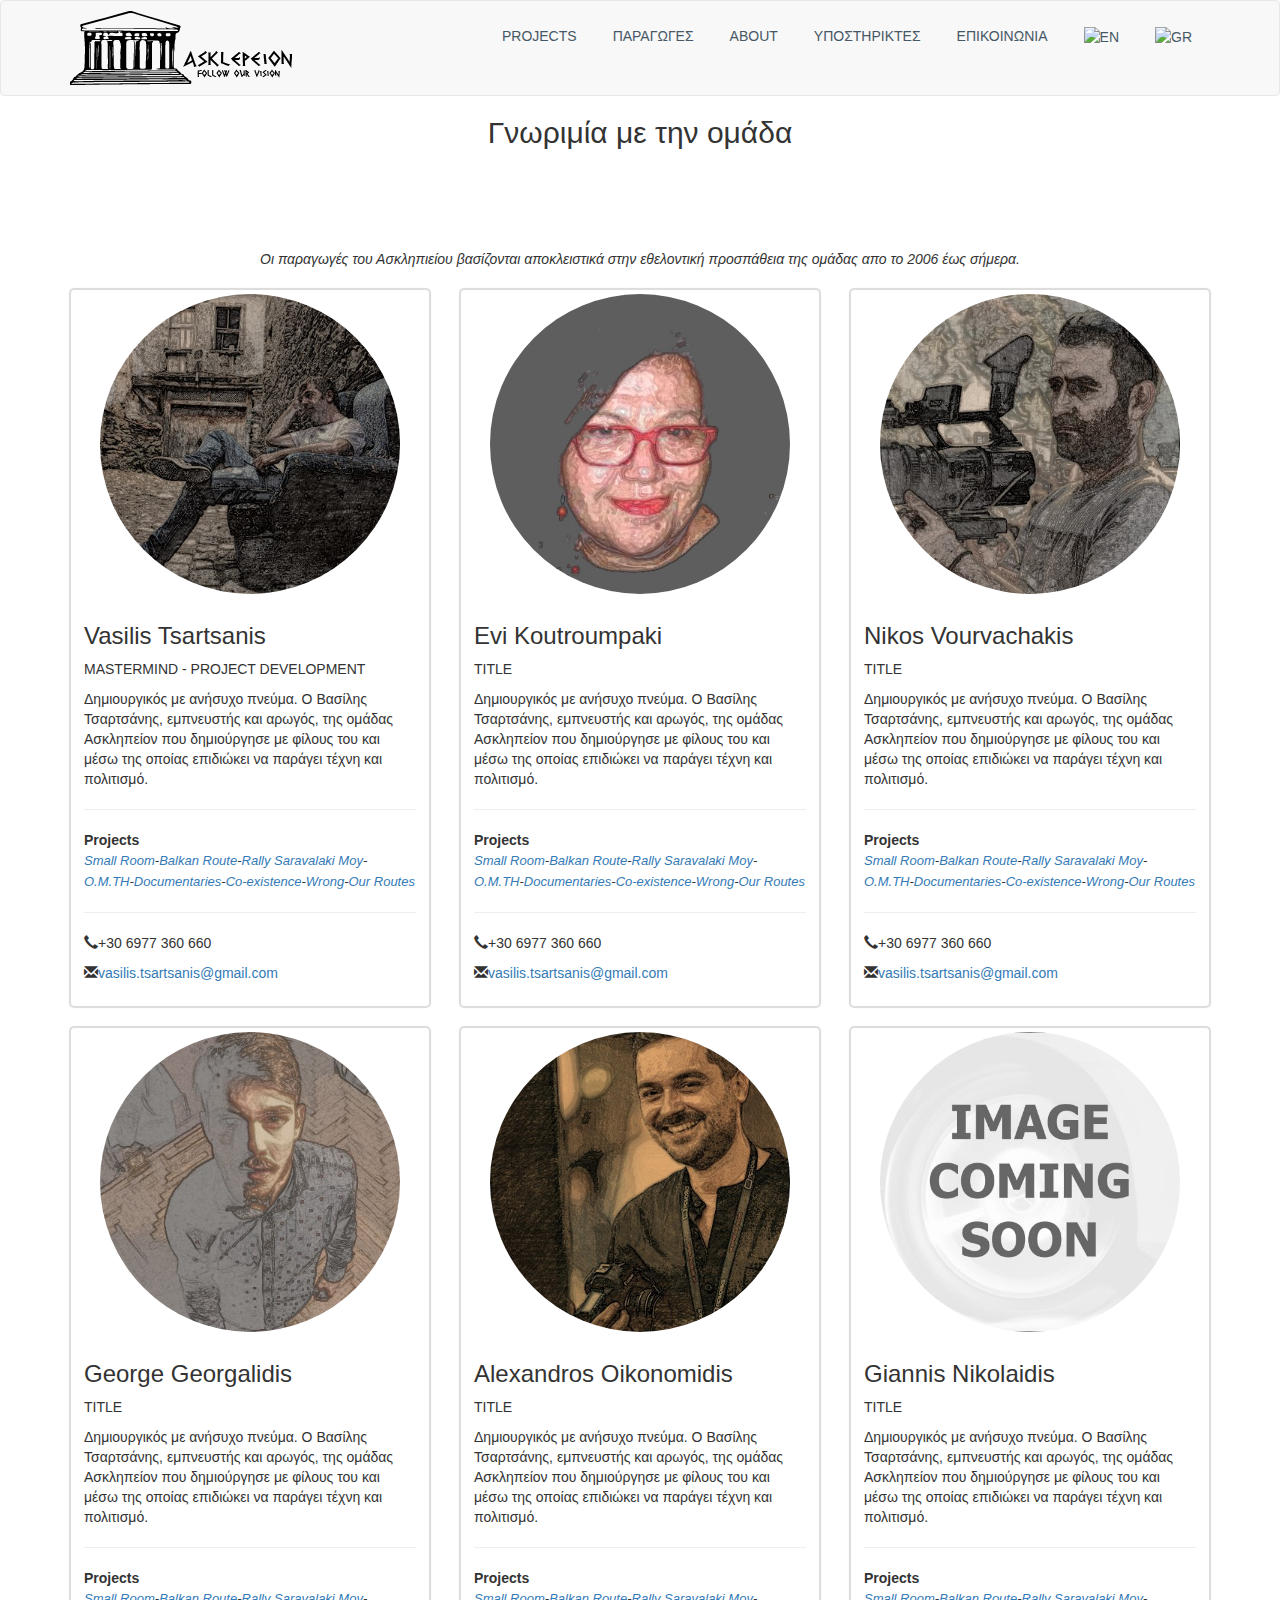
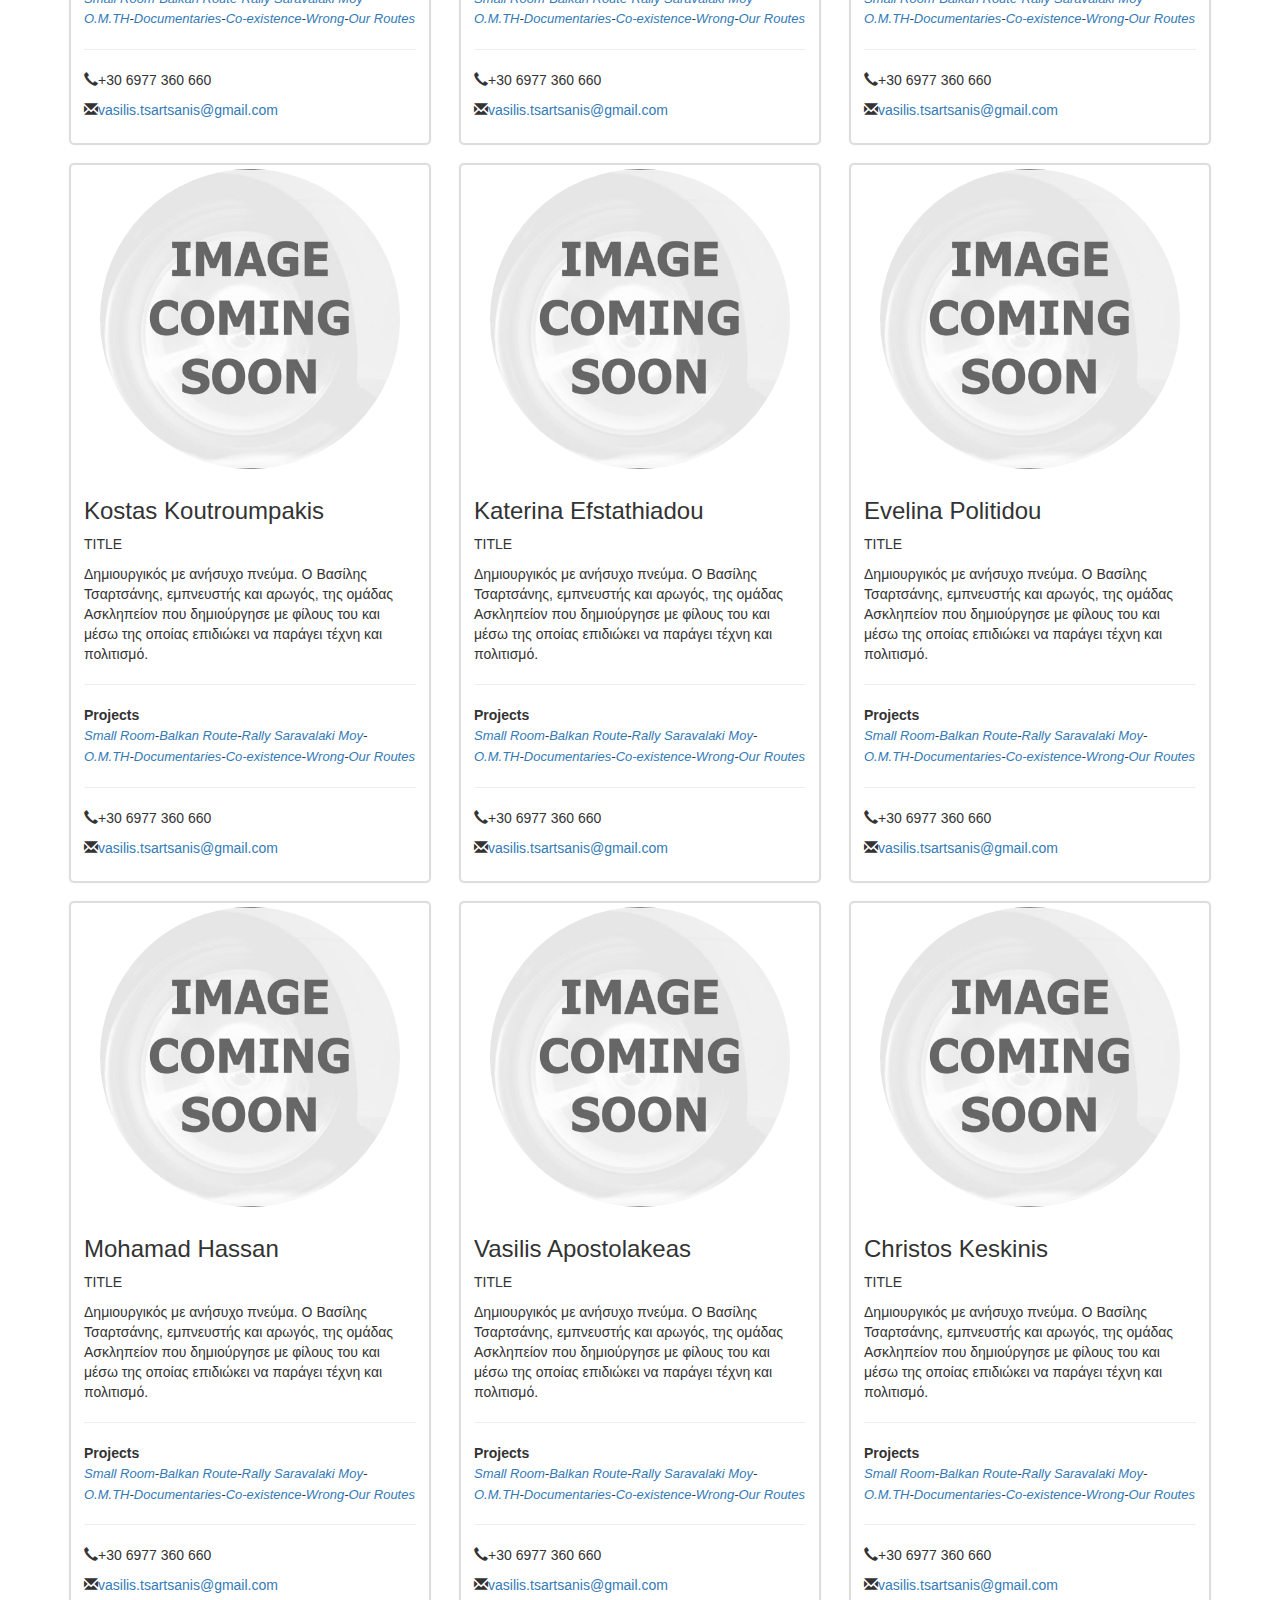
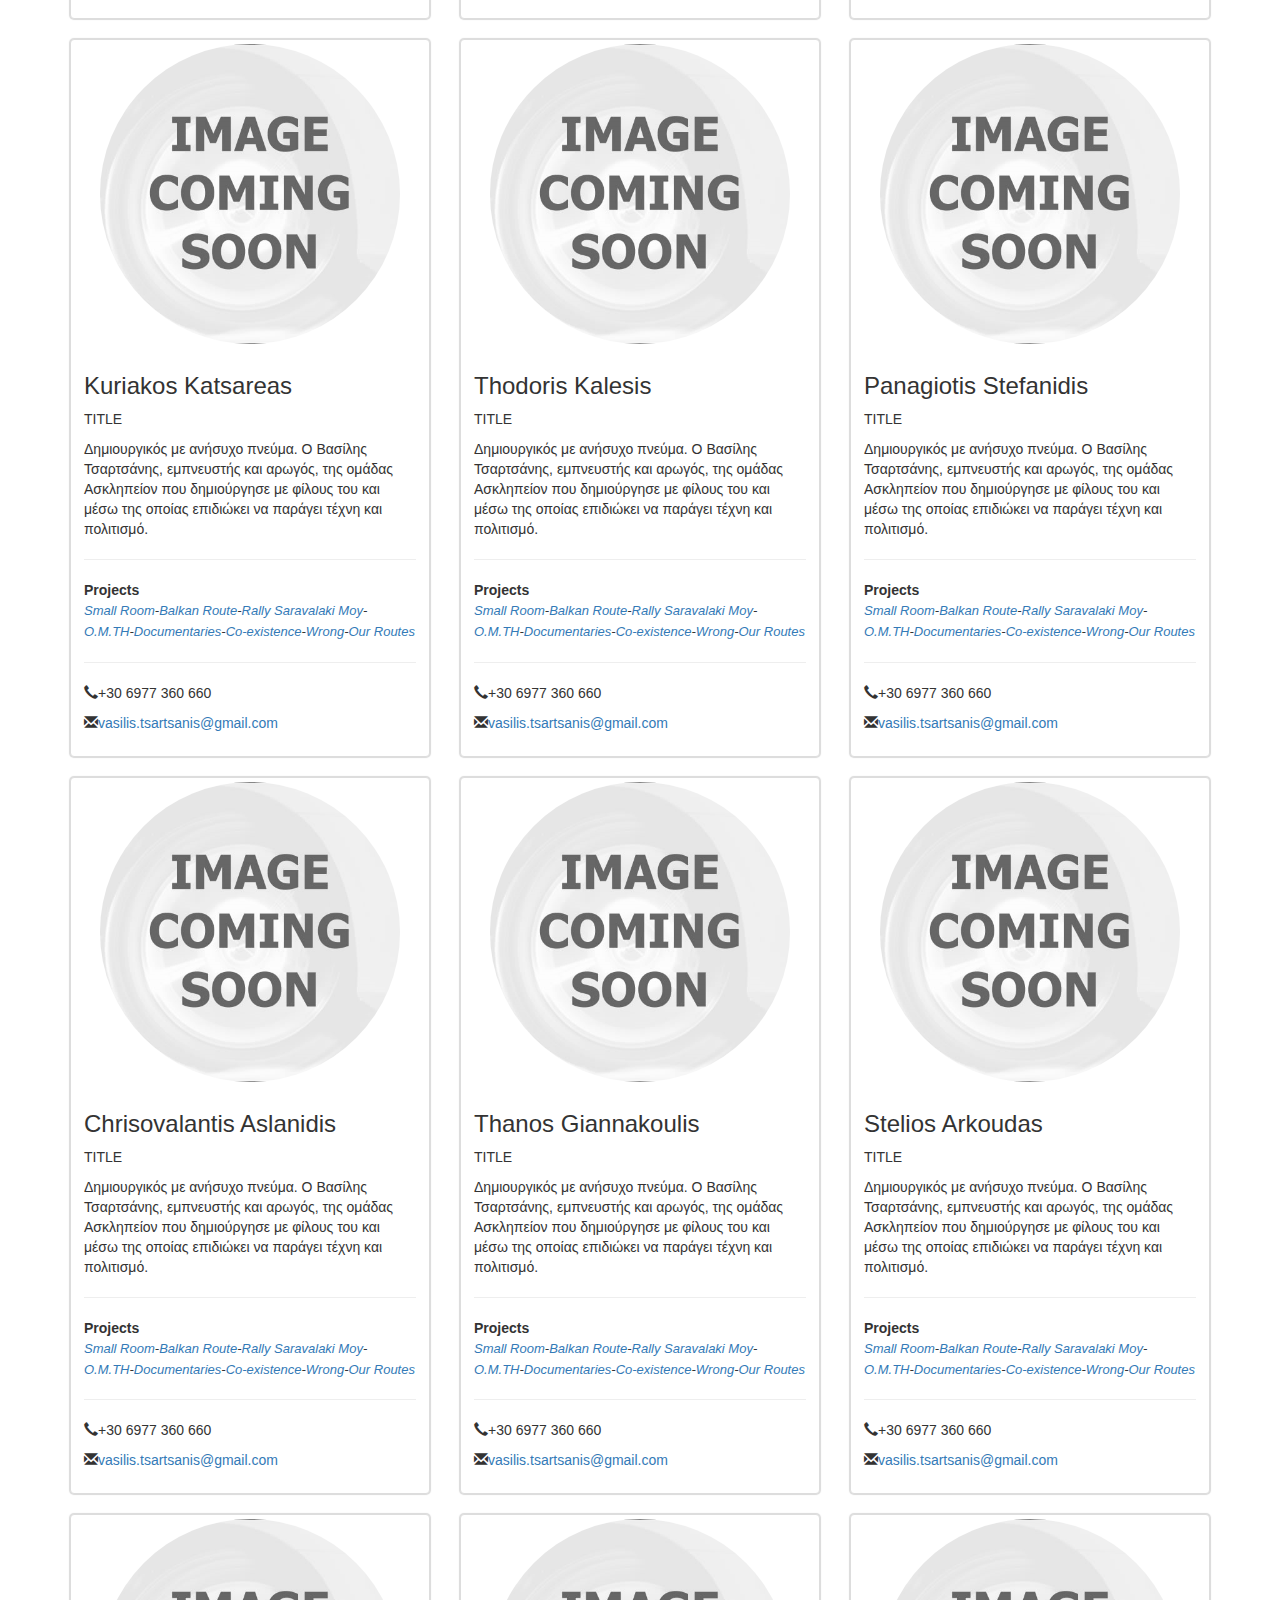
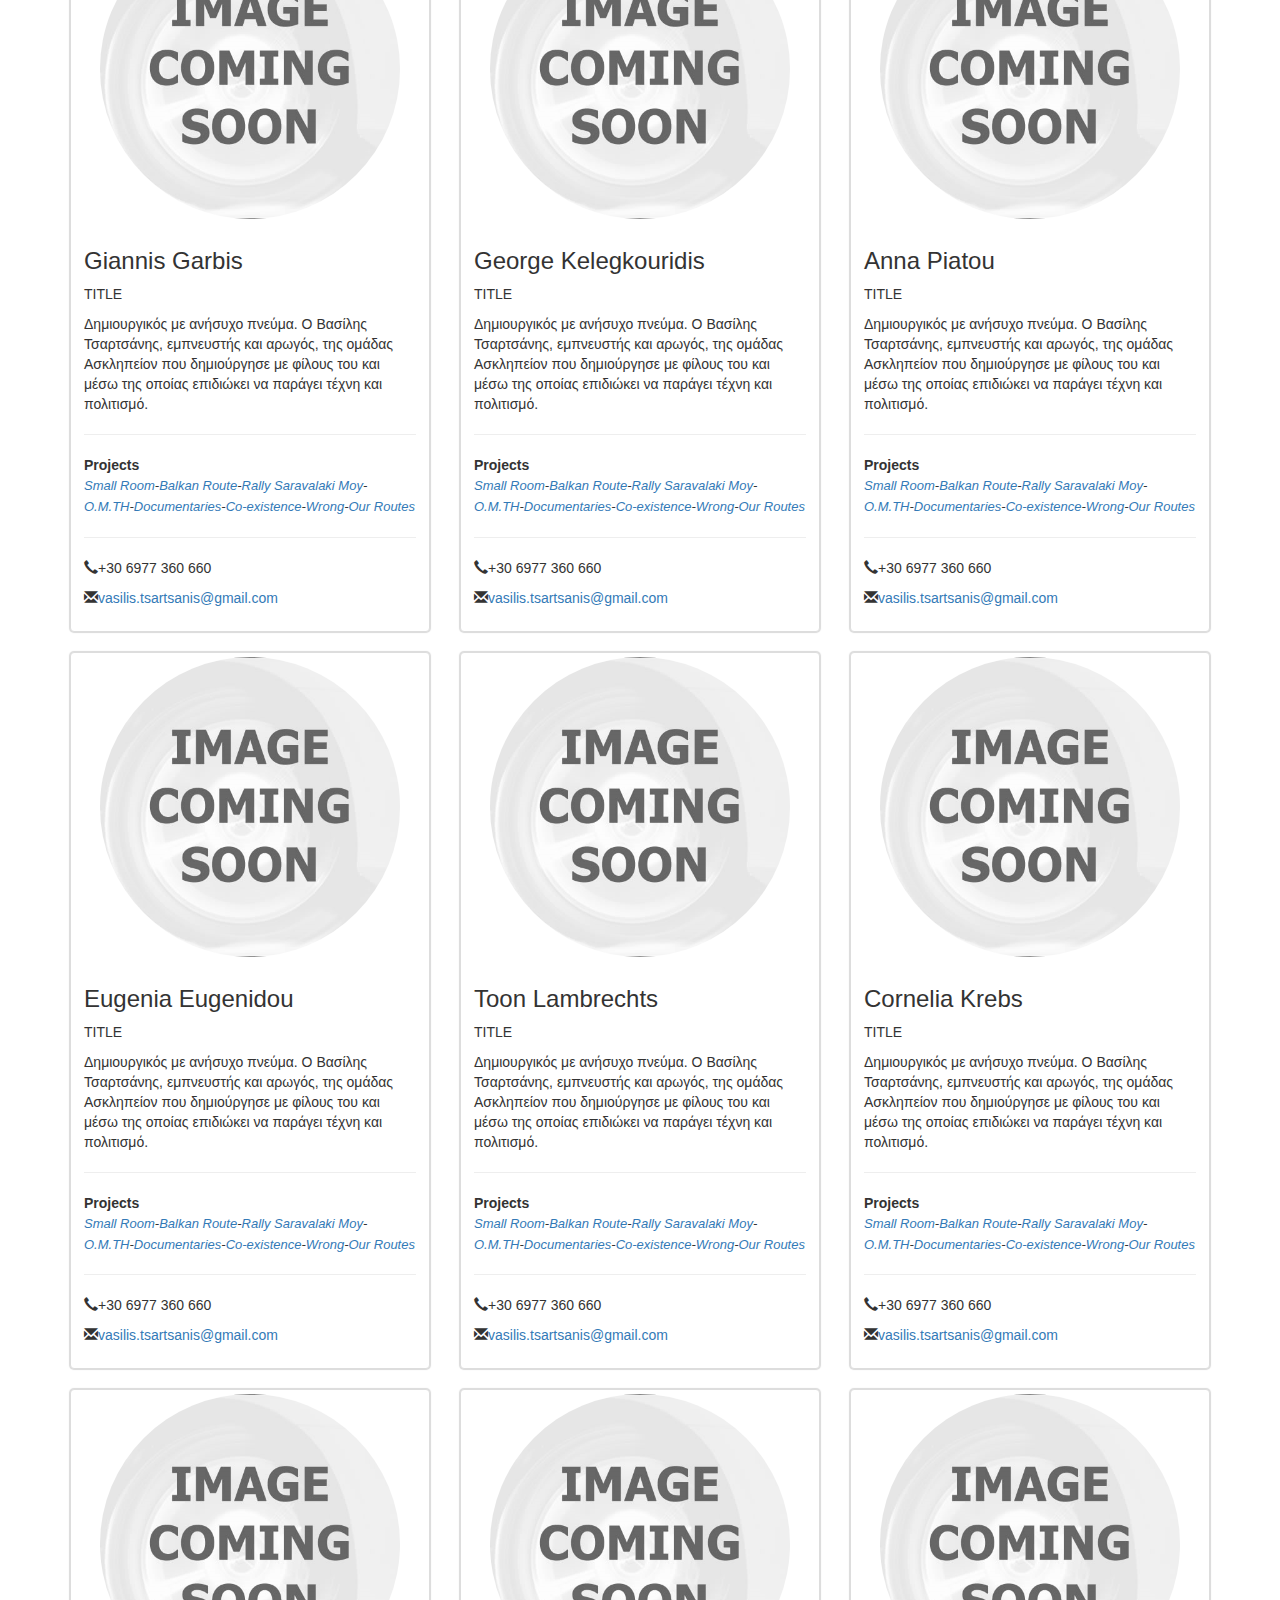
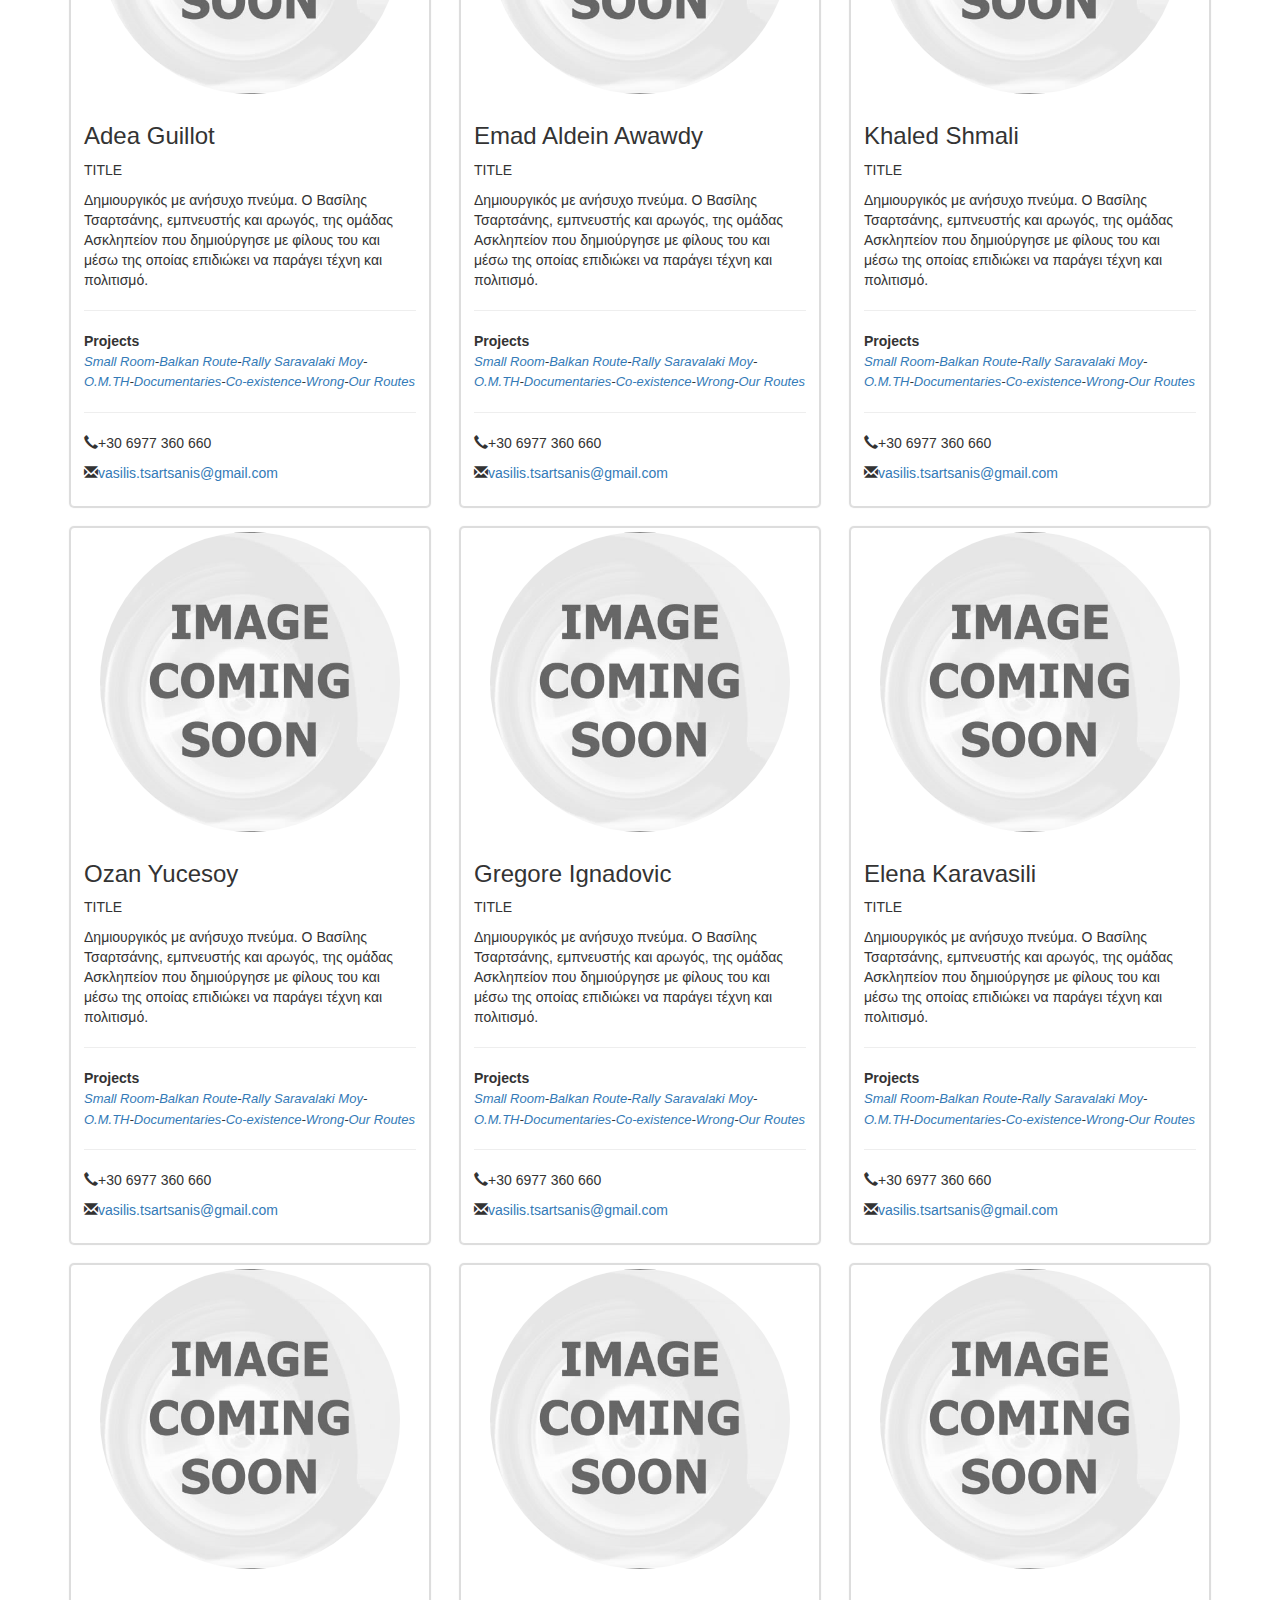
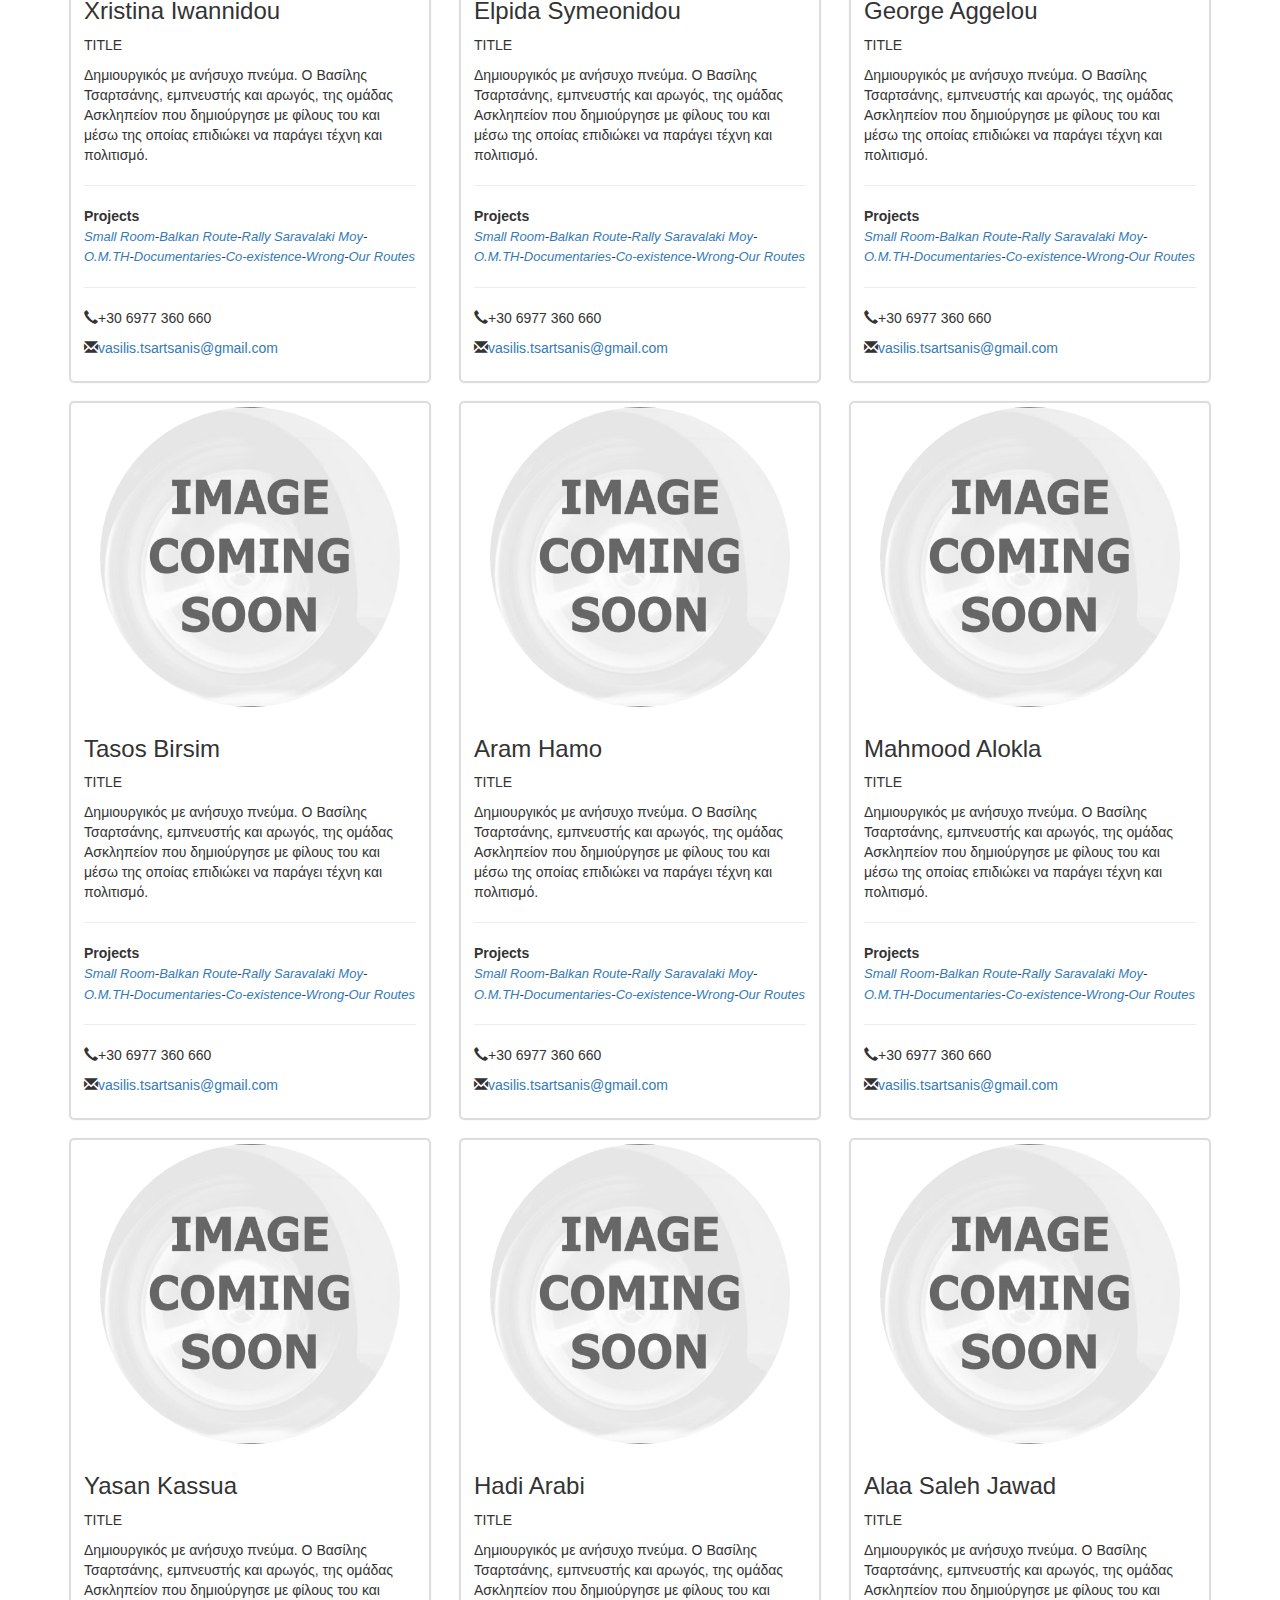
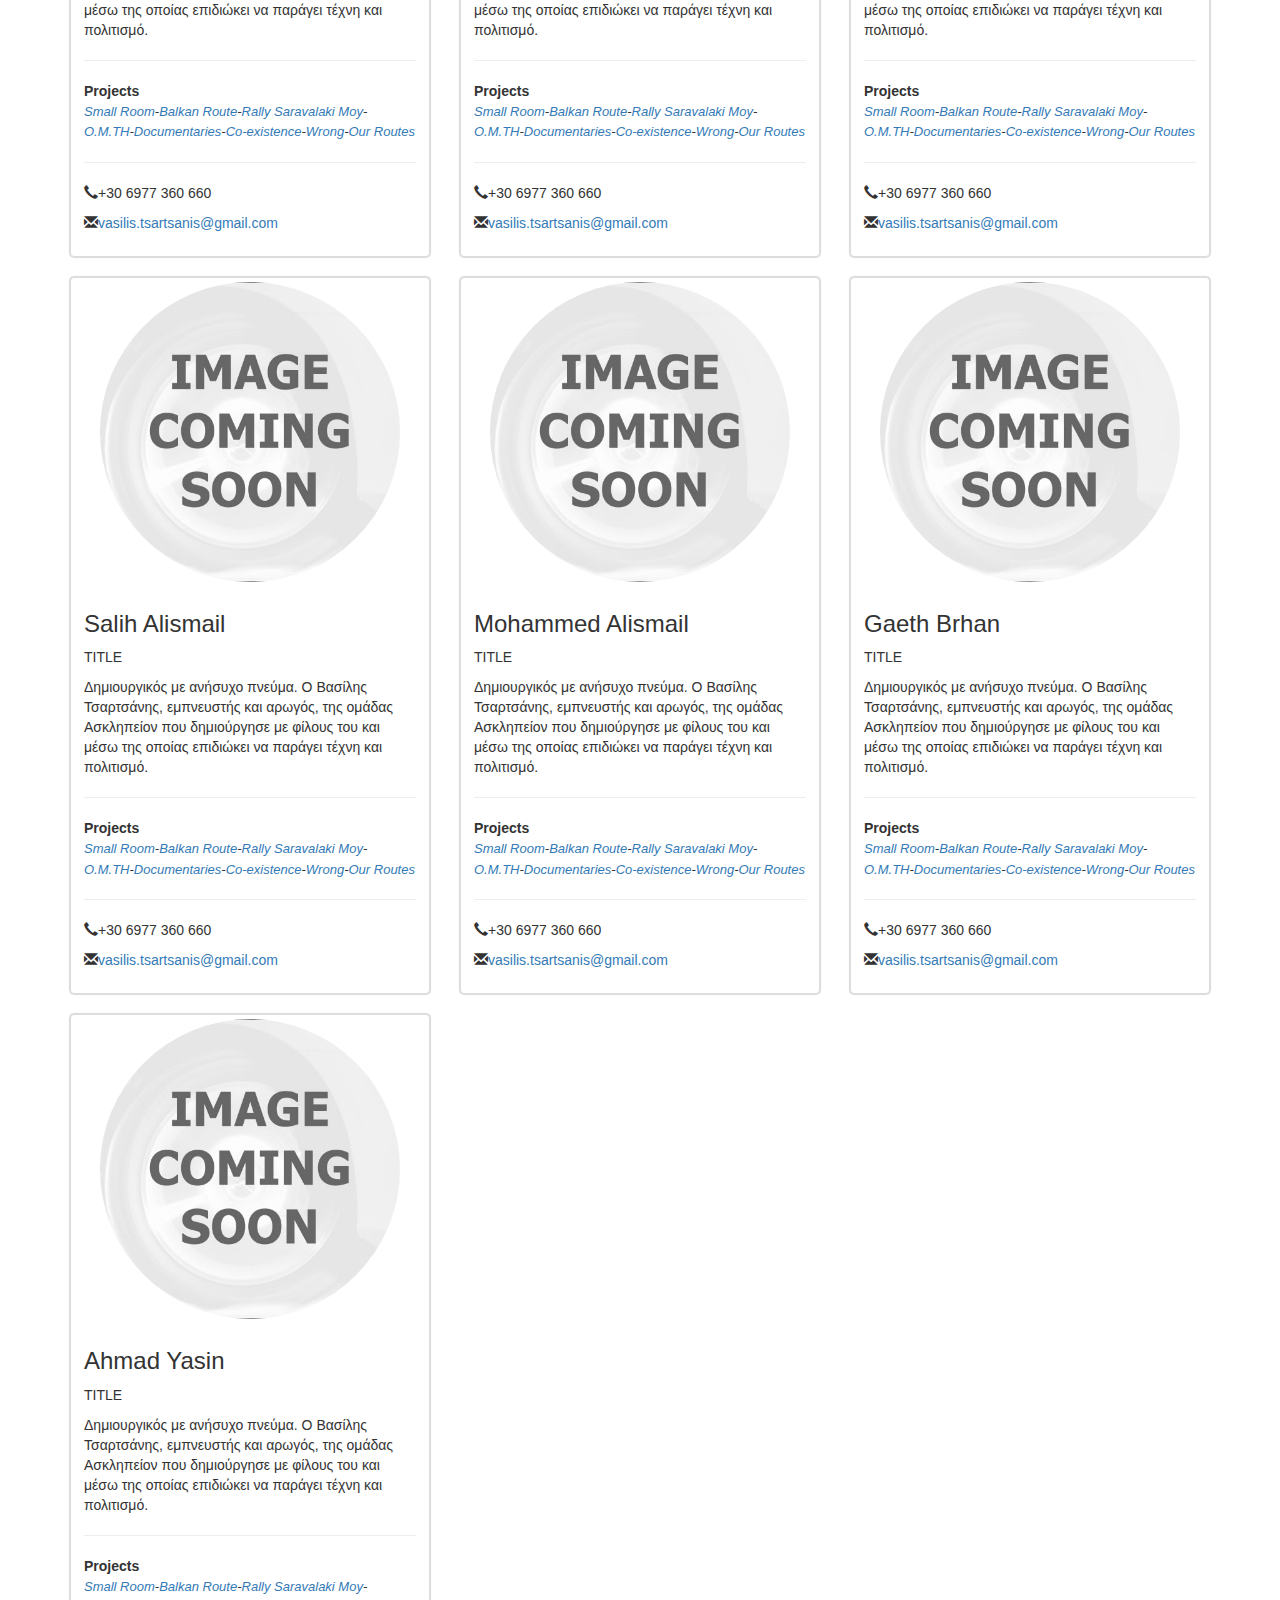
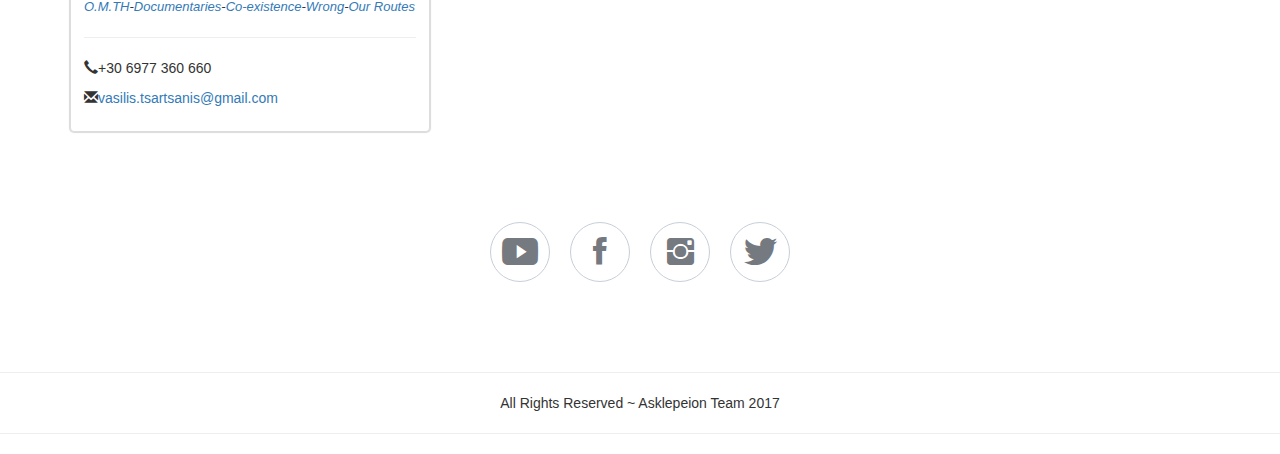
==== indexgr.html @ 18f8d871 "Add files via upload" ====
<!DOCTYPE html>
<html>

<head>
    <meta charset="utf-8">
    <meta name="viewport" content="width=device-width, initial-scale=1.0">
    <title>Asklepeion Team</title>
    <link rel="stylesheet" href="assets/fonts/ionicons.min.css">
    <link rel="stylesheet" href="assets/bootstrap/css/bootstrap.min.css">
	<!--Navigation control-->
    <link rel="stylesheet" href="assets/css/Navigation-Clean1.css">
	<!--Social-Icons feature-->
    <link rel="stylesheet" href="assets/css/Social-Icons.css">
	<!--feature control-->
    <link rel="stylesheet" href="assets/css/ourteam.css">
	<!--navbar settings-->
    <link rel="stylesheet" href="https://maxcdn.bootstrapcdn.com/bootstrap/3.3.7/css/bootstrap.min.css" integrity="sha384-BVYiiSIFeK1dGmJRAkycuHAHRg32OmUcww7on3RYdg4Va+PmSTsz/K68vbdEjh4u" crossorigin="anonymous">
    <!--feature icons-->
	<link rel="stylesheet" href="https://maxcdn.bootstrapcdn.com/font-awesome/4.7.0/css/font-awesome.min.css">
</head>

<body>
          <nav class="navbar navbar-default navigation-clean">
            <div class="container">
                <div class="navbar-header"><a href="http://www.asklepeion.gr/en"><img src="assets/img/logo.png" /></a>
                    <button class="navbar-toggle collapsed" data-toggle="collapse" data-target="#navcol-1"><span class="sr-only">Toggle navigation</span><span class="icon-bar"></span><span class="icon-bar"></span><span class="icon-bar"></span></button>
                </div>
                <div class="collapse navbar-collapse" id="navigator">
                    <ul class="nav navbar-nav navbar-right" >
						<li role="presentation"><a href="http://www.asklepeion.gr/en/category/projects/">PROJECTS</a></li>
                        <li role="presentation"><a href="http://www.asklepeion.gr/en/category/productions/">ΠΑΡΑΓΩΓΕΣ</a></li>
                        <li role="presentation"><a href="http://www.asklepeion.gr/en/about-2/">ABOUT</a></li>
                        <li role="presentation"><a href="http://www.asklepeion.gr/en/supporters/">ΥΠΟΣΤΗΡΙΚΤΕΣ</a></li>
                        <li role="presentation"><a href="http://www.asklepeion.gr/en/contact/">ΕΠΙΚΟΙΝΩΝΙΑ</a></li>
						<li style="display: inline;"><a href="index.html"><img border="0" alt="EN" src="assets/img/en.png" width="16" height="16"></a></li>
						<li style="display: inline;"><a href="indexgr.html"><img border="0" alt="GR" src="assets/img/gr.png" width="16" height="16"></a></li>
                    </ul>
                </div>
            </div>
          </nav>
		<div style="text-align:center;margin-bottom:20px;">
            <h2 class="heading-title"> Γνωριμία με την ομάδα</h2>
			<em>Οι παραγωγές του Ασκληπιείου βασίζονται αποκλειστικά στην εθελοντική προσπάθεια της ομάδας απο το 2006 έως σήμερα.</em>
		</div>
    <div>
        <div class="container">

          <!--Field 1-->
            <div class="row">
                      <div class="col-md-4 col-sm-6">
                            <div class="thumbnail our-team"><img class="img-circle img-responsive" height="300" width="300" src="assets/img/vas.jpg">
                              <ul class="social">
                                <li><a href="#"><i class="fa fa-facebook"></i></a></li>
                                <li><a href="#"><i class="fa fa-twitter"></i></a></li>
                                <li><a href="#"><i class="fa fa-google-plus"></i></a></li>
                                <li><a href="#"><i class="fa fa-linkedin"></i></a></li>
                            </ul>
                                <div class="caption" style="text-align:left;">
                                  <!--Name-->
                                    <h3>Vasilis Tsartsanis</h3>
                                  <!--Title-->
                                    <p class="text-uppercase">Mastermind - Project Development</p>
                                    <p>Δημιουργικός με ανήσυχο πνεύμα. Ο Βασίλης Τσαρτσάνης, εμπνευστής και αρωγός, της ομάδας Ασκληπείον που δημιούργησε με φίλους του και μέσω της οποίας επιδιώκει να παράγει τέχνη και πολιτισμό.</p>
                                    <hr>
                                    <p><b>Projects</b><br><em style="font-size: 13px;"><a href="http://www.asklepeion.gr/en/small-room-project/" target="_blank">Small Room</a>-<a href="http://www.asklepeion.gr/en/balkans/" target="_blank">Balkan Route</a>-<a href="http://www.asklepeion.gr/en/rally-saravalaki-moy/" target="_blank">Rally Saravalaki Moy</a>-<br><a href="http://www.asklepeion.gr/en/o-m-th/" target="_blank">O.M.TH</a>-<a href="http://www.asklepeion.gr/en/documentaries-films/" target="_blank">Documentaries</a>-<a href="http://www.asklepeion.gr/en/co-existence/" target="_blank">Co-existence</a>-<a href="http://www.asklepeion.gr/en/wrong-vibrations/" target="_blank">Wrong</a>-<a href="http://www.asklepeion.gr/en/our-routes/" target="_blank">Our Routes</a></em>
                                    </p>
                                    <hr>
                                    <p><i class="glyphicon glyphicon-earphone"></i>+30 6977 360 660</p>
                                    <p><i class="glyphicon glyphicon-envelope"></i><a href="mailto:vasilis.tsartsanis@gmail.com">vasilis.tsartsanis@gmail.com </a></p>
                                </div>
                            </div>
                      </div>

                      <!--Field 2-->
                      <div class="col-md-4 col-sm-6">
                            <div class="thumbnail our-team"><img class="img-circle img-responsive" height="300" width="300" src="assets/img/evi.jpg">
                              <ul class="social">
                                <li><a href="#"><i class="fa fa-facebook"></i></a></li>
                                <li><a href="#"><i class="fa fa-twitter"></i></a></li>
                                <li><a href="#"><i class="fa fa-google-plus"></i></a></li>
                                <li><a href="#"><i class="fa fa-linkedin"></i></a></li>
                            </ul>
                                <div class="caption" style="text-align:left;">
                                  <!--Name-->
                                    <h3>Evi Koutroumpaki</h3>
                                  <!--Title-->
                                    <p class="text-uppercase">Title</p>
                                    <p>Δημιουργικός με ανήσυχο πνεύμα. Ο Βασίλης Τσαρτσάνης, εμπνευστής και αρωγός, της ομάδας Ασκληπείον που δημιούργησε με φίλους του και μέσω της οποίας επιδιώκει να παράγει τέχνη και πολιτισμό.</p>
                                    <hr>
                                    <p><b>Projects</b><br><em style="font-size: 13px;"><a href="http://www.asklepeion.gr/en/small-room-project/" target="_blank">Small Room</a>-<a href="http://www.asklepeion.gr/en/balkans/" target="_blank">Balkan Route</a>-<a href="http://www.asklepeion.gr/en/rally-saravalaki-moy/" target="_blank">Rally Saravalaki Moy</a>-<br><a href="http://www.asklepeion.gr/en/o-m-th/" target="_blank">O.M.TH</a>-<a href="http://www.asklepeion.gr/en/documentaries-films/" target="_blank">Documentaries</a>-<a href="http://www.asklepeion.gr/en/co-existence/" target="_blank">Co-existence</a>-<a href="http://www.asklepeion.gr/en/wrong-vibrations/" target="_blank">Wrong</a>-<a href="http://www.asklepeion.gr/en/our-routes/" target="_blank">Our Routes</a></em>
                                    </p>
                                    <hr>
                                    <p><i class="glyphicon glyphicon-earphone"></i>+30 6977 360 660</p>
                                    <p><i class="glyphicon glyphicon-envelope"></i><a href="mailto:vasilis.tsartsanis@gmail.com">vasilis.tsartsanis@gmail.com </a></p>
                                </div>
                            </div>
                      </div>

                      <div class="col-md-4 col-sm-6">
                            <div class="thumbnail our-team"><img class="img-circle img-responsive" height="300" width="300" src="assets/img/nik.jpg">
                              <ul class="social">
                                <li><a href="#"><i class="fa fa-facebook"></i></a></li>
                                <li><a href="#"><i class="fa fa-twitter"></i></a></li>
                                <li><a href="#"><i class="fa fa-google-plus"></i></a></li>
                                <li><a href="#"><i class="fa fa-linkedin"></i></a></li>
                            </ul>
                                <div class="caption" style="text-align:left;">
                                  <!--Name-->
                                    <h3>Nikos Vourvachakis</h3>
                                  <!--Title-->
                                    <p class="text-uppercase">Title</p>
                                    <p>Δημιουργικός με ανήσυχο πνεύμα. Ο Βασίλης Τσαρτσάνης, εμπνευστής και αρωγός, της ομάδας Ασκληπείον που δημιούργησε με φίλους του και μέσω της οποίας επιδιώκει να παράγει τέχνη και πολιτισμό.</p>
                                    <hr>
                                    <p><b>Projects</b><br><em style="font-size: 13px;"><a href="http://www.asklepeion.gr/en/small-room-project/" target="_blank">Small Room</a>-<a href="http://www.asklepeion.gr/en/balkans/" target="_blank">Balkan Route</a>-<a href="http://www.asklepeion.gr/en/rally-saravalaki-moy/" target="_blank">Rally Saravalaki Moy</a>-<br><a href="http://www.asklepeion.gr/en/o-m-th/" target="_blank">O.M.TH</a>-<a href="http://www.asklepeion.gr/en/documentaries-films/" target="_blank">Documentaries</a>-<a href="http://www.asklepeion.gr/en/co-existence/" target="_blank">Co-existence</a>-<a href="http://www.asklepeion.gr/en/wrong-vibrations/" target="_blank">Wrong</a>-<a href="http://www.asklepeion.gr/en/our-routes/" target="_blank">Our Routes</a></em>
                                    </p>
                                    <hr>
                                    <p><i class="glyphicon glyphicon-earphone"></i>+30 6977 360 660</p>
                                    <p><i class="glyphicon glyphicon-envelope"></i><a href="mailto:vasilis.tsartsanis@gmail.com">vasilis.tsartsanis@gmail.com </a></p>
                                </div>
                            </div>
                      </div>

                      <div class="col-md-4 col-sm-6">
                            <div class="thumbnail our-team"><img class="img-circle img-responsive" height="300" width="300" src="assets/img/geo.jpg">
                              <ul class="social">
                                <li><a href="#"><i class="fa fa-facebook"></i></a></li>
                                <li><a href="#"><i class="fa fa-twitter"></i></a></li>
                                <li><a href="#"><i class="fa fa-google-plus"></i></a></li>
                                <li><a href="#"><i class="fa fa-linkedin"></i></a></li>
                            </ul>
                                <div class="caption" style="text-align:left;">
                                  <!--Name-->
                                    <h3>George Georgalidis</h3>
                                  <!--Title-->
                                    <p class="text-uppercase">Title</p>
                                    <p>Δημιουργικός με ανήσυχο πνεύμα. Ο Βασίλης Τσαρτσάνης, εμπνευστής και αρωγός, της ομάδας Ασκληπείον που δημιούργησε με φίλους του και μέσω της οποίας επιδιώκει να παράγει τέχνη και πολιτισμό.</p>
                                    <hr>
                                    <p><b>Projects</b><br><em style="font-size: 13px;"><a href="http://www.asklepeion.gr/en/small-room-project/" target="_blank">Small Room</a>-<a href="http://www.asklepeion.gr/en/balkans/" target="_blank">Balkan Route</a>-<a href="http://www.asklepeion.gr/en/rally-saravalaki-moy/" target="_blank">Rally Saravalaki Moy</a>-<br><a href="http://www.asklepeion.gr/en/o-m-th/" target="_blank">O.M.TH</a>-<a href="http://www.asklepeion.gr/en/documentaries-films/" target="_blank">Documentaries</a>-<a href="http://www.asklepeion.gr/en/co-existence/" target="_blank">Co-existence</a>-<a href="http://www.asklepeion.gr/en/wrong-vibrations/" target="_blank">Wrong</a>-<a href="http://www.asklepeion.gr/en/our-routes/" target="_blank">Our Routes</a></em>
                                    </p>
                                    <hr>
                                    <p><i class="glyphicon glyphicon-earphone"></i>+30 6977 360 660</p>
                                    <p><i class="glyphicon glyphicon-envelope"></i><a href="mailto:vasilis.tsartsanis@gmail.com">vasilis.tsartsanis@gmail.com </a></p>
                                </div>
                            </div>
                      </div>

                      <div class="col-md-4 col-sm-6">
                            <div class="thumbnail our-team"><img class="img-circle img-responsive" height="300" width="300" src="assets/img/alex.jpg">
                              <ul class="social">
                                <li><a href="#"><i class="fa fa-facebook"></i></a></li>
                                <li><a href="#"><i class="fa fa-twitter"></i></a></li>
                                <li><a href="#"><i class="fa fa-google-plus"></i></a></li>
                                <li><a href="#"><i class="fa fa-linkedin"></i></a></li>
                            </ul>
                                <div class="caption" style="text-align:left;">
                                  <!--Name-->
                                    <h3>Alexandros Oikonomidis</h3>
                                  <!--Title-->
                                    <p class="text-uppercase">Title</p>
                                    <p>Δημιουργικός με ανήσυχο πνεύμα. Ο Βασίλης Τσαρτσάνης, εμπνευστής και αρωγός, της ομάδας Ασκληπείον που δημιούργησε με φίλους του και μέσω της οποίας επιδιώκει να παράγει τέχνη και πολιτισμό.</p>
                                    <hr>
                                    <p><b>Projects</b><br><em style="font-size: 13px;"><a href="http://www.asklepeion.gr/en/small-room-project/" target="_blank">Small Room</a>-<a href="http://www.asklepeion.gr/en/balkans/" target="_blank">Balkan Route</a>-<a href="http://www.asklepeion.gr/en/rally-saravalaki-moy/" target="_blank">Rally Saravalaki Moy</a>-<br><a href="http://www.asklepeion.gr/en/o-m-th/" target="_blank">O.M.TH</a>-<a href="http://www.asklepeion.gr/en/documentaries-films/" target="_blank">Documentaries</a>-<a href="http://www.asklepeion.gr/en/co-existence/" target="_blank">Co-existence</a>-<a href="http://www.asklepeion.gr/en/wrong-vibrations/" target="_blank">Wrong</a>-<a href="http://www.asklepeion.gr/en/our-routes/" target="_blank">Our Routes</a></em>
                                    </p>
                                    <hr>
                                    <p><i class="glyphicon glyphicon-earphone"></i>+30 6977 360 660</p>
                                    <p><i class="glyphicon glyphicon-envelope"></i><a href="mailto:vasilis.tsartsanis@gmail.com">vasilis.tsartsanis@gmail.com </a></p>
                                </div>
                            </div>
                      </div>

                      <div class="col-md-4 col-sm-6">
                            <div class="thumbnail our-team"><img class="img-circle img-responsive" height="300" width="300" src="assets/img/na.jpg">
                              <ul class="social">
                                <li><a href="#"><i class="fa fa-facebook"></i></a></li>
                                <li><a href="#"><i class="fa fa-twitter"></i></a></li>
                                <li><a href="#"><i class="fa fa-google-plus"></i></a></li>
                                <li><a href="#"><i class="fa fa-linkedin"></i></a></li>
                            </ul>
                                <div class="caption" style="text-align:left;">
                                  <!--Name-->
                                    <h3>Giannis Nikolaidis</h3>
                                  <!--Title-->
                                    <p class="text-uppercase">Title</p>
                                    <p>Δημιουργικός με ανήσυχο πνεύμα. Ο Βασίλης Τσαρτσάνης, εμπνευστής και αρωγός, της ομάδας Ασκληπείον που δημιούργησε με φίλους του και μέσω της οποίας επιδιώκει να παράγει τέχνη και πολιτισμό.</p>
                                    <hr>
                                    <p><b>Projects</b><br><em style="font-size: 13px;"><a href="http://www.asklepeion.gr/en/small-room-project/" target="_blank">Small Room</a>-<a href="http://www.asklepeion.gr/en/balkans/" target="_blank">Balkan Route</a>-<a href="http://www.asklepeion.gr/en/rally-saravalaki-moy/" target="_blank">Rally Saravalaki Moy</a>-<br><a href="http://www.asklepeion.gr/en/o-m-th/" target="_blank">O.M.TH</a>-<a href="http://www.asklepeion.gr/en/documentaries-films/" target="_blank">Documentaries</a>-<a href="http://www.asklepeion.gr/en/co-existence/" target="_blank">Co-existence</a>-<a href="http://www.asklepeion.gr/en/wrong-vibrations/" target="_blank">Wrong</a>-<a href="http://www.asklepeion.gr/en/our-routes/" target="_blank">Our Routes</a></em>
                                    </p>
                                    <hr>
                                    <p><i class="glyphicon glyphicon-earphone"></i>+30 6977 360 660</p>
                                    <p><i class="glyphicon glyphicon-envelope"></i><a href="mailto:vasilis.tsartsanis@gmail.com">vasilis.tsartsanis@gmail.com </a></p>
                                </div>
                            </div>
                      </div>

                      <div class="col-md-4 col-sm-6">
                            <div class="thumbnail our-team"><img class="img-circle img-responsive" height="300" width="300" src="assets/img/na.jpg">
                              <ul class="social">
                                <li><a href="#"><i class="fa fa-facebook"></i></a></li>
                                <li><a href="#"><i class="fa fa-twitter"></i></a></li>
                                <li><a href="#"><i class="fa fa-google-plus"></i></a></li>
                                <li><a href="#"><i class="fa fa-linkedin"></i></a></li>
                            </ul>
                                <div class="caption" style="text-align:left;">
                                  <!--Name-->
                                    <h3>Kostas Koutroumpakis</h3>
                                  <!--Title-->
                                    <p class="text-uppercase">Title</p>
                                    <p>Δημιουργικός με ανήσυχο πνεύμα. Ο Βασίλης Τσαρτσάνης, εμπνευστής και αρωγός, της ομάδας Ασκληπείον που δημιούργησε με φίλους του και μέσω της οποίας επιδιώκει να παράγει τέχνη και πολιτισμό.</p>
                                    <hr>
                                    <p><b>Projects</b><br><em style="font-size: 13px;"><a href="http://www.asklepeion.gr/en/small-room-project/" target="_blank">Small Room</a>-<a href="http://www.asklepeion.gr/en/balkans/" target="_blank">Balkan Route</a>-<a href="http://www.asklepeion.gr/en/rally-saravalaki-moy/" target="_blank">Rally Saravalaki Moy</a>-<br><a href="http://www.asklepeion.gr/en/o-m-th/" target="_blank">O.M.TH</a>-<a href="http://www.asklepeion.gr/en/documentaries-films/" target="_blank">Documentaries</a>-<a href="http://www.asklepeion.gr/en/co-existence/" target="_blank">Co-existence</a>-<a href="http://www.asklepeion.gr/en/wrong-vibrations/" target="_blank">Wrong</a>-<a href="http://www.asklepeion.gr/en/our-routes/" target="_blank">Our Routes</a></em>
                                    </p>
                                    <hr>
                                    <p><i class="glyphicon glyphicon-earphone"></i>+30 6977 360 660</p>
                                    <p><i class="glyphicon glyphicon-envelope"></i><a href="mailto:vasilis.tsartsanis@gmail.com">vasilis.tsartsanis@gmail.com </a></p>
                                </div>
                            </div>
                      </div>

                      <div class="col-md-4 col-sm-6">
                            <div class="thumbnail our-team"><img class="img-circle img-responsive" height="300" width="300" src="assets/img/na.jpg">
                              <ul class="social">
                                <li><a href="#"><i class="fa fa-facebook"></i></a></li>
                                <li><a href="#"><i class="fa fa-twitter"></i></a></li>
                                <li><a href="#"><i class="fa fa-google-plus"></i></a></li>
                                <li><a href="#"><i class="fa fa-linkedin"></i></a></li>
                            </ul>
                                <div class="caption" style="text-align:left;">
                                  <!--Name-->
                                    <h3>Katerina Efstathiadou</h3>
                                  <!--Title-->
                                    <p class="text-uppercase">Title</p>
                                    <p>Δημιουργικός με ανήσυχο πνεύμα. Ο Βασίλης Τσαρτσάνης, εμπνευστής και αρωγός, της ομάδας Ασκληπείον που δημιούργησε με φίλους του και μέσω της οποίας επιδιώκει να παράγει τέχνη και πολιτισμό.</p>
                                    <hr>
                                    <p><b>Projects</b><br><em style="font-size: 13px;"><a href="http://www.asklepeion.gr/en/small-room-project/" target="_blank">Small Room</a>-<a href="http://www.asklepeion.gr/en/balkans/" target="_blank">Balkan Route</a>-<a href="http://www.asklepeion.gr/en/rally-saravalaki-moy/" target="_blank">Rally Saravalaki Moy</a>-<br><a href="http://www.asklepeion.gr/en/o-m-th/" target="_blank">O.M.TH</a>-<a href="http://www.asklepeion.gr/en/documentaries-films/" target="_blank">Documentaries</a>-<a href="http://www.asklepeion.gr/en/co-existence/" target="_blank">Co-existence</a>-<a href="http://www.asklepeion.gr/en/wrong-vibrations/" target="_blank">Wrong</a>-<a href="http://www.asklepeion.gr/en/our-routes/" target="_blank">Our Routes</a></em>
                                    </p>
                                    <hr>
                                    <p><i class="glyphicon glyphicon-earphone"></i>+30 6977 360 660</p>
                                    <p><i class="glyphicon glyphicon-envelope"></i><a href="mailto:vasilis.tsartsanis@gmail.com">vasilis.tsartsanis@gmail.com </a></p>
                                </div>
                            </div>
                      </div>

                      <div class="col-md-4 col-sm-6">
                            <div class="thumbnail our-team"><img class="img-circle img-responsive" height="300" width="300" src="assets/img/na.jpg">
                              <ul class="social">
                                <li><a href="#"><i class="fa fa-facebook"></i></a></li>
                                <li><a href="#"><i class="fa fa-twitter"></i></a></li>
                                <li><a href="#"><i class="fa fa-google-plus"></i></a></li>
                                <li><a href="#"><i class="fa fa-linkedin"></i></a></li>
                            </ul>
                                <div class="caption" style="text-align:left;">
                                  <!--Name-->
                                    <h3>Evelina Politidou</h3>
                                  <!--Title-->
                                    <p class="text-uppercase">Title</p>
                                    <p>Δημιουργικός με ανήσυχο πνεύμα. Ο Βασίλης Τσαρτσάνης, εμπνευστής και αρωγός, της ομάδας Ασκληπείον που δημιούργησε με φίλους του και μέσω της οποίας επιδιώκει να παράγει τέχνη και πολιτισμό.</p>
                                    <hr>
                                    <p><b>Projects</b><br><em style="font-size: 13px;"><a href="http://www.asklepeion.gr/en/small-room-project/" target="_blank">Small Room</a>-<a href="http://www.asklepeion.gr/en/balkans/" target="_blank">Balkan Route</a>-<a href="http://www.asklepeion.gr/en/rally-saravalaki-moy/" target="_blank">Rally Saravalaki Moy</a>-<br><a href="http://www.asklepeion.gr/en/o-m-th/" target="_blank">O.M.TH</a>-<a href="http://www.asklepeion.gr/en/documentaries-films/" target="_blank">Documentaries</a>-<a href="http://www.asklepeion.gr/en/co-existence/" target="_blank">Co-existence</a>-<a href="http://www.asklepeion.gr/en/wrong-vibrations/" target="_blank">Wrong</a>-<a href="http://www.asklepeion.gr/en/our-routes/" target="_blank">Our Routes</a></em>
                                    </p>
                                    <hr>
                                    <p><i class="glyphicon glyphicon-earphone"></i>+30 6977 360 660</p>
                                    <p><i class="glyphicon glyphicon-envelope"></i><a href="mailto:vasilis.tsartsanis@gmail.com">vasilis.tsartsanis@gmail.com </a></p>
                                </div>
                            </div>
                      </div>

                      <div class="col-md-4 col-sm-6">
                            <div class="thumbnail our-team"><img class="img-circle img-responsive" height="300" width="300" src="assets/img/na.jpg">
                              <ul class="social">
                                <li><a href="#"><i class="fa fa-facebook"></i></a></li>
                                <li><a href="#"><i class="fa fa-twitter"></i></a></li>
                                <li><a href="#"><i class="fa fa-google-plus"></i></a></li>
                                <li><a href="#"><i class="fa fa-linkedin"></i></a></li>
                            </ul>
                                <div class="caption" style="text-align:left;">
                                  <!--Name-->
                                    <h3>Mohamad Hassan</h3>
                                  <!--Title-->
                                    <p class="text-uppercase">Title</p>
                                    <p>Δημιουργικός με ανήσυχο πνεύμα. Ο Βασίλης Τσαρτσάνης, εμπνευστής και αρωγός, της ομάδας Ασκληπείον που δημιούργησε με φίλους του και μέσω της οποίας επιδιώκει να παράγει τέχνη και πολιτισμό.</p>
                                    <hr>
                                    <p><b>Projects</b><br><em style="font-size: 13px;"><a href="http://www.asklepeion.gr/en/small-room-project/" target="_blank">Small Room</a>-<a href="http://www.asklepeion.gr/en/balkans/" target="_blank">Balkan Route</a>-<a href="http://www.asklepeion.gr/en/rally-saravalaki-moy/" target="_blank">Rally Saravalaki Moy</a>-<br><a href="http://www.asklepeion.gr/en/o-m-th/" target="_blank">O.M.TH</a>-<a href="http://www.asklepeion.gr/en/documentaries-films/" target="_blank">Documentaries</a>-<a href="http://www.asklepeion.gr/en/co-existence/" target="_blank">Co-existence</a>-<a href="http://www.asklepeion.gr/en/wrong-vibrations/" target="_blank">Wrong</a>-<a href="http://www.asklepeion.gr/en/our-routes/" target="_blank">Our Routes</a></em>
                                    </p>
                                    <hr>
                                    <p><i class="glyphicon glyphicon-earphone"></i>+30 6977 360 660</p>
                                    <p><i class="glyphicon glyphicon-envelope"></i><a href="mailto:vasilis.tsartsanis@gmail.com">vasilis.tsartsanis@gmail.com </a></p>
                                </div>
                            </div>
                      </div>

                      <div class="col-md-4 col-sm-6">
                            <div class="thumbnail our-team"><img class="img-circle img-responsive" height="300" width="300" src="assets/img/na.jpg">
                              <ul class="social">
                                <li><a href="#"><i class="fa fa-facebook"></i></a></li>
                                <li><a href="#"><i class="fa fa-twitter"></i></a></li>
                                <li><a href="#"><i class="fa fa-google-plus"></i></a></li>
                                <li><a href="#"><i class="fa fa-linkedin"></i></a></li>
                            </ul>
                                <div class="caption" style="text-align:left;">
                                  <!--Name-->
                                    <h3>Vasilis Apostolakeas</h3>
                                  <!--Title-->
                                    <p class="text-uppercase">Title</p>
                                    <p>Δημιουργικός με ανήσυχο πνεύμα. Ο Βασίλης Τσαρτσάνης, εμπνευστής και αρωγός, της ομάδας Ασκληπείον που δημιούργησε με φίλους του και μέσω της οποίας επιδιώκει να παράγει τέχνη και πολιτισμό.</p>
                                    <hr>
                                    <p><b>Projects</b><br><em style="font-size: 13px;"><a href="http://www.asklepeion.gr/en/small-room-project/" target="_blank">Small Room</a>-<a href="http://www.asklepeion.gr/en/balkans/" target="_blank">Balkan Route</a>-<a href="http://www.asklepeion.gr/en/rally-saravalaki-moy/" target="_blank">Rally Saravalaki Moy</a>-<br><a href="http://www.asklepeion.gr/en/o-m-th/" target="_blank">O.M.TH</a>-<a href="http://www.asklepeion.gr/en/documentaries-films/" target="_blank">Documentaries</a>-<a href="http://www.asklepeion.gr/en/co-existence/" target="_blank">Co-existence</a>-<a href="http://www.asklepeion.gr/en/wrong-vibrations/" target="_blank">Wrong</a>-<a href="http://www.asklepeion.gr/en/our-routes/" target="_blank">Our Routes</a></em>
                                    </p>
                                    <hr>
                                    <p><i class="glyphicon glyphicon-earphone"></i>+30 6977 360 660</p>
                                    <p><i class="glyphicon glyphicon-envelope"></i><a href="mailto:vasilis.tsartsanis@gmail.com">vasilis.tsartsanis@gmail.com </a></p>
                                </div>
                            </div>
                      </div>

                      <div class="col-md-4 col-sm-6">
                            <div class="thumbnail our-team"><img class="img-circle img-responsive" height="300" width="300" src="assets/img/na.jpg">
                              <ul class="social">
                                <li><a href="#"><i class="fa fa-facebook"></i></a></li>
                                <li><a href="#"><i class="fa fa-twitter"></i></a></li>
                                <li><a href="#"><i class="fa fa-google-plus"></i></a></li>
                                <li><a href="#"><i class="fa fa-linkedin"></i></a></li>
                            </ul>
                                <div class="caption" style="text-align:left;">
                                  <!--Name-->
                                    <h3>Christos Keskinis</h3>
                                  <!--Title-->
                                    <p class="text-uppercase">Title</p>
                                    <p>Δημιουργικός με ανήσυχο πνεύμα. Ο Βασίλης Τσαρτσάνης, εμπνευστής και αρωγός, της ομάδας Ασκληπείον που δημιούργησε με φίλους του και μέσω της οποίας επιδιώκει να παράγει τέχνη και πολιτισμό.</p>
                                    <hr>
                                    <p><b>Projects</b><br><em style="font-size: 13px;"><a href="http://www.asklepeion.gr/en/small-room-project/" target="_blank">Small Room</a>-<a href="http://www.asklepeion.gr/en/balkans/" target="_blank">Balkan Route</a>-<a href="http://www.asklepeion.gr/en/rally-saravalaki-moy/" target="_blank">Rally Saravalaki Moy</a>-<br><a href="http://www.asklepeion.gr/en/o-m-th/" target="_blank">O.M.TH</a>-<a href="http://www.asklepeion.gr/en/documentaries-films/" target="_blank">Documentaries</a>-<a href="http://www.asklepeion.gr/en/co-existence/" target="_blank">Co-existence</a>-<a href="http://www.asklepeion.gr/en/wrong-vibrations/" target="_blank">Wrong</a>-<a href="http://www.asklepeion.gr/en/our-routes/" target="_blank">Our Routes</a></em>
                                    </p>
                                    <hr>
                                    <p><i class="glyphicon glyphicon-earphone"></i>+30 6977 360 660</p>
                                    <p><i class="glyphicon glyphicon-envelope"></i><a href="mailto:vasilis.tsartsanis@gmail.com">vasilis.tsartsanis@gmail.com </a></p>
                                </div>
                            </div>
                      </div>

                      <div class="col-md-4 col-sm-6">
                            <div class="thumbnail our-team"><img class="img-circle img-responsive" height="300" width="300" src="assets/img/na.jpg">
                              <ul class="social">
                                <li><a href="#"><i class="fa fa-facebook"></i></a></li>
                                <li><a href="#"><i class="fa fa-twitter"></i></a></li>
                                <li><a href="#"><i class="fa fa-google-plus"></i></a></li>
                                <li><a href="#"><i class="fa fa-linkedin"></i></a></li>
                            </ul>
                                <div class="caption" style="text-align:left;">
                                  <!--Name-->
                                    <h3>Kuriakos Katsareas</h3>
                                  <!--Title-->
                                    <p class="text-uppercase">Title</p>
                                    <p>Δημιουργικός με ανήσυχο πνεύμα. Ο Βασίλης Τσαρτσάνης, εμπνευστής και αρωγός, της ομάδας Ασκληπείον που δημιούργησε με φίλους του και μέσω της οποίας επιδιώκει να παράγει τέχνη και πολιτισμό.</p>
                                    <hr>
                                    <p><b>Projects</b><br><em style="font-size: 13px;"><a href="http://www.asklepeion.gr/en/small-room-project/" target="_blank">Small Room</a>-<a href="http://www.asklepeion.gr/en/balkans/" target="_blank">Balkan Route</a>-<a href="http://www.asklepeion.gr/en/rally-saravalaki-moy/" target="_blank">Rally Saravalaki Moy</a>-<br><a href="http://www.asklepeion.gr/en/o-m-th/" target="_blank">O.M.TH</a>-<a href="http://www.asklepeion.gr/en/documentaries-films/" target="_blank">Documentaries</a>-<a href="http://www.asklepeion.gr/en/co-existence/" target="_blank">Co-existence</a>-<a href="http://www.asklepeion.gr/en/wrong-vibrations/" target="_blank">Wrong</a>-<a href="http://www.asklepeion.gr/en/our-routes/" target="_blank">Our Routes</a></em>
                                    </p>
                                    <hr>
                                    <p><i class="glyphicon glyphicon-earphone"></i>+30 6977 360 660</p>
                                    <p><i class="glyphicon glyphicon-envelope"></i><a href="mailto:vasilis.tsartsanis@gmail.com">vasilis.tsartsanis@gmail.com </a></p>
                                </div>
                            </div>
                      </div>

                      <div class="col-md-4 col-sm-6">
                            <div class="thumbnail our-team"><img class="img-circle img-responsive" height="300" width="300" src="assets/img/na.jpg">
                              <ul class="social">
                                <li><a href="#"><i class="fa fa-facebook"></i></a></li>
                                <li><a href="#"><i class="fa fa-twitter"></i></a></li>
                                <li><a href="#"><i class="fa fa-google-plus"></i></a></li>
                                <li><a href="#"><i class="fa fa-linkedin"></i></a></li>
                            </ul>
                                <div class="caption" style="text-align:left;">
                                  <!--Name-->
                                    <h3>Thodoris Kalesis</h3>
                                  <!--Title-->
                                    <p class="text-uppercase">Title</p>
                                    <p>Δημιουργικός με ανήσυχο πνεύμα. Ο Βασίλης Τσαρτσάνης, εμπνευστής και αρωγός, της ομάδας Ασκληπείον που δημιούργησε με φίλους του και μέσω της οποίας επιδιώκει να παράγει τέχνη και πολιτισμό.</p>
                                    <hr>
                                    <p><b>Projects</b><br><em style="font-size: 13px;"><a href="http://www.asklepeion.gr/en/small-room-project/" target="_blank">Small Room</a>-<a href="http://www.asklepeion.gr/en/balkans/" target="_blank">Balkan Route</a>-<a href="http://www.asklepeion.gr/en/rally-saravalaki-moy/" target="_blank">Rally Saravalaki Moy</a>-<br><a href="http://www.asklepeion.gr/en/o-m-th/" target="_blank">O.M.TH</a>-<a href="http://www.asklepeion.gr/en/documentaries-films/" target="_blank">Documentaries</a>-<a href="http://www.asklepeion.gr/en/co-existence/" target="_blank">Co-existence</a>-<a href="http://www.asklepeion.gr/en/wrong-vibrations/" target="_blank">Wrong</a>-<a href="http://www.asklepeion.gr/en/our-routes/" target="_blank">Our Routes</a></em>
                                    </p>
                                    <hr>
                                    <p><i class="glyphicon glyphicon-earphone"></i>+30 6977 360 660</p>
                                    <p><i class="glyphicon glyphicon-envelope"></i><a href="mailto:vasilis.tsartsanis@gmail.com">vasilis.tsartsanis@gmail.com </a></p>
                                </div>
                            </div>
                      </div>

                      <div class="col-md-4 col-sm-6">
                            <div class="thumbnail our-team"><img class="img-circle img-responsive" height="300" width="300" src="assets/img/na.jpg">
                              <ul class="social">
                                <li><a href="#"><i class="fa fa-facebook"></i></a></li>
                                <li><a href="#"><i class="fa fa-twitter"></i></a></li>
                                <li><a href="#"><i class="fa fa-google-plus"></i></a></li>
                                <li><a href="#"><i class="fa fa-linkedin"></i></a></li>
                            </ul>
                                <div class="caption" style="text-align:left;">
                                  <!--Name-->
                                    <h3>Panagiotis Stefanidis</h3>
                                  <!--Title-->
                                    <p class="text-uppercase">Title</p>
                                    <p>Δημιουργικός με ανήσυχο πνεύμα. Ο Βασίλης Τσαρτσάνης, εμπνευστής και αρωγός, της ομάδας Ασκληπείον που δημιούργησε με φίλους του και μέσω της οποίας επιδιώκει να παράγει τέχνη και πολιτισμό.</p>
                                    <hr>
                                    <p><b>Projects</b><br><em style="font-size: 13px;"><a href="http://www.asklepeion.gr/en/small-room-project/" target="_blank">Small Room</a>-<a href="http://www.asklepeion.gr/en/balkans/" target="_blank">Balkan Route</a>-<a href="http://www.asklepeion.gr/en/rally-saravalaki-moy/" target="_blank">Rally Saravalaki Moy</a>-<br><a href="http://www.asklepeion.gr/en/o-m-th/" target="_blank">O.M.TH</a>-<a href="http://www.asklepeion.gr/en/documentaries-films/" target="_blank">Documentaries</a>-<a href="http://www.asklepeion.gr/en/co-existence/" target="_blank">Co-existence</a>-<a href="http://www.asklepeion.gr/en/wrong-vibrations/" target="_blank">Wrong</a>-<a href="http://www.asklepeion.gr/en/our-routes/" target="_blank">Our Routes</a></em>
                                    </p>
                                    <hr>
                                    <p><i class="glyphicon glyphicon-earphone"></i>+30 6977 360 660</p>
                                    <p><i class="glyphicon glyphicon-envelope"></i><a href="mailto:vasilis.tsartsanis@gmail.com">vasilis.tsartsanis@gmail.com </a></p>
                                </div>
                            </div>
                      </div>

                      <div class="col-md-4 col-sm-6">
                            <div class="thumbnail our-team"><img class="img-circle img-responsive" height="300" width="300" src="assets/img/na.jpg">
                              <ul class="social">
                                <li><a href="#"><i class="fa fa-facebook"></i></a></li>
                                <li><a href="#"><i class="fa fa-twitter"></i></a></li>
                                <li><a href="#"><i class="fa fa-google-plus"></i></a></li>
                                <li><a href="#"><i class="fa fa-linkedin"></i></a></li>
                            </ul>
                                <div class="caption" style="text-align:left;">
                                  <!--Name-->
                                    <h3>Chrisovalantis Aslanidis</h3>
                                  <!--Title-->
                                    <p class="text-uppercase">Title</p>
                                    <p>Δημιουργικός με ανήσυχο πνεύμα. Ο Βασίλης Τσαρτσάνης, εμπνευστής και αρωγός, της ομάδας Ασκληπείον που δημιούργησε με φίλους του και μέσω της οποίας επιδιώκει να παράγει τέχνη και πολιτισμό.</p>
                                    <hr>
                                    <p><b>Projects</b><br><em style="font-size: 13px;"><a href="http://www.asklepeion.gr/en/small-room-project/" target="_blank">Small Room</a>-<a href="http://www.asklepeion.gr/en/balkans/" target="_blank">Balkan Route</a>-<a href="http://www.asklepeion.gr/en/rally-saravalaki-moy/" target="_blank">Rally Saravalaki Moy</a>-<br><a href="http://www.asklepeion.gr/en/o-m-th/" target="_blank">O.M.TH</a>-<a href="http://www.asklepeion.gr/en/documentaries-films/" target="_blank">Documentaries</a>-<a href="http://www.asklepeion.gr/en/co-existence/" target="_blank">Co-existence</a>-<a href="http://www.asklepeion.gr/en/wrong-vibrations/" target="_blank">Wrong</a>-<a href="http://www.asklepeion.gr/en/our-routes/" target="_blank">Our Routes</a></em>
                                    </p>
                                    <hr>
                                    <p><i class="glyphicon glyphicon-earphone"></i>+30 6977 360 660</p>
                                    <p><i class="glyphicon glyphicon-envelope"></i><a href="mailto:vasilis.tsartsanis@gmail.com">vasilis.tsartsanis@gmail.com </a></p>
                                </div>
                            </div>
                      </div>

                      <div class="col-md-4 col-sm-6">
                            <div class="thumbnail our-team"><img class="img-circle img-responsive" height="300" width="300" src="assets/img/na.jpg">
                              <ul class="social">
                                <li><a href="#"><i class="fa fa-facebook"></i></a></li>
                                <li><a href="#"><i class="fa fa-twitter"></i></a></li>
                                <li><a href="#"><i class="fa fa-google-plus"></i></a></li>
                                <li><a href="#"><i class="fa fa-linkedin"></i></a></li>
                            </ul>
                                <div class="caption" style="text-align:left;">
                                  <!--Name-->
                                    <h3>Thanos Giannakoulis</h3>
                                  <!--Title-->
                                    <p class="text-uppercase">Title</p>
                                    <p>Δημιουργικός με ανήσυχο πνεύμα. Ο Βασίλης Τσαρτσάνης, εμπνευστής και αρωγός, της ομάδας Ασκληπείον που δημιούργησε με φίλους του και μέσω της οποίας επιδιώκει να παράγει τέχνη και πολιτισμό.</p>
                                    <hr>
                                    <p><b>Projects</b><br><em style="font-size: 13px;"><a href="http://www.asklepeion.gr/en/small-room-project/" target="_blank">Small Room</a>-<a href="http://www.asklepeion.gr/en/balkans/" target="_blank">Balkan Route</a>-<a href="http://www.asklepeion.gr/en/rally-saravalaki-moy/" target="_blank">Rally Saravalaki Moy</a>-<br><a href="http://www.asklepeion.gr/en/o-m-th/" target="_blank">O.M.TH</a>-<a href="http://www.asklepeion.gr/en/documentaries-films/" target="_blank">Documentaries</a>-<a href="http://www.asklepeion.gr/en/co-existence/" target="_blank">Co-existence</a>-<a href="http://www.asklepeion.gr/en/wrong-vibrations/" target="_blank">Wrong</a>-<a href="http://www.asklepeion.gr/en/our-routes/" target="_blank">Our Routes</a></em>
                                    </p>
                                    <hr>
                                    <p><i class="glyphicon glyphicon-earphone"></i>+30 6977 360 660</p>
                                    <p><i class="glyphicon glyphicon-envelope"></i><a href="mailto:vasilis.tsartsanis@gmail.com">vasilis.tsartsanis@gmail.com </a></p>
                                </div>
                            </div>
                      </div>

                      <div class="col-md-4 col-sm-6">
                            <div class="thumbnail our-team"><img class="img-circle img-responsive" height="300" width="300" src="assets/img/na.jpg">
                              <ul class="social">
                                <li><a href="#"><i class="fa fa-facebook"></i></a></li>
                                <li><a href="#"><i class="fa fa-twitter"></i></a></li>
                                <li><a href="#"><i class="fa fa-google-plus"></i></a></li>
                                <li><a href="#"><i class="fa fa-linkedin"></i></a></li>
                            </ul>
                                <div class="caption" style="text-align:left;">
                                  <!--Name-->
                                    <h3>Stelios Arkoudas</h3>
                                  <!--Title-->
                                    <p class="text-uppercase">Title</p>
                                    <p>Δημιουργικός με ανήσυχο πνεύμα. Ο Βασίλης Τσαρτσάνης, εμπνευστής και αρωγός, της ομάδας Ασκληπείον που δημιούργησε με φίλους του και μέσω της οποίας επιδιώκει να παράγει τέχνη και πολιτισμό.</p>
                                    <hr>
                                    <p><b>Projects</b><br><em style="font-size: 13px;"><a href="http://www.asklepeion.gr/en/small-room-project/" target="_blank">Small Room</a>-<a href="http://www.asklepeion.gr/en/balkans/" target="_blank">Balkan Route</a>-<a href="http://www.asklepeion.gr/en/rally-saravalaki-moy/" target="_blank">Rally Saravalaki Moy</a>-<br><a href="http://www.asklepeion.gr/en/o-m-th/" target="_blank">O.M.TH</a>-<a href="http://www.asklepeion.gr/en/documentaries-films/" target="_blank">Documentaries</a>-<a href="http://www.asklepeion.gr/en/co-existence/" target="_blank">Co-existence</a>-<a href="http://www.asklepeion.gr/en/wrong-vibrations/" target="_blank">Wrong</a>-<a href="http://www.asklepeion.gr/en/our-routes/" target="_blank">Our Routes</a></em>
                                    </p>
                                    <hr>
                                    <p><i class="glyphicon glyphicon-earphone"></i>+30 6977 360 660</p>
                                    <p><i class="glyphicon glyphicon-envelope"></i><a href="mailto:vasilis.tsartsanis@gmail.com">vasilis.tsartsanis@gmail.com </a></p>
                                </div>
                            </div>
                      </div>

                      <div class="col-md-4 col-sm-6">
                            <div class="thumbnail our-team"><img class="img-circle img-responsive" height="300" width="300" src="assets/img/na.jpg">
                              <ul class="social">
                                <li><a href="#"><i class="fa fa-facebook"></i></a></li>
                                <li><a href="#"><i class="fa fa-twitter"></i></a></li>
                                <li><a href="#"><i class="fa fa-google-plus"></i></a></li>
                                <li><a href="#"><i class="fa fa-linkedin"></i></a></li>
                            </ul>
                                <div class="caption" style="text-align:left;">
                                  <!--Name-->
                                    <h3>Giannis Garbis</h3>
                                  <!--Title-->
                                    <p class="text-uppercase">Title</p>
                                    <p>Δημιουργικός με ανήσυχο πνεύμα. Ο Βασίλης Τσαρτσάνης, εμπνευστής και αρωγός, της ομάδας Ασκληπείον που δημιούργησε με φίλους του και μέσω της οποίας επιδιώκει να παράγει τέχνη και πολιτισμό.</p>
                                    <hr>
                                    <p><b>Projects</b><br><em style="font-size: 13px;"><a href="http://www.asklepeion.gr/en/small-room-project/" target="_blank">Small Room</a>-<a href="http://www.asklepeion.gr/en/balkans/" target="_blank">Balkan Route</a>-<a href="http://www.asklepeion.gr/en/rally-saravalaki-moy/" target="_blank">Rally Saravalaki Moy</a>-<br><a href="http://www.asklepeion.gr/en/o-m-th/" target="_blank">O.M.TH</a>-<a href="http://www.asklepeion.gr/en/documentaries-films/" target="_blank">Documentaries</a>-<a href="http://www.asklepeion.gr/en/co-existence/" target="_blank">Co-existence</a>-<a href="http://www.asklepeion.gr/en/wrong-vibrations/" target="_blank">Wrong</a>-<a href="http://www.asklepeion.gr/en/our-routes/" target="_blank">Our Routes</a></em>
                                    </p>
                                    <hr>
                                    <p><i class="glyphicon glyphicon-earphone"></i>+30 6977 360 660</p>
                                    <p><i class="glyphicon glyphicon-envelope"></i><a href="mailto:vasilis.tsartsanis@gmail.com">vasilis.tsartsanis@gmail.com </a></p>
                                </div>
                            </div>
                      </div>

                      <div class="col-md-4 col-sm-6">
                            <div class="thumbnail our-team"><img class="img-circle img-responsive" height="300" width="300" src="assets/img/na.jpg">
                              <ul class="social">
                                <li><a href="#"><i class="fa fa-facebook"></i></a></li>
                                <li><a href="#"><i class="fa fa-twitter"></i></a></li>
                                <li><a href="#"><i class="fa fa-google-plus"></i></a></li>
                                <li><a href="#"><i class="fa fa-linkedin"></i></a></li>
                            </ul>
                                <div class="caption" style="text-align:left;">
                                  <!--Name-->
                                    <h3>George Kelegkouridis</h3>
                                  <!--Title-->
                                    <p class="text-uppercase">Title</p>
                                    <p>Δημιουργικός με ανήσυχο πνεύμα. Ο Βασίλης Τσαρτσάνης, εμπνευστής και αρωγός, της ομάδας Ασκληπείον που δημιούργησε με φίλους του και μέσω της οποίας επιδιώκει να παράγει τέχνη και πολιτισμό.</p>
                                    <hr>
                                    <p><b>Projects</b><br><em style="font-size: 13px;"><a href="http://www.asklepeion.gr/en/small-room-project/" target="_blank">Small Room</a>-<a href="http://www.asklepeion.gr/en/balkans/" target="_blank">Balkan Route</a>-<a href="http://www.asklepeion.gr/en/rally-saravalaki-moy/" target="_blank">Rally Saravalaki Moy</a>-<br><a href="http://www.asklepeion.gr/en/o-m-th/" target="_blank">O.M.TH</a>-<a href="http://www.asklepeion.gr/en/documentaries-films/" target="_blank">Documentaries</a>-<a href="http://www.asklepeion.gr/en/co-existence/" target="_blank">Co-existence</a>-<a href="http://www.asklepeion.gr/en/wrong-vibrations/" target="_blank">Wrong</a>-<a href="http://www.asklepeion.gr/en/our-routes/" target="_blank">Our Routes</a></em>
                                    </p>
                                    <hr>
                                    <p><i class="glyphicon glyphicon-earphone"></i>+30 6977 360 660</p>
                                    <p><i class="glyphicon glyphicon-envelope"></i><a href="mailto:vasilis.tsartsanis@gmail.com">vasilis.tsartsanis@gmail.com </a></p>
                                </div>
                            </div>
                      </div>

                      <div class="col-md-4 col-sm-6">
                            <div class="thumbnail our-team"><img class="img-circle img-responsive" height="300" width="300" src="assets/img/na.jpg">
                              <ul class="social">
                                <li><a href="#"><i class="fa fa-facebook"></i></a></li>
                                <li><a href="#"><i class="fa fa-twitter"></i></a></li>
                                <li><a href="#"><i class="fa fa-google-plus"></i></a></li>
                                <li><a href="#"><i class="fa fa-linkedin"></i></a></li>
                            </ul>
                                <div class="caption" style="text-align:left;">
                                  <!--Name-->
                                    <h3>Anna Piatou</h3>
                                  <!--Title-->
                                    <p class="text-uppercase">Title</p>
                                    <p>Δημιουργικός με ανήσυχο πνεύμα. Ο Βασίλης Τσαρτσάνης, εμπνευστής και αρωγός, της ομάδας Ασκληπείον που δημιούργησε με φίλους του και μέσω της οποίας επιδιώκει να παράγει τέχνη και πολιτισμό.</p>
                                    <hr>
                                    <p><b>Projects</b><br><em style="font-size: 13px;"><a href="http://www.asklepeion.gr/en/small-room-project/" target="_blank">Small Room</a>-<a href="http://www.asklepeion.gr/en/balkans/" target="_blank">Balkan Route</a>-<a href="http://www.asklepeion.gr/en/rally-saravalaki-moy/" target="_blank">Rally Saravalaki Moy</a>-<br><a href="http://www.asklepeion.gr/en/o-m-th/" target="_blank">O.M.TH</a>-<a href="http://www.asklepeion.gr/en/documentaries-films/" target="_blank">Documentaries</a>-<a href="http://www.asklepeion.gr/en/co-existence/" target="_blank">Co-existence</a>-<a href="http://www.asklepeion.gr/en/wrong-vibrations/" target="_blank">Wrong</a>-<a href="http://www.asklepeion.gr/en/our-routes/" target="_blank">Our Routes</a></em>
                                    </p>
                                    <hr>
                                    <p><i class="glyphicon glyphicon-earphone"></i>+30 6977 360 660</p>
                                    <p><i class="glyphicon glyphicon-envelope"></i><a href="mailto:vasilis.tsartsanis@gmail.com">vasilis.tsartsanis@gmail.com </a></p>
                                </div>
                            </div>
                      </div>

                      <div class="col-md-4 col-sm-6">
                            <div class="thumbnail our-team"><img class="img-circle img-responsive" height="300" width="300" src="assets/img/na.jpg">
                              <ul class="social">
                                <li><a href="#"><i class="fa fa-facebook"></i></a></li>
                                <li><a href="#"><i class="fa fa-twitter"></i></a></li>
                                <li><a href="#"><i class="fa fa-google-plus"></i></a></li>
                                <li><a href="#"><i class="fa fa-linkedin"></i></a></li>
                            </ul>
                                <div class="caption" style="text-align:left;">
                                  <!--Name-->
                                    <h3>Eugenia Eugenidou</h3>
                                  <!--Title-->
                                    <p class="text-uppercase">Title</p>
                                    <p>Δημιουργικός με ανήσυχο πνεύμα. Ο Βασίλης Τσαρτσάνης, εμπνευστής και αρωγός, της ομάδας Ασκληπείον που δημιούργησε με φίλους του και μέσω της οποίας επιδιώκει να παράγει τέχνη και πολιτισμό.</p>
                                    <hr>
                                    <p><b>Projects</b><br><em style="font-size: 13px;"><a href="http://www.asklepeion.gr/en/small-room-project/" target="_blank">Small Room</a>-<a href="http://www.asklepeion.gr/en/balkans/" target="_blank">Balkan Route</a>-<a href="http://www.asklepeion.gr/en/rally-saravalaki-moy/" target="_blank">Rally Saravalaki Moy</a>-<br><a href="http://www.asklepeion.gr/en/o-m-th/" target="_blank">O.M.TH</a>-<a href="http://www.asklepeion.gr/en/documentaries-films/" target="_blank">Documentaries</a>-<a href="http://www.asklepeion.gr/en/co-existence/" target="_blank">Co-existence</a>-<a href="http://www.asklepeion.gr/en/wrong-vibrations/" target="_blank">Wrong</a>-<a href="http://www.asklepeion.gr/en/our-routes/" target="_blank">Our Routes</a></em>
                                    </p>
                                    <hr>
                                    <p><i class="glyphicon glyphicon-earphone"></i>+30 6977 360 660</p>
                                    <p><i class="glyphicon glyphicon-envelope"></i><a href="mailto:vasilis.tsartsanis@gmail.com">vasilis.tsartsanis@gmail.com </a></p>
                                </div>
                            </div>
                      </div>

                      <div class="col-md-4 col-sm-6">
                            <div class="thumbnail our-team"><img class="img-circle img-responsive" height="300" width="300" src="assets/img/na.jpg">
                              <ul class="social">
                                <li><a href="#"><i class="fa fa-facebook"></i></a></li>
                                <li><a href="#"><i class="fa fa-twitter"></i></a></li>
                                <li><a href="#"><i class="fa fa-google-plus"></i></a></li>
                                <li><a href="#"><i class="fa fa-linkedin"></i></a></li>
                            </ul>
                                <div class="caption" style="text-align:left;">
                                  <!--Name-->
                                    <h3>Toon Lambrechts</h3>
                                  <!--Title-->
                                    <p class="text-uppercase">Title</p>
                                    <p>Δημιουργικός με ανήσυχο πνεύμα. Ο Βασίλης Τσαρτσάνης, εμπνευστής και αρωγός, της ομάδας Ασκληπείον που δημιούργησε με φίλους του και μέσω της οποίας επιδιώκει να παράγει τέχνη και πολιτισμό.</p>
                                    <hr>
                                    <p><b>Projects</b><br><em style="font-size: 13px;"><a href="http://www.asklepeion.gr/en/small-room-project/" target="_blank">Small Room</a>-<a href="http://www.asklepeion.gr/en/balkans/" target="_blank">Balkan Route</a>-<a href="http://www.asklepeion.gr/en/rally-saravalaki-moy/" target="_blank">Rally Saravalaki Moy</a>-<br><a href="http://www.asklepeion.gr/en/o-m-th/" target="_blank">O.M.TH</a>-<a href="http://www.asklepeion.gr/en/documentaries-films/" target="_blank">Documentaries</a>-<a href="http://www.asklepeion.gr/en/co-existence/" target="_blank">Co-existence</a>-<a href="http://www.asklepeion.gr/en/wrong-vibrations/" target="_blank">Wrong</a>-<a href="http://www.asklepeion.gr/en/our-routes/" target="_blank">Our Routes</a></em>
                                    </p>
                                    <hr>
                                    <p><i class="glyphicon glyphicon-earphone"></i>+30 6977 360 660</p>
                                    <p><i class="glyphicon glyphicon-envelope"></i><a href="mailto:vasilis.tsartsanis@gmail.com">vasilis.tsartsanis@gmail.com </a></p>
                                </div>
                            </div>
                      </div>

                      <div class="col-md-4 col-sm-6">
                            <div class="thumbnail our-team"><img class="img-circle img-responsive" height="300" width="300" src="assets/img/na.jpg">
                              <ul class="social">
                                <li><a href="#"><i class="fa fa-facebook"></i></a></li>
                                <li><a href="#"><i class="fa fa-twitter"></i></a></li>
                                <li><a href="#"><i class="fa fa-google-plus"></i></a></li>
                                <li><a href="#"><i class="fa fa-linkedin"></i></a></li>
                            </ul>
                                <div class="caption" style="text-align:left;">
                                  <!--Name-->
                                    <h3>Cornelia Krebs</h3>
                                  <!--Title-->
                                    <p class="text-uppercase">Title</p>
                                    <p>Δημιουργικός με ανήσυχο πνεύμα. Ο Βασίλης Τσαρτσάνης, εμπνευστής και αρωγός, της ομάδας Ασκληπείον που δημιούργησε με φίλους του και μέσω της οποίας επιδιώκει να παράγει τέχνη και πολιτισμό.</p>
                                    <hr>
                                    <p><b>Projects</b><br><em style="font-size: 13px;"><a href="http://www.asklepeion.gr/en/small-room-project/" target="_blank">Small Room</a>-<a href="http://www.asklepeion.gr/en/balkans/" target="_blank">Balkan Route</a>-<a href="http://www.asklepeion.gr/en/rally-saravalaki-moy/" target="_blank">Rally Saravalaki Moy</a>-<br><a href="http://www.asklepeion.gr/en/o-m-th/" target="_blank">O.M.TH</a>-<a href="http://www.asklepeion.gr/en/documentaries-films/" target="_blank">Documentaries</a>-<a href="http://www.asklepeion.gr/en/co-existence/" target="_blank">Co-existence</a>-<a href="http://www.asklepeion.gr/en/wrong-vibrations/" target="_blank">Wrong</a>-<a href="http://www.asklepeion.gr/en/our-routes/" target="_blank">Our Routes</a></em>
                                    </p>
                                    <hr>
                                    <p><i class="glyphicon glyphicon-earphone"></i>+30 6977 360 660</p>
                                    <p><i class="glyphicon glyphicon-envelope"></i><a href="mailto:vasilis.tsartsanis@gmail.com">vasilis.tsartsanis@gmail.com </a></p>
                                </div>
                            </div>
                      </div>

                      <div class="col-md-4 col-sm-6">
                            <div class="thumbnail our-team"><img class="img-circle img-responsive" height="300" width="300" src="assets/img/na.jpg">
                              <ul class="social">
                                <li><a href="#"><i class="fa fa-facebook"></i></a></li>
                                <li><a href="#"><i class="fa fa-twitter"></i></a></li>
                                <li><a href="#"><i class="fa fa-google-plus"></i></a></li>
                                <li><a href="#"><i class="fa fa-linkedin"></i></a></li>
                            </ul>
                                <div class="caption" style="text-align:left;">
                                  <!--Name-->
                                    <h3>Adea Guillot</h3>
                                  <!--Title-->
                                    <p class="text-uppercase">Title</p>
                                    <p>Δημιουργικός με ανήσυχο πνεύμα. Ο Βασίλης Τσαρτσάνης, εμπνευστής και αρωγός, της ομάδας Ασκληπείον που δημιούργησε με φίλους του και μέσω της οποίας επιδιώκει να παράγει τέχνη και πολιτισμό.</p>
                                    <hr>
                                    <p><b>Projects</b><br><em style="font-size: 13px;"><a href="http://www.asklepeion.gr/en/small-room-project/" target="_blank">Small Room</a>-<a href="http://www.asklepeion.gr/en/balkans/" target="_blank">Balkan Route</a>-<a href="http://www.asklepeion.gr/en/rally-saravalaki-moy/" target="_blank">Rally Saravalaki Moy</a>-<br><a href="http://www.asklepeion.gr/en/o-m-th/" target="_blank">O.M.TH</a>-<a href="http://www.asklepeion.gr/en/documentaries-films/" target="_blank">Documentaries</a>-<a href="http://www.asklepeion.gr/en/co-existence/" target="_blank">Co-existence</a>-<a href="http://www.asklepeion.gr/en/wrong-vibrations/" target="_blank">Wrong</a>-<a href="http://www.asklepeion.gr/en/our-routes/" target="_blank">Our Routes</a></em>
                                    </p>
                                    <hr>
                                    <p><i class="glyphicon glyphicon-earphone"></i>+30 6977 360 660</p>
                                    <p><i class="glyphicon glyphicon-envelope"></i><a href="mailto:vasilis.tsartsanis@gmail.com">vasilis.tsartsanis@gmail.com </a></p>
                                </div>
                            </div>
                      </div>

                      <div class="col-md-4 col-sm-6">
                            <div class="thumbnail our-team"><img class="img-circle img-responsive" height="300" width="300" src="assets/img/na.jpg">
                              <ul class="social">
                                <li><a href="#"><i class="fa fa-facebook"></i></a></li>
                                <li><a href="#"><i class="fa fa-twitter"></i></a></li>
                                <li><a href="#"><i class="fa fa-google-plus"></i></a></li>
                                <li><a href="#"><i class="fa fa-linkedin"></i></a></li>
                            </ul>
                                <div class="caption" style="text-align:left;">
                                  <!--Name-->
                                    <h3>Emad Aldein Awawdy</h3>
                                  <!--Title-->
                                    <p class="text-uppercase">Title</p>
                                    <p>Δημιουργικός με ανήσυχο πνεύμα. Ο Βασίλης Τσαρτσάνης, εμπνευστής και αρωγός, της ομάδας Ασκληπείον που δημιούργησε με φίλους του και μέσω της οποίας επιδιώκει να παράγει τέχνη και πολιτισμό.</p>
                                    <hr>
                                    <p><b>Projects</b><br><em style="font-size: 13px;"><a href="http://www.asklepeion.gr/en/small-room-project/" target="_blank">Small Room</a>-<a href="http://www.asklepeion.gr/en/balkans/" target="_blank">Balkan Route</a>-<a href="http://www.asklepeion.gr/en/rally-saravalaki-moy/" target="_blank">Rally Saravalaki Moy</a>-<br><a href="http://www.asklepeion.gr/en/o-m-th/" target="_blank">O.M.TH</a>-<a href="http://www.asklepeion.gr/en/documentaries-films/" target="_blank">Documentaries</a>-<a href="http://www.asklepeion.gr/en/co-existence/" target="_blank">Co-existence</a>-<a href="http://www.asklepeion.gr/en/wrong-vibrations/" target="_blank">Wrong</a>-<a href="http://www.asklepeion.gr/en/our-routes/" target="_blank">Our Routes</a></em>
                                    </p>
                                    <hr>
                                    <p><i class="glyphicon glyphicon-earphone"></i>+30 6977 360 660</p>
                                    <p><i class="glyphicon glyphicon-envelope"></i><a href="mailto:vasilis.tsartsanis@gmail.com">vasilis.tsartsanis@gmail.com </a></p>
                                </div>
                            </div>
                      </div>

                      <div class="col-md-4 col-sm-6">
                            <div class="thumbnail our-team"><img class="img-circle img-responsive" height="300" width="300" src="assets/img/na.jpg">
                              <ul class="social">
                                <li><a href="#"><i class="fa fa-facebook"></i></a></li>
                                <li><a href="#"><i class="fa fa-twitter"></i></a></li>
                                <li><a href="#"><i class="fa fa-google-plus"></i></a></li>
                                <li><a href="#"><i class="fa fa-linkedin"></i></a></li>
                            </ul>
                                <div class="caption" style="text-align:left;">
                                  <!--Name-->
                                    <h3>Khaled Shmali</h3>
                                  <!--Title-->
                                    <p class="text-uppercase">Title</p>
                                    <p>Δημιουργικός με ανήσυχο πνεύμα. Ο Βασίλης Τσαρτσάνης, εμπνευστής και αρωγός, της ομάδας Ασκληπείον που δημιούργησε με φίλους του και μέσω της οποίας επιδιώκει να παράγει τέχνη και πολιτισμό.</p>
                                    <hr>
                                    <p><b>Projects</b><br><em style="font-size: 13px;"><a href="http://www.asklepeion.gr/en/small-room-project/" target="_blank">Small Room</a>-<a href="http://www.asklepeion.gr/en/balkans/" target="_blank">Balkan Route</a>-<a href="http://www.asklepeion.gr/en/rally-saravalaki-moy/" target="_blank">Rally Saravalaki Moy</a>-<br><a href="http://www.asklepeion.gr/en/o-m-th/" target="_blank">O.M.TH</a>-<a href="http://www.asklepeion.gr/en/documentaries-films/" target="_blank">Documentaries</a>-<a href="http://www.asklepeion.gr/en/co-existence/" target="_blank">Co-existence</a>-<a href="http://www.asklepeion.gr/en/wrong-vibrations/" target="_blank">Wrong</a>-<a href="http://www.asklepeion.gr/en/our-routes/" target="_blank">Our Routes</a></em>
                                    </p>
                                    <hr>
                                    <p><i class="glyphicon glyphicon-earphone"></i>+30 6977 360 660</p>
                                    <p><i class="glyphicon glyphicon-envelope"></i><a href="mailto:vasilis.tsartsanis@gmail.com">vasilis.tsartsanis@gmail.com </a></p>
                                </div>
                            </div>
                      </div>

                      <div class="col-md-4 col-sm-6">
                            <div class="thumbnail our-team"><img class="img-circle img-responsive" height="300" width="300" src="assets/img/na.jpg">
                              <ul class="social">
                                <li><a href="#"><i class="fa fa-facebook"></i></a></li>
                                <li><a href="#"><i class="fa fa-twitter"></i></a></li>
                                <li><a href="#"><i class="fa fa-google-plus"></i></a></li>
                                <li><a href="#"><i class="fa fa-linkedin"></i></a></li>
                            </ul>
                                <div class="caption" style="text-align:left;">
                                  <!--Name-->
                                    <h3>Ozan Yucesoy</h3>
                                  <!--Title-->
                                    <p class="text-uppercase">Title</p>
                                    <p>Δημιουργικός με ανήσυχο πνεύμα. Ο Βασίλης Τσαρτσάνης, εμπνευστής και αρωγός, της ομάδας Ασκληπείον που δημιούργησε με φίλους του και μέσω της οποίας επιδιώκει να παράγει τέχνη και πολιτισμό.</p>
                                    <hr>
                                    <p><b>Projects</b><br><em style="font-size: 13px;"><a href="http://www.asklepeion.gr/en/small-room-project/" target="_blank">Small Room</a>-<a href="http://www.asklepeion.gr/en/balkans/" target="_blank">Balkan Route</a>-<a href="http://www.asklepeion.gr/en/rally-saravalaki-moy/" target="_blank">Rally Saravalaki Moy</a>-<br><a href="http://www.asklepeion.gr/en/o-m-th/" target="_blank">O.M.TH</a>-<a href="http://www.asklepeion.gr/en/documentaries-films/" target="_blank">Documentaries</a>-<a href="http://www.asklepeion.gr/en/co-existence/" target="_blank">Co-existence</a>-<a href="http://www.asklepeion.gr/en/wrong-vibrations/" target="_blank">Wrong</a>-<a href="http://www.asklepeion.gr/en/our-routes/" target="_blank">Our Routes</a></em>
                                    </p>
                                    <hr>
                                    <p><i class="glyphicon glyphicon-earphone"></i>+30 6977 360 660</p>
                                    <p><i class="glyphicon glyphicon-envelope"></i><a href="mailto:vasilis.tsartsanis@gmail.com">vasilis.tsartsanis@gmail.com </a></p>
                                </div>
                            </div>
                      </div>

                      <div class="col-md-4 col-sm-6">
                            <div class="thumbnail our-team"><img class="img-circle img-responsive" height="300" width="300" src="assets/img/na.jpg">
                              <ul class="social">
                                <li><a href="#"><i class="fa fa-facebook"></i></a></li>
                                <li><a href="#"><i class="fa fa-twitter"></i></a></li>
                                <li><a href="#"><i class="fa fa-google-plus"></i></a></li>
                                <li><a href="#"><i class="fa fa-linkedin"></i></a></li>
                            </ul>
                                <div class="caption" style="text-align:left;">
                                  <!--Name-->
                                    <h3>Gregore Ignadovic</h3>
                                  <!--Title-->
                                    <p class="text-uppercase">Title</p>
                                    <p>Δημιουργικός με ανήσυχο πνεύμα. Ο Βασίλης Τσαρτσάνης, εμπνευστής και αρωγός, της ομάδας Ασκληπείον που δημιούργησε με φίλους του και μέσω της οποίας επιδιώκει να παράγει τέχνη και πολιτισμό.</p>
                                    <hr>
                                    <p><b>Projects</b><br><em style="font-size: 13px;"><a href="http://www.asklepeion.gr/en/small-room-project/" target="_blank">Small Room</a>-<a href="http://www.asklepeion.gr/en/balkans/" target="_blank">Balkan Route</a>-<a href="http://www.asklepeion.gr/en/rally-saravalaki-moy/" target="_blank">Rally Saravalaki Moy</a>-<br><a href="http://www.asklepeion.gr/en/o-m-th/" target="_blank">O.M.TH</a>-<a href="http://www.asklepeion.gr/en/documentaries-films/" target="_blank">Documentaries</a>-<a href="http://www.asklepeion.gr/en/co-existence/" target="_blank">Co-existence</a>-<a href="http://www.asklepeion.gr/en/wrong-vibrations/" target="_blank">Wrong</a>-<a href="http://www.asklepeion.gr/en/our-routes/" target="_blank">Our Routes</a></em>
                                    </p>
                                    <hr>
                                    <p><i class="glyphicon glyphicon-earphone"></i>+30 6977 360 660</p>
                                    <p><i class="glyphicon glyphicon-envelope"></i><a href="mailto:vasilis.tsartsanis@gmail.com">vasilis.tsartsanis@gmail.com </a></p>
                                </div>
                            </div>
                      </div>

                      <div class="col-md-4 col-sm-6">
                            <div class="thumbnail our-team"><img class="img-circle img-responsive" height="300" width="300" src="assets/img/na.jpg">
                              <ul class="social">
                                <li><a href="#"><i class="fa fa-facebook"></i></a></li>
                                <li><a href="#"><i class="fa fa-twitter"></i></a></li>
                                <li><a href="#"><i class="fa fa-google-plus"></i></a></li>
                                <li><a href="#"><i class="fa fa-linkedin"></i></a></li>
                            </ul>
                                <div class="caption" style="text-align:left;">
                                  <!--Name-->
                                    <h3>Elena Karavasili</h3>
                                  <!--Title-->
                                    <p class="text-uppercase">Title</p>
                                    <p>Δημιουργικός με ανήσυχο πνεύμα. Ο Βασίλης Τσαρτσάνης, εμπνευστής και αρωγός, της ομάδας Ασκληπείον που δημιούργησε με φίλους του και μέσω της οποίας επιδιώκει να παράγει τέχνη και πολιτισμό.</p>
                                    <hr>
                                    <p><b>Projects</b><br><em style="font-size: 13px;"><a href="http://www.asklepeion.gr/en/small-room-project/" target="_blank">Small Room</a>-<a href="http://www.asklepeion.gr/en/balkans/" target="_blank">Balkan Route</a>-<a href="http://www.asklepeion.gr/en/rally-saravalaki-moy/" target="_blank">Rally Saravalaki Moy</a>-<br><a href="http://www.asklepeion.gr/en/o-m-th/" target="_blank">O.M.TH</a>-<a href="http://www.asklepeion.gr/en/documentaries-films/" target="_blank">Documentaries</a>-<a href="http://www.asklepeion.gr/en/co-existence/" target="_blank">Co-existence</a>-<a href="http://www.asklepeion.gr/en/wrong-vibrations/" target="_blank">Wrong</a>-<a href="http://www.asklepeion.gr/en/our-routes/" target="_blank">Our Routes</a></em>
                                    </p>
                                    <hr>
                                    <p><i class="glyphicon glyphicon-earphone"></i>+30 6977 360 660</p>
                                    <p><i class="glyphicon glyphicon-envelope"></i><a href="mailto:vasilis.tsartsanis@gmail.com">vasilis.tsartsanis@gmail.com </a></p>
                                </div>
                            </div>
                      </div>

                      <div class="col-md-4 col-sm-6">
                            <div class="thumbnail our-team"><img class="img-circle img-responsive" height="300" width="300" src="assets/img/na.jpg">
                              <ul class="social">
                                <li><a href="#"><i class="fa fa-facebook"></i></a></li>
                                <li><a href="#"><i class="fa fa-twitter"></i></a></li>
                                <li><a href="#"><i class="fa fa-google-plus"></i></a></li>
                                <li><a href="#"><i class="fa fa-linkedin"></i></a></li>
                            </ul>
                                <div class="caption" style="text-align:left;">
                                  <!--Name-->
                                    <h3>Xristina Iwannidou</h3>
                                  <!--Title-->
                                    <p class="text-uppercase">Title</p>
                                    <p>Δημιουργικός με ανήσυχο πνεύμα. Ο Βασίλης Τσαρτσάνης, εμπνευστής και αρωγός, της ομάδας Ασκληπείον που δημιούργησε με φίλους του και μέσω της οποίας επιδιώκει να παράγει τέχνη και πολιτισμό.</p>
                                    <hr>
                                    <p><b>Projects</b><br><em style="font-size: 13px;"><a href="http://www.asklepeion.gr/en/small-room-project/" target="_blank">Small Room</a>-<a href="http://www.asklepeion.gr/en/balkans/" target="_blank">Balkan Route</a>-<a href="http://www.asklepeion.gr/en/rally-saravalaki-moy/" target="_blank">Rally Saravalaki Moy</a>-<br><a href="http://www.asklepeion.gr/en/o-m-th/" target="_blank">O.M.TH</a>-<a href="http://www.asklepeion.gr/en/documentaries-films/" target="_blank">Documentaries</a>-<a href="http://www.asklepeion.gr/en/co-existence/" target="_blank">Co-existence</a>-<a href="http://www.asklepeion.gr/en/wrong-vibrations/" target="_blank">Wrong</a>-<a href="http://www.asklepeion.gr/en/our-routes/" target="_blank">Our Routes</a></em>
                                    </p>
                                    <hr>
                                    <p><i class="glyphicon glyphicon-earphone"></i>+30 6977 360 660</p>
                                    <p><i class="glyphicon glyphicon-envelope"></i><a href="mailto:vasilis.tsartsanis@gmail.com">vasilis.tsartsanis@gmail.com </a></p>
                                </div>
                            </div>
                      </div>

                      <div class="col-md-4 col-sm-6">
                            <div class="thumbnail our-team"><img class="img-circle img-responsive" height="300" width="300" src="assets/img/na.jpg">
                              <ul class="social">
                                <li><a href="#"><i class="fa fa-facebook"></i></a></li>
                                <li><a href="#"><i class="fa fa-twitter"></i></a></li>
                                <li><a href="#"><i class="fa fa-google-plus"></i></a></li>
                                <li><a href="#"><i class="fa fa-linkedin"></i></a></li>
                            </ul>
                                <div class="caption" style="text-align:left;">
                                  <!--Name-->
                                    <h3>Elpida Symeonidou</h3>
                                  <!--Title-->
                                    <p class="text-uppercase">Title</p>
                                    <p>Δημιουργικός με ανήσυχο πνεύμα. Ο Βασίλης Τσαρτσάνης, εμπνευστής και αρωγός, της ομάδας Ασκληπείον που δημιούργησε με φίλους του και μέσω της οποίας επιδιώκει να παράγει τέχνη και πολιτισμό.</p>
                                    <hr>
                                    <p><b>Projects</b><br><em style="font-size: 13px;"><a href="http://www.asklepeion.gr/en/small-room-project/" target="_blank">Small Room</a>-<a href="http://www.asklepeion.gr/en/balkans/" target="_blank">Balkan Route</a>-<a href="http://www.asklepeion.gr/en/rally-saravalaki-moy/" target="_blank">Rally Saravalaki Moy</a>-<br><a href="http://www.asklepeion.gr/en/o-m-th/" target="_blank">O.M.TH</a>-<a href="http://www.asklepeion.gr/en/documentaries-films/" target="_blank">Documentaries</a>-<a href="http://www.asklepeion.gr/en/co-existence/" target="_blank">Co-existence</a>-<a href="http://www.asklepeion.gr/en/wrong-vibrations/" target="_blank">Wrong</a>-<a href="http://www.asklepeion.gr/en/our-routes/" target="_blank">Our Routes</a></em>
                                    </p>
                                    <hr>
                                    <p><i class="glyphicon glyphicon-earphone"></i>+30 6977 360 660</p>
                                    <p><i class="glyphicon glyphicon-envelope"></i><a href="mailto:vasilis.tsartsanis@gmail.com">vasilis.tsartsanis@gmail.com </a></p>
                                </div>
                            </div>
                      </div>

                      <div class="col-md-4 col-sm-6">
                            <div class="thumbnail our-team"><img class="img-circle img-responsive" height="300" width="300" src="assets/img/na.jpg">
                              <ul class="social">
                                <li><a href="#"><i class="fa fa-facebook"></i></a></li>
                                <li><a href="#"><i class="fa fa-twitter"></i></a></li>
                                <li><a href="#"><i class="fa fa-google-plus"></i></a></li>
                                <li><a href="#"><i class="fa fa-linkedin"></i></a></li>
                            </ul>
                                <div class="caption" style="text-align:left;">
                                  <!--Name-->
                                    <h3>George Aggelou</h3>
                                  <!--Title-->
                                    <p class="text-uppercase">Title</p>
                                    <p>Δημιουργικός με ανήσυχο πνεύμα. Ο Βασίλης Τσαρτσάνης, εμπνευστής και αρωγός, της ομάδας Ασκληπείον που δημιούργησε με φίλους του και μέσω της οποίας επιδιώκει να παράγει τέχνη και πολιτισμό.</p>
                                    <hr>
                                    <p><b>Projects</b><br><em style="font-size: 13px;"><a href="http://www.asklepeion.gr/en/small-room-project/" target="_blank">Small Room</a>-<a href="http://www.asklepeion.gr/en/balkans/" target="_blank">Balkan Route</a>-<a href="http://www.asklepeion.gr/en/rally-saravalaki-moy/" target="_blank">Rally Saravalaki Moy</a>-<br><a href="http://www.asklepeion.gr/en/o-m-th/" target="_blank">O.M.TH</a>-<a href="http://www.asklepeion.gr/en/documentaries-films/" target="_blank">Documentaries</a>-<a href="http://www.asklepeion.gr/en/co-existence/" target="_blank">Co-existence</a>-<a href="http://www.asklepeion.gr/en/wrong-vibrations/" target="_blank">Wrong</a>-<a href="http://www.asklepeion.gr/en/our-routes/" target="_blank">Our Routes</a></em>
                                    </p>
                                    <hr>
                                    <p><i class="glyphicon glyphicon-earphone"></i>+30 6977 360 660</p>
                                    <p><i class="glyphicon glyphicon-envelope"></i><a href="mailto:vasilis.tsartsanis@gmail.com">vasilis.tsartsanis@gmail.com </a></p>
                                </div>
                            </div>
                      </div>

                      <div class="col-md-4 col-sm-6">
                            <div class="thumbnail our-team"><img class="img-circle img-responsive" height="300" width="300" src="assets/img/na.jpg">
                              <ul class="social">
                                <li><a href="#"><i class="fa fa-facebook"></i></a></li>
                                <li><a href="#"><i class="fa fa-twitter"></i></a></li>
                                <li><a href="#"><i class="fa fa-google-plus"></i></a></li>
                                <li><a href="#"><i class="fa fa-linkedin"></i></a></li>
                            </ul>
                                <div class="caption" style="text-align:left;">
                                  <!--Name-->
                                    <h3>Tasos Birsim</h3>
                                  <!--Title-->
                                    <p class="text-uppercase">Title</p>
                                    <p>Δημιουργικός με ανήσυχο πνεύμα. Ο Βασίλης Τσαρτσάνης, εμπνευστής και αρωγός, της ομάδας Ασκληπείον που δημιούργησε με φίλους του και μέσω της οποίας επιδιώκει να παράγει τέχνη και πολιτισμό.</p>
                                    <hr>
                                    <p><b>Projects</b><br><em style="font-size: 13px;"><a href="http://www.asklepeion.gr/en/small-room-project/" target="_blank">Small Room</a>-<a href="http://www.asklepeion.gr/en/balkans/" target="_blank">Balkan Route</a>-<a href="http://www.asklepeion.gr/en/rally-saravalaki-moy/" target="_blank">Rally Saravalaki Moy</a>-<br><a href="http://www.asklepeion.gr/en/o-m-th/" target="_blank">O.M.TH</a>-<a href="http://www.asklepeion.gr/en/documentaries-films/" target="_blank">Documentaries</a>-<a href="http://www.asklepeion.gr/en/co-existence/" target="_blank">Co-existence</a>-<a href="http://www.asklepeion.gr/en/wrong-vibrations/" target="_blank">Wrong</a>-<a href="http://www.asklepeion.gr/en/our-routes/" target="_blank">Our Routes</a></em>
                                    </p>
                                    <hr>
                                    <p><i class="glyphicon glyphicon-earphone"></i>+30 6977 360 660</p>
                                    <p><i class="glyphicon glyphicon-envelope"></i><a href="mailto:vasilis.tsartsanis@gmail.com">vasilis.tsartsanis@gmail.com </a></p>
                                </div>
                            </div>
                      </div>

                      <div class="col-md-4 col-sm-6">
                            <div class="thumbnail our-team"><img class="img-circle img-responsive" height="300" width="300" src="assets/img/na.jpg">
                              <ul class="social">
                                <li><a href="#"><i class="fa fa-facebook"></i></a></li>
                                <li><a href="#"><i class="fa fa-twitter"></i></a></li>
                                <li><a href="#"><i class="fa fa-google-plus"></i></a></li>
                                <li><a href="#"><i class="fa fa-linkedin"></i></a></li>
                            </ul>
                                <div class="caption" style="text-align:left;">
                                  <!--Name-->
                                    <h3>Aram Hamo</h3>
                                  <!--Title-->
                                    <p class="text-uppercase">Title</p>
                                    <p>Δημιουργικός με ανήσυχο πνεύμα. Ο Βασίλης Τσαρτσάνης, εμπνευστής και αρωγός, της ομάδας Ασκληπείον που δημιούργησε με φίλους του και μέσω της οποίας επιδιώκει να παράγει τέχνη και πολιτισμό.</p>
                                    <hr>
                                    <p><b>Projects</b><br><em style="font-size: 13px;"><a href="http://www.asklepeion.gr/en/small-room-project/" target="_blank">Small Room</a>-<a href="http://www.asklepeion.gr/en/balkans/" target="_blank">Balkan Route</a>-<a href="http://www.asklepeion.gr/en/rally-saravalaki-moy/" target="_blank">Rally Saravalaki Moy</a>-<br><a href="http://www.asklepeion.gr/en/o-m-th/" target="_blank">O.M.TH</a>-<a href="http://www.asklepeion.gr/en/documentaries-films/" target="_blank">Documentaries</a>-<a href="http://www.asklepeion.gr/en/co-existence/" target="_blank">Co-existence</a>-<a href="http://www.asklepeion.gr/en/wrong-vibrations/" target="_blank">Wrong</a>-<a href="http://www.asklepeion.gr/en/our-routes/" target="_blank">Our Routes</a></em>
                                    </p>
                                    <hr>
                                    <p><i class="glyphicon glyphicon-earphone"></i>+30 6977 360 660</p>
                                    <p><i class="glyphicon glyphicon-envelope"></i><a href="mailto:vasilis.tsartsanis@gmail.com">vasilis.tsartsanis@gmail.com </a></p>
                                </div>
                            </div>
                      </div>

                      <div class="col-md-4 col-sm-6">
                            <div class="thumbnail our-team"><img class="img-circle img-responsive" height="300" width="300" src="assets/img/na.jpg">
                              <ul class="social">
                                <li><a href="#"><i class="fa fa-facebook"></i></a></li>
                                <li><a href="#"><i class="fa fa-twitter"></i></a></li>
                                <li><a href="#"><i class="fa fa-google-plus"></i></a></li>
                                <li><a href="#"><i class="fa fa-linkedin"></i></a></li>
                            </ul>
                                <div class="caption" style="text-align:left;">
                                  <!--Name-->
                                    <h3>Mahmood Alokla</h3>
                                  <!--Title-->
                                    <p class="text-uppercase">Title</p>
                                    <p>Δημιουργικός με ανήσυχο πνεύμα. Ο Βασίλης Τσαρτσάνης, εμπνευστής και αρωγός, της ομάδας Ασκληπείον που δημιούργησε με φίλους του και μέσω της οποίας επιδιώκει να παράγει τέχνη και πολιτισμό.</p>
                                    <hr>
                                    <p><b>Projects</b><br><em style="font-size: 13px;"><a href="http://www.asklepeion.gr/en/small-room-project/" target="_blank">Small Room</a>-<a href="http://www.asklepeion.gr/en/balkans/" target="_blank">Balkan Route</a>-<a href="http://www.asklepeion.gr/en/rally-saravalaki-moy/" target="_blank">Rally Saravalaki Moy</a>-<br><a href="http://www.asklepeion.gr/en/o-m-th/" target="_blank">O.M.TH</a>-<a href="http://www.asklepeion.gr/en/documentaries-films/" target="_blank">Documentaries</a>-<a href="http://www.asklepeion.gr/en/co-existence/" target="_blank">Co-existence</a>-<a href="http://www.asklepeion.gr/en/wrong-vibrations/" target="_blank">Wrong</a>-<a href="http://www.asklepeion.gr/en/our-routes/" target="_blank">Our Routes</a></em>
                                    </p>
                                    <hr>
                                    <p><i class="glyphicon glyphicon-earphone"></i>+30 6977 360 660</p>
                                    <p><i class="glyphicon glyphicon-envelope"></i><a href="mailto:vasilis.tsartsanis@gmail.com">vasilis.tsartsanis@gmail.com </a></p>
                                </div>
                            </div>
                      </div>

                      <div class="col-md-4 col-sm-6">
                            <div class="thumbnail our-team"><img class="img-circle img-responsive" height="300" width="300" src="assets/img/na.jpg">
                              <ul class="social">
                                <li><a href="#"><i class="fa fa-facebook"></i></a></li>
                                <li><a href="#"><i class="fa fa-twitter"></i></a></li>
                                <li><a href="#"><i class="fa fa-google-plus"></i></a></li>
                                <li><a href="#"><i class="fa fa-linkedin"></i></a></li>
                            </ul>
                                <div class="caption" style="text-align:left;">
                                  <!--Name-->
                                    <h3>Yasan Kassua</h3>
                                  <!--Title-->
                                    <p class="text-uppercase">Title</p>
                                    <p>Δημιουργικός με ανήσυχο πνεύμα. Ο Βασίλης Τσαρτσάνης, εμπνευστής και αρωγός, της ομάδας Ασκληπείον που δημιούργησε με φίλους του και μέσω της οποίας επιδιώκει να παράγει τέχνη και πολιτισμό.</p>
                                    <hr>
                                    <p><b>Projects</b><br><em style="font-size: 13px;"><a href="http://www.asklepeion.gr/en/small-room-project/" target="_blank">Small Room</a>-<a href="http://www.asklepeion.gr/en/balkans/" target="_blank">Balkan Route</a>-<a href="http://www.asklepeion.gr/en/rally-saravalaki-moy/" target="_blank">Rally Saravalaki Moy</a>-<br><a href="http://www.asklepeion.gr/en/o-m-th/" target="_blank">O.M.TH</a>-<a href="http://www.asklepeion.gr/en/documentaries-films/" target="_blank">Documentaries</a>-<a href="http://www.asklepeion.gr/en/co-existence/" target="_blank">Co-existence</a>-<a href="http://www.asklepeion.gr/en/wrong-vibrations/" target="_blank">Wrong</a>-<a href="http://www.asklepeion.gr/en/our-routes/" target="_blank">Our Routes</a></em>
                                    </p>
                                    <hr>
                                    <p><i class="glyphicon glyphicon-earphone"></i>+30 6977 360 660</p>
                                    <p><i class="glyphicon glyphicon-envelope"></i><a href="mailto:vasilis.tsartsanis@gmail.com">vasilis.tsartsanis@gmail.com </a></p>
                                </div>
                            </div>
                      </div>

                      <div class="col-md-4 col-sm-6">
                            <div class="thumbnail our-team"><img class="img-circle img-responsive" height="300" width="300" src="assets/img/na.jpg">
                              <ul class="social">
                                <li><a href="#"><i class="fa fa-facebook"></i></a></li>
                                <li><a href="#"><i class="fa fa-twitter"></i></a></li>
                                <li><a href="#"><i class="fa fa-google-plus"></i></a></li>
                                <li><a href="#"><i class="fa fa-linkedin"></i></a></li>
                            </ul>
                                <div class="caption" style="text-align:left;">
                                  <!--Name-->
                                    <h3>Hadi Arabi</h3>
                                  <!--Title-->
                                    <p class="text-uppercase">Title</p>
                                    <p>Δημιουργικός με ανήσυχο πνεύμα. Ο Βασίλης Τσαρτσάνης, εμπνευστής και αρωγός, της ομάδας Ασκληπείον που δημιούργησε με φίλους του και μέσω της οποίας επιδιώκει να παράγει τέχνη και πολιτισμό.</p>
                                    <hr>
                                    <p><b>Projects</b><br><em style="font-size: 13px;"><a href="http://www.asklepeion.gr/en/small-room-project/" target="_blank">Small Room</a>-<a href="http://www.asklepeion.gr/en/balkans/" target="_blank">Balkan Route</a>-<a href="http://www.asklepeion.gr/en/rally-saravalaki-moy/" target="_blank">Rally Saravalaki Moy</a>-<br><a href="http://www.asklepeion.gr/en/o-m-th/" target="_blank">O.M.TH</a>-<a href="http://www.asklepeion.gr/en/documentaries-films/" target="_blank">Documentaries</a>-<a href="http://www.asklepeion.gr/en/co-existence/" target="_blank">Co-existence</a>-<a href="http://www.asklepeion.gr/en/wrong-vibrations/" target="_blank">Wrong</a>-<a href="http://www.asklepeion.gr/en/our-routes/" target="_blank">Our Routes</a></em>
                                    </p>
                                    <hr>
                                    <p><i class="glyphicon glyphicon-earphone"></i>+30 6977 360 660</p>
                                    <p><i class="glyphicon glyphicon-envelope"></i><a href="mailto:vasilis.tsartsanis@gmail.com">vasilis.tsartsanis@gmail.com </a></p>
                                </div>
                            </div>
                      </div>

                      <div class="col-md-4 col-sm-6">
                            <div class="thumbnail our-team"><img class="img-circle img-responsive" height="300" width="300" src="assets/img/na.jpg">
                              <ul class="social">
                                <li><a href="#"><i class="fa fa-facebook"></i></a></li>
                                <li><a href="#"><i class="fa fa-twitter"></i></a></li>
                                <li><a href="#"><i class="fa fa-google-plus"></i></a></li>
                                <li><a href="#"><i class="fa fa-linkedin"></i></a></li>
                            </ul>
                                <div class="caption" style="text-align:left;">
                                  <!--Name-->
                                    <h3>Alaa Saleh Jawad</h3>
                                  <!--Title-->
                                    <p class="text-uppercase">Title</p>
                                    <p>Δημιουργικός με ανήσυχο πνεύμα. Ο Βασίλης Τσαρτσάνης, εμπνευστής και αρωγός, της ομάδας Ασκληπείον που δημιούργησε με φίλους του και μέσω της οποίας επιδιώκει να παράγει τέχνη και πολιτισμό.</p>
                                    <hr>
                                    <p><b>Projects</b><br><em style="font-size: 13px;"><a href="http://www.asklepeion.gr/en/small-room-project/" target="_blank">Small Room</a>-<a href="http://www.asklepeion.gr/en/balkans/" target="_blank">Balkan Route</a>-<a href="http://www.asklepeion.gr/en/rally-saravalaki-moy/" target="_blank">Rally Saravalaki Moy</a>-<br><a href="http://www.asklepeion.gr/en/o-m-th/" target="_blank">O.M.TH</a>-<a href="http://www.asklepeion.gr/en/documentaries-films/" target="_blank">Documentaries</a>-<a href="http://www.asklepeion.gr/en/co-existence/" target="_blank">Co-existence</a>-<a href="http://www.asklepeion.gr/en/wrong-vibrations/" target="_blank">Wrong</a>-<a href="http://www.asklepeion.gr/en/our-routes/" target="_blank">Our Routes</a></em>
                                    </p>
                                    <hr>
                                    <p><i class="glyphicon glyphicon-earphone"></i>+30 6977 360 660</p>
                                    <p><i class="glyphicon glyphicon-envelope"></i><a href="mailto:vasilis.tsartsanis@gmail.com">vasilis.tsartsanis@gmail.com </a></p>
                                </div>
                            </div>
                      </div>

                      <div class="col-md-4 col-sm-6">
                            <div class="thumbnail our-team"><img class="img-circle img-responsive" height="300" width="300" src="assets/img/na.jpg">
                              <ul class="social">
                                <li><a href="#"><i class="fa fa-facebook"></i></a></li>
                                <li><a href="#"><i class="fa fa-twitter"></i></a></li>
                                <li><a href="#"><i class="fa fa-google-plus"></i></a></li>
                                <li><a href="#"><i class="fa fa-linkedin"></i></a></li>
                            </ul>
                                <div class="caption" style="text-align:left;">
                                  <!--Name-->
                                    <h3>Salih Alismail</h3>
                                  <!--Title-->
                                    <p class="text-uppercase">Title</p>
                                    <p>Δημιουργικός με ανήσυχο πνεύμα. Ο Βασίλης Τσαρτσάνης, εμπνευστής και αρωγός, της ομάδας Ασκληπείον που δημιούργησε με φίλους του και μέσω της οποίας επιδιώκει να παράγει τέχνη και πολιτισμό.</p>
                                    <hr>
                                    <p><b>Projects</b><br><em style="font-size: 13px;"><a href="http://www.asklepeion.gr/en/small-room-project/" target="_blank">Small Room</a>-<a href="http://www.asklepeion.gr/en/balkans/" target="_blank">Balkan Route</a>-<a href="http://www.asklepeion.gr/en/rally-saravalaki-moy/" target="_blank">Rally Saravalaki Moy</a>-<br><a href="http://www.asklepeion.gr/en/o-m-th/" target="_blank">O.M.TH</a>-<a href="http://www.asklepeion.gr/en/documentaries-films/" target="_blank">Documentaries</a>-<a href="http://www.asklepeion.gr/en/co-existence/" target="_blank">Co-existence</a>-<a href="http://www.asklepeion.gr/en/wrong-vibrations/" target="_blank">Wrong</a>-<a href="http://www.asklepeion.gr/en/our-routes/" target="_blank">Our Routes</a></em>
                                    </p>
                                    <hr>
                                    <p><i class="glyphicon glyphicon-earphone"></i>+30 6977 360 660</p>
                                    <p><i class="glyphicon glyphicon-envelope"></i><a href="mailto:vasilis.tsartsanis@gmail.com">vasilis.tsartsanis@gmail.com </a></p>
                                </div>
                            </div>
                      </div>

                      <div class="col-md-4 col-sm-6">
                            <div class="thumbnail our-team"><img class="img-circle img-responsive" height="300" width="300" src="assets/img/na.jpg">
                              <ul class="social">
                                <li><a href="#"><i class="fa fa-facebook"></i></a></li>
                                <li><a href="#"><i class="fa fa-twitter"></i></a></li>
                                <li><a href="#"><i class="fa fa-google-plus"></i></a></li>
                                <li><a href="#"><i class="fa fa-linkedin"></i></a></li>
                            </ul>
                                <div class="caption" style="text-align:left;">
                                  <!--Name-->
                                    <h3>Mohammed Alismail</h3>
                                  <!--Title-->
                                    <p class="text-uppercase">Title</p>
                                    <p>Δημιουργικός με ανήσυχο πνεύμα. Ο Βασίλης Τσαρτσάνης, εμπνευστής και αρωγός, της ομάδας Ασκληπείον που δημιούργησε με φίλους του και μέσω της οποίας επιδιώκει να παράγει τέχνη και πολιτισμό.</p>
                                    <hr>
                                    <p><b>Projects</b><br><em style="font-size: 13px;"><a href="http://www.asklepeion.gr/en/small-room-project/" target="_blank">Small Room</a>-<a href="http://www.asklepeion.gr/en/balkans/" target="_blank">Balkan Route</a>-<a href="http://www.asklepeion.gr/en/rally-saravalaki-moy/" target="_blank">Rally Saravalaki Moy</a>-<br><a href="http://www.asklepeion.gr/en/o-m-th/" target="_blank">O.M.TH</a>-<a href="http://www.asklepeion.gr/en/documentaries-films/" target="_blank">Documentaries</a>-<a href="http://www.asklepeion.gr/en/co-existence/" target="_blank">Co-existence</a>-<a href="http://www.asklepeion.gr/en/wrong-vibrations/" target="_blank">Wrong</a>-<a href="http://www.asklepeion.gr/en/our-routes/" target="_blank">Our Routes</a></em>
                                    </p>
                                    <hr>
                                    <p><i class="glyphicon glyphicon-earphone"></i>+30 6977 360 660</p>
                                    <p><i class="glyphicon glyphicon-envelope"></i><a href="mailto:vasilis.tsartsanis@gmail.com">vasilis.tsartsanis@gmail.com </a></p>
                                </div>
                            </div>
                      </div>

                      <div class="col-md-4 col-sm-6">
                            <div class="thumbnail our-team"><img class="img-circle img-responsive" height="300" width="300" src="assets/img/na.jpg">
                              <ul class="social">
                                <li><a href="#"><i class="fa fa-facebook"></i></a></li>
                                <li><a href="#"><i class="fa fa-twitter"></i></a></li>
                                <li><a href="#"><i class="fa fa-google-plus"></i></a></li>
                                <li><a href="#"><i class="fa fa-linkedin"></i></a></li>
                            </ul>
                                <div class="caption" style="text-align:left;">
                                  <!--Name-->
                                    <h3>Gaeth Brhan</h3>
                                  <!--Title-->
                                    <p class="text-uppercase">Title</p>
                                    <p>Δημιουργικός με ανήσυχο πνεύμα. Ο Βασίλης Τσαρτσάνης, εμπνευστής και αρωγός, της ομάδας Ασκληπείον που δημιούργησε με φίλους του και μέσω της οποίας επιδιώκει να παράγει τέχνη και πολιτισμό.</p>
                                    <hr>
                                    <p><b>Projects</b><br><em style="font-size: 13px;"><a href="http://www.asklepeion.gr/en/small-room-project/" target="_blank">Small Room</a>-<a href="http://www.asklepeion.gr/en/balkans/" target="_blank">Balkan Route</a>-<a href="http://www.asklepeion.gr/en/rally-saravalaki-moy/" target="_blank">Rally Saravalaki Moy</a>-<br><a href="http://www.asklepeion.gr/en/o-m-th/" target="_blank">O.M.TH</a>-<a href="http://www.asklepeion.gr/en/documentaries-films/" target="_blank">Documentaries</a>-<a href="http://www.asklepeion.gr/en/co-existence/" target="_blank">Co-existence</a>-<a href="http://www.asklepeion.gr/en/wrong-vibrations/" target="_blank">Wrong</a>-<a href="http://www.asklepeion.gr/en/our-routes/" target="_blank">Our Routes</a></em>
                                    </p>
                                    <hr>
                                    <p><i class="glyphicon glyphicon-earphone"></i>+30 6977 360 660</p>
                                    <p><i class="glyphicon glyphicon-envelope"></i><a href="mailto:vasilis.tsartsanis@gmail.com">vasilis.tsartsanis@gmail.com </a></p>
                                </div>
                            </div>
                      </div>

                      <div class="col-md-4 col-sm-6">
                            <div class="thumbnail our-team"><img class="img-circle img-responsive" height="300" width="300" src="assets/img/na.jpg">
                              <ul class="social">
                                <li><a href="#"><i class="fa fa-facebook"></i></a></li>
                                <li><a href="#"><i class="fa fa-twitter"></i></a></li>
                                <li><a href="#"><i class="fa fa-google-plus"></i></a></li>
                                <li><a href="#"><i class="fa fa-linkedin"></i></a></li>
                            </ul>
                                <div class="caption" style="text-align:left;">
                                  <!--Name-->
                                    <h3>Ahmad Yasin</h3>
                                  <!--Title-->
                                    <p class="text-uppercase">Title</p>
                                    <p>Δημιουργικός με ανήσυχο πνεύμα. Ο Βασίλης Τσαρτσάνης, εμπνευστής και αρωγός, της ομάδας Ασκληπείον που δημιούργησε με φίλους του και μέσω της οποίας επιδιώκει να παράγει τέχνη και πολιτισμό.</p>
                                    <hr>
                                    <p><b>Projects</b><br><em style="font-size: 13px;"><a href="http://www.asklepeion.gr/en/small-room-project/" target="_blank">Small Room</a>-<a href="http://www.asklepeion.gr/en/balkans/" target="_blank">Balkan Route</a>-<a href="http://www.asklepeion.gr/en/rally-saravalaki-moy/" target="_blank">Rally Saravalaki Moy</a>-<br><a href="http://www.asklepeion.gr/en/o-m-th/" target="_blank">O.M.TH</a>-<a href="http://www.asklepeion.gr/en/documentaries-films/" target="_blank">Documentaries</a>-<a href="http://www.asklepeion.gr/en/co-existence/" target="_blank">Co-existence</a>-<a href="http://www.asklepeion.gr/en/wrong-vibrations/" target="_blank">Wrong</a>-<a href="http://www.asklepeion.gr/en/our-routes/" target="_blank">Our Routes</a></em>
                                    </p>
                                    <hr>
                                    <p><i class="glyphicon glyphicon-earphone"></i>+30 6977 360 660</p>
                                    <p><i class="glyphicon glyphicon-envelope"></i><a href="mailto:vasilis.tsartsanis@gmail.com">vasilis.tsartsanis@gmail.com </a></p>
                                </div>
                            </div>
                      </div>

            </div>
            <!--End of Raws-->
        </div>
    </div>
    <div class="social-icons"><a href="https://www.youtube.com/channel/UCoaWrpCo87tBDcljM2eap_w" target="_blank"><i class="icon ion-social-youtube"></i></a><a href="https://www.facebook.com/asklepeiongr/?ref=br_rs" target="_blank"><i class="icon ion-social-facebook"></i></a><a href="https://www.instagram.com/asklepeiongr/" target="_blank"><i class="icon ion-social-instagram"></i></a><a href="https://twitter.com/asklepeiongr" target="_blank"><i class="icon ion-social-twitter"></i></a></div>
    <hr>
    <footer style="text-align: center;">All Rights Reserved ~ Asklepeion Team 2017</footer>
    <hr>
    <script src="assets/js/jquery.min.js"></script>
    <script src="assets/bootstrap/js/bootstrap.min.js"></script>
</body>
</html>
---- assets/css/Navigation-Clean1.css ----
.navigation-clean {
  background:#fff;
  padding-top:10px;
  padding-bottom:10px;
  color:#333;
  border-radius:0;
  box-shadow:none;
  border:none;
  margin-bottom:0;
}

@media (max-width:767px) {
  .navigation-clean {
    padding-top:0;
    padding-bottom:0;
  }
}

@media (max-width:767px) {
  .navigation-clean .navbar-header {
    padding-top:10px;
    padding-bottom:10px;
  }
}

.navigation-clean .navbar-brand {
  font-weight:bold;
  color:inherit;
}

.navigation-clean .navbar-brand:hover {
  color:#222;
}

.navigation-clean.navbar-inverse .navbar-brand:hover {
  color:#f0f0f0;
}

.navigation-clean .navbar-brand img {
  height:100%;
  display:inline-block;
  margin-right:10px;
  width:auto;
}

.navigation-clean .navbar-toggle {
  border-color:#ddd;
}

.navigation-clean .navbar-toggle:hover, .navigation-clean .navbar-toggle:focus {
  background:none;
}

.navigation-clean.navbar-inverse .navbar-toggle {
  border-color:#555;
}

.navigation-clean .navbar-toggle .icon-bar {
  background-color:#888;
}

.navigation-clean.navbar-inverse .navbar-toggle .icon-bar {
  background-color:#eee;
}

.navigation-clean .navbar-collapse, .navigation-clean .navbar-form {
  border-top-color:#ddd;
}

.navigation-clean.navbar-inverse .navbar-collapse, .navigation-clean.navbar-inverse .navbar-form {
  border-top-color:#333;
}

.navigation-clean .navbar-nav > .active > a, .navigation-clean .navbar-nav > .open > a {
  background:none;
  box-shadow:none;
}

.navigation-clean.navbar-default .navbar-nav > .active > a, .navigation-clean.navbar-default .navbar-nav > .active > a:focus, .navigation-clean.navbar-default .navbar-nav > .active > a:hover {
  color:#8f8f8f;
  box-shadow:none;
  background:none;
  pointer-events:none;
}

.navigation-clean.navbar .navbar-nav > li > a {
  padding-left:18px;
  padding-right:18px;
}

.navigation-clean.navbar-default .navbar-nav > li > a {
  color:#465765;
}

.navigation-clean.navbar-default .navbar-nav > li > a:focus, .navigation-clean.navbar-default .navbar-nav > li > a:hover {
  color:#37434d !important;
  background-color:transparent;
}

.navigation-clean .navbar-nav > li > .dropdown-menu {
  margin-top:-5px;
  box-shadow:0 4px 8px rgba(0,0,0,.1);
  background-color:#fff;
  border-radius:2px;
}

@media (max-width:767px) {
  .navigation-clean .navbar-nav .open .dropdown-menu {
    box-shadow:none;
  }
}

@media (max-width:767px) {
  .navigation-clean .navbar-nav .open .dropdown-menu > li > a {
    color:#37434d;
    padding-top:12px;
    padding-bottom:12px;
    line-height:1;
  }
}

.navigation-clean .dropdown-menu > li > a:focus, .navigation-clean .dropdown-menu > li > a {
  line-height:2;
  font-size:14px;
  color:#37434d;
}

.navigation-clean .dropdown-menu > li > a:focus, .navigation-clean .dropdown-menu > li > a:hover {
  background:#eee;
  color:inherit;
}

.navigation-clean.navbar-inverse {
  background-color:#1f2021;
  color:#fff;
}

.navigation-clean.navbar-inverse .navbar-nav > .active > a, .navigation-clean.navbar-inverse .navbar-nav > .active > a:focus, .navigation-clean.navbar-inverse .navbar-nav > .active > a:hover {
  color:#8f8f8f;
  box-shadow:none;
  background:none;
  pointer-events:none;
}

.navigation-clean.navbar-inverse .navbar-nav > li > a {
  color:#dfe8ee;
}

.navigation-clean.navbar-inverse .navbar-nav > li > a:focus, .navigation-clean.navbar-inverse .navbar-nav > li > a:hover {
  color:#fff !important;
  background-color:transparent;
}

.navigation-clean.navbar-inverse .navbar-nav > li > .dropdown-menu {
  background-color:#1f2021;
}

.navigation-clean.navbar-inverse .dropdown-menu > li > a:focus, .navigation-clean.navbar-inverse .dropdown-menu > li > a {
  color:#f2f5f8;
}

.navigation-clean.navbar-inverse .dropdown-menu > li > a:focus, .navigation-clean.navbar-inverse .dropdown-menu > li > a:hover {
  background:#363739;
}

@media (max-width:767px) {
  .navigation-clean.navbar-inverse .navbar-nav .open .dropdown-menu > li > a {
    color:#fff;
  }
}
---- assets/css/Social-Icons.css ----
.social-icons {
  color:#313437;
  background-color:#fff;
  text-align:center;
  padding:70px 0;
}

@media (max-width:767px) {
  .social-icons {
    padding:50px 0;
  }
}

.social-icons i {
  font-size:36px;
  display:inline-block;
  color:#757980;
  margin:0 10px;
  width:60px;
  height:60px;
  border:1px solid #c8ced7;
  text-align:center;
  border-radius:50%;
  line-height:60px;
}
---- assets/css/ourteam.css ----
.demo
{
	padding: 100px 0;
}
.heading-title
{
	margin-bottom: 100px;
}
.our-team{
    box-shadow: 0 0 1px 1px rgba(0, 0, 0, 0.15);
    text-align: center;
    overflow: hidden;
    position: relative;
    transition: all 0.3s ease-in-out 0s;
}

.our-team .pic:before{
    content: "";
    background: #716a9e;
    position: absolute;
    top: 10px;
    left: 10px;
    bottom: 10px;
    right: 10px;
    opacity: 0.78;
    transform: scale(0);
    transition: all 0.3s ease-in-out 0s;
}

.our-team:hover .pic:before{
    transform: scale(1);
}

.our-team .pic img{
    width: 100%;
    height: auto;
}

.our-team .social{
    list-style: none;
    padding: 0;
    margin: 0;
    width: 100%;
    position: absolute;
    top: 22%;
    right: 1%;
    opacity: 0;
    transition: all 0.3s ease-in-out 0s;
}

.our-team:hover .social{
    opacity: 1;
}

.our-team .social li{
    display: inline-block;
    position: relative;
    transition: all 0.3s ease-in-out 0s;
}

.our-team .social li:nth-child(1){
    transform: translate3d(22px, -19px, 0px);
}

.our-team:hover .social li:nth-child(1){
    transform: translate3d(62px, -19px, 0px);
}

.our-team .social li:nth-child(2){
    transform: translate3d(36px, 38px, 0px);
}

.our-team:hover .social li:nth-child(2){
    transform: translate3d(36px, 8px, 0px);
}

.our-team .social li:nth-child(3){
    transform: translate3d(-18px, -75px, 0px);
}

.our-team:hover .social li:nth-child(3){
    transform: translate3d(-18px, -46px, 0px);
}

.our-team .social li:nth-child(4){
    transform: translate3d(-5px, -19px, 0px);
}

.our-team:hover .social li:nth-child(4){
    transform: translate3d(-43px, -19px, 0px);
}

.our-team .social li a{
    display: block;
    width: 35px;
    height: 35px;
    line-height: 35px;
    background: #333;
    font-size: 16px;
    color: #fff;
    margin: 0 15px 0 0;
    transform: rotate(45deg);
    transition: all 0.3s ease-in-out 0s;
}

.our-team .social li a:hover{
    line-height: 35px;
    background: #fff;
    color: #333;
    transform: rotate(-45deg);
}

.our-team .social li a i{
    transform: rotate(-45deg);
    transition: all 0.3s ease-in-out 0s;
}

.our-team .social li a:hover i{
    transform: rotate(45deg);
}

.our-team .team-content{
    padding: 15px 10px;
    background: #fff;
    position: relative;
    transition: all 0.3s ease-in-out 0s;
}

.our-team .title{
    font-size: 18px;
    font-weight: 700;
    color: #333;
    text-transform: uppercase;
    margin: 0 0 12px 0;
}

.our-team small{
    display: block;
    font-size: 14px;
    color: #999;
    margin-bottom: 8px;
}

.our-team .team-layer{
    width: 100%;
    padding: 34px 10px;
    background: #f7f7f7;
    border-bottom: 2px solid #716a9e;
    position: absolute;
    bottom: -50px;
    left: 0;
    opacity: 0;
    transition: all 0.3s ease-in-out 0s;
}

.our-team:hover .team-layer{
    bottom: 0;
    opacity: 1;
}

.our-team .team-layer a{
    display: inline-block;
    font-size: 18px;
    font-weight: 700;
    color: #333;
    text-transform: uppercase;
    margin: 0 0 12px 0;
    transition: all 0.3s ease-in-out 0s;
}

.our-team .team-layer a:hover{
    color: #716a9e;
}

.our-team .post{
    display: block;
    font-size: 14px;
    color: #999;
    text-transform: capitalize;
}

@media only screen and (max-width: 990px){
    .our-team{ margin-bottom: 35px; }
}@charset "utf-8";
/* CSS Document */
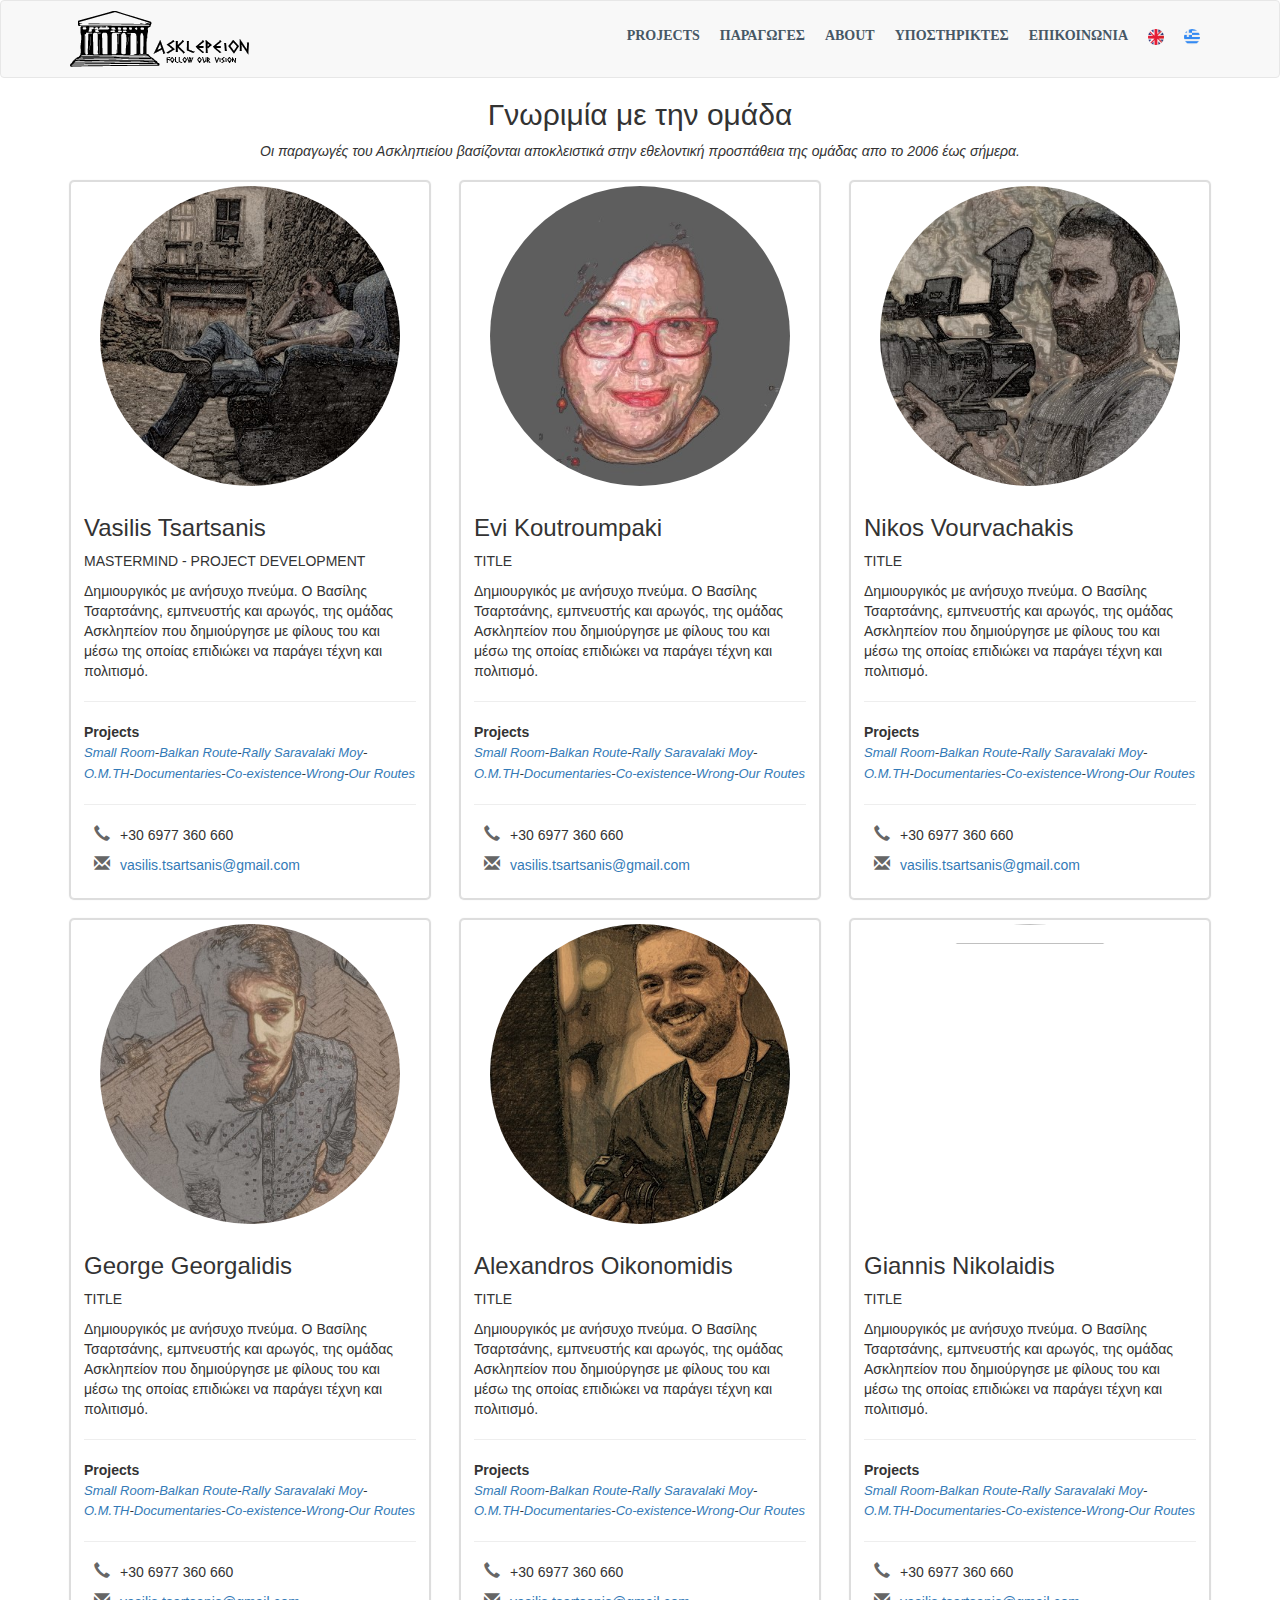
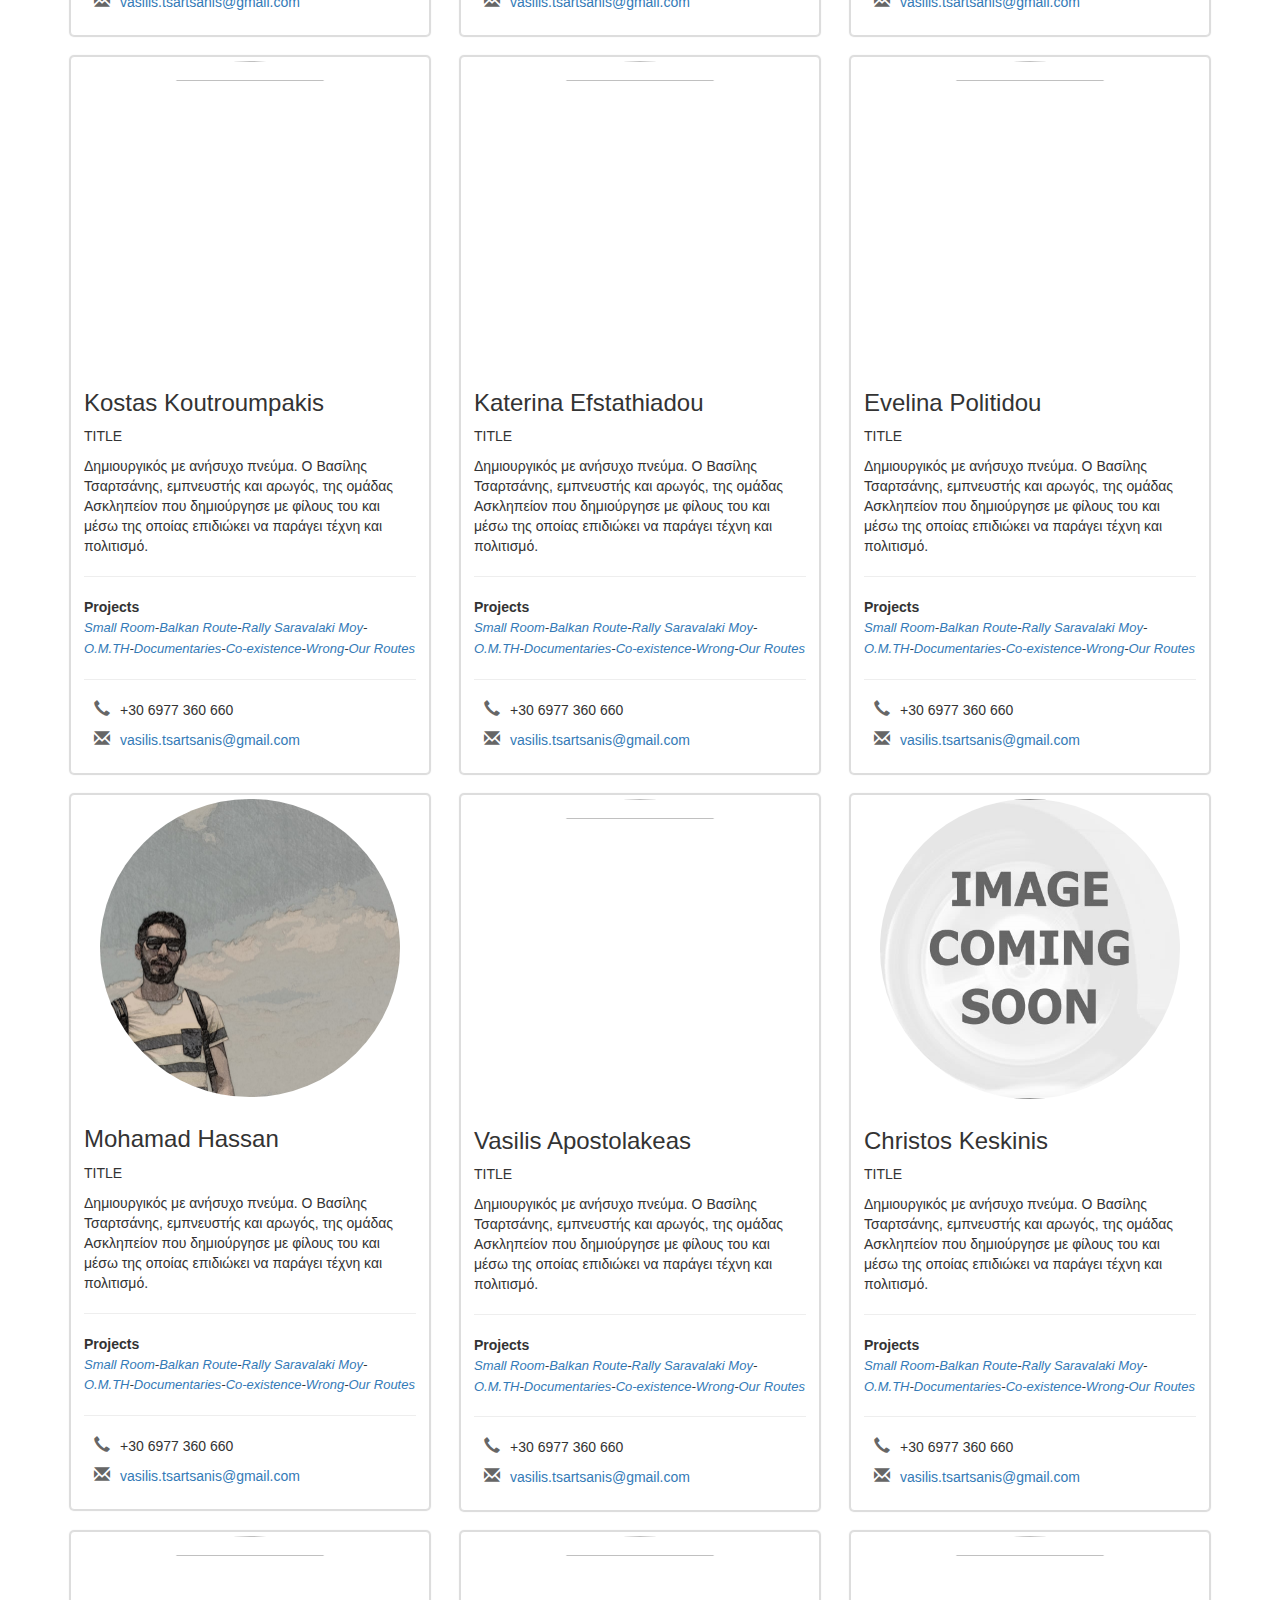
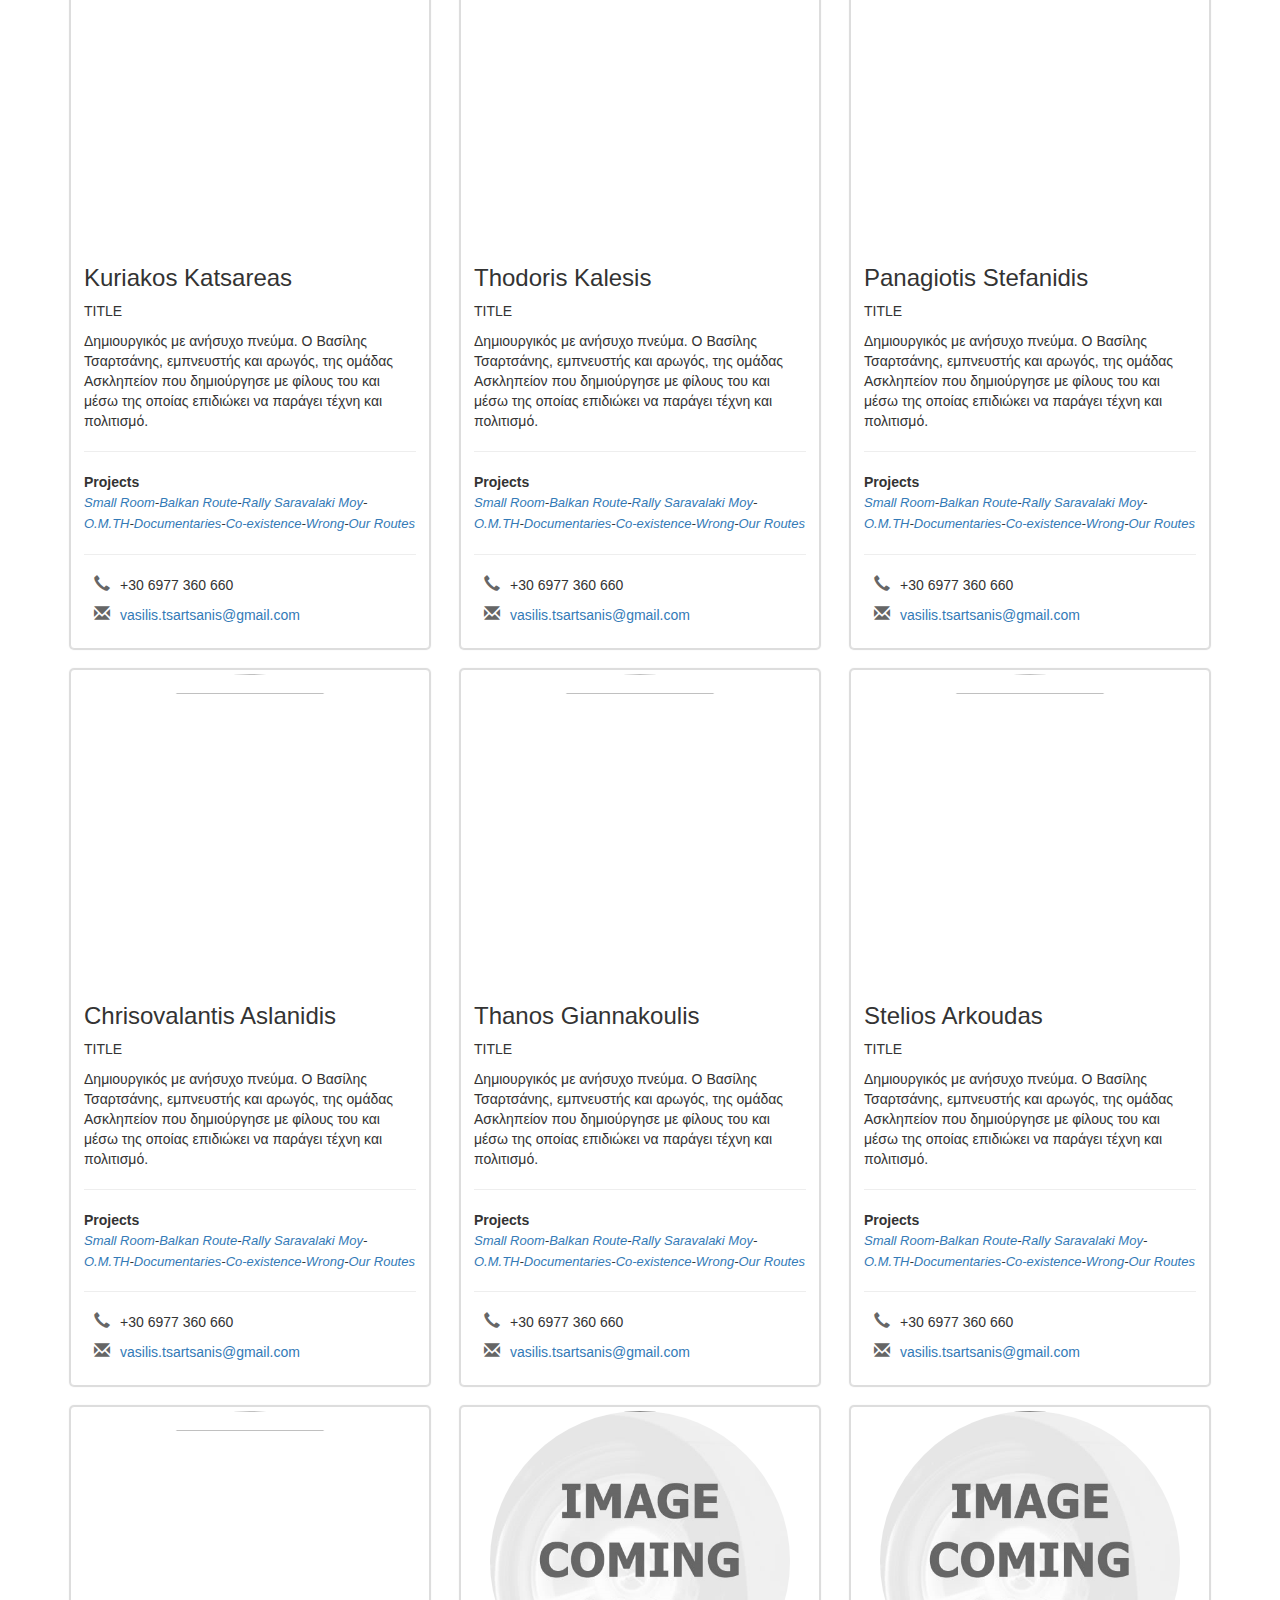
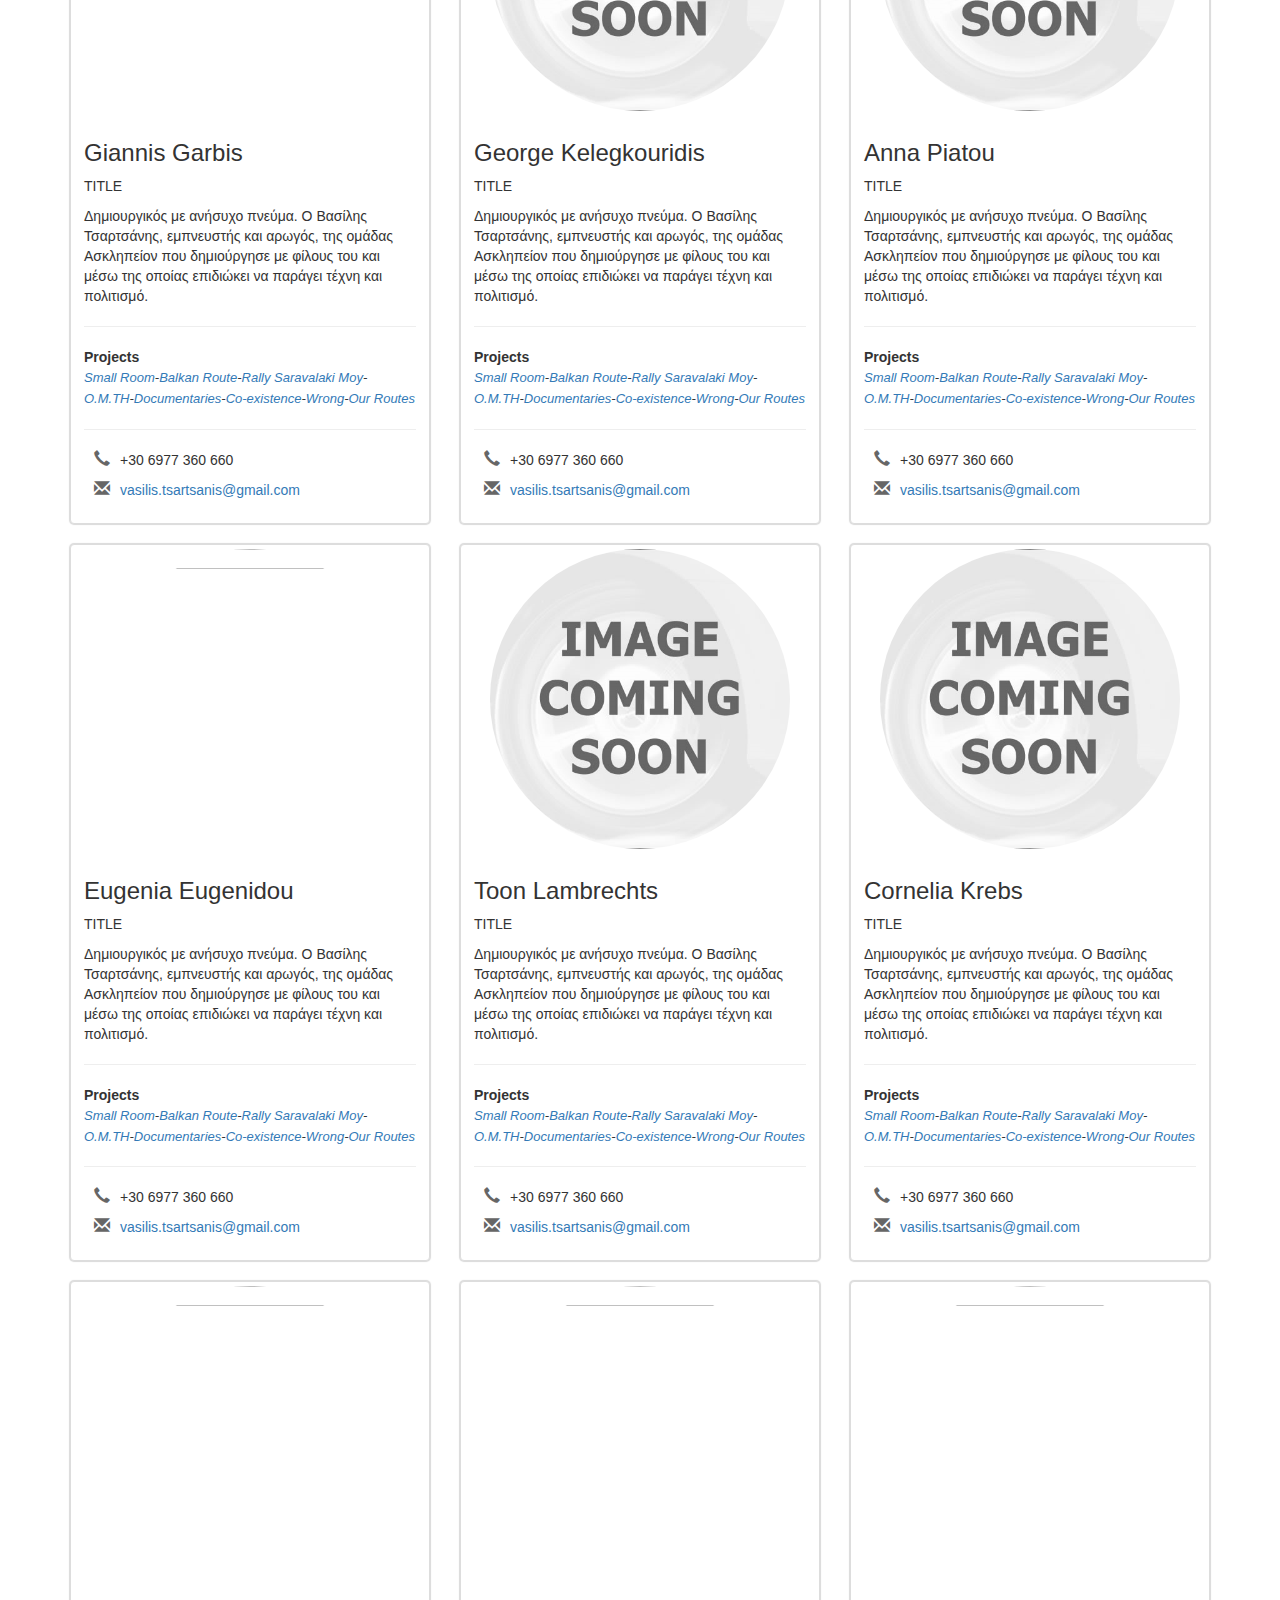
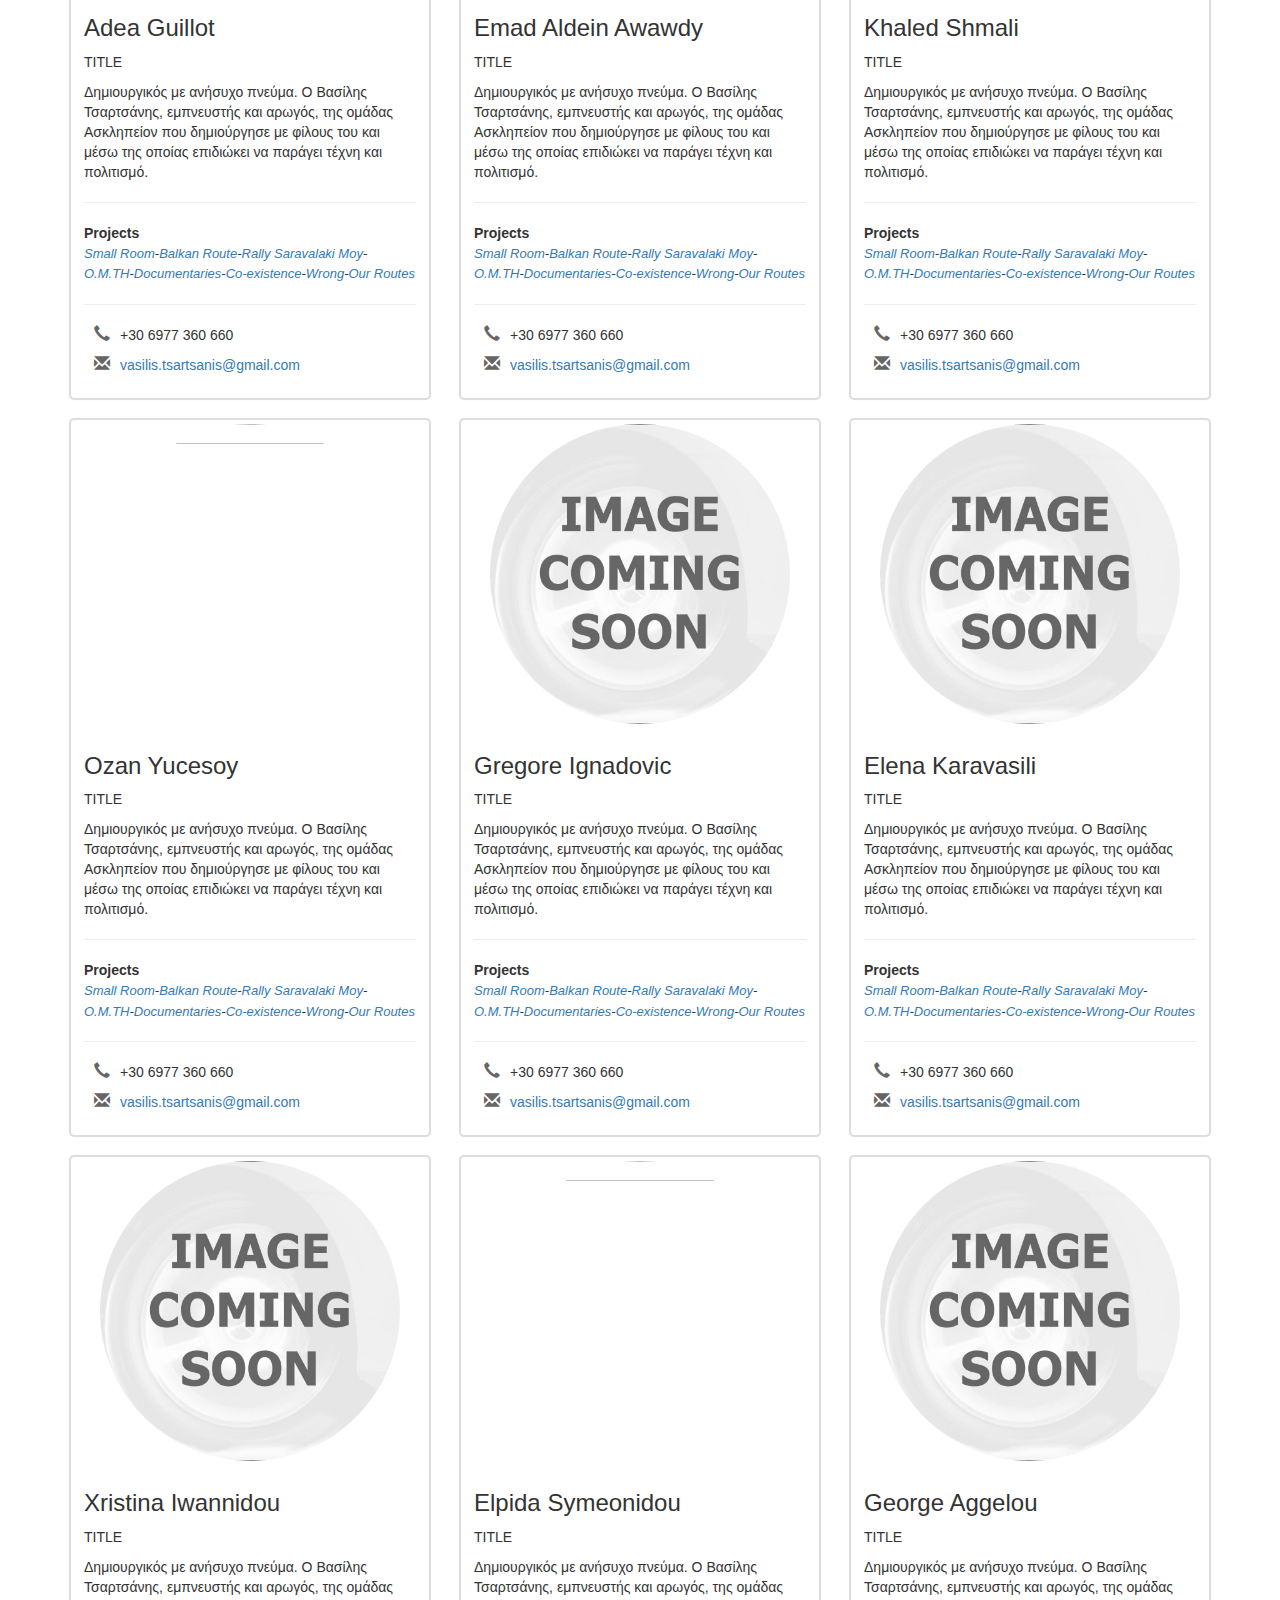
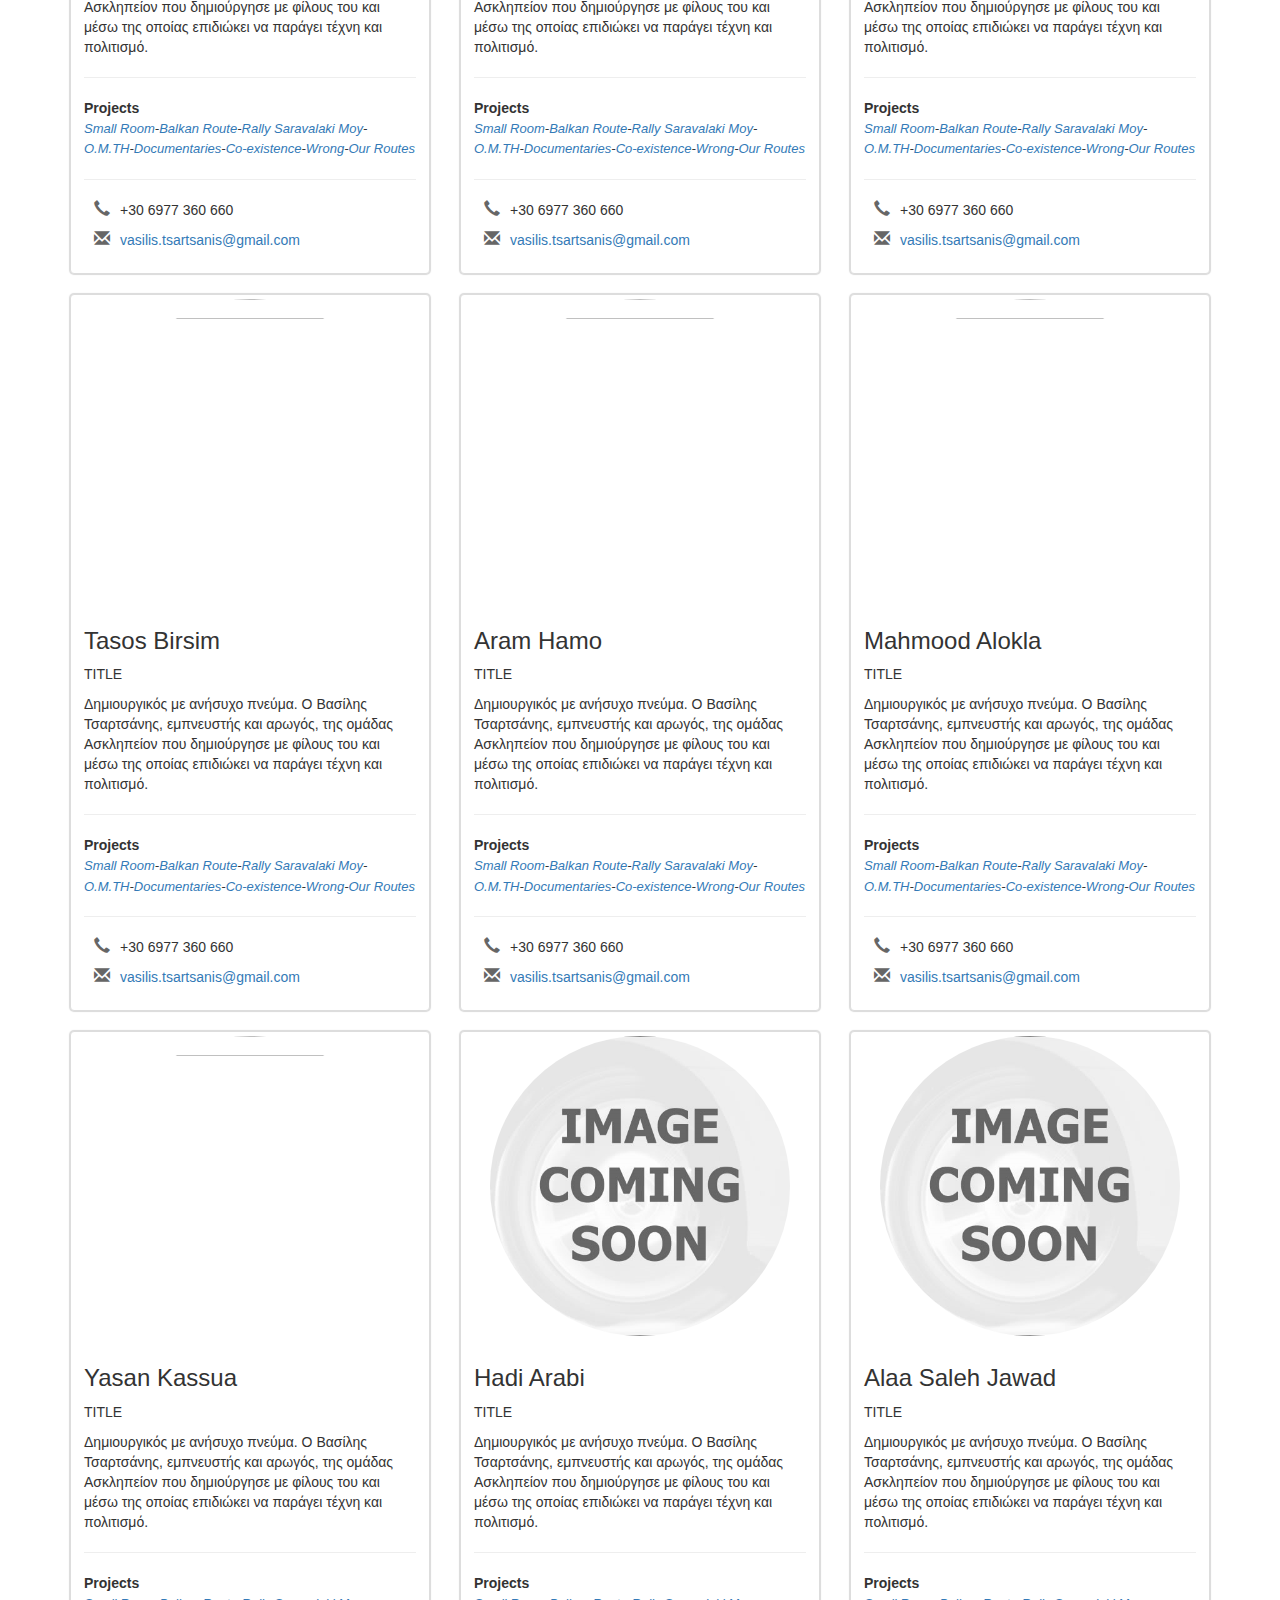
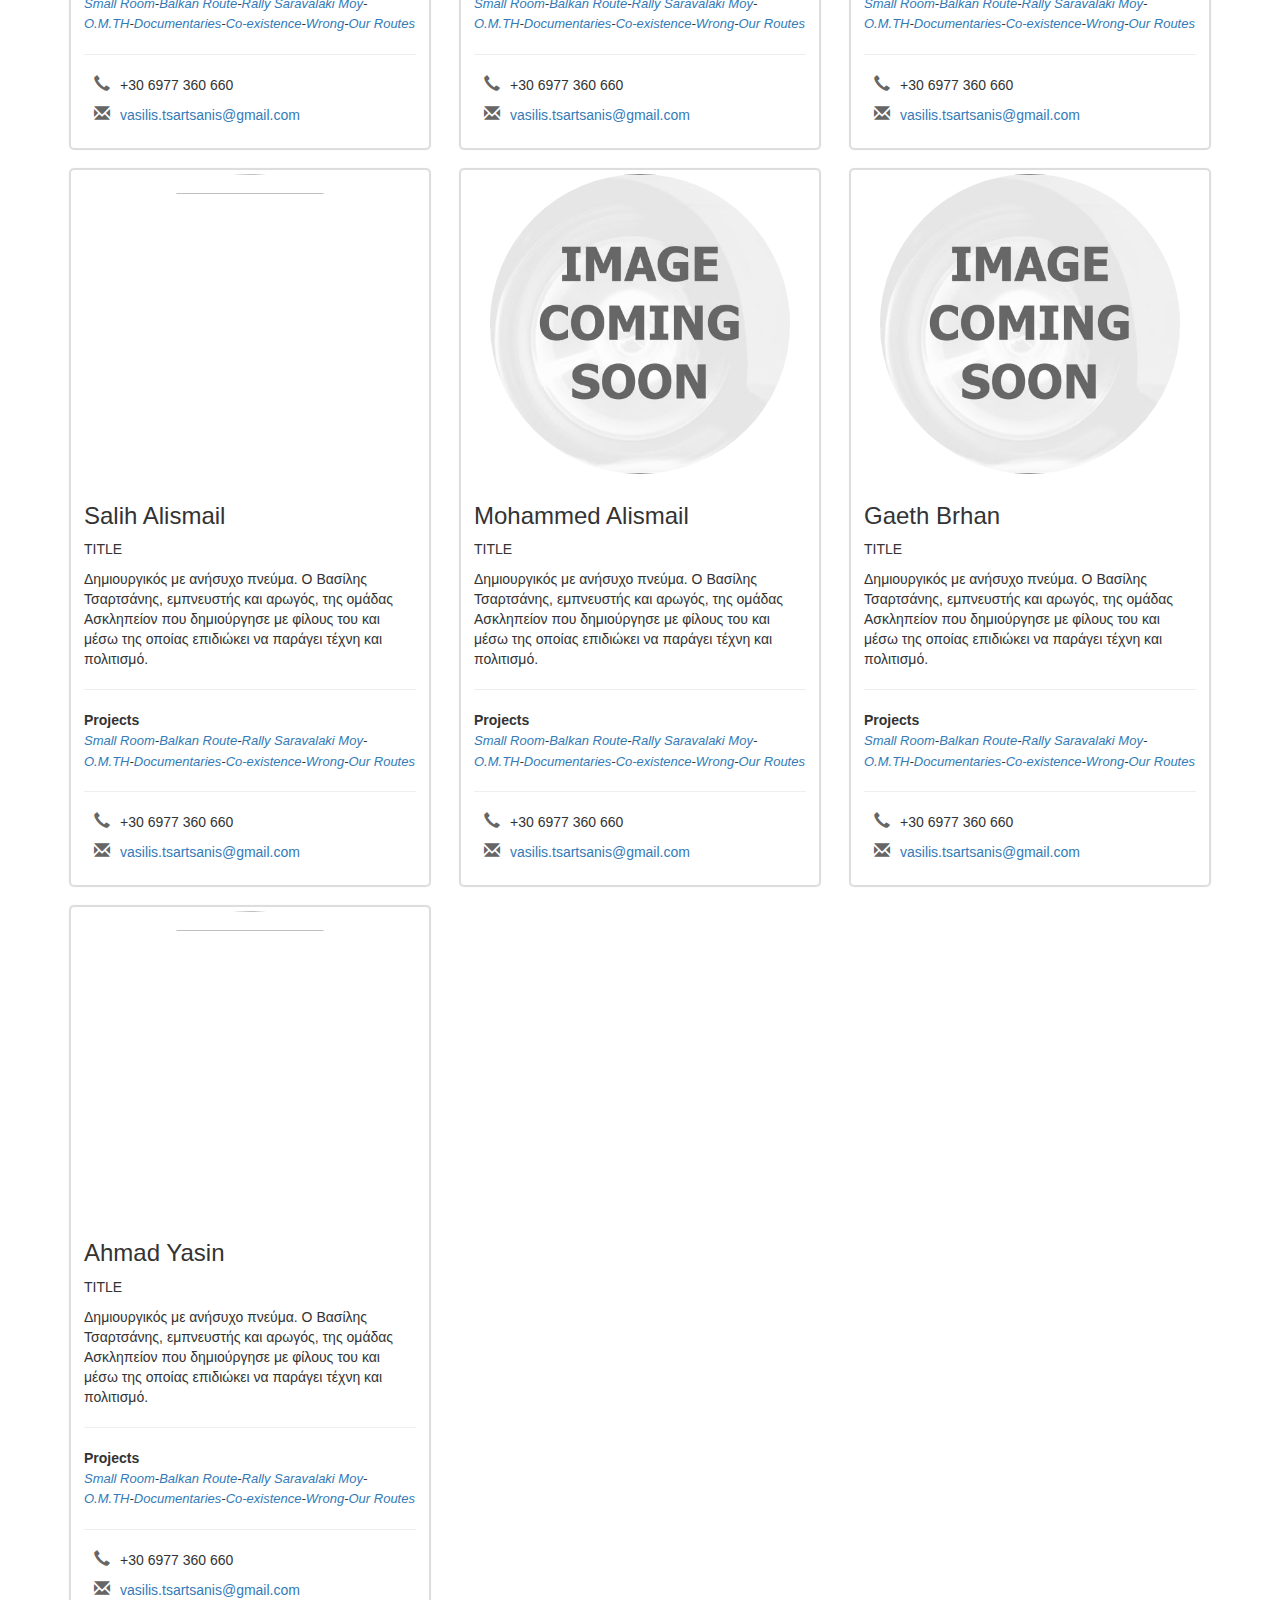
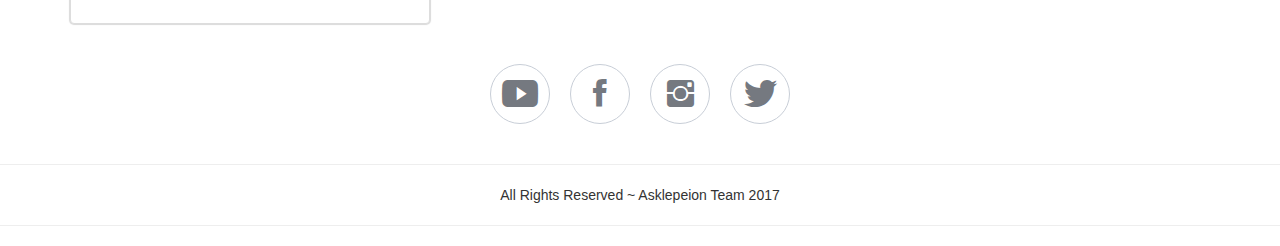
==== commit 85406aa3: "Add files via upload" ====
--- a/indexgr.html
+++ b/indexgr.html
@@ -50,10 +50,10 @@
                       <div class="col-md-4 col-sm-6">
                             <div class="thumbnail our-team"><img class="img-circle img-responsive" height="300" width="300" src="assets/img/vas.jpg">
                               <ul class="social">
-                                <li><a href="#"><i class="fa fa-facebook"></i></a></li>
-                                <li><a href="#"><i class="fa fa-twitter"></i></a></li>
-                                <li><a href="#"><i class="fa fa-google-plus"></i></a></li>
-                                <li><a href="#"><i class="fa fa-linkedin"></i></a></li>
+                                <li><a href="https://www.facebook.com/profile.php?id=100016151531048" target="_blank"><i class="fa fa-facebook"></i></a></li>
+                                <li><a href="assets/files/bio_up.pdf" target="_blank"><i class="fa fa-address-card-o"></i></a></li>
+                                <li><a href="assets/files/bio_up.pdf" target="_blank"><i class="fa fa-"></i></a></li>
+								<li><a href="https://plus.google.com/u/0/118430269601789667614" target="_blank"><i class="fa fa-google-plus"></i></a></li> 
                             </ul>
                                 <div class="caption" style="text-align:left;">
                                   <!--Name-->
@@ -75,10 +75,10 @@
                       <div class="col-md-4 col-sm-6">
                             <div class="thumbnail our-team"><img class="img-circle img-responsive" height="300" width="300" src="assets/img/evi.jpg">
                               <ul class="social">
-                                <li><a href="#"><i class="fa fa-facebook"></i></a></li>
-                                <li><a href="#"><i class="fa fa-twitter"></i></a></li>
-                                <li><a href="#"><i class="fa fa-google-plus"></i></a></li>
-                                <li><a href="#"><i class="fa fa-linkedin"></i></a></li>
+                                <li><a href="assets/files/bio_up.pdf" target="_blank"><i class="fa fa-facebook"></i></a></li>
+                                <li><a href="assets/files/bio_up.pdf" target="_blank"><i class="fa fa-twitter"></i></a></li>
+                                <li><a href="#" target="_blank"><i class="fa fa-google-plus"></i></a></li>
+                                <li><a href="#" target="_blank"><i class="fa fa-linkedin"></i></a></li>
                             </ul>
                                 <div class="caption" style="text-align:left;">
                                   <!--Name-->
@@ -99,10 +99,10 @@
                       <div class="col-md-4 col-sm-6">
                             <div class="thumbnail our-team"><img class="img-circle img-responsive" height="300" width="300" src="assets/img/nik.jpg">
                               <ul class="social">
-                                <li><a href="#"><i class="fa fa-facebook"></i></a></li>
-                                <li><a href="#"><i class="fa fa-twitter"></i></a></li>
-                                <li><a href="#"><i class="fa fa-google-plus"></i></a></li>
-                                <li><a href="#"><i class="fa fa-linkedin"></i></a></li>
+                                <li><a href="#" target="_blank"><i class="fa fa-facebook"></i></a></li>
+                                <li><a href="#" target="_blank"><i class="fa fa-twitter"></i></a></li>
+                                <li><a href="#" target="_blank"><i class="fa fa-google-plus"></i></a></li>
+                                <li><a href="#" target="_blank"><i class="fa fa-linkedin"></i></a></li>
                             </ul>
                                 <div class="caption" style="text-align:left;">
                                   <!--Name-->
@@ -123,10 +123,10 @@
                       <div class="col-md-4 col-sm-6">
                             <div class="thumbnail our-team"><img class="img-circle img-responsive" height="300" width="300" src="assets/img/geo.jpg">
                               <ul class="social">
-                                <li><a href="#"><i class="fa fa-facebook"></i></a></li>
-                                <li><a href="#"><i class="fa fa-twitter"></i></a></li>
-                                <li><a href="#"><i class="fa fa-google-plus"></i></a></li>
-                                <li><a href="#"><i class="fa fa-linkedin"></i></a></li>
+                                <li><a href="#" target="_blank"><i class="fa fa-facebook"></i></a></li>
+                                <li><a href="#" target="_blank"><i class="fa fa-twitter"></i></a></li>
+                                <li><a href="#" target="_blank"><i class="fa fa-google-plus"></i></a></li>
+                                <li><a href="#" target="_blank"><i class="fa fa-linkedin"></i></a></li>
                             </ul>
                                 <div class="caption" style="text-align:left;">
                                   <!--Name-->
@@ -147,10 +147,10 @@
                       <div class="col-md-4 col-sm-6">
                             <div class="thumbnail our-team"><img class="img-circle img-responsive" height="300" width="300" src="assets/img/alex.jpg">
                               <ul class="social">
-                                <li><a href="#"><i class="fa fa-facebook"></i></a></li>
-                                <li><a href="#"><i class="fa fa-twitter"></i></a></li>
-                                <li><a href="#"><i class="fa fa-google-plus"></i></a></li>
-                                <li><a href="#"><i class="fa fa-linkedin"></i></a></li>
+                                <li><a href="#" target="_blank"><i class="fa fa-facebook"></i></a></li>
+                                <li><a href="#" target="_blank"><i class="fa fa-twitter"></i></a></li>
+                                <li><a href="#" target="_blank"><i class="fa fa-google-plus"></i></a></li>
+                                <li><a href="#" target="_blank"><i class="fa fa-linkedin"></i></a></li>
                             </ul>
                                 <div class="caption" style="text-align:left;">
                                   <!--Name-->
@@ -169,12 +169,12 @@
                       </div>
 
                       <div class="col-md-4 col-sm-6">
-                            <div class="thumbnail our-team"><img class="img-circle img-responsive" height="300" width="300" src="assets/img/na.jpg">
-                              <ul class="social">
-                                <li><a href="#"><i class="fa fa-facebook"></i></a></li>
-                                <li><a href="#"><i class="fa fa-twitter"></i></a></li>
-                                <li><a href="#"><i class="fa fa-google-plus"></i></a></li>
-                                <li><a href="#"><i class="fa fa-linkedin"></i></a></li>
+                            <div class="thumbnail our-team"><img class="img-circle img-responsive" height="300" width="300" src="assets/img/psi.jpg">
+                              <ul class="social">
+                                <li><a href="#" target="_blank"><i class="fa fa-facebook"></i></a></li>
+                                <li><a href="#" target="_blank"><i class="fa fa-twitter"></i></a></li>
+                                <li><a href="#" target="_blank"><i class="fa fa-google-plus"></i></a></li>
+                                <li><a href="#" target="_blank"><i class="fa fa-linkedin"></i></a></li>
                             </ul>
                                 <div class="caption" style="text-align:left;">
                                   <!--Name-->
@@ -193,12 +193,12 @@
                       </div>
 
                       <div class="col-md-4 col-sm-6">
-                            <div class="thumbnail our-team"><img class="img-circle img-responsive" height="300" width="300" src="assets/img/na.jpg">
-                              <ul class="social">
-                                <li><a href="#"><i class="fa fa-facebook"></i></a></li>
-                                <li><a href="#"><i class="fa fa-twitter"></i></a></li>
-                                <li><a href="#"><i class="fa fa-google-plus"></i></a></li>
-                                <li><a href="#"><i class="fa fa-linkedin"></i></a></li>
+                            <div class="thumbnail our-team"><img class="img-circle img-responsive" height="300" width="300" src="assets/img/kou.jpg">
+                              <ul class="social">
+                                <li><a href="#" target="_blank"><i class="fa fa-facebook"></i></a></li>
+                                <li><a href="#" target="_blank"><i class="fa fa-twitter"></i></a></li>
+                                <li><a href="#" target="_blank"><i class="fa fa-google-plus"></i></a></li>
+                                <li><a href="#" target="_blank"><i class="fa fa-linkedin"></i></a></li>
                             </ul>
                                 <div class="caption" style="text-align:left;">
                                   <!--Name-->
@@ -217,12 +217,12 @@
                       </div>
 
                       <div class="col-md-4 col-sm-6">
-                            <div class="thumbnail our-team"><img class="img-circle img-responsive" height="300" width="300" src="assets/img/na.jpg">
-                              <ul class="social">
-                                <li><a href="#"><i class="fa fa-facebook"></i></a></li>
-                                <li><a href="#"><i class="fa fa-twitter"></i></a></li>
-                                <li><a href="#"><i class="fa fa-google-plus"></i></a></li>
-                                <li><a href="#"><i class="fa fa-linkedin"></i></a></li>
+                            <div class="thumbnail our-team"><img class="img-circle img-responsive" height="300" width="300" src="assets/img/kat.jpg">
+                              <ul class="social">
+                                <li><a href="#" target="_blank"><i class="fa fa-facebook"></i></a></li>
+                                <li><a href="#" target="_blank"><i class="fa fa-twitter"></i></a></li>
+                                <li><a href="#" target="_blank"><i class="fa fa-google-plus"></i></a></li>
+                                <li><a href="#" target="_blank"><i class="fa fa-linkedin"></i></a></li>
                             </ul>
                                 <div class="caption" style="text-align:left;">
                                   <!--Name-->
@@ -241,12 +241,12 @@
                       </div>
 
                       <div class="col-md-4 col-sm-6">
-                            <div class="thumbnail our-team"><img class="img-circle img-responsive" height="300" width="300" src="assets/img/na.jpg">
-                              <ul class="social">
-                                <li><a href="#"><i class="fa fa-facebook"></i></a></li>
-                                <li><a href="#"><i class="fa fa-twitter"></i></a></li>
-                                <li><a href="#"><i class="fa fa-google-plus"></i></a></li>
-                                <li><a href="#"><i class="fa fa-linkedin"></i></a></li>
+                            <div class="thumbnail our-team"><img class="img-circle img-responsive" height="300" width="300" src="assets/img/evel.jpg">
+                              <ul class="social">
+                                <li><a href="#" target="_blank"><i class="fa fa-facebook"></i></a></li>
+                                <li><a href="#" target="_blank"><i class="fa fa-twitter"></i></a></li>
+                                <li><a href="#" target="_blank"><i class="fa fa-google-plus"></i></a></li>
+                                <li><a href="#" target="_blank"><i class="fa fa-linkedin"></i></a></li>
                             </ul>
                                 <div class="caption" style="text-align:left;">
                                   <!--Name-->
@@ -265,12 +265,12 @@
                       </div>
 
                       <div class="col-md-4 col-sm-6">
-                            <div class="thumbnail our-team"><img class="img-circle img-responsive" height="300" width="300" src="assets/img/na.jpg">
-                              <ul class="social">
-                                <li><a href="#"><i class="fa fa-facebook"></i></a></li>
-                                <li><a href="#"><i class="fa fa-twitter"></i></a></li>
-                                <li><a href="#"><i class="fa fa-google-plus"></i></a></li>
-                                <li><a href="#"><i class="fa fa-linkedin"></i></a></li>
+                            <div class="thumbnail our-team"><img class="img-circle img-responsive" height="300" width="300" src="assets/img/moh.jpg">
+                            <ul class="social">
+                                <li><a href="#" target="_blank"><i class="fa fa-facebook"></i></a></li>
+                                <li><a href="#" target="_blank"><i class="fa fa-twitter"></i></a></li>
+                                <li><a href="#" target="_blank"><i class="fa fa-google-plus"></i></a></li>
+                                <li><a href="#" target="_blank"><i class="fa fa-linkedin"></i></a></li>
                             </ul>
                                 <div class="caption" style="text-align:left;">
                                   <!--Name-->
@@ -289,12 +289,12 @@
                       </div>
 
                       <div class="col-md-4 col-sm-6">
-                            <div class="thumbnail our-team"><img class="img-circle img-responsive" height="300" width="300" src="assets/img/na.jpg">
-                              <ul class="social">
-                                <li><a href="#"><i class="fa fa-facebook"></i></a></li>
-                                <li><a href="#"><i class="fa fa-twitter"></i></a></li>
-                                <li><a href="#"><i class="fa fa-google-plus"></i></a></li>
-                                <li><a href="#"><i class="fa fa-linkedin"></i></a></li>
+                            <div class="thumbnail our-team"><img class="img-circle img-responsive" height="300" width="300" src="assets/img/apos.jpg">
+                              <ul class="social">
+                                <li><a href="#" target="_blank"><i class="fa fa-facebook"></i></a></li>
+                                <li><a href="#" target="_blank"><i class="fa fa-twitter"></i></a></li>
+                                <li><a href="#" target="_blank"><i class="fa fa-google-plus"></i></a></li>
+                                <li><a href="#" target="_blank"><i class="fa fa-linkedin"></i></a></li>
                             </ul>
                                 <div class="caption" style="text-align:left;">
                                   <!--Name-->
@@ -315,10 +315,10 @@
                       <div class="col-md-4 col-sm-6">
                             <div class="thumbnail our-team"><img class="img-circle img-responsive" height="300" width="300" src="assets/img/na.jpg">
                               <ul class="social">
-                                <li><a href="#"><i class="fa fa-facebook"></i></a></li>
-                                <li><a href="#"><i class="fa fa-twitter"></i></a></li>
-                                <li><a href="#"><i class="fa fa-google-plus"></i></a></li>
-                                <li><a href="#"><i class="fa fa-linkedin"></i></a></li>
+                                <li><a href="#" target="_blank"><i class="fa fa-facebook"></i></a></li>
+                                <li><a href="#" target="_blank"><i class="fa fa-twitter"></i></a></li>
+                                <li><a href="#" target="_blank"><i class="fa fa-google-plus"></i></a></li>
+                                <li><a href="#" target="_blank"><i class="fa fa-linkedin"></i></a></li>
                             </ul>
                                 <div class="caption" style="text-align:left;">
                                   <!--Name-->
@@ -337,12 +337,12 @@
                       </div>
 
                       <div class="col-md-4 col-sm-6">
-                            <div class="thumbnail our-team"><img class="img-circle img-responsive" height="300" width="300" src="assets/img/na.jpg">
-                              <ul class="social">
-                                <li><a href="#"><i class="fa fa-facebook"></i></a></li>
-                                <li><a href="#"><i class="fa fa-twitter"></i></a></li>
-                                <li><a href="#"><i class="fa fa-google-plus"></i></a></li>
-                                <li><a href="#"><i class="fa fa-linkedin"></i></a></li>
+                            <div class="thumbnail our-team"><img class="img-circle img-responsive" height="300" width="300" src="assets/img/kats.jpg">
+                              <ul class="social">
+                                <li><a href="#" target="_blank"><i class="fa fa-facebook"></i></a></li>
+                                <li><a href="#" target="_blank"><i class="fa fa-twitter"></i></a></li>
+                                <li><a href="#" target="_blank"><i class="fa fa-google-plus"></i></a></li>
+                                <li><a href="#" target="_blank"><i class="fa fa-linkedin"></i></a></li>
                             </ul>
                                 <div class="caption" style="text-align:left;">
                                   <!--Name-->
@@ -361,12 +361,12 @@
                       </div>
 
                       <div class="col-md-4 col-sm-6">
-                            <div class="thumbnail our-team"><img class="img-circle img-responsive" height="300" width="300" src="assets/img/na.jpg">
-                              <ul class="social">
-                                <li><a href="#"><i class="fa fa-facebook"></i></a></li>
-                                <li><a href="#"><i class="fa fa-twitter"></i></a></li>
-                                <li><a href="#"><i class="fa fa-google-plus"></i></a></li>
-                                <li><a href="#"><i class="fa fa-linkedin"></i></a></li>
+                            <div class="thumbnail our-team"><img class="img-circle img-responsive" height="300" width="300" src="assets/img/kal.jpg">
+                              <ul class="social">
+                                <li><a href="#" target="_blank"><i class="fa fa-facebook"></i></a></li>
+                                <li><a href="#" target="_blank"><i class="fa fa-twitter"></i></a></li>
+                                <li><a href="#" target="_blank"><i class="fa fa-google-plus"></i></a></li>
+                                <li><a href="#" target="_blank"><i class="fa fa-linkedin"></i></a></li>
                             </ul>
                                 <div class="caption" style="text-align:left;">
                                   <!--Name-->
@@ -385,12 +385,12 @@
                       </div>
 
                       <div class="col-md-4 col-sm-6">
-                            <div class="thumbnail our-team"><img class="img-circle img-responsive" height="300" width="300" src="assets/img/na.jpg">
-                              <ul class="social">
-                                <li><a href="#"><i class="fa fa-facebook"></i></a></li>
-                                <li><a href="#"><i class="fa fa-twitter"></i></a></li>
-                                <li><a href="#"><i class="fa fa-google-plus"></i></a></li>
-                                <li><a href="#"><i class="fa fa-linkedin"></i></a></li>
+                            <div class="thumbnail our-team"><img class="img-circle img-responsive" height="300" width="300" src="assets/img/pon.jpg">
+                              <ul class="social">
+                                <li><a href="#" target="_blank"><i class="fa fa-facebook"></i></a></li>
+                                <li><a href="#" target="_blank"><i class="fa fa-twitter"></i></a></li>
+                                <li><a href="#" target="_blank"><i class="fa fa-google-plus"></i></a></li>
+                                <li><a href="#" target="_blank"><i class="fa fa-linkedin"></i></a></li>
                             </ul>
                                 <div class="caption" style="text-align:left;">
                                   <!--Name-->
@@ -409,12 +409,12 @@
                       </div>
 
                       <div class="col-md-4 col-sm-6">
-                            <div class="thumbnail our-team"><img class="img-circle img-responsive" height="300" width="300" src="assets/img/na.jpg">
-                              <ul class="social">
-                                <li><a href="#"><i class="fa fa-facebook"></i></a></li>
-                                <li><a href="#"><i class="fa fa-twitter"></i></a></li>
-                                <li><a href="#"><i class="fa fa-google-plus"></i></a></li>
-                                <li><a href="#"><i class="fa fa-linkedin"></i></a></li>
+                            <div class="thumbnail our-team"><img class="img-circle img-responsive" height="300" width="300" src="assets/img/val.jpg">
+                              <ul class="social">
+                                <li><a href="#" target="_blank"><i class="fa fa-facebook"></i></a></li>
+                                <li><a href="#" target="_blank"><i class="fa fa-twitter"></i></a></li>
+                                <li><a href="#" target="_blank"><i class="fa fa-google-plus"></i></a></li>
+                                <li><a href="#" target="_blank"><i class="fa fa-linkedin"></i></a></li>
                             </ul>
                                 <div class="caption" style="text-align:left;">
                                   <!--Name-->
@@ -433,12 +433,12 @@
                       </div>
 
                       <div class="col-md-4 col-sm-6">
-                            <div class="thumbnail our-team"><img class="img-circle img-responsive" height="300" width="300" src="assets/img/na.jpg">
-                              <ul class="social">
-                                <li><a href="#"><i class="fa fa-facebook"></i></a></li>
-                                <li><a href="#"><i class="fa fa-twitter"></i></a></li>
-                                <li><a href="#"><i class="fa fa-google-plus"></i></a></li>
-                                <li><a href="#"><i class="fa fa-linkedin"></i></a></li>
+                            <div class="thumbnail our-team"><img class="img-circle img-responsive" height="300" width="300" src="assets/img/tom.jpg">
+                              <ul class="social">
+                                <li><a href="#" target="_blank"><i class="fa fa-facebook"></i></a></li>
+                                <li><a href="#" target="_blank"><i class="fa fa-twitter"></i></a></li>
+                                <li><a href="#" target="_blank"><i class="fa fa-google-plus"></i></a></li>
+                                <li><a href="#" target="_blank"><i class="fa fa-linkedin"></i></a></li>
                             </ul>
                                 <div class="caption" style="text-align:left;">
                                   <!--Name-->
@@ -457,12 +457,12 @@
                       </div>
 
                       <div class="col-md-4 col-sm-6">
-                            <div class="thumbnail our-team"><img class="img-circle img-responsive" height="300" width="300" src="assets/img/na.jpg">
-                              <ul class="social">
-                                <li><a href="#"><i class="fa fa-facebook"></i></a></li>
-                                <li><a href="#"><i class="fa fa-twitter"></i></a></li>
-                                <li><a href="#"><i class="fa fa-google-plus"></i></a></li>
-                                <li><a href="#"><i class="fa fa-linkedin"></i></a></li>
+                            <div class="thumbnail our-team"><img class="img-circle img-responsive" height="300" width="300" src="assets/img/arko.jpg">
+                              <ul class="social">
+                                <li><a href="#" target="_blank"><i class="fa fa-facebook"></i></a></li>
+                                <li><a href="#" target="_blank"><i class="fa fa-twitter"></i></a></li>
+                                <li><a href="#" target="_blank"><i class="fa fa-google-plus"></i></a></li>
+                                <li><a href="#" target="_blank"><i class="fa fa-linkedin"></i></a></li>
                             </ul>
                                 <div class="caption" style="text-align:left;">
                                   <!--Name-->
@@ -481,12 +481,12 @@
                       </div>
 
                       <div class="col-md-4 col-sm-6">
-                            <div class="thumbnail our-team"><img class="img-circle img-responsive" height="300" width="300" src="assets/img/na.jpg">
-                              <ul class="social">
-                                <li><a href="#"><i class="fa fa-facebook"></i></a></li>
-                                <li><a href="#"><i class="fa fa-twitter"></i></a></li>
-                                <li><a href="#"><i class="fa fa-google-plus"></i></a></li>
-                                <li><a href="#"><i class="fa fa-linkedin"></i></a></li>
+                            <div class="thumbnail our-team"><img class="img-circle img-responsive" height="300" width="300" src="assets/img/gar.jpg">
+                              <ul class="social">
+                                <li><a href="#" target="_blank"><i class="fa fa-facebook"></i></a></li>
+                                <li><a href="#" target="_blank"><i class="fa fa-twitter"></i></a></li>
+                                <li><a href="#" target="_blank"><i class="fa fa-google-plus"></i></a></li>
+                                <li><a href="#" target="_blank"><i class="fa fa-linkedin"></i></a></li>
                             </ul>
                                 <div class="caption" style="text-align:left;">
                                   <!--Name-->
@@ -507,10 +507,10 @@
                       <div class="col-md-4 col-sm-6">
                             <div class="thumbnail our-team"><img class="img-circle img-responsive" height="300" width="300" src="assets/img/na.jpg">
                               <ul class="social">
-                                <li><a href="#"><i class="fa fa-facebook"></i></a></li>
-                                <li><a href="#"><i class="fa fa-twitter"></i></a></li>
-                                <li><a href="#"><i class="fa fa-google-plus"></i></a></li>
-                                <li><a href="#"><i class="fa fa-linkedin"></i></a></li>
+                                <li><a href="#" target="_blank"><i class="fa fa-facebook"></i></a></li>
+                                <li><a href="#" target="_blank"><i class="fa fa-twitter"></i></a></li>
+                                <li><a href="#" target="_blank"><i class="fa fa-google-plus"></i></a></li>
+                                <li><a href="#" target="_blank"><i class="fa fa-linkedin"></i></a></li>
                             </ul>
                                 <div class="caption" style="text-align:left;">
                                   <!--Name-->
@@ -531,10 +531,10 @@
                       <div class="col-md-4 col-sm-6">
                             <div class="thumbnail our-team"><img class="img-circle img-responsive" height="300" width="300" src="assets/img/na.jpg">
                               <ul class="social">
-                                <li><a href="#"><i class="fa fa-facebook"></i></a></li>
-                                <li><a href="#"><i class="fa fa-twitter"></i></a></li>
-                                <li><a href="#"><i class="fa fa-google-plus"></i></a></li>
-                                <li><a href="#"><i class="fa fa-linkedin"></i></a></li>
+                                <li><a href="#" target="_blank"><i class="fa fa-facebook"></i></a></li>
+                                <li><a href="#" target="_blank"><i class="fa fa-twitter"></i></a></li>
+                                <li><a href="#" target="_blank"><i class="fa fa-google-plus"></i></a></li>
+                                <li><a href="#" target="_blank"><i class="fa fa-linkedin"></i></a></li>
                             </ul>
                                 <div class="caption" style="text-align:left;">
                                   <!--Name-->
@@ -553,12 +553,12 @@
                       </div>
 
                       <div class="col-md-4 col-sm-6">
-                            <div class="thumbnail our-team"><img class="img-circle img-responsive" height="300" width="300" src="assets/img/na.jpg">
-                              <ul class="social">
-                                <li><a href="#"><i class="fa fa-facebook"></i></a></li>
-                                <li><a href="#"><i class="fa fa-twitter"></i></a></li>
-                                <li><a href="#"><i class="fa fa-google-plus"></i></a></li>
-                                <li><a href="#"><i class="fa fa-linkedin"></i></a></li>
+                            <div class="thumbnail our-team"><img class="img-circle img-responsive" height="300" width="300" src="assets/img/eug.jpg">
+                              <ul class="social">
+                                <li><a href="#" target="_blank"><i class="fa fa-facebook"></i></a></li>
+                                <li><a href="#" target="_blank"><i class="fa fa-twitter"></i></a></li>
+                                <li><a href="#" target="_blank"><i class="fa fa-google-plus"></i></a></li>
+                                <li><a href="#" target="_blank"><i class="fa fa-linkedin"></i></a></li>
                             </ul>
                                 <div class="caption" style="text-align:left;">
                                   <!--Name-->
@@ -579,10 +579,10 @@
                       <div class="col-md-4 col-sm-6">
                             <div class="thumbnail our-team"><img class="img-circle img-responsive" height="300" width="300" src="assets/img/na.jpg">
                               <ul class="social">
-                                <li><a href="#"><i class="fa fa-facebook"></i></a></li>
-                                <li><a href="#"><i class="fa fa-twitter"></i></a></li>
-                                <li><a href="#"><i class="fa fa-google-plus"></i></a></li>
-                                <li><a href="#"><i class="fa fa-linkedin"></i></a></li>
+                                <li><a href="#" target="_blank"><i class="fa fa-facebook"></i></a></li>
+                                <li><a href="#" target="_blank"><i class="fa fa-twitter"></i></a></li>
+                                <li><a href="#" target="_blank"><i class="fa fa-google-plus"></i></a></li>
+                                <li><a href="#" target="_blank"><i class="fa fa-linkedin"></i></a></li>
                             </ul>
                                 <div class="caption" style="text-align:left;">
                                   <!--Name-->
@@ -603,10 +603,10 @@
                       <div class="col-md-4 col-sm-6">
                             <div class="thumbnail our-team"><img class="img-circle img-responsive" height="300" width="300" src="assets/img/na.jpg">
                               <ul class="social">
-                                <li><a href="#"><i class="fa fa-facebook"></i></a></li>
-                                <li><a href="#"><i class="fa fa-twitter"></i></a></li>
-                                <li><a href="#"><i class="fa fa-google-plus"></i></a></li>
-                                <li><a href="#"><i class="fa fa-linkedin"></i></a></li>
+                                <li><a href="#" target="_blank"><i class="fa fa-facebook"></i></a></li>
+                                <li><a href="#" target="_blank"><i class="fa fa-twitter"></i></a></li>
+                                <li><a href="#" target="_blank"><i class="fa fa-google-plus"></i></a></li>
+                                <li><a href="#" target="_blank"><i class="fa fa-linkedin"></i></a></li>
                             </ul>
                                 <div class="caption" style="text-align:left;">
                                   <!--Name-->
@@ -625,12 +625,12 @@
                       </div>
 
                       <div class="col-md-4 col-sm-6">
-                            <div class="thumbnail our-team"><img class="img-circle img-responsive" height="300" width="300" src="assets/img/na.jpg">
-                              <ul class="social">
-                                <li><a href="#"><i class="fa fa-facebook"></i></a></li>
-                                <li><a href="#"><i class="fa fa-twitter"></i></a></li>
-                                <li><a href="#"><i class="fa fa-google-plus"></i></a></li>
-                                <li><a href="#"><i class="fa fa-linkedin"></i></a></li>
+                            <div class="thumbnail our-team"><img class="img-circle img-responsive" height="300" width="300" src="assets/img/adea.jpg">
+                              <ul class="social">
+                                <li><a href="#" target="_blank"><i class="fa fa-facebook"></i></a></li>
+                                <li><a href="#" target="_blank"><i class="fa fa-twitter"></i></a></li>
+                                <li><a href="#" target="_blank"><i class="fa fa-google-plus"></i></a></li>
+                                <li><a href="#" target="_blank"><i class="fa fa-linkedin"></i></a></li>
                             </ul>
                                 <div class="caption" style="text-align:left;">
                                   <!--Name-->
@@ -649,12 +649,12 @@
                       </div>
 
                       <div class="col-md-4 col-sm-6">
-                            <div class="thumbnail our-team"><img class="img-circle img-responsive" height="300" width="300" src="assets/img/na.jpg">
-                              <ul class="social">
-                                <li><a href="#"><i class="fa fa-facebook"></i></a></li>
-                                <li><a href="#"><i class="fa fa-twitter"></i></a></li>
-                                <li><a href="#"><i class="fa fa-google-plus"></i></a></li>
-                                <li><a href="#"><i class="fa fa-linkedin"></i></a></li>
+                            <div class="thumbnail our-team"><img class="img-circle img-responsive" height="300" width="300" src="assets/img/imad.jpg">
+                              <ul class="social">
+                                <li><a href="#" target="_blank"><i class="fa fa-facebook"></i></a></li>
+                                <li><a href="#" target="_blank"><i class="fa fa-twitter"></i></a></li>
+                                <li><a href="#" target="_blank"><i class="fa fa-google-plus"></i></a></li>
+                                <li><a href="#" target="_blank"><i class="fa fa-linkedin"></i></a></li>
                             </ul>
                                 <div class="caption" style="text-align:left;">
                                   <!--Name-->
@@ -673,12 +673,12 @@
                       </div>
 
                       <div class="col-md-4 col-sm-6">
-                            <div class="thumbnail our-team"><img class="img-circle img-responsive" height="300" width="300" src="assets/img/na.jpg">
-                              <ul class="social">
-                                <li><a href="#"><i class="fa fa-facebook"></i></a></li>
-                                <li><a href="#"><i class="fa fa-twitter"></i></a></li>
-                                <li><a href="#"><i class="fa fa-google-plus"></i></a></li>
-                                <li><a href="#"><i class="fa fa-linkedin"></i></a></li>
+                            <div class="thumbnail our-team"><img class="img-circle img-responsive" height="300" width="300" src="assets/img/khal.jpg">
+                              <ul class="social">
+                                <li><a href="#" target="_blank"><i class="fa fa-facebook"></i></a></li>
+                                <li><a href="#" target="_blank"><i class="fa fa-twitter"></i></a></li>
+                                <li><a href="#" target="_blank"><i class="fa fa-google-plus"></i></a></li>
+                                <li><a href="#" target="_blank"><i class="fa fa-linkedin"></i></a></li>
                             </ul>
                                 <div class="caption" style="text-align:left;">
                                   <!--Name-->
@@ -697,12 +697,12 @@
                       </div>
 
                       <div class="col-md-4 col-sm-6">
-                            <div class="thumbnail our-team"><img class="img-circle img-responsive" height="300" width="300" src="assets/img/na.jpg">
-                              <ul class="social">
-                                <li><a href="#"><i class="fa fa-facebook"></i></a></li>
-                                <li><a href="#"><i class="fa fa-twitter"></i></a></li>
-                                <li><a href="#"><i class="fa fa-google-plus"></i></a></li>
-                                <li><a href="#"><i class="fa fa-linkedin"></i></a></li>
+                            <div class="thumbnail our-team"><img class="img-circle img-responsive" height="300" width="300" src="assets/img/ozan.jpg">
+                              <ul class="social">
+                                <li><a href="#" target="_blank"><i class="fa fa-facebook"></i></a></li>
+                                <li><a href="#" target="_blank"><i class="fa fa-twitter"></i></a></li>
+                                <li><a href="#" target="_blank"><i class="fa fa-google-plus"></i></a></li>
+                                <li><a href="#" target="_blank"><i class="fa fa-linkedin"></i></a></li>
                             </ul>
                                 <div class="caption" style="text-align:left;">
                                   <!--Name-->
@@ -723,10 +723,10 @@
                       <div class="col-md-4 col-sm-6">
                             <div class="thumbnail our-team"><img class="img-circle img-responsive" height="300" width="300" src="assets/img/na.jpg">
                               <ul class="social">
-                                <li><a href="#"><i class="fa fa-facebook"></i></a></li>
-                                <li><a href="#"><i class="fa fa-twitter"></i></a></li>
-                                <li><a href="#"><i class="fa fa-google-plus"></i></a></li>
-                                <li><a href="#"><i class="fa fa-linkedin"></i></a></li>
+                                <li><a href="#" target="_blank"><i class="fa fa-facebook"></i></a></li>
+                                <li><a href="#" target="_blank"><i class="fa fa-twitter"></i></a></li>
+                                <li><a href="#" target="_blank"><i class="fa fa-google-plus"></i></a></li>
+                                <li><a href="#" target="_blank"><i class="fa fa-linkedin"></i></a></li>
                             </ul>
                                 <div class="caption" style="text-align:left;">
                                   <!--Name-->
@@ -747,10 +747,10 @@
                       <div class="col-md-4 col-sm-6">
                             <div class="thumbnail our-team"><img class="img-circle img-responsive" height="300" width="300" src="assets/img/na.jpg">
                               <ul class="social">
-                                <li><a href="#"><i class="fa fa-facebook"></i></a></li>
-                                <li><a href="#"><i class="fa fa-twitter"></i></a></li>
-                                <li><a href="#"><i class="fa fa-google-plus"></i></a></li>
-                                <li><a href="#"><i class="fa fa-linkedin"></i></a></li>
+                                <li><a href="#" target="_blank"><i class="fa fa-facebook"></i></a></li>
+                                <li><a href="#" target="_blank"><i class="fa fa-twitter"></i></a></li>
+                                <li><a href="#" target="_blank"><i class="fa fa-google-plus"></i></a></li>
+                                <li><a href="#" target="_blank"><i class="fa fa-linkedin"></i></a></li>
                             </ul>
                                 <div class="caption" style="text-align:left;">
                                   <!--Name-->
@@ -771,10 +771,10 @@
                       <div class="col-md-4 col-sm-6">
                             <div class="thumbnail our-team"><img class="img-circle img-responsive" height="300" width="300" src="assets/img/na.jpg">
                               <ul class="social">
-                                <li><a href="#"><i class="fa fa-facebook"></i></a></li>
-                                <li><a href="#"><i class="fa fa-twitter"></i></a></li>
-                                <li><a href="#"><i class="fa fa-google-plus"></i></a></li>
-                                <li><a href="#"><i class="fa fa-linkedin"></i></a></li>
+                                <li><a href="#" target="_blank"><i class="fa fa-facebook"></i></a></li>
+                                <li><a href="#" target="_blank"><i class="fa fa-twitter"></i></a></li>
+                                <li><a href="#" target="_blank"><i class="fa fa-google-plus"></i></a></li>
+                                <li><a href="#" target="_blank"><i class="fa fa-linkedin"></i></a></li>
                             </ul>
                                 <div class="caption" style="text-align:left;">
                                   <!--Name-->
@@ -793,12 +793,12 @@
                       </div>
 
                       <div class="col-md-4 col-sm-6">
-                            <div class="thumbnail our-team"><img class="img-circle img-responsive" height="300" width="300" src="assets/img/na.jpg">
-                              <ul class="social">
-                                <li><a href="#"><i class="fa fa-facebook"></i></a></li>
-                                <li><a href="#"><i class="fa fa-twitter"></i></a></li>
-                                <li><a href="#"><i class="fa fa-google-plus"></i></a></li>
-                                <li><a href="#"><i class="fa fa-linkedin"></i></a></li>
+                            <div class="thumbnail our-team"><img class="img-circle img-responsive" height="300" width="300" src="assets/img/elp.jpg">
+                              <ul class="social">
+                                <li><a href="#" target="_blank"><i class="fa fa-facebook"></i></a></li>
+                                <li><a href="#" target="_blank"><i class="fa fa-twitter"></i></a></li>
+                                <li><a href="#" target="_blank"><i class="fa fa-google-plus"></i></a></li>
+                                <li><a href="#" target="_blank"><i class="fa fa-linkedin"></i></a></li>
                             </ul>
                                 <div class="caption" style="text-align:left;">
                                   <!--Name-->
@@ -819,10 +819,10 @@
                       <div class="col-md-4 col-sm-6">
                             <div class="thumbnail our-team"><img class="img-circle img-responsive" height="300" width="300" src="assets/img/na.jpg">
                               <ul class="social">
-                                <li><a href="#"><i class="fa fa-facebook"></i></a></li>
-                                <li><a href="#"><i class="fa fa-twitter"></i></a></li>
-                                <li><a href="#"><i class="fa fa-google-plus"></i></a></li>
-                                <li><a href="#"><i class="fa fa-linkedin"></i></a></li>
+                                <li><a href="#" target="_blank"><i class="fa fa-facebook"></i></a></li>
+                                <li><a href="#" target="_blank"><i class="fa fa-twitter"></i></a></li>
+                                <li><a href="#" target="_blank"><i class="fa fa-google-plus"></i></a></li>
+                                <li><a href="#" target="_blank"><i class="fa fa-linkedin"></i></a></li>
                             </ul>
                                 <div class="caption" style="text-align:left;">
                                   <!--Name-->
@@ -841,12 +841,12 @@
                       </div>
 
                       <div class="col-md-4 col-sm-6">
-                            <div class="thumbnail our-team"><img class="img-circle img-responsive" height="300" width="300" src="assets/img/na.jpg">
-                              <ul class="social">
-                                <li><a href="#"><i class="fa fa-facebook"></i></a></li>
-                                <li><a href="#"><i class="fa fa-twitter"></i></a></li>
-                                <li><a href="#"><i class="fa fa-google-plus"></i></a></li>
-                                <li><a href="#"><i class="fa fa-linkedin"></i></a></li>
+                            <div class="thumbnail our-team"><img class="img-circle img-responsive" height="300" width="300" src="assets/img/birs.jpg">
+                              <ul class="social">
+                                <li><a href="#" target="_blank"><i class="fa fa-facebook"></i></a></li>
+                                <li><a href="#" target="_blank"><i class="fa fa-twitter"></i></a></li>
+                                <li><a href="#" target="_blank"><i class="fa fa-google-plus"></i></a></li>
+                                <li><a href="#" target="_blank"><i class="fa fa-linkedin"></i></a></li>
                             </ul>
                                 <div class="caption" style="text-align:left;">
                                   <!--Name-->
@@ -865,12 +865,12 @@
                       </div>
 
                       <div class="col-md-4 col-sm-6">
-                            <div class="thumbnail our-team"><img class="img-circle img-responsive" height="300" width="300" src="assets/img/na.jpg">
-                              <ul class="social">
-                                <li><a href="#"><i class="fa fa-facebook"></i></a></li>
-                                <li><a href="#"><i class="fa fa-twitter"></i></a></li>
-                                <li><a href="#"><i class="fa fa-google-plus"></i></a></li>
-                                <li><a href="#"><i class="fa fa-linkedin"></i></a></li>
+                            <div class="thumbnail our-team"><img class="img-circle img-responsive" height="300" width="300" src="assets/img/aram.jpg">
+                              <ul class="social">
+                                <li><a href="#" target="_blank"><i class="fa fa-facebook"></i></a></li>
+                                <li><a href="#" target="_blank"><i class="fa fa-twitter"></i></a></li>
+                                <li><a href="#" target="_blank"><i class="fa fa-google-plus"></i></a></li>
+                                <li><a href="#" target="_blank"><i class="fa fa-linkedin"></i></a></li>
                             </ul>
                                 <div class="caption" style="text-align:left;">
                                   <!--Name-->
@@ -889,12 +889,12 @@
                       </div>
 
                       <div class="col-md-4 col-sm-6">
-                            <div class="thumbnail our-team"><img class="img-circle img-responsive" height="300" width="300" src="assets/img/na.jpg">
-                              <ul class="social">
-                                <li><a href="#"><i class="fa fa-facebook"></i></a></li>
-                                <li><a href="#"><i class="fa fa-twitter"></i></a></li>
-                                <li><a href="#"><i class="fa fa-google-plus"></i></a></li>
-                                <li><a href="#"><i class="fa fa-linkedin"></i></a></li>
+                            <div class="thumbnail our-team"><img class="img-circle img-responsive" height="300" width="300" src="assets/img/mah.jpg">
+                              <ul class="social">
+                                <li><a href="#" target="_blank"><i class="fa fa-facebook"></i></a></li>
+                                <li><a href="#" target="_blank"><i class="fa fa-twitter"></i></a></li>
+                                <li><a href="#" target="_blank"><i class="fa fa-google-plus"></i></a></li>
+                                <li><a href="#" target="_blank"><i class="fa fa-linkedin"></i></a></li>
                             </ul>
                                 <div class="caption" style="text-align:left;">
                                   <!--Name-->
@@ -913,12 +913,12 @@
                       </div>
 
                       <div class="col-md-4 col-sm-6">
-                            <div class="thumbnail our-team"><img class="img-circle img-responsive" height="300" width="300" src="assets/img/na.jpg">
-                              <ul class="social">
-                                <li><a href="#"><i class="fa fa-facebook"></i></a></li>
-                                <li><a href="#"><i class="fa fa-twitter"></i></a></li>
-                                <li><a href="#"><i class="fa fa-google-plus"></i></a></li>
-                                <li><a href="#"><i class="fa fa-linkedin"></i></a></li>
+                            <div class="thumbnail our-team"><img class="img-circle img-responsive" height="300" width="300" src="assets/img/wolf.jpg">
+                              <ul class="social">
+                                <li><a href="#" target="_blank"><i class="fa fa-facebook"></i></a></li>
+                                <li><a href="#" target="_blank"><i class="fa fa-twitter"></i></a></li>
+                                <li><a href="#" target="_blank"><i class="fa fa-google-plus"></i></a></li>
+                                <li><a href="#" target="_blank"><i class="fa fa-linkedin"></i></a></li>
                             </ul>
                                 <div class="caption" style="text-align:left;">
                                   <!--Name-->
@@ -939,10 +939,10 @@
                       <div class="col-md-4 col-sm-6">
                             <div class="thumbnail our-team"><img class="img-circle img-responsive" height="300" width="300" src="assets/img/na.jpg">
                               <ul class="social">
-                                <li><a href="#"><i class="fa fa-facebook"></i></a></li>
-                                <li><a href="#"><i class="fa fa-twitter"></i></a></li>
-                                <li><a href="#"><i class="fa fa-google-plus"></i></a></li>
-                                <li><a href="#"><i class="fa fa-linkedin"></i></a></li>
+                                <li><a href="#" target="_blank"><i class="fa fa-facebook"></i></a></li>
+                                <li><a href="#" target="_blank"><i class="fa fa-twitter"></i></a></li>
+                                <li><a href="#" target="_blank"><i class="fa fa-google-plus"></i></a></li>
+                                <li><a href="#" target="_blank"><i class="fa fa-linkedin"></i></a></li>
                             </ul>
                                 <div class="caption" style="text-align:left;">
                                   <!--Name-->
@@ -963,10 +963,10 @@
                       <div class="col-md-4 col-sm-6">
                             <div class="thumbnail our-team"><img class="img-circle img-responsive" height="300" width="300" src="assets/img/na.jpg">
                               <ul class="social">
-                                <li><a href="#"><i class="fa fa-facebook"></i></a></li>
-                                <li><a href="#"><i class="fa fa-twitter"></i></a></li>
-                                <li><a href="#"><i class="fa fa-google-plus"></i></a></li>
-                                <li><a href="#"><i class="fa fa-linkedin"></i></a></li>
+                                <li><a href="#" target="_blank"><i class="fa fa-facebook"></i></a></li>
+                                <li><a href="#" target="_blank"><i class="fa fa-twitter"></i></a></li>
+                                <li><a href="#" target="_blank"><i class="fa fa-google-plus"></i></a></li>
+                                <li><a href="#" target="_blank"><i class="fa fa-linkedin"></i></a></li>
                             </ul>
                                 <div class="caption" style="text-align:left;">
                                   <!--Name-->
@@ -985,12 +985,12 @@
                       </div>
 
                       <div class="col-md-4 col-sm-6">
-                            <div class="thumbnail our-team"><img class="img-circle img-responsive" height="300" width="300" src="assets/img/na.jpg">
-                              <ul class="social">
-                                <li><a href="#"><i class="fa fa-facebook"></i></a></li>
-                                <li><a href="#"><i class="fa fa-twitter"></i></a></li>
-                                <li><a href="#"><i class="fa fa-google-plus"></i></a></li>
-                                <li><a href="#"><i class="fa fa-linkedin"></i></a></li>
+                            <div class="thumbnail our-team"><img class="img-circle img-responsive" height="300" width="300" src="assets/img/saleh.jpg">
+                              <ul class="social">
+                                <li><a href="#" target="_blank"><i class="fa fa-facebook"></i></a></li>
+                                <li><a href="#" target="_blank"><i class="fa fa-twitter"></i></a></li>
+                                <li><a href="#" target="_blank"><i class="fa fa-google-plus"></i></a></li>
+                                <li><a href="#" target="_blank"><i class="fa fa-linkedin"></i></a></li>
                             </ul>
                                 <div class="caption" style="text-align:left;">
                                   <!--Name-->
@@ -1011,10 +1011,10 @@
                       <div class="col-md-4 col-sm-6">
                             <div class="thumbnail our-team"><img class="img-circle img-responsive" height="300" width="300" src="assets/img/na.jpg">
                               <ul class="social">
-                                <li><a href="#"><i class="fa fa-facebook"></i></a></li>
-                                <li><a href="#"><i class="fa fa-twitter"></i></a></li>
-                                <li><a href="#"><i class="fa fa-google-plus"></i></a></li>
-                                <li><a href="#"><i class="fa fa-linkedin"></i></a></li>
+                                <li><a href="#" target="_blank"><i class="fa fa-facebook"></i></a></li>
+                                <li><a href="#" target="_blank"><i class="fa fa-twitter"></i></a></li>
+                                <li><a href="#" target="_blank"><i class="fa fa-google-plus"></i></a></li>
+                                <li><a href="#" target="_blank"><i class="fa fa-linkedin"></i></a></li>
                             </ul>
                                 <div class="caption" style="text-align:left;">
                                   <!--Name-->
@@ -1035,10 +1035,10 @@
                       <div class="col-md-4 col-sm-6">
                             <div class="thumbnail our-team"><img class="img-circle img-responsive" height="300" width="300" src="assets/img/na.jpg">
                               <ul class="social">
-                                <li><a href="#"><i class="fa fa-facebook"></i></a></li>
-                                <li><a href="#"><i class="fa fa-twitter"></i></a></li>
-                                <li><a href="#"><i class="fa fa-google-plus"></i></a></li>
-                                <li><a href="#"><i class="fa fa-linkedin"></i></a></li>
+                                <li><a href="#" target="_blank"><i class="fa fa-facebook"></i></a></li>
+                                <li><a href="#" target="_blank"><i class="fa fa-twitter"></i></a></li>
+                                <li><a href="#" target="_blank"><i class="fa fa-google-plus"></i></a></li>
+                                <li><a href="#" target="_blank"><i class="fa fa-linkedin"></i></a></li>
                             </ul>
                                 <div class="caption" style="text-align:left;">
                                   <!--Name-->
@@ -1057,12 +1057,12 @@
                       </div>
 
                       <div class="col-md-4 col-sm-6">
-                            <div class="thumbnail our-team"><img class="img-circle img-responsive" height="300" width="300" src="assets/img/na.jpg">
-                              <ul class="social">
-                                <li><a href="#"><i class="fa fa-facebook"></i></a></li>
-                                <li><a href="#"><i class="fa fa-twitter"></i></a></li>
-                                <li><a href="#"><i class="fa fa-google-plus"></i></a></li>
-                                <li><a href="#"><i class="fa fa-linkedin"></i></a></li>
+                            <div class="thumbnail our-team"><img class="img-circle img-responsive" height="300" width="300" src="assets/img/yasin.jpg">
+                              <ul class="social">
+                                <li><a href="#" target="_blank"><i class="fa fa-facebook"></i></a></li>
+                                <li><a href="#" target="_blank"><i class="fa fa-twitter"></i></a></li>
+                                <li><a href="#" target="_blank"><i class="fa fa-google-plus"></i></a></li>
+                                <li><a href="#" target="_blank"><i class="fa fa-linkedin"></i></a></li>
                             </ul>
                                 <div class="caption" style="text-align:left;">
                                   <!--Name-->
--- a/assets/css/Navigation-Clean1.css
+++ b/assets/css/Navigation-Clean1.css
@@ -1,3 +1,12 @@
+.navbar.navbar-default {
+  text-align:center; font-weight: bold;
+
+}
+
+#navigator{
+font-family:"Sans Serif";
+}
+
 .navigation-clean {
   background:#fff;
   padding-top:10px;
@@ -6,7 +15,7 @@
   border-radius:0;
   box-shadow:none;
   border:none;
-  margin-bottom:0;
+  margin-bottom:0px;
 }
 
 @media (max-width:767px) {
@@ -29,7 +38,7 @@
 }
 
 .navigation-clean .navbar-brand:hover {
-  color:#222;
+  color:black;
 }
 
 .navigation-clean.navbar-inverse .navbar-brand:hover {
@@ -84,8 +93,8 @@
 }
 
 .navigation-clean.navbar .navbar-nav > li > a {
-  padding-left:18px;
-  padding-right:18px;
+  padding-left:10px;
+  padding-right:10px;
 }
 
 .navigation-clean.navbar-default .navbar-nav > li > a {
@@ -93,7 +102,7 @@
 }
 
 .navigation-clean.navbar-default .navbar-nav > li > a:focus, .navigation-clean.navbar-default .navbar-nav > li > a:hover {
-  color:#37434d !important;
+  color:black !important;
   background-color:transparent;
 }
 
--- a/assets/css/Social-Icons.css
+++ b/assets/css/Social-Icons.css
@@ -2,7 +2,7 @@
   color:#313437;
   background-color:#fff;
   text-align:center;
-  padding:70px 0;
+  padding:20px 0;
 }
 
 @media (max-width:767px) {
--- a/assets/css/ourteam.css
+++ b/assets/css/ourteam.css
@@ -1,11 +1,5 @@
-.demo
-{
-	padding: 100px 0;
-}
-.heading-title
-{
-	margin-bottom: 100px;
-}
+.glyphicon,.icon{font-size:16px;display:inline-block;color:#666;margin:0 3px;width:30px;height:20px;text-align:center;line-height:30px}
+
 .our-team{
     box-shadow: 0 0 1px 1px rgba(0, 0, 0, 0.15);
     text-align: center;
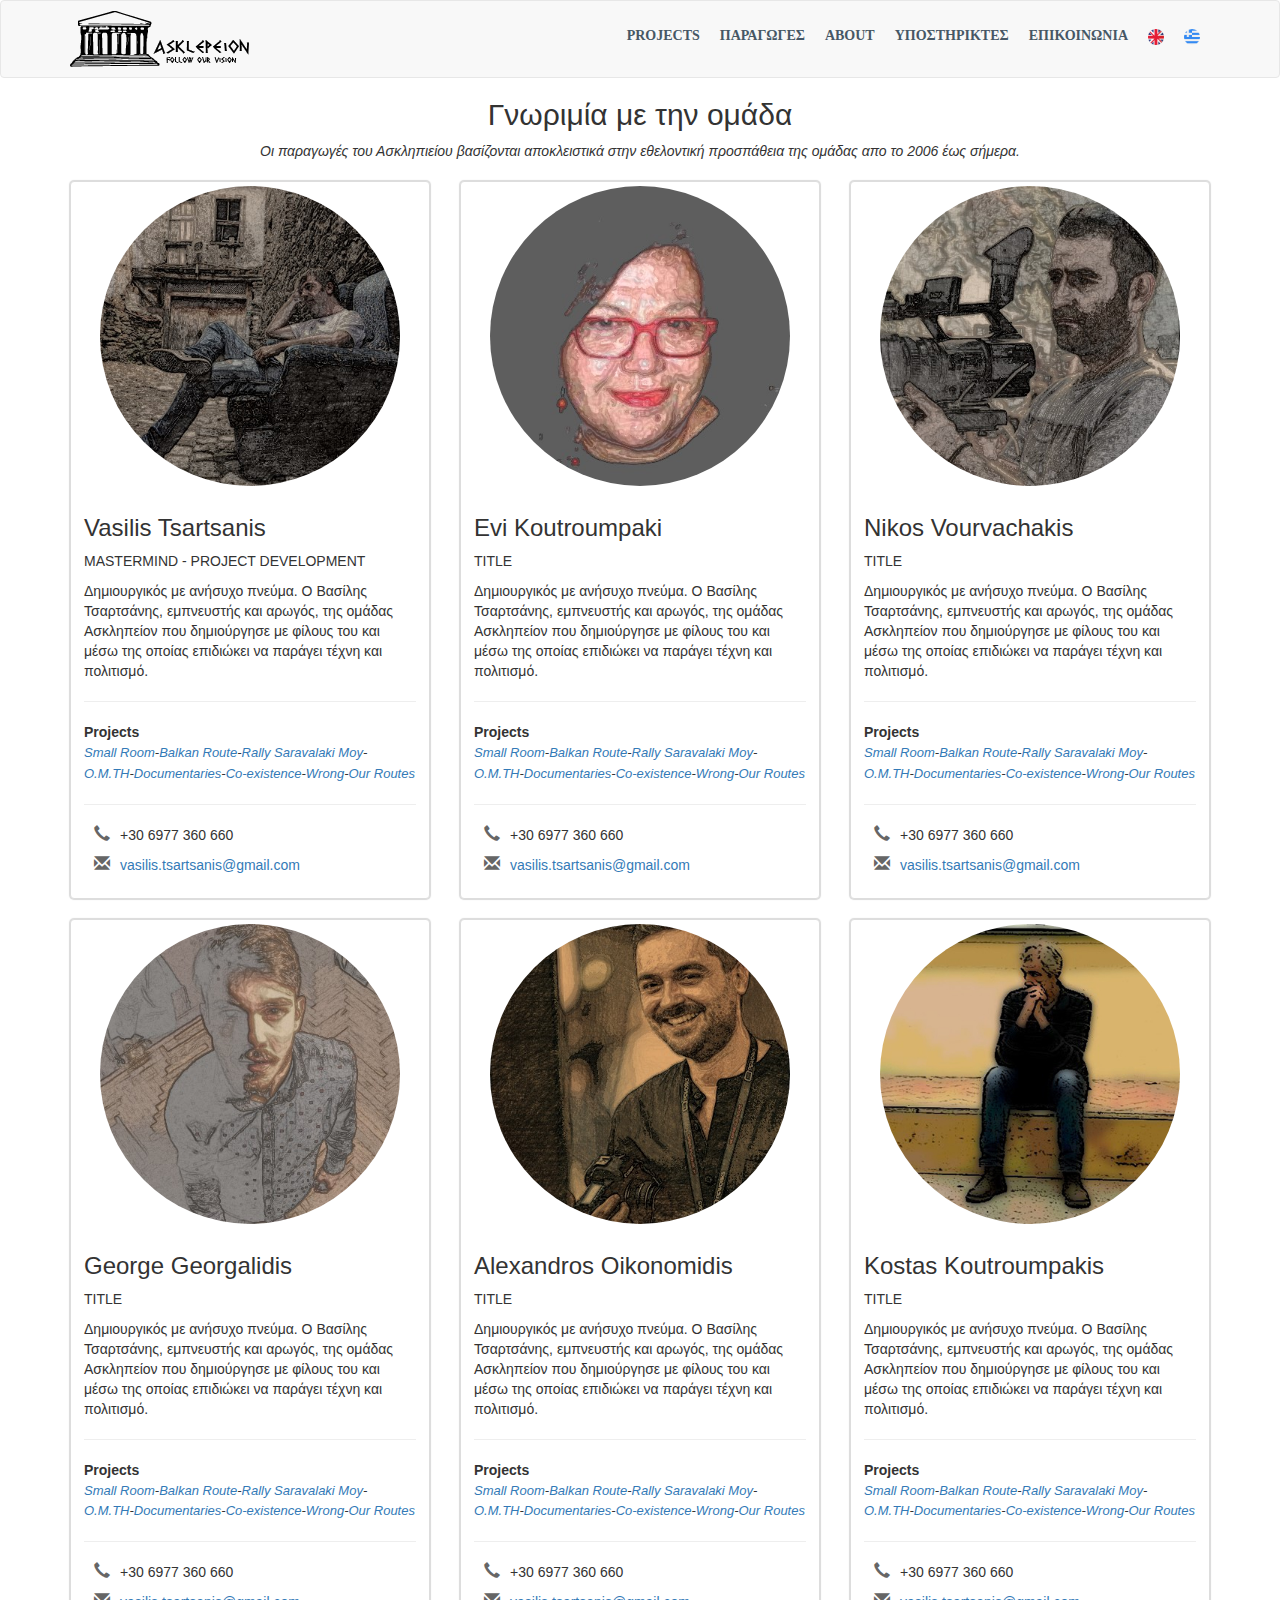
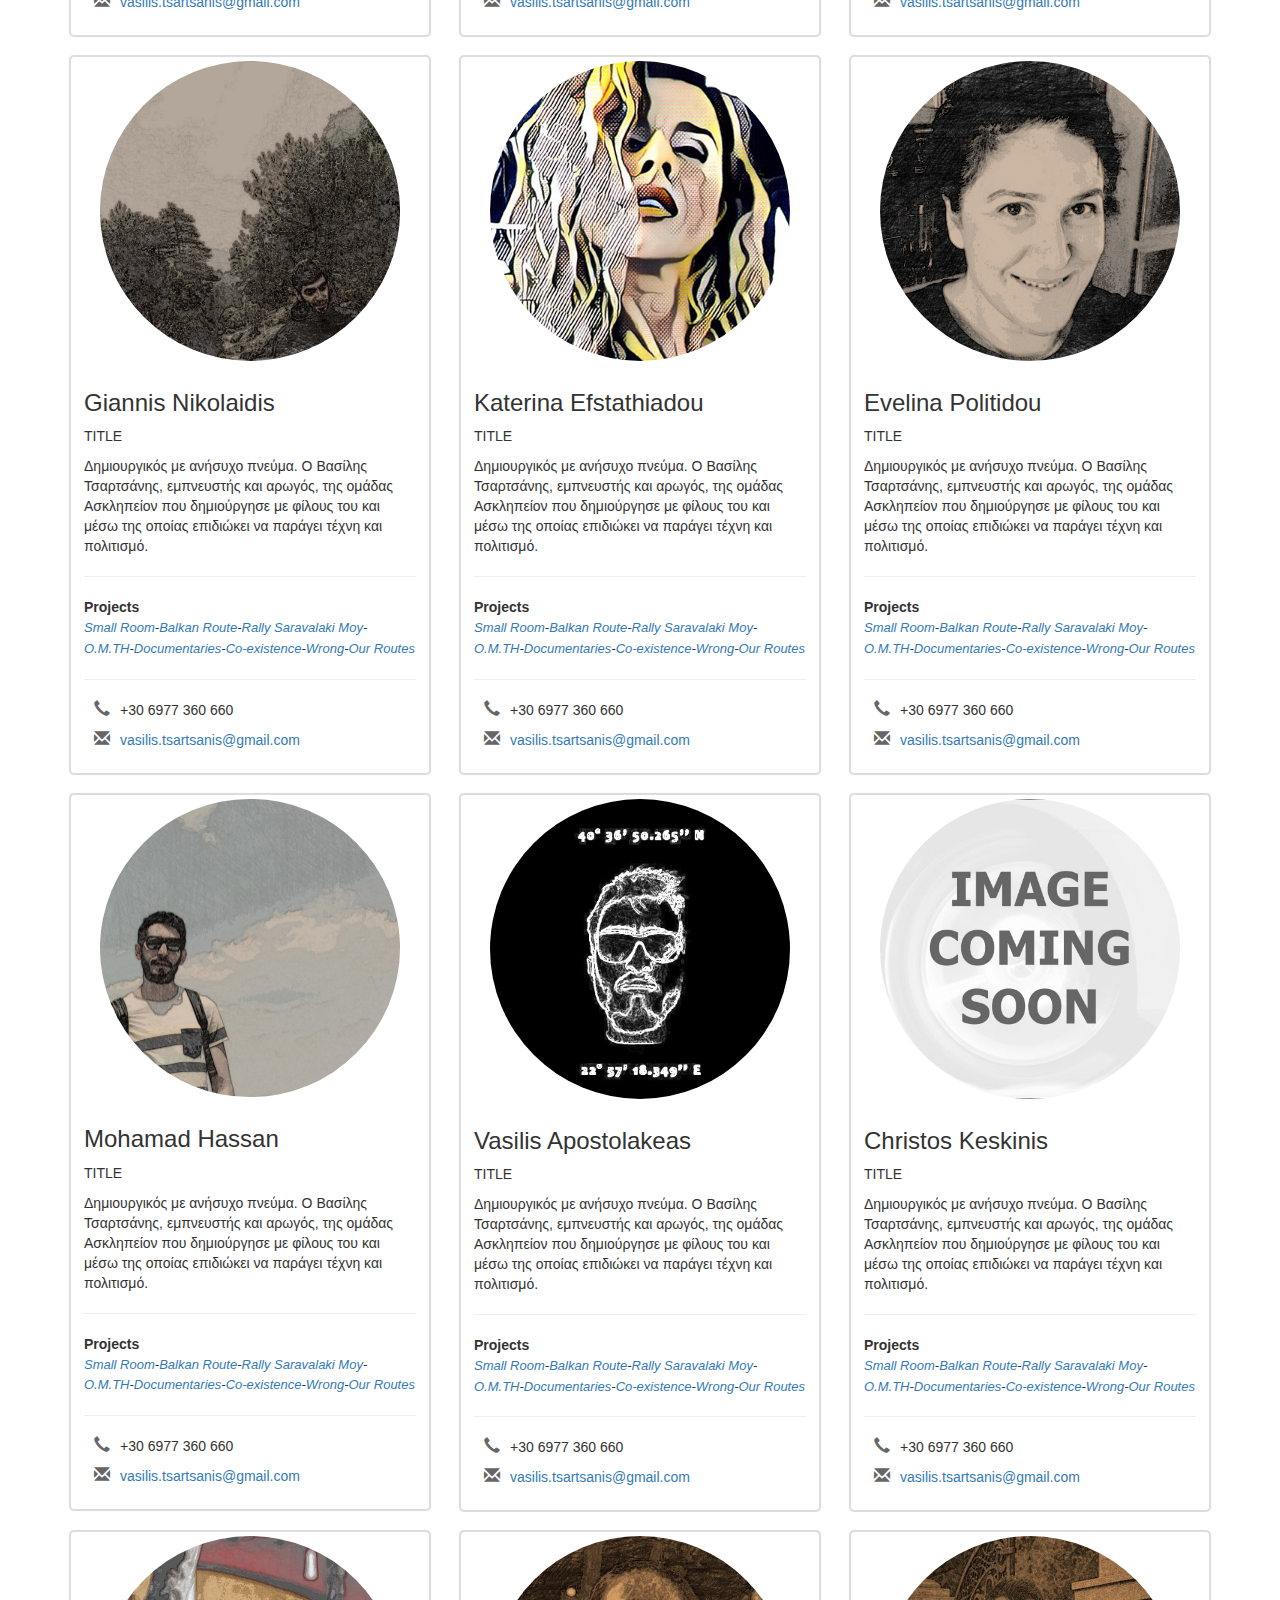
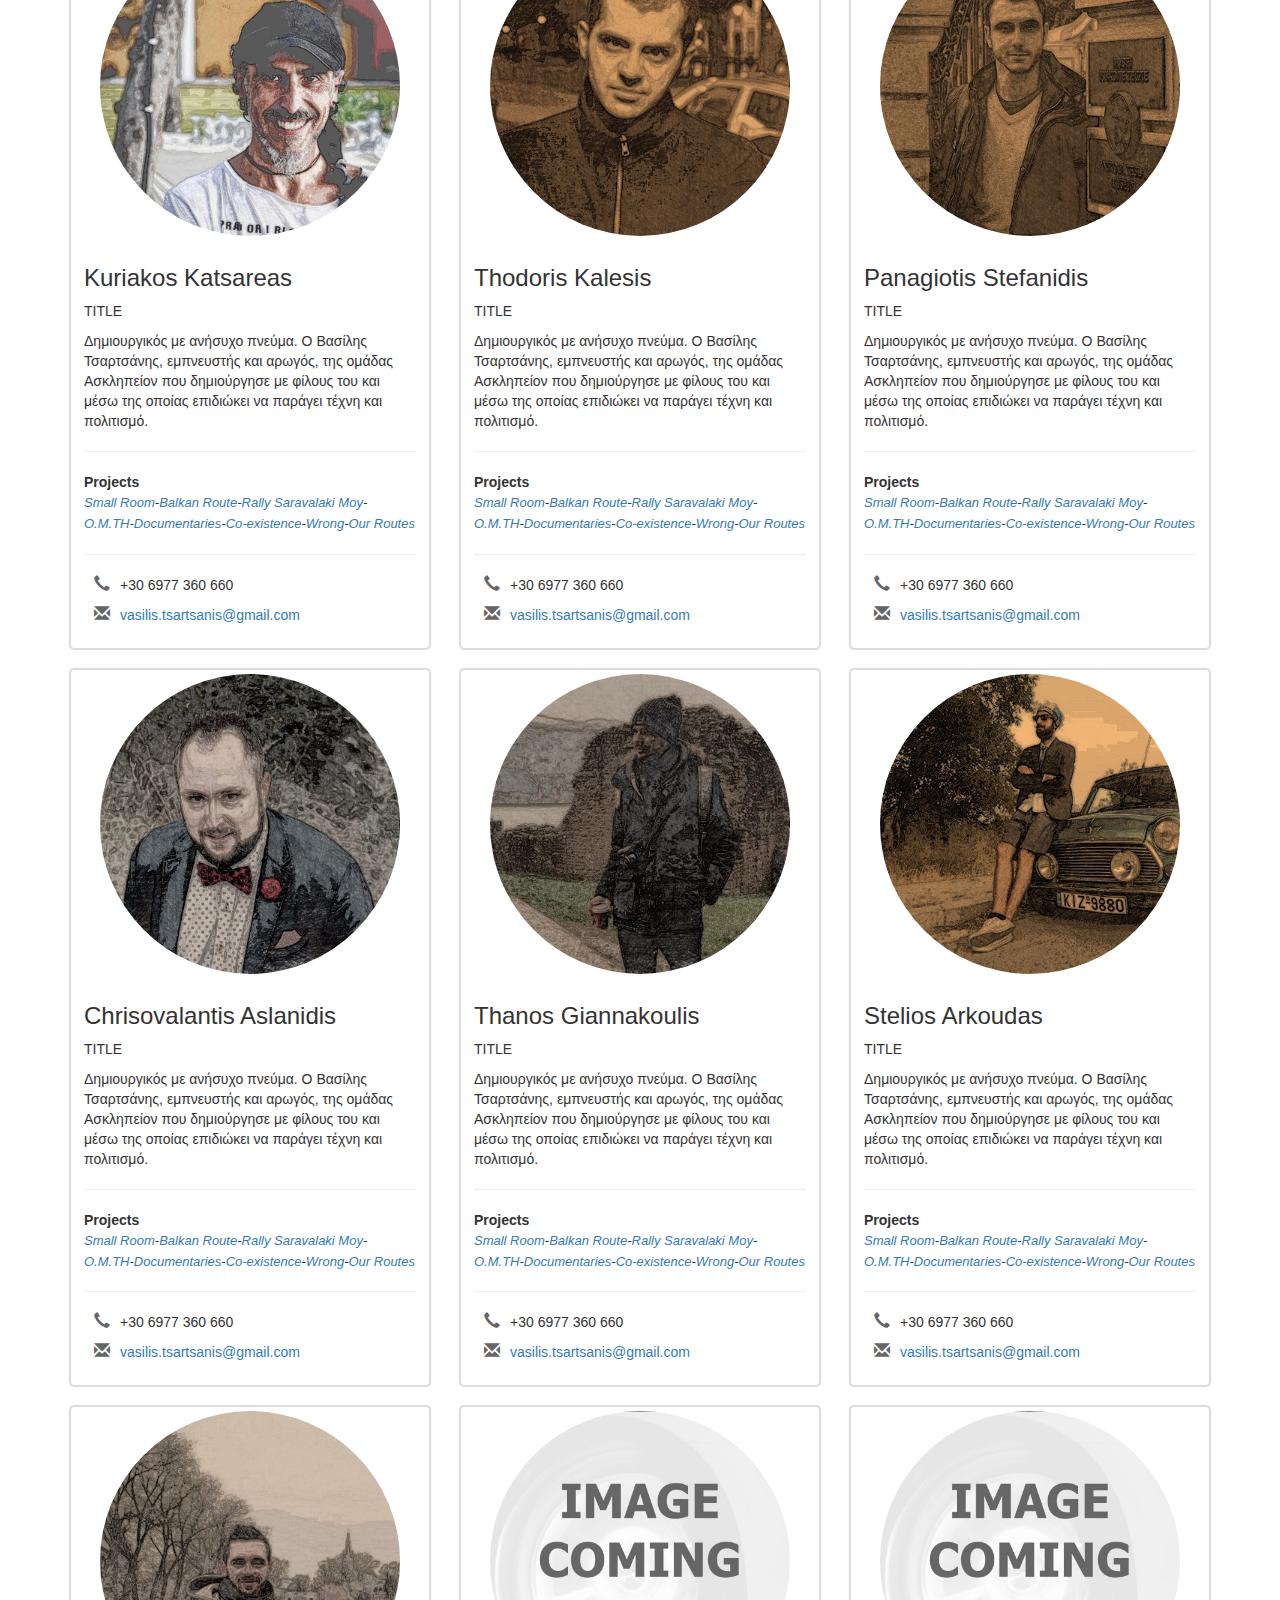
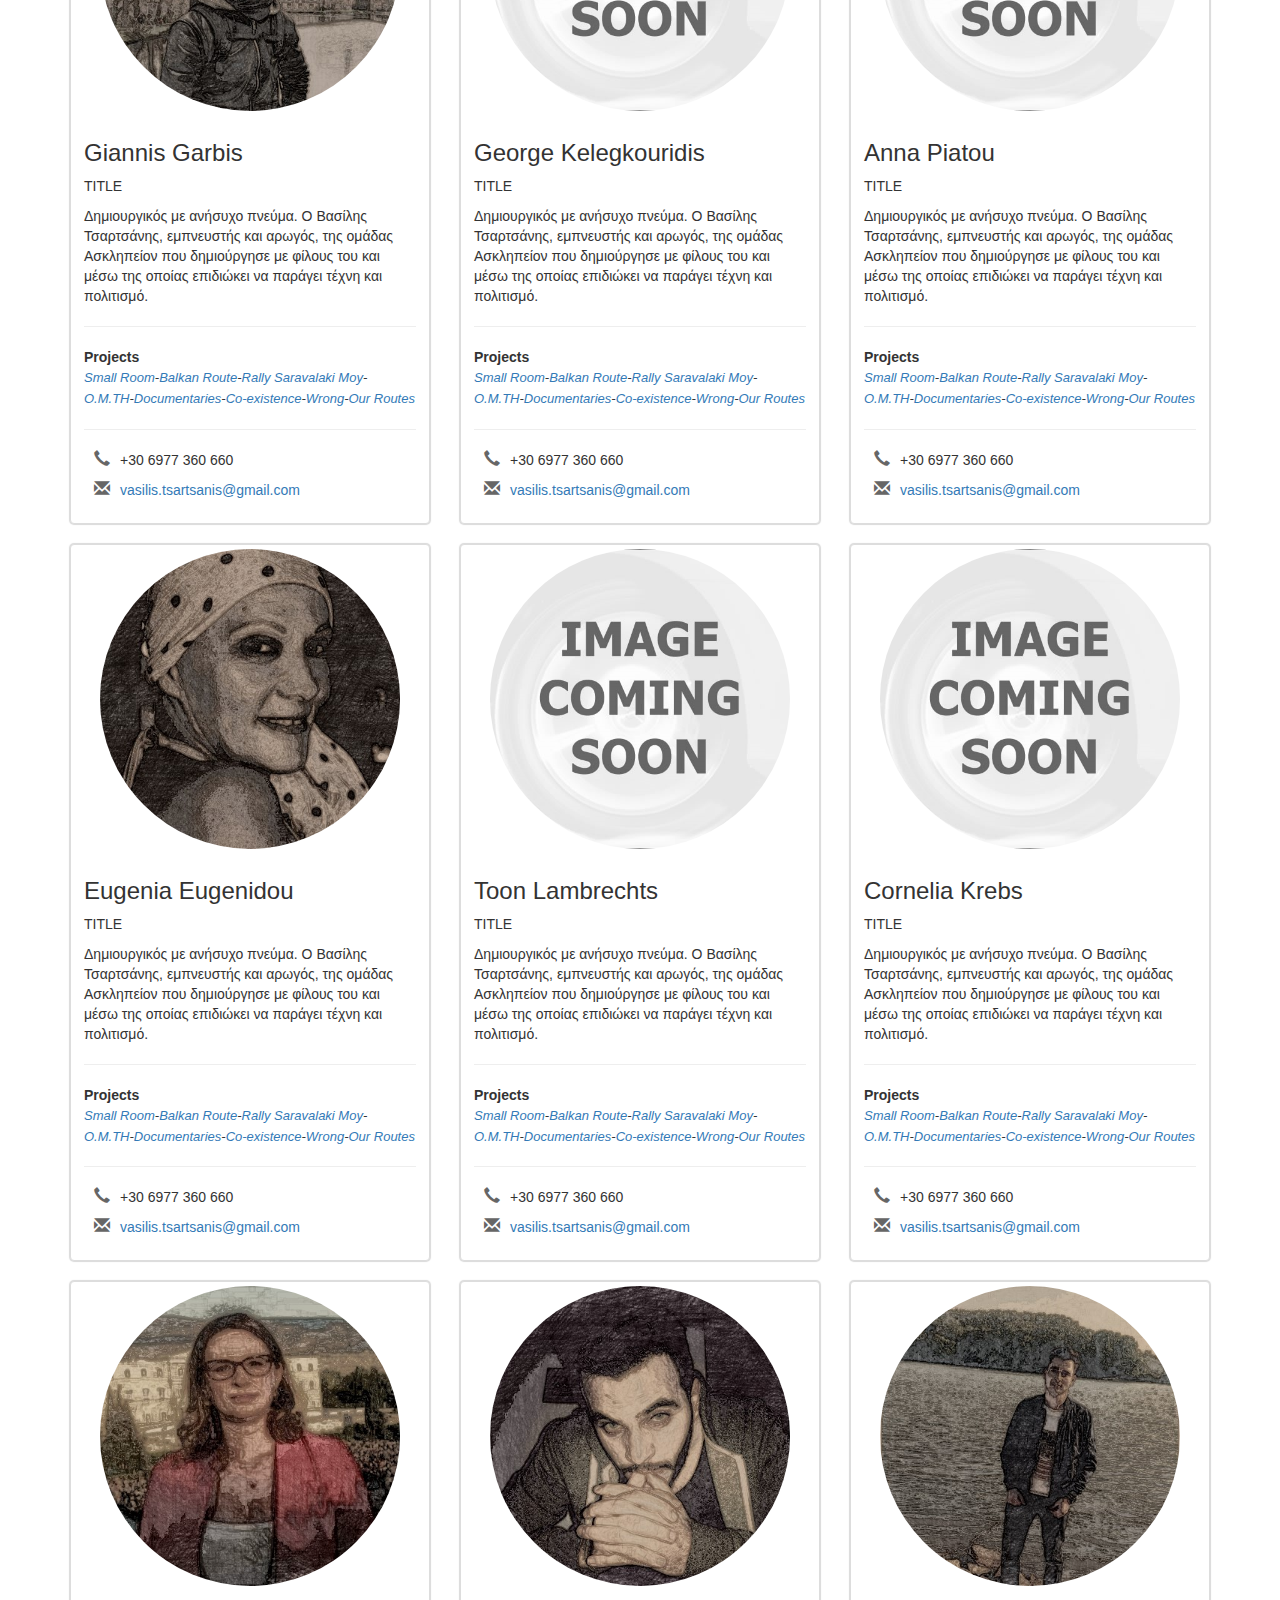
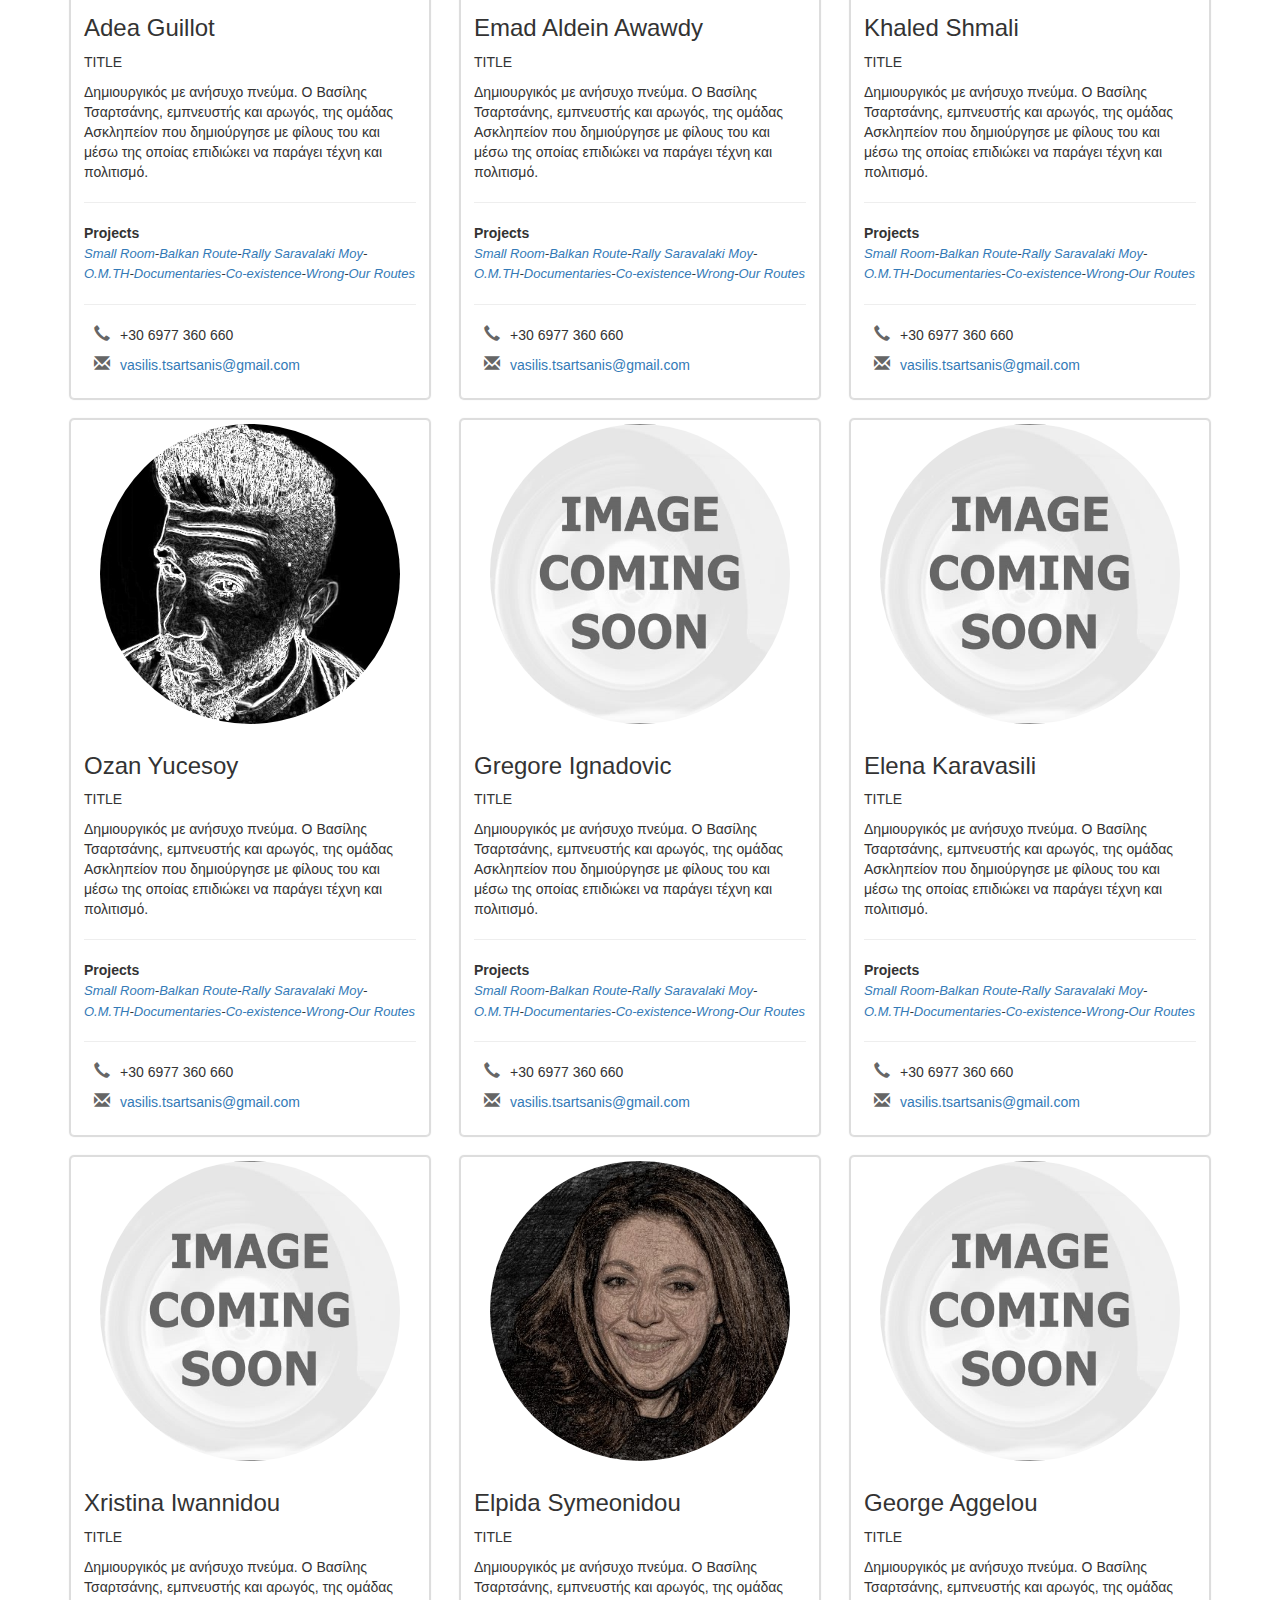
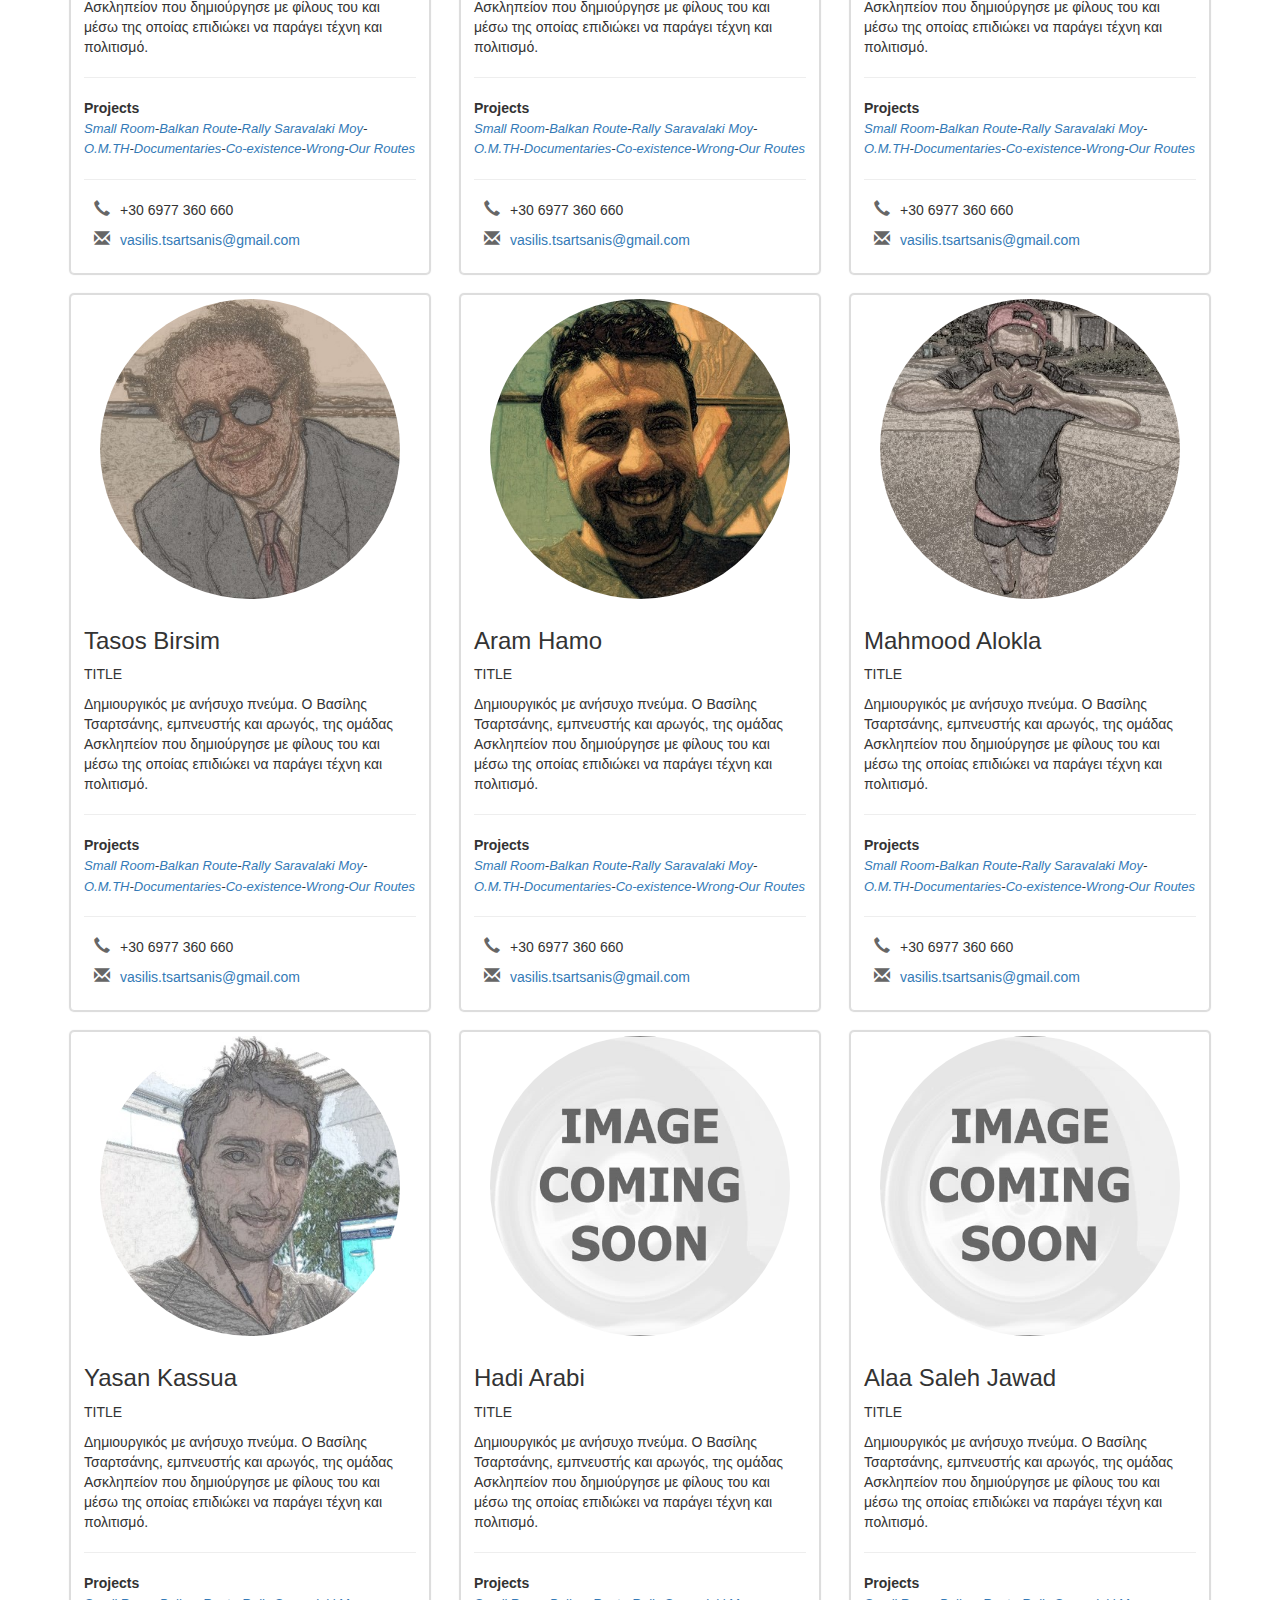
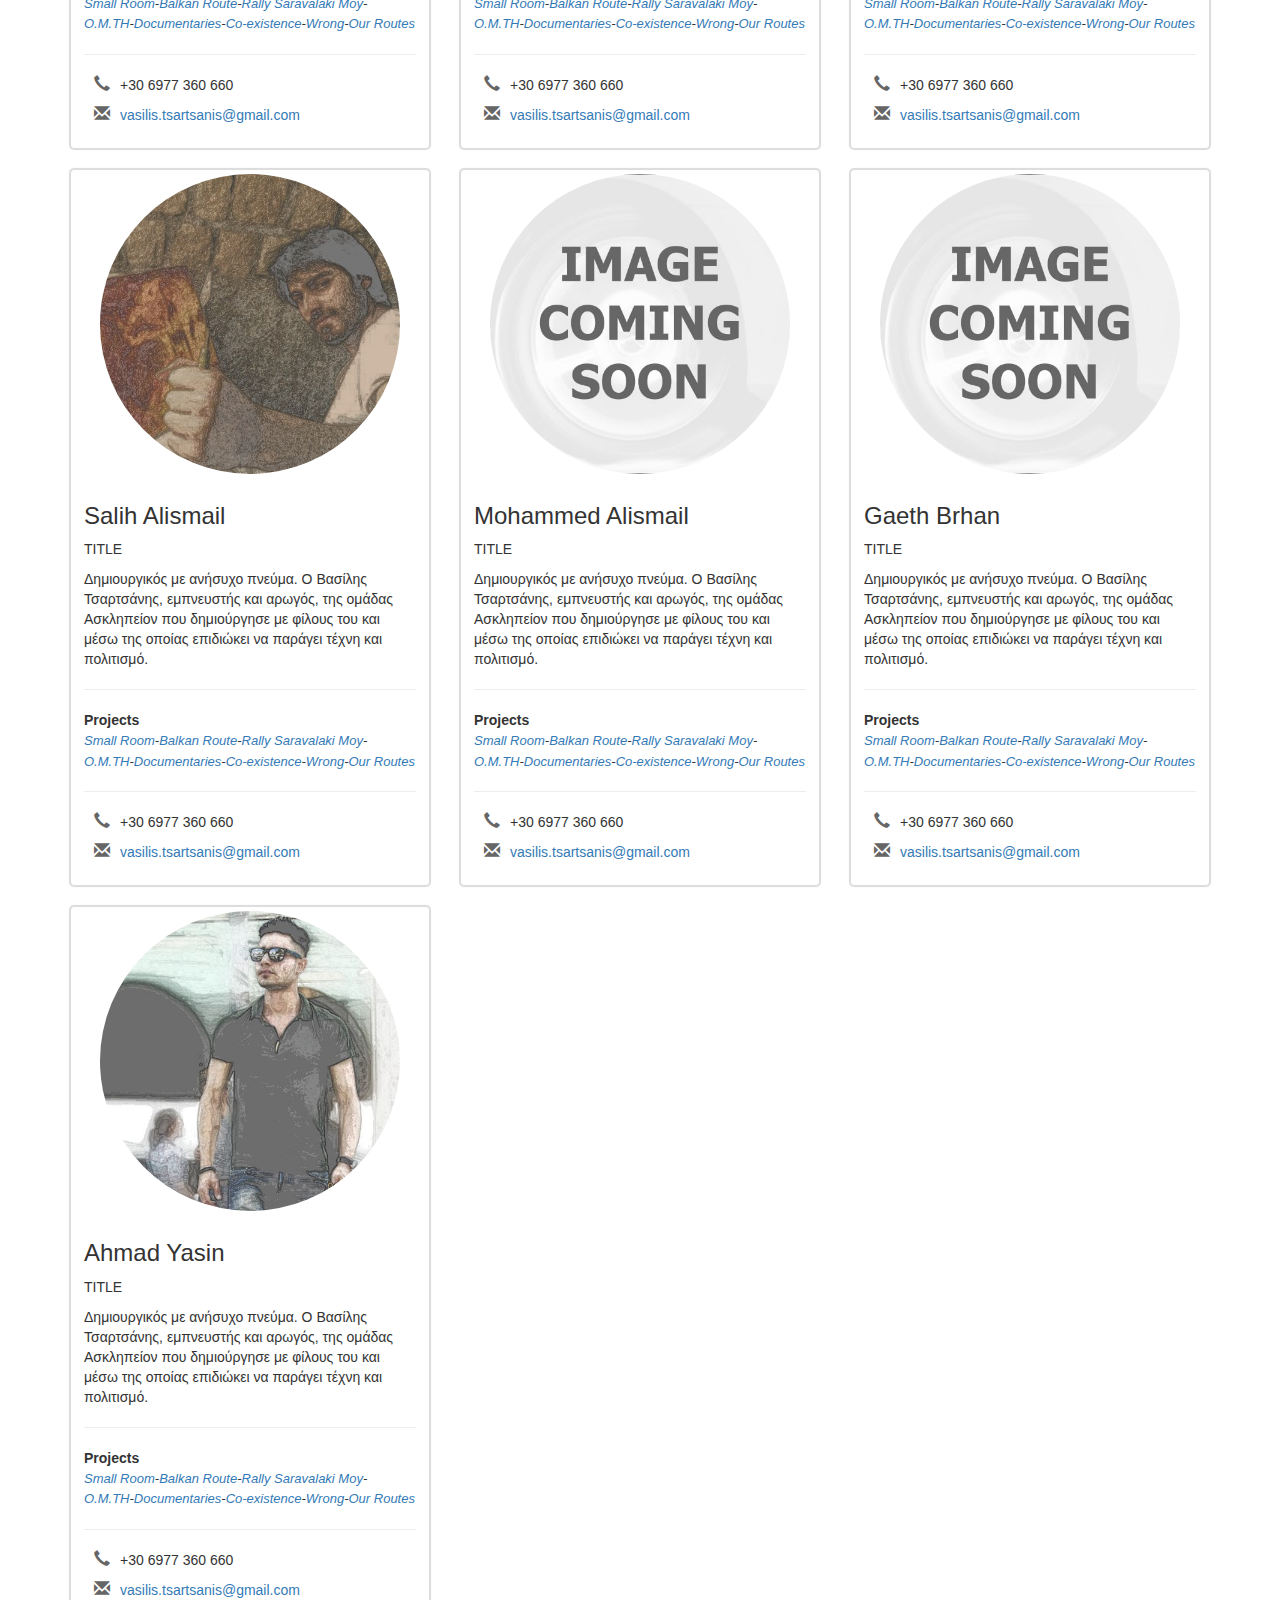
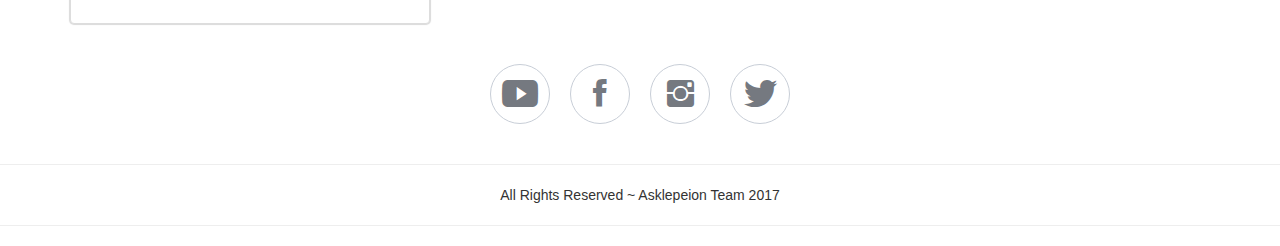
==== commit 7662e9c8: "Update indexgr.html" ====
--- a/indexgr.html
+++ b/indexgr.html
@@ -167,7 +167,31 @@
                                 </div>
                             </div>
                       </div>
-
+		    
+		      <div class="col-md-4 col-sm-6">
+                            <div class="thumbnail our-team"><img class="img-circle img-responsive" height="300" width="300" src="assets/img/kou.jpg">
+                              <ul class="social">
+                                <li><a href="#" target="_blank"><i class="fa fa-facebook"></i></a></li>
+                                <li><a href="#" target="_blank"><i class="fa fa-twitter"></i></a></li>
+                                <li><a href="#" target="_blank"><i class="fa fa-google-plus"></i></a></li>
+                                <li><a href="#" target="_blank"><i class="fa fa-linkedin"></i></a></li>
+                            </ul>
+                                <div class="caption" style="text-align:left;">
+                                  <!--Name-->
+                                    <h3>Kostas Koutroumpakis</h3>
+                                  <!--Title-->
+                                    <p class="text-uppercase">Title</p>
+                                    <p>Δημιουργικός με ανήσυχο πνεύμα. Ο Βασίλης Τσαρτσάνης, εμπνευστής και αρωγός, της ομάδας Ασκληπείον που δημιούργησε με φίλους του και μέσω της οποίας επιδιώκει να παράγει τέχνη και πολιτισμό.</p>
+                                    <hr>
+                                    <p><b>Projects</b><br><em style="font-size: 13px;"><a href="http://www.asklepeion.gr/en/small-room-project/" target="_blank">Small Room</a>-<a href="http://www.asklepeion.gr/en/balkans/" target="_blank">Balkan Route</a>-<a href="http://www.asklepeion.gr/en/rally-saravalaki-moy/" target="_blank">Rally Saravalaki Moy</a>-<br><a href="http://www.asklepeion.gr/en/o-m-th/" target="_blank">O.M.TH</a>-<a href="http://www.asklepeion.gr/en/documentaries-films/" target="_blank">Documentaries</a>-<a href="http://www.asklepeion.gr/en/co-existence/" target="_blank">Co-existence</a>-<a href="http://www.asklepeion.gr/en/wrong-vibrations/" target="_blank">Wrong</a>-<a href="http://www.asklepeion.gr/en/our-routes/" target="_blank">Our Routes</a></em>
+                                    </p>
+                                    <hr>
+                                    <p><i class="glyphicon glyphicon-earphone"></i>+30 6977 360 660</p>
+                                    <p><i class="glyphicon glyphicon-envelope"></i><a href="mailto:vasilis.tsartsanis@gmail.com">vasilis.tsartsanis@gmail.com </a></p>
+                                </div>
+                            </div>
+                      </div>
+		    
                       <div class="col-md-4 col-sm-6">
                             <div class="thumbnail our-team"><img class="img-circle img-responsive" height="300" width="300" src="assets/img/psi.jpg">
                               <ul class="social">
@@ -179,30 +203,6 @@
                                 <div class="caption" style="text-align:left;">
                                   <!--Name-->
                                     <h3>Giannis Nikolaidis</h3>
-                                  <!--Title-->
-                                    <p class="text-uppercase">Title</p>
-                                    <p>Δημιουργικός με ανήσυχο πνεύμα. Ο Βασίλης Τσαρτσάνης, εμπνευστής και αρωγός, της ομάδας Ασκληπείον που δημιούργησε με φίλους του και μέσω της οποίας επιδιώκει να παράγει τέχνη και πολιτισμό.</p>
-                                    <hr>
-                                    <p><b>Projects</b><br><em style="font-size: 13px;"><a href="http://www.asklepeion.gr/en/small-room-project/" target="_blank">Small Room</a>-<a href="http://www.asklepeion.gr/en/balkans/" target="_blank">Balkan Route</a>-<a href="http://www.asklepeion.gr/en/rally-saravalaki-moy/" target="_blank">Rally Saravalaki Moy</a>-<br><a href="http://www.asklepeion.gr/en/o-m-th/" target="_blank">O.M.TH</a>-<a href="http://www.asklepeion.gr/en/documentaries-films/" target="_blank">Documentaries</a>-<a href="http://www.asklepeion.gr/en/co-existence/" target="_blank">Co-existence</a>-<a href="http://www.asklepeion.gr/en/wrong-vibrations/" target="_blank">Wrong</a>-<a href="http://www.asklepeion.gr/en/our-routes/" target="_blank">Our Routes</a></em>
-                                    </p>
-                                    <hr>
-                                    <p><i class="glyphicon glyphicon-earphone"></i>+30 6977 360 660</p>
-                                    <p><i class="glyphicon glyphicon-envelope"></i><a href="mailto:vasilis.tsartsanis@gmail.com">vasilis.tsartsanis@gmail.com </a></p>
-                                </div>
-                            </div>
-                      </div>
-
-                      <div class="col-md-4 col-sm-6">
-                            <div class="thumbnail our-team"><img class="img-circle img-responsive" height="300" width="300" src="assets/img/kou.jpg">
-                              <ul class="social">
-                                <li><a href="#" target="_blank"><i class="fa fa-facebook"></i></a></li>
-                                <li><a href="#" target="_blank"><i class="fa fa-twitter"></i></a></li>
-                                <li><a href="#" target="_blank"><i class="fa fa-google-plus"></i></a></li>
-                                <li><a href="#" target="_blank"><i class="fa fa-linkedin"></i></a></li>
-                            </ul>
-                                <div class="caption" style="text-align:left;">
-                                  <!--Name-->
-                                    <h3>Kostas Koutroumpakis</h3>
                                   <!--Title-->
                                     <p class="text-uppercase">Title</p>
                                     <p>Δημιουργικός με ανήσυχο πνεύμα. Ο Βασίλης Τσαρτσάνης, εμπνευστής και αρωγός, της ομάδας Ασκληπείον που δημιούργησε με φίλους του και μέσω της οποίας επιδιώκει να παράγει τέχνη και πολιτισμό.</p>
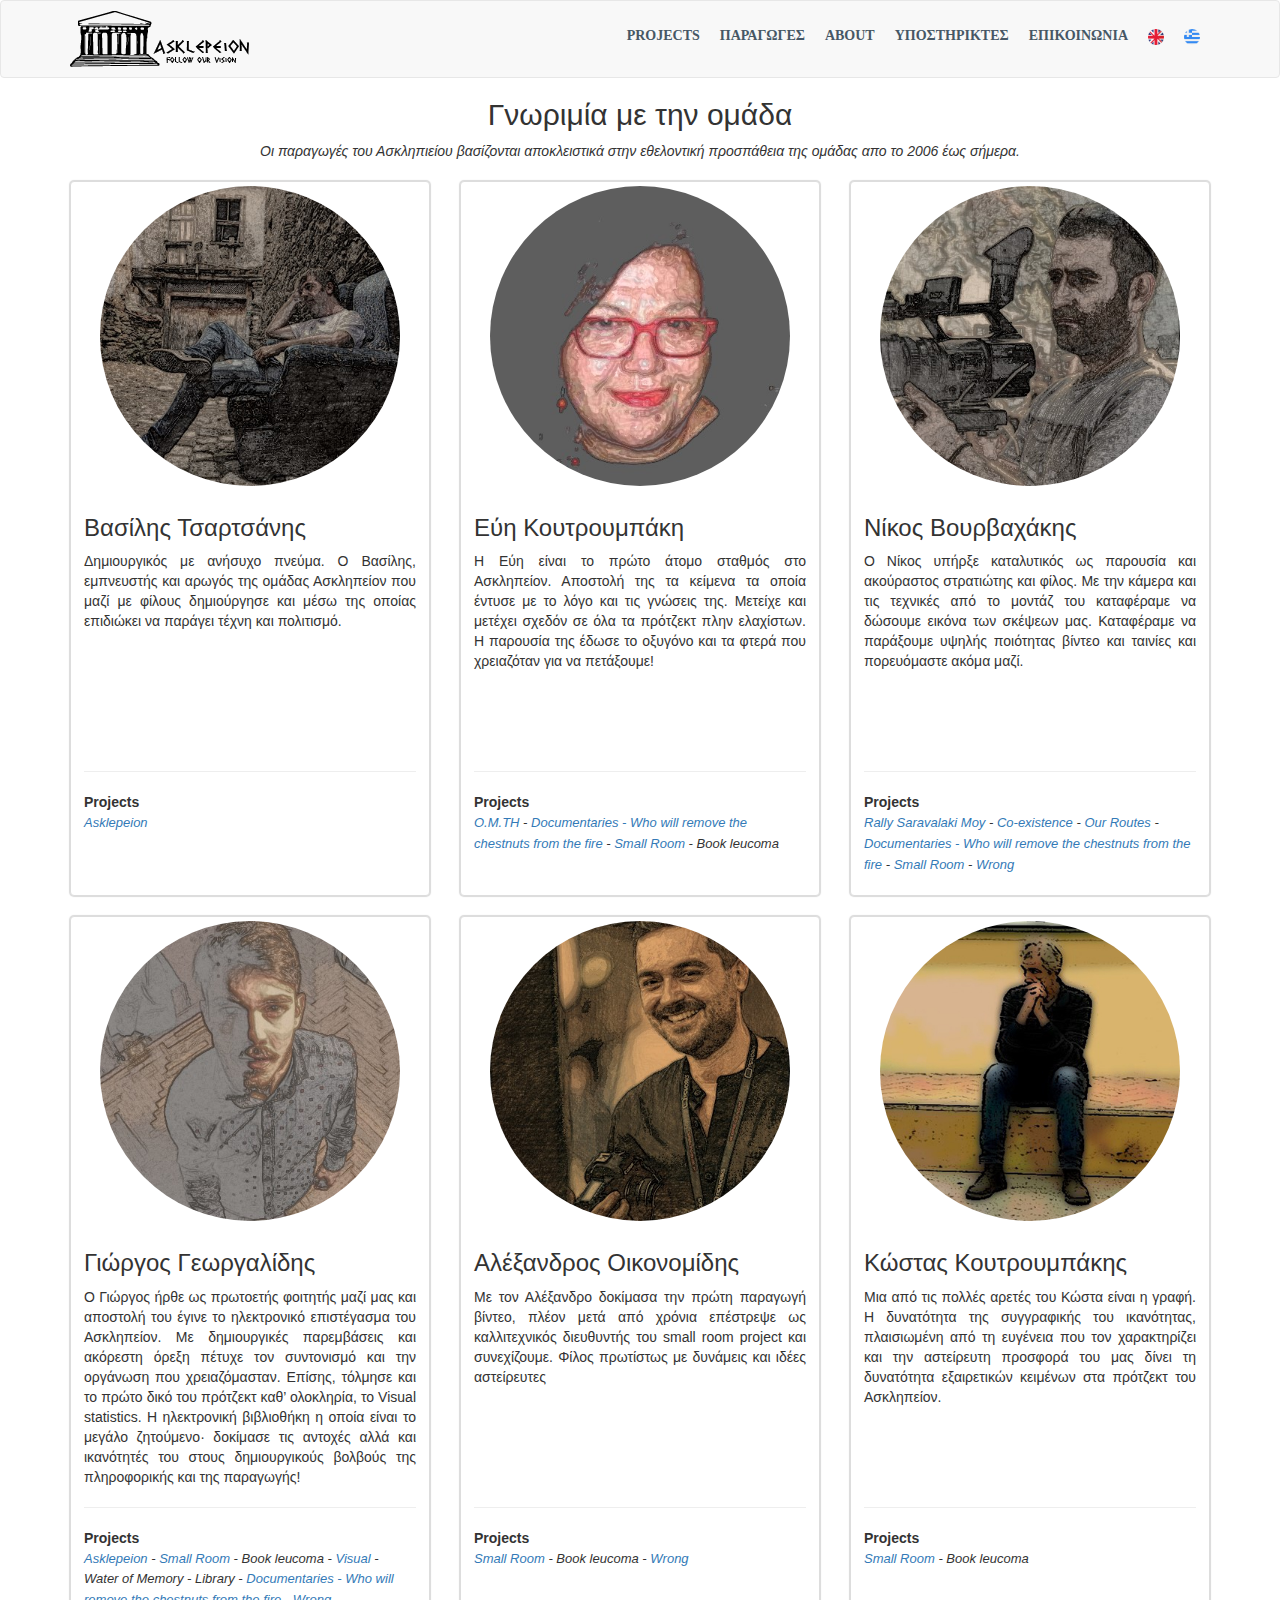
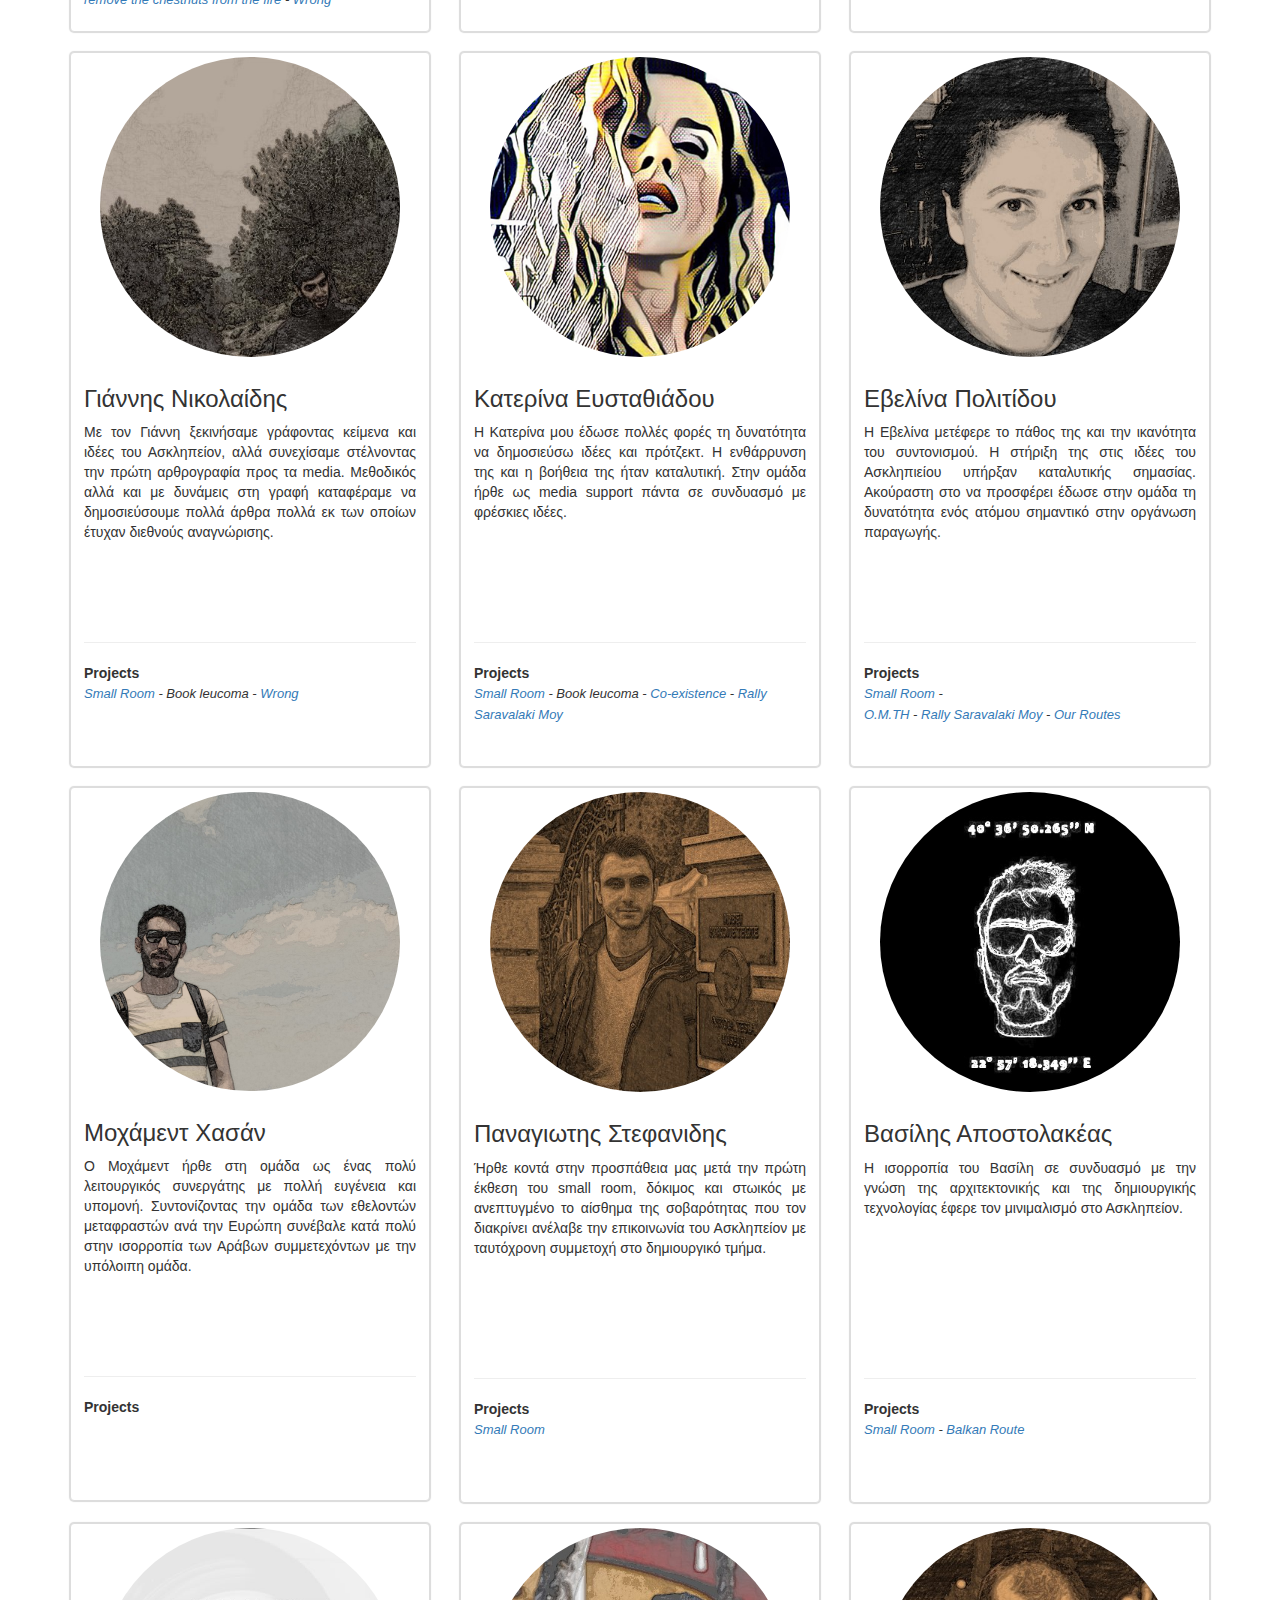
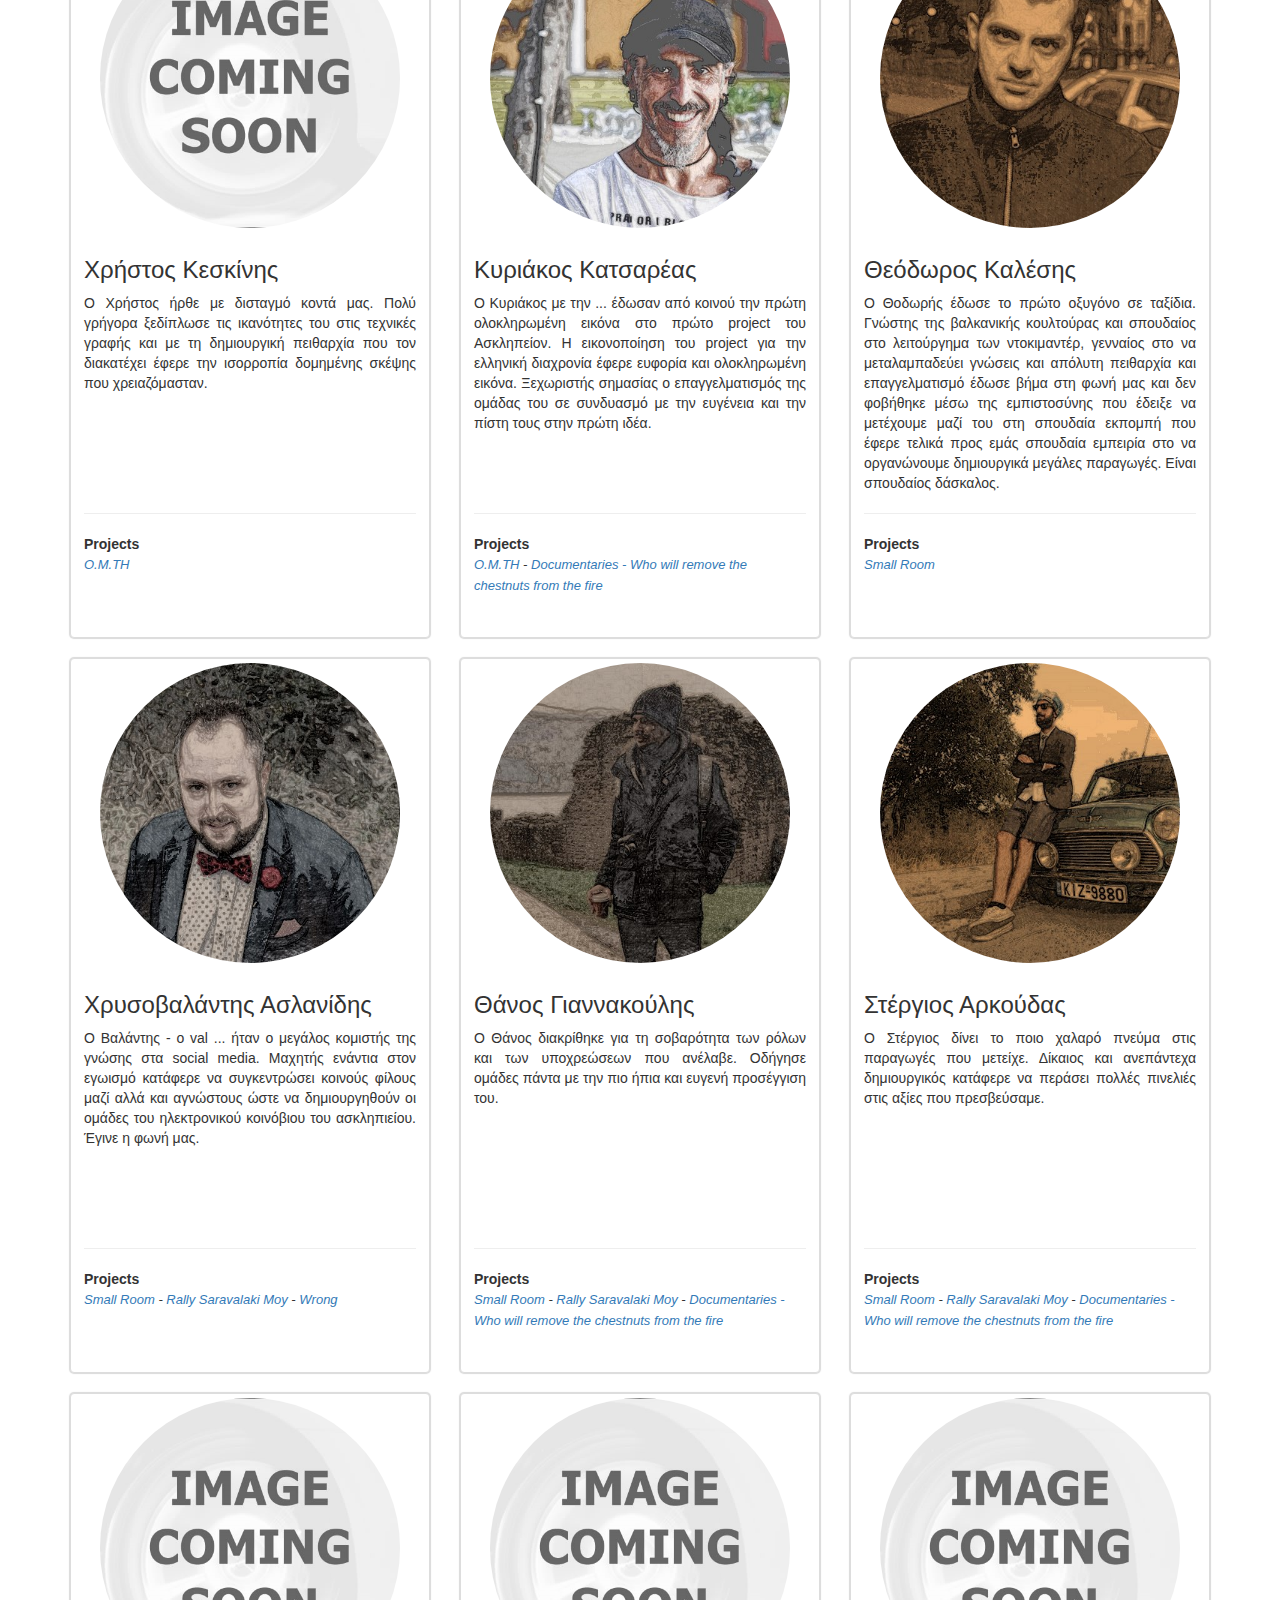
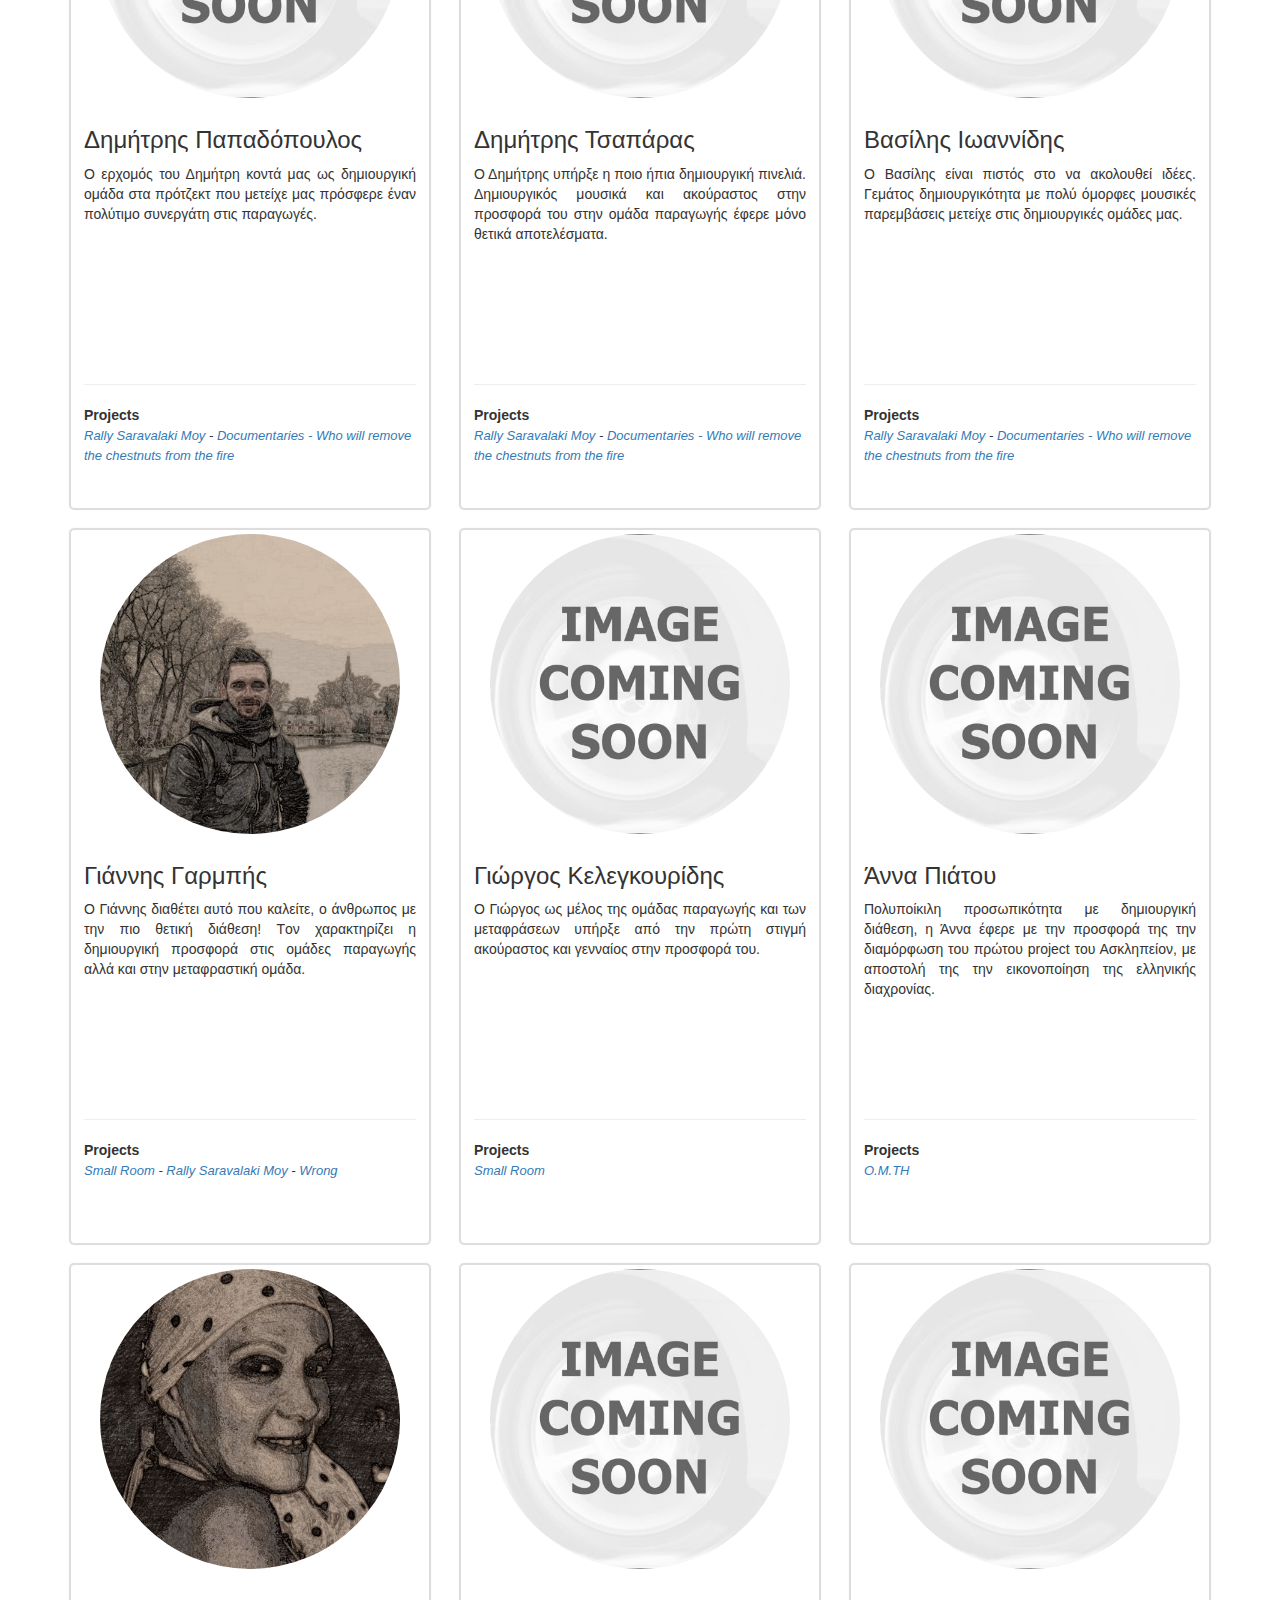
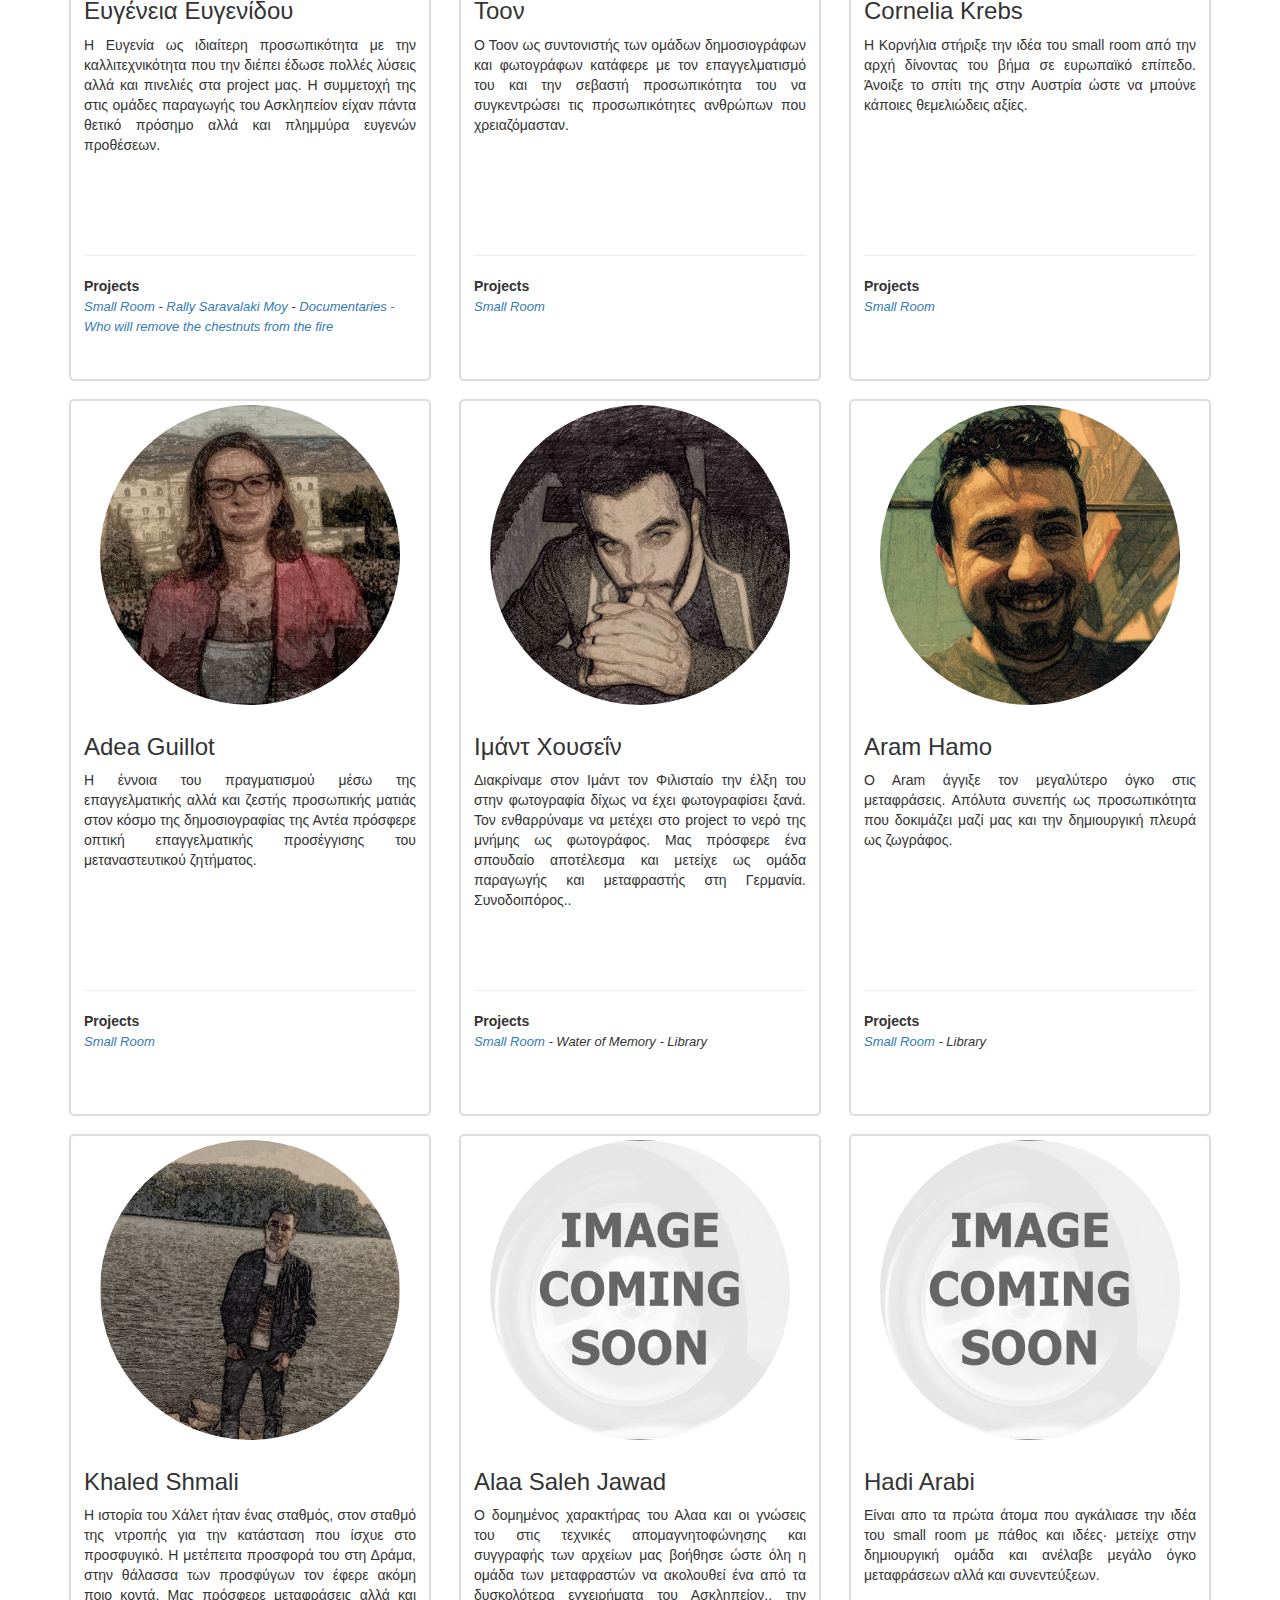
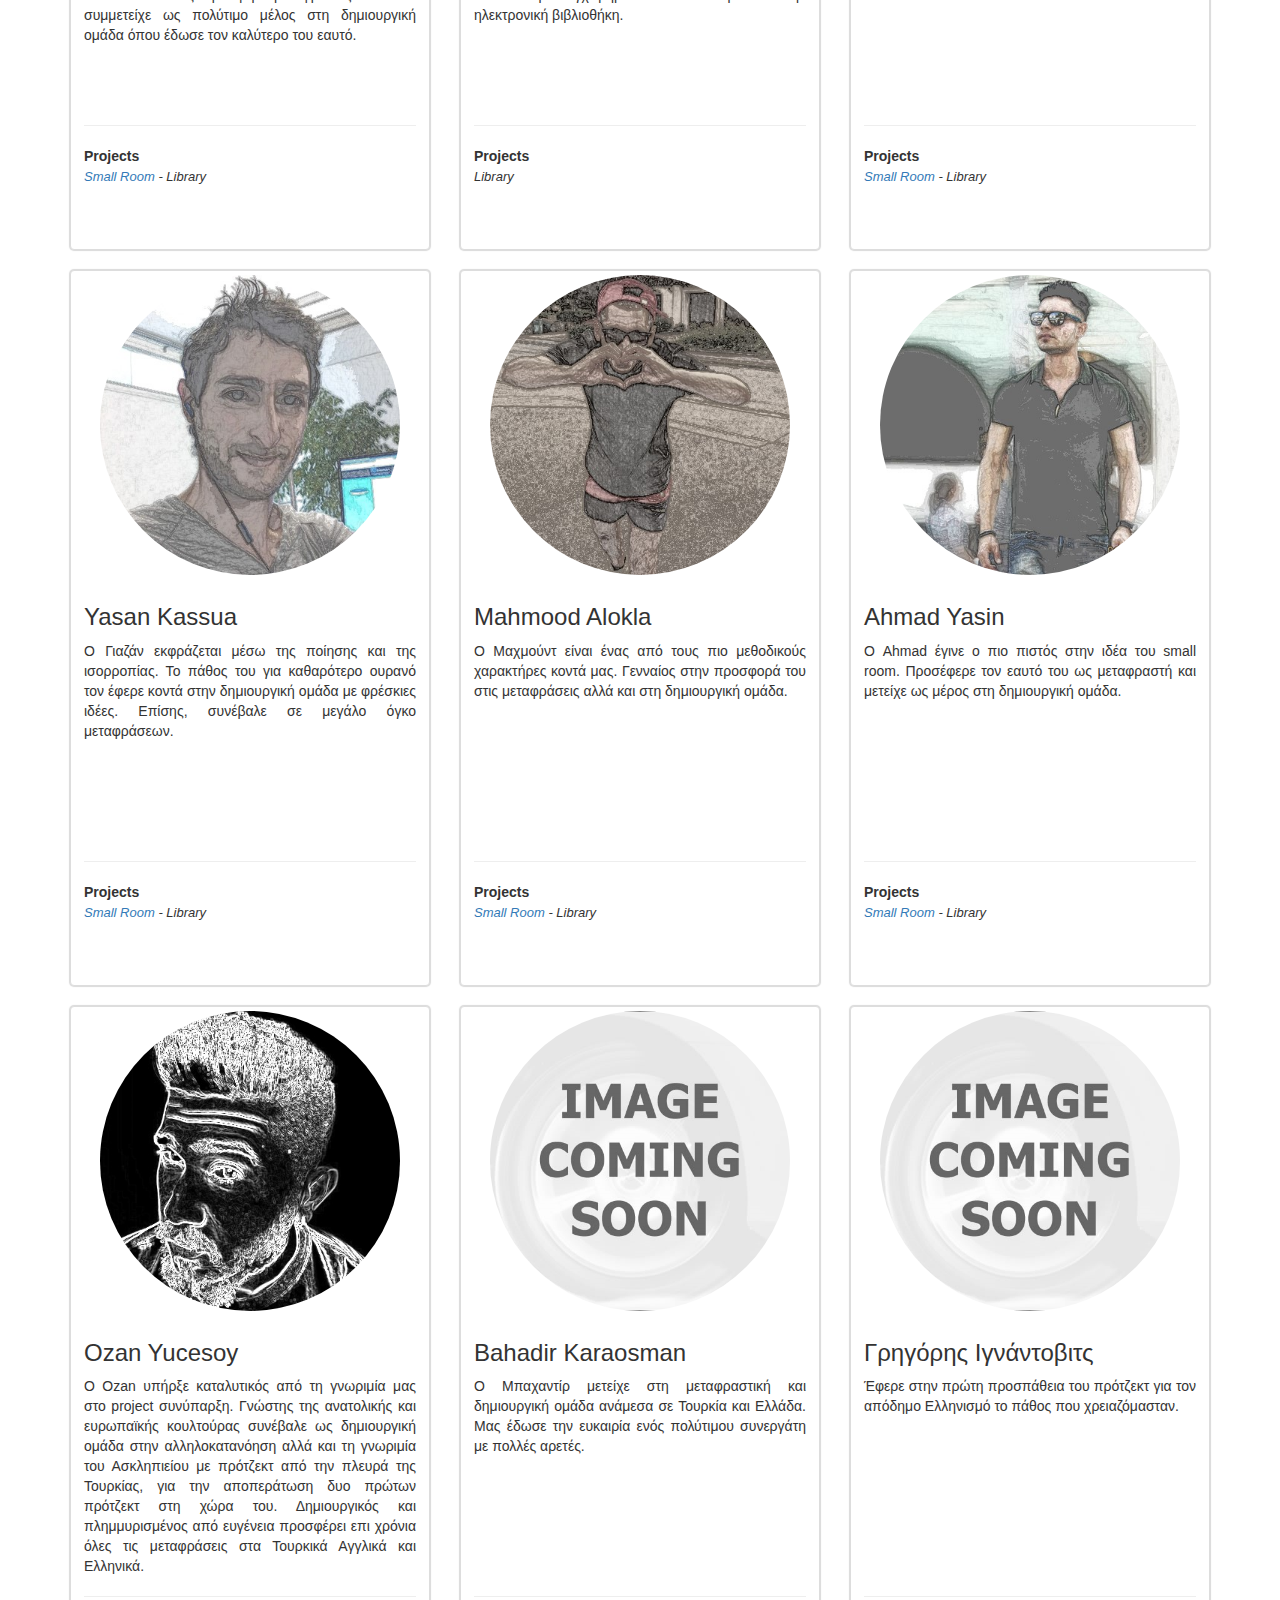
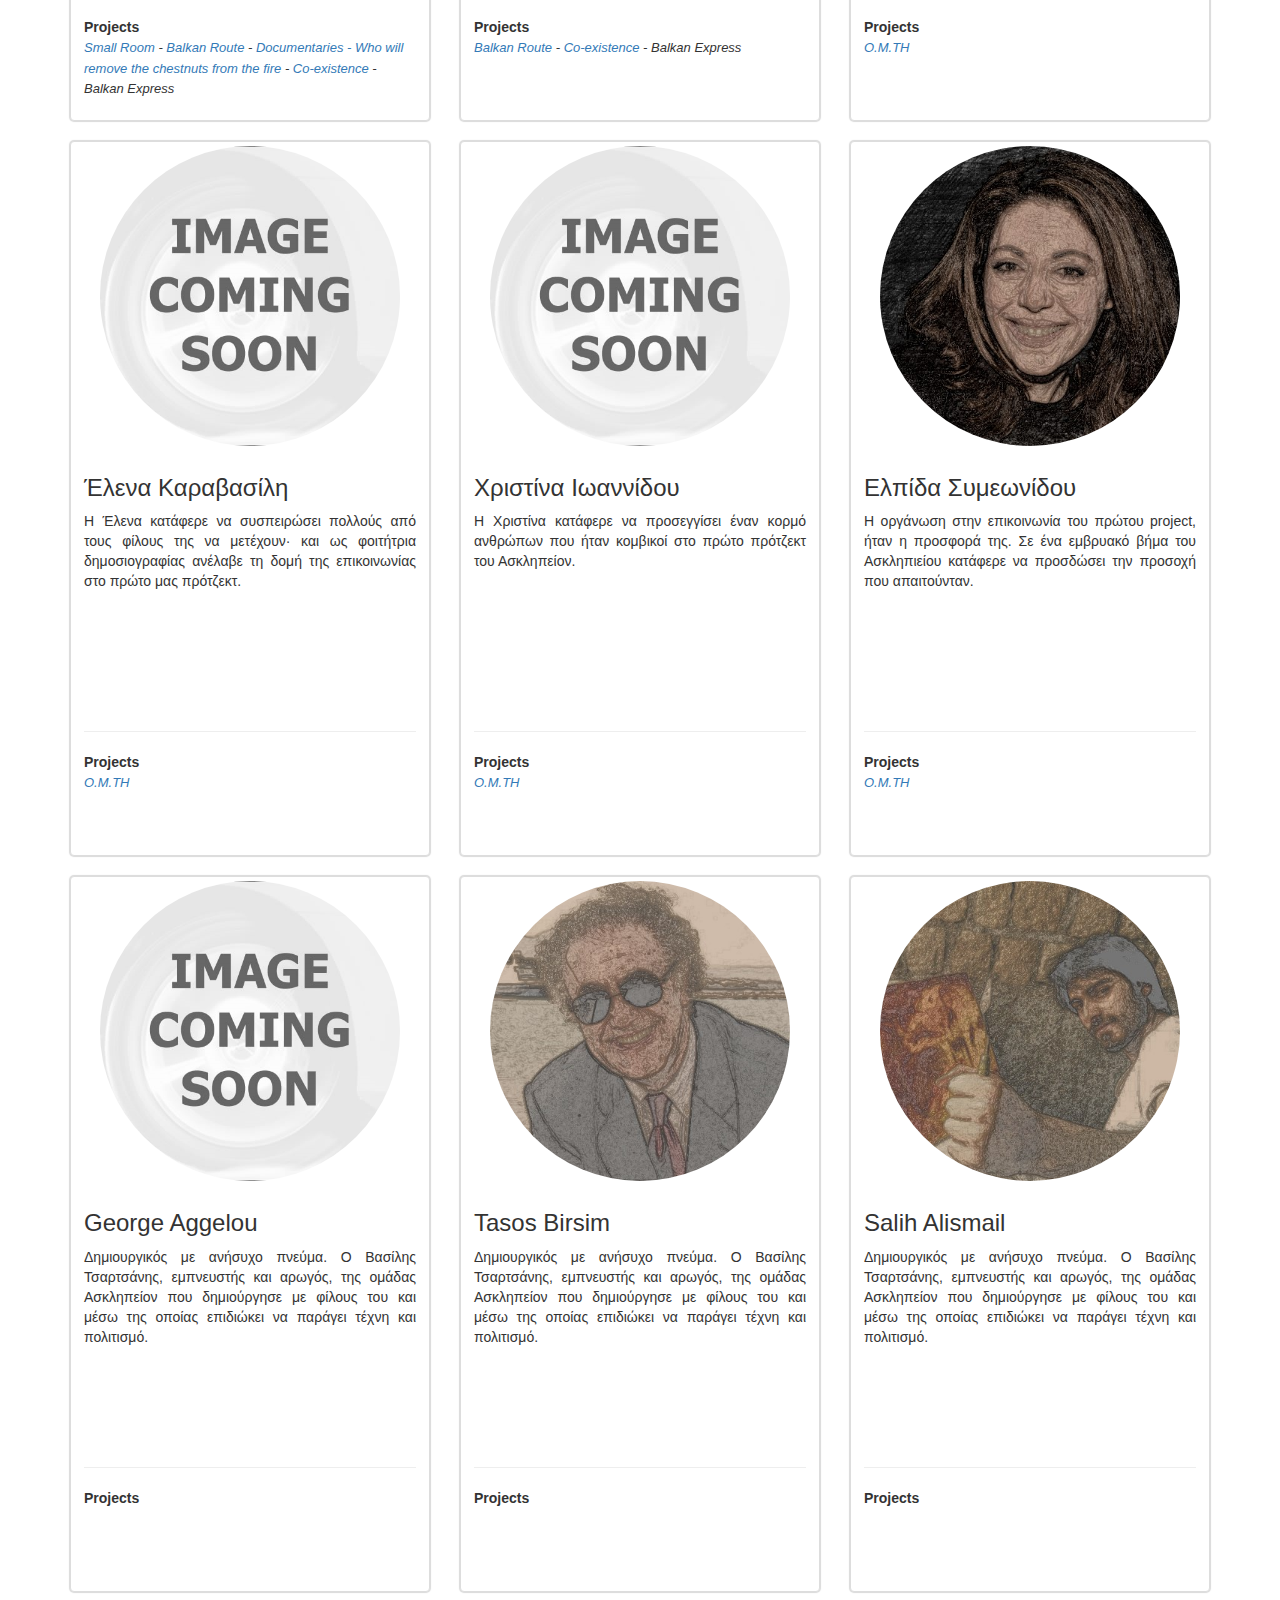
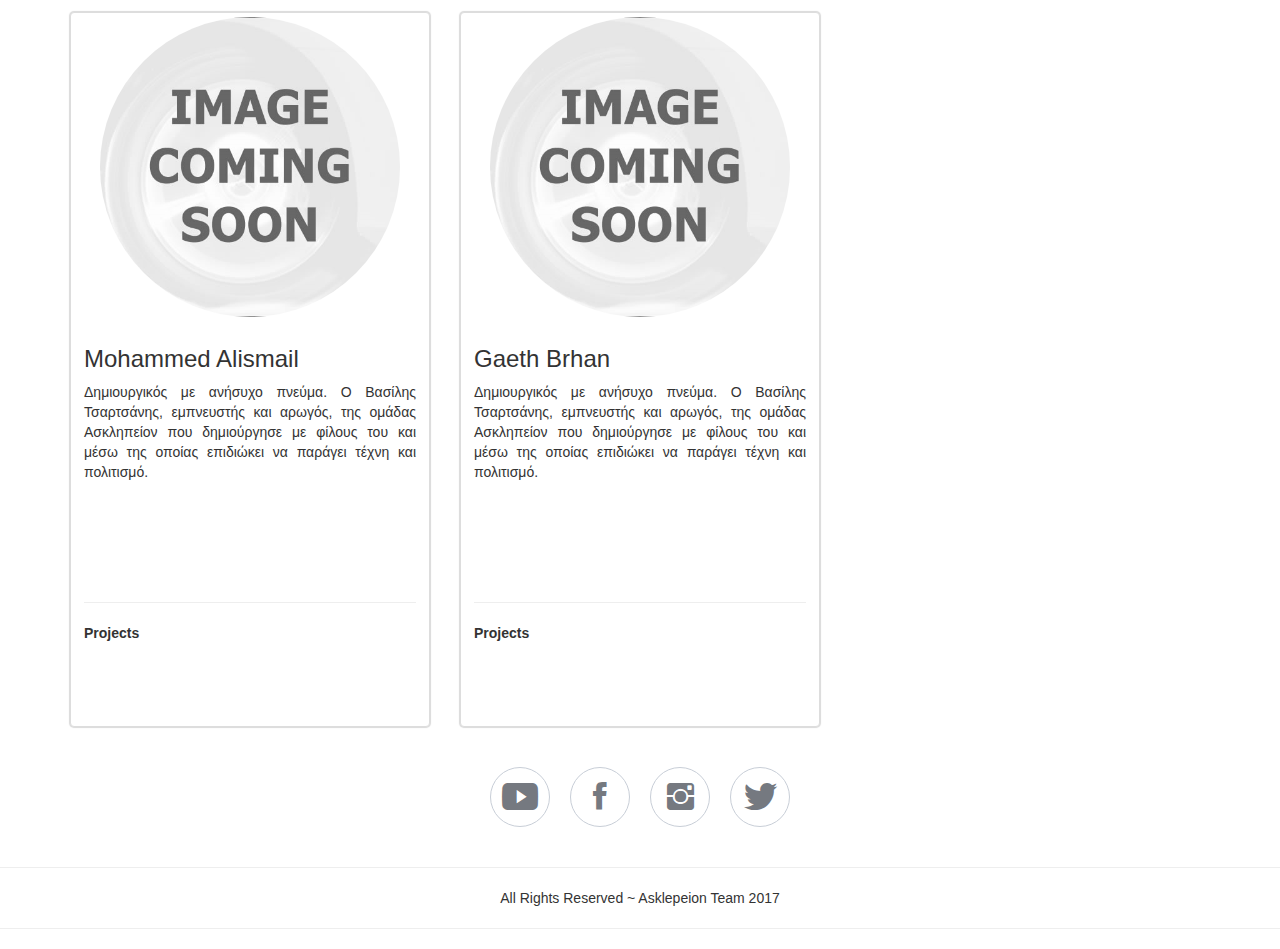
==== commit fec97c01: "Add files via upload" ====
--- a/indexgr.html
+++ b/indexgr.html
@@ -47,7 +47,7 @@
 
           <!--Field 1-->
             <div class="row">
-                      <div class="col-md-4 col-sm-6">
+                      <div class="col-md-4">
                             <div class="thumbnail our-team"><img class="img-circle img-responsive" height="300" width="300" src="assets/img/vas.jpg">
                               <ul class="social">
                                 <li><a href="https://www.facebook.com/profile.php?id=100016151531048" target="_blank"><i class="fa fa-facebook"></i></a></li>
@@ -57,46 +57,46 @@
                             </ul>
                                 <div class="caption" style="text-align:left;">
                                   <!--Name-->
-                                    <h3>Vasilis Tsartsanis</h3>
-                                  <!--Title-->
-                                    <p class="text-uppercase">Mastermind - Project Development</p>
-                                    <p>Δημιουργικός με ανήσυχο πνεύμα. Ο Βασίλης Τσαρτσάνης, εμπνευστής και αρωγός, της ομάδας Ασκληπείον που δημιούργησε με φίλους του και μέσω της οποίας επιδιώκει να παράγει τέχνη και πολιτισμό.</p>
-                                    <hr>
-                                    <p><b>Projects</b><br><em style="font-size: 13px;"><a href="http://www.asklepeion.gr/en/small-room-project/" target="_blank">Small Room</a>-<a href="http://www.asklepeion.gr/en/balkans/" target="_blank">Balkan Route</a>-<a href="http://www.asklepeion.gr/en/rally-saravalaki-moy/" target="_blank">Rally Saravalaki Moy</a>-<br><a href="http://www.asklepeion.gr/en/o-m-th/" target="_blank">O.M.TH</a>-<a href="http://www.asklepeion.gr/en/documentaries-films/" target="_blank">Documentaries</a>-<a href="http://www.asklepeion.gr/en/co-existence/" target="_blank">Co-existence</a>-<a href="http://www.asklepeion.gr/en/wrong-vibrations/" target="_blank">Wrong</a>-<a href="http://www.asklepeion.gr/en/our-routes/" target="_blank">Our Routes</a></em>
-                                    </p>
-                                    <hr>
-                                    <p><i class="glyphicon glyphicon-earphone"></i>+30 6977 360 660</p>
-                                    <p><i class="glyphicon glyphicon-envelope"></i><a href="mailto:vasilis.tsartsanis@gmail.com">vasilis.tsartsanis@gmail.com </a></p>
+                                    <h3>Βασίλης Τσαρτσάνης</h3>
+                                  <!--Title
+                                    <p class="text-uppercase">Mastermind - Project Development</p>-->
+                                    <p style="height:200px;text-align:justify;">Δημιουργικός με ανήσυχο πνεύμα. Ο Βασίλης, εμπνευστής και αρωγός της ομάδας Ασκληπείον που μαζί με φίλους δημιούργησε και μέσω της οποίας επιδιώκει να παράγει τέχνη και πολιτισμό.</p>
+                                    <hr>
+                                    <p style="height:80px;"><b>Projects</b><br><em style="font-size: 13px;"><a href="http://www.asklepeion.gr/en/small-room-project/" target="_blank">Asklepeion</a></em>
+                                    </p>
+                                    <!--<hr>
+                                    <p><i class="glyphicon glyphicon-earphone"></i>+30 6977 360 660</p>
+                                    <p><i class="glyphicon glyphicon-envelope"></i><a href="mailto:vasilis.tsartsanis@gmail.com">vasilis.tsartsanis@gmail.com </a></p>-->
                                 </div>
                             </div>
                       </div>
 
                       <!--Field 2-->
-                      <div class="col-md-4 col-sm-6">
+                      <div class="col-md-4">
                             <div class="thumbnail our-team"><img class="img-circle img-responsive" height="300" width="300" src="assets/img/evi.jpg">
                               <ul class="social">
                                 <li><a href="assets/files/bio_up.pdf" target="_blank"><i class="fa fa-facebook"></i></a></li>
                                 <li><a href="assets/files/bio_up.pdf" target="_blank"><i class="fa fa-twitter"></i></a></li>
                                 <li><a href="#" target="_blank"><i class="fa fa-google-plus"></i></a></li>
                                 <li><a href="#" target="_blank"><i class="fa fa-linkedin"></i></a></li>
-                            </ul>
-                                <div class="caption" style="text-align:left;">
-                                  <!--Name-->
-                                    <h3>Evi Koutroumpaki</h3>
-                                  <!--Title-->
-                                    <p class="text-uppercase">Title</p>
-                                    <p>Δημιουργικός με ανήσυχο πνεύμα. Ο Βασίλης Τσαρτσάνης, εμπνευστής και αρωγός, της ομάδας Ασκληπείον που δημιούργησε με φίλους του και μέσω της οποίας επιδιώκει να παράγει τέχνη και πολιτισμό.</p>
-                                    <hr>
-                                    <p><b>Projects</b><br><em style="font-size: 13px;"><a href="http://www.asklepeion.gr/en/small-room-project/" target="_blank">Small Room</a>-<a href="http://www.asklepeion.gr/en/balkans/" target="_blank">Balkan Route</a>-<a href="http://www.asklepeion.gr/en/rally-saravalaki-moy/" target="_blank">Rally Saravalaki Moy</a>-<br><a href="http://www.asklepeion.gr/en/o-m-th/" target="_blank">O.M.TH</a>-<a href="http://www.asklepeion.gr/en/documentaries-films/" target="_blank">Documentaries</a>-<a href="http://www.asklepeion.gr/en/co-existence/" target="_blank">Co-existence</a>-<a href="http://www.asklepeion.gr/en/wrong-vibrations/" target="_blank">Wrong</a>-<a href="http://www.asklepeion.gr/en/our-routes/" target="_blank">Our Routes</a></em>
-                                    </p>
-                                    <hr>
-                                    <p><i class="glyphicon glyphicon-earphone"></i>+30 6977 360 660</p>
-                                    <p><i class="glyphicon glyphicon-envelope"></i><a href="mailto:vasilis.tsartsanis@gmail.com">vasilis.tsartsanis@gmail.com </a></p>
-                                </div>
-                            </div>
-                      </div>
-
-                      <div class="col-md-4 col-sm-6">
+							 </ul>
+                                <div class="caption" style="text-align:left;">
+                                  <!--Name-->
+                                    <h3>Εύη Κουτρουμπάκη</h3>
+                                  <!--Title
+                                    <p class="text-uppercase">Title</p>-->
+                                    <p style="height:200px;text-align:justify;">Η Εύη είναι το πρώτο άτομο σταθμός στο Ασκληπείον. Αποστολή της τα κείμενα τα οποία έντυσε με το λόγο και τις γνώσεις της. Μετείχε και μετέχει σχεδόν σε όλα τα πρότζεκτ πλην ελαχίστων. Η παρουσία της έδωσε το οξυγόνο και τα φτερά που χρειαζόταν για να πετάξουμε!</p>
+                                    <hr>
+                                    <p style="height:80px;"><b>Projects</b><br><em style="font-size: 13px;"><a href="http://www.asklepeion.gr/en/o-m-th/" target="_blank">O.M.TH</a> - <a href="http://www.asklepeion.gr/en/documentaries-films/" target="_blank">Documentaries - Who will remove the chestnuts from the fire</a> - <a href="http://www.asklepeion.gr/en/small-room-project/" target="_blank">Small Room</a> - Book leucoma</em>
+                                    </p>
+                                    <!--<!--<hr>
+                                    <p><i class="glyphicon glyphicon-earphone"></i>+30 6977 360 660</p>
+                                    <p><i class="glyphicon glyphicon-envelope"></i><a href="mailto:vasilis.tsartsanis@gmail.com">vasilis.tsartsanis@gmail.com </a></p>-->
+                                </div>
+                            </div>
+                      </div>
+
+                      <div class="col-md-4">
                             <div class="thumbnail our-team"><img class="img-circle img-responsive" height="300" width="300" src="assets/img/nik.jpg">
                               <ul class="social">
                                 <li><a href="#" target="_blank"><i class="fa fa-facebook"></i></a></li>
@@ -106,21 +106,21 @@
                             </ul>
                                 <div class="caption" style="text-align:left;">
                                   <!--Name-->
-                                    <h3>Nikos Vourvachakis</h3>
-                                  <!--Title-->
-                                    <p class="text-uppercase">Title</p>
-                                    <p>Δημιουργικός με ανήσυχο πνεύμα. Ο Βασίλης Τσαρτσάνης, εμπνευστής και αρωγός, της ομάδας Ασκληπείον που δημιούργησε με φίλους του και μέσω της οποίας επιδιώκει να παράγει τέχνη και πολιτισμό.</p>
-                                    <hr>
-                                    <p><b>Projects</b><br><em style="font-size: 13px;"><a href="http://www.asklepeion.gr/en/small-room-project/" target="_blank">Small Room</a>-<a href="http://www.asklepeion.gr/en/balkans/" target="_blank">Balkan Route</a>-<a href="http://www.asklepeion.gr/en/rally-saravalaki-moy/" target="_blank">Rally Saravalaki Moy</a>-<br><a href="http://www.asklepeion.gr/en/o-m-th/" target="_blank">O.M.TH</a>-<a href="http://www.asklepeion.gr/en/documentaries-films/" target="_blank">Documentaries</a>-<a href="http://www.asklepeion.gr/en/co-existence/" target="_blank">Co-existence</a>-<a href="http://www.asklepeion.gr/en/wrong-vibrations/" target="_blank">Wrong</a>-<a href="http://www.asklepeion.gr/en/our-routes/" target="_blank">Our Routes</a></em>
-                                    </p>
-                                    <hr>
-                                    <p><i class="glyphicon glyphicon-earphone"></i>+30 6977 360 660</p>
-                                    <p><i class="glyphicon glyphicon-envelope"></i><a href="mailto:vasilis.tsartsanis@gmail.com">vasilis.tsartsanis@gmail.com </a></p>
-                                </div>
-                            </div>
-                      </div>
-
-                      <div class="col-md-4 col-sm-6">
+                                    <h3>Νίκος Βουρβαχάκης</h3>
+                                  <!--Title
+                                    <p class="text-uppercase">Title</p>-->
+                                    <p style="height:200px;text-align:justify;">O Νίκος υπήρξε καταλυτικός ως παρουσία και ακούραστος στρατιώτης και φίλος. Με την κάμερα και τις τεχνικές από το μοντάζ του καταφέραμε να δώσουμε εικόνα των σκέψεων μας. Καταφέραμε να παράξουμε υψηλής ποιότητας βίντεο και ταινίες και πορευόμαστε ακόμα μαζί.</p>
+                                    <hr>
+                                    <p style="height:80px;"><b>Projects</b><br><em style="font-size: 13px;"><a href="http://www.asklepeion.gr/en/rally-saravalaki-moy/" target="_blank">Rally Saravalaki Moy</a> - <a href="http://www.asklepeion.gr/en/co-existence/" target="_blank">Co-existence</a> - <a href="http://www.asklepeion.gr/en/our-routes/" target="_blank">Our Routes</a> - <a href="http://www.asklepeion.gr/en/documentaries-films/" target="_blank">Documentaries - Who will remove the chestnuts from the fire</a> - <a href="http://www.asklepeion.gr/en/small-room-project/" target="_blank">Small Room</a> - <a href="http://www.asklepeion.gr/en/wrong-vibrations/" target="_blank">Wrong</a></em>
+                                    </p>
+                                    <!--<!--<hr>
+                                    <p><i class="glyphicon glyphicon-earphone"></i>+30 6977 360 660</p>
+                                    <p><i class="glyphicon glyphicon-envelope"></i><a href="mailto:vasilis.tsartsanis@gmail.com">vasilis.tsartsanis@gmail.com </a></p>-->
+                                </div>
+                            </div>
+                      </div>
+
+                      <div class="col-md-4">
                             <div class="thumbnail our-team"><img class="img-circle img-responsive" height="300" width="300" src="assets/img/geo.jpg">
                               <ul class="social">
                                 <li><a href="#" target="_blank"><i class="fa fa-facebook"></i></a></li>
@@ -130,21 +130,21 @@
                             </ul>
                                 <div class="caption" style="text-align:left;">
                                   <!--Name-->
-                                    <h3>George Georgalidis</h3>
-                                  <!--Title-->
-                                    <p class="text-uppercase">Title</p>
-                                    <p>Δημιουργικός με ανήσυχο πνεύμα. Ο Βασίλης Τσαρτσάνης, εμπνευστής και αρωγός, της ομάδας Ασκληπείον που δημιούργησε με φίλους του και μέσω της οποίας επιδιώκει να παράγει τέχνη και πολιτισμό.</p>
-                                    <hr>
-                                    <p><b>Projects</b><br><em style="font-size: 13px;"><a href="http://www.asklepeion.gr/en/small-room-project/" target="_blank">Small Room</a>-<a href="http://www.asklepeion.gr/en/balkans/" target="_blank">Balkan Route</a>-<a href="http://www.asklepeion.gr/en/rally-saravalaki-moy/" target="_blank">Rally Saravalaki Moy</a>-<br><a href="http://www.asklepeion.gr/en/o-m-th/" target="_blank">O.M.TH</a>-<a href="http://www.asklepeion.gr/en/documentaries-films/" target="_blank">Documentaries</a>-<a href="http://www.asklepeion.gr/en/co-existence/" target="_blank">Co-existence</a>-<a href="http://www.asklepeion.gr/en/wrong-vibrations/" target="_blank">Wrong</a>-<a href="http://www.asklepeion.gr/en/our-routes/" target="_blank">Our Routes</a></em>
-                                    </p>
-                                    <hr>
-                                    <p><i class="glyphicon glyphicon-earphone"></i>+30 6977 360 660</p>
-                                    <p><i class="glyphicon glyphicon-envelope"></i><a href="mailto:vasilis.tsartsanis@gmail.com">vasilis.tsartsanis@gmail.com </a></p>
-                                </div>
-                            </div>
-                      </div>
-
-                      <div class="col-md-4 col-sm-6">
+                                    <h3>Γιώργος Γεωργαλίδης</h3>
+                                  <!--Title
+                                    <p class="text-uppercase">Title</p>-->
+                                    <p style="height:200px;text-align:justify;">Ο Γιώργος ήρθε ως πρωτοετής φοιτητής μαζί μας και αποστολή του έγινε το ηλεκτρονικό επιστέγασμα του Ασκληπείον. Με δημιουργικές παρεμβάσεις και ακόρεστη όρεξη πέτυχε τον συντονισμό και την οργάνωση που χρειαζόμασταν. Επίσης, τόλμησε και το πρώτο δικό του πρότζεκτ καθ’ ολοκληρία, το Visual statistics. Η ηλεκτρονική βιβλιοθήκη η οποία είναι το μεγάλο ζητούμενο· δοκίμασε τις αντοχές αλλά και ικανότητές του στους δημιουργικούς βολβούς της πληροφορικής και της παραγωγής! </p>
+                                    <hr>
+                                    <p style="height:80px;"><b>Projects</b><br><em style="font-size: 13px;"><a href="http://www.asklepeion.gr/en/small-room-project/" target="_blank">Asklepeion</a> - <a href="http://www.asklepeion.gr/en/small-room-project/" target="_blank">Small Room</a> - Book leucoma - <a href="http://www.asklepeion.gr/en/refugee-diachrony-visualization/" target="_blank">Visual</a> - Water of Memory - Library - <a href="http://www.asklepeion.gr/en/documentaries-films/" target="_blank">Documentaries - Who will remove the chestnuts from the fire</a> - <a href="http://www.asklepeion.gr/en/wrong-vibrations/" target="_blank">Wrong</a></em>
+                                    </p>
+                                    <!--<!--<hr>
+                                    <p><i class="glyphicon glyphicon-earphone"></i>+30 6977 360 660</p>
+                                    <p><i class="glyphicon glyphicon-envelope"></i><a href="mailto:vasilis.tsartsanis@gmail.com">vasilis.tsartsanis@gmail.com </a></p>-->
+                                </div>
+                            </div>
+                      </div>
+
+                      <div class="col-md-4">
                             <div class="thumbnail our-team"><img class="img-circle img-responsive" height="300" width="300" src="assets/img/alex.jpg">
                               <ul class="social">
                                 <li><a href="#" target="_blank"><i class="fa fa-facebook"></i></a></li>
@@ -154,21 +154,21 @@
                             </ul>
                                 <div class="caption" style="text-align:left;">
                                   <!--Name-->
-                                    <h3>Alexandros Oikonomidis</h3>
-                                  <!--Title-->
-                                    <p class="text-uppercase">Title</p>
-                                    <p>Δημιουργικός με ανήσυχο πνεύμα. Ο Βασίλης Τσαρτσάνης, εμπνευστής και αρωγός, της ομάδας Ασκληπείον που δημιούργησε με φίλους του και μέσω της οποίας επιδιώκει να παράγει τέχνη και πολιτισμό.</p>
-                                    <hr>
-                                    <p><b>Projects</b><br><em style="font-size: 13px;"><a href="http://www.asklepeion.gr/en/small-room-project/" target="_blank">Small Room</a>-<a href="http://www.asklepeion.gr/en/balkans/" target="_blank">Balkan Route</a>-<a href="http://www.asklepeion.gr/en/rally-saravalaki-moy/" target="_blank">Rally Saravalaki Moy</a>-<br><a href="http://www.asklepeion.gr/en/o-m-th/" target="_blank">O.M.TH</a>-<a href="http://www.asklepeion.gr/en/documentaries-films/" target="_blank">Documentaries</a>-<a href="http://www.asklepeion.gr/en/co-existence/" target="_blank">Co-existence</a>-<a href="http://www.asklepeion.gr/en/wrong-vibrations/" target="_blank">Wrong</a>-<a href="http://www.asklepeion.gr/en/our-routes/" target="_blank">Our Routes</a></em>
-                                    </p>
-                                    <hr>
-                                    <p><i class="glyphicon glyphicon-earphone"></i>+30 6977 360 660</p>
-                                    <p><i class="glyphicon glyphicon-envelope"></i><a href="mailto:vasilis.tsartsanis@gmail.com">vasilis.tsartsanis@gmail.com </a></p>
-                                </div>
-                            </div>
-                      </div>
-		    
-		      <div class="col-md-4 col-sm-6">
+                                    <h3>Αλέξανδρος Οικονομίδης</h3>
+                                  <!--Title
+                                    <p class="text-uppercase">Title</p>-->
+                                     <p style="height:200px;text-align:justify;">Με τον Αλέξανδρο δοκίμασα την πρώτη παραγωγή βίντεο, πλέον μετά από χρόνια επέστρεψε ως καλλιτεχνικός διευθυντής του small room project και συνεχίζουμε. Φίλος πρωτίστως με δυνάμεις και ιδέες αστείρευτες </p>
+                                    <hr>
+                                    <p style="height:80px;"><b>Projects</b><br><em style="font-size: 13px;"><a href="http://www.asklepeion.gr/en/small-room-project/" target="_blank">Small Room</a> - Book leucoma - <a href="http://www.asklepeion.gr/en/wrong-vibrations/" target="_blank">Wrong</a></em>
+                                    </p>
+                                    <!--<hr>
+                                    <p><i class="glyphicon glyphicon-earphone"></i>+30 6977 360 660</p>
+                                    <p><i class="glyphicon glyphicon-envelope"></i><a href="mailto:vasilis.tsartsanis@gmail.com">vasilis.tsartsanis@gmail.com </a></p>-->
+                                </div>
+                            </div>
+                      </div>
+
+					  <div class="col-md-4">
                             <div class="thumbnail our-team"><img class="img-circle img-responsive" height="300" width="300" src="assets/img/kou.jpg">
                               <ul class="social">
                                 <li><a href="#" target="_blank"><i class="fa fa-facebook"></i></a></li>
@@ -178,21 +178,21 @@
                             </ul>
                                 <div class="caption" style="text-align:left;">
                                   <!--Name-->
-                                    <h3>Kostas Koutroumpakis</h3>
-                                  <!--Title-->
-                                    <p class="text-uppercase">Title</p>
-                                    <p>Δημιουργικός με ανήσυχο πνεύμα. Ο Βασίλης Τσαρτσάνης, εμπνευστής και αρωγός, της ομάδας Ασκληπείον που δημιούργησε με φίλους του και μέσω της οποίας επιδιώκει να παράγει τέχνη και πολιτισμό.</p>
-                                    <hr>
-                                    <p><b>Projects</b><br><em style="font-size: 13px;"><a href="http://www.asklepeion.gr/en/small-room-project/" target="_blank">Small Room</a>-<a href="http://www.asklepeion.gr/en/balkans/" target="_blank">Balkan Route</a>-<a href="http://www.asklepeion.gr/en/rally-saravalaki-moy/" target="_blank">Rally Saravalaki Moy</a>-<br><a href="http://www.asklepeion.gr/en/o-m-th/" target="_blank">O.M.TH</a>-<a href="http://www.asklepeion.gr/en/documentaries-films/" target="_blank">Documentaries</a>-<a href="http://www.asklepeion.gr/en/co-existence/" target="_blank">Co-existence</a>-<a href="http://www.asklepeion.gr/en/wrong-vibrations/" target="_blank">Wrong</a>-<a href="http://www.asklepeion.gr/en/our-routes/" target="_blank">Our Routes</a></em>
-                                    </p>
-                                    <hr>
-                                    <p><i class="glyphicon glyphicon-earphone"></i>+30 6977 360 660</p>
-                                    <p><i class="glyphicon glyphicon-envelope"></i><a href="mailto:vasilis.tsartsanis@gmail.com">vasilis.tsartsanis@gmail.com </a></p>
-                                </div>
-                            </div>
-                      </div>
-		    
-                      <div class="col-md-4 col-sm-6">
+                                    <h3>Κώστας Κουτρουμπάκης</h3>
+                                  <!--Title
+                                    <p class="text-uppercase">Title</p>-->
+                                     <p style="height:200px;text-align:justify;">Μια από τις πολλές αρετές του Κώστα είναι η γραφή. Η δυνατότητα της συγγραφικής του ικανότητας, πλαισιωμένη από τη ευγένεια που τον χαρακτηρίζει και την αστείρευτη προσφορά του μας δίνει τη δυνατότητα εξαιρετικών κειμένων στα πρότζεκτ του Ασκληπείον.</p>
+                                    <hr>
+                                    <p style="height:80px;"><b>Projects</b><br><em style="font-size: 13px;"><a href="http://www.asklepeion.gr/en/small-room-project/" target="_blank">Small Room</a> - Book leucoma</em>
+                                    </p>
+                                    <!--<hr>
+                                    <p><i class="glyphicon glyphicon-earphone"></i>+30 6977 360 660</p>
+                                    <p><i class="glyphicon glyphicon-envelope"></i><a href="mailto:vasilis.tsartsanis@gmail.com">vasilis.tsartsanis@gmail.com </a></p>-->
+                                </div>
+                            </div>
+                      </div>
+					  
+                      <div class="col-md-4">
                             <div class="thumbnail our-team"><img class="img-circle img-responsive" height="300" width="300" src="assets/img/psi.jpg">
                               <ul class="social">
                                 <li><a href="#" target="_blank"><i class="fa fa-facebook"></i></a></li>
@@ -202,21 +202,21 @@
                             </ul>
                                 <div class="caption" style="text-align:left;">
                                   <!--Name-->
-                                    <h3>Giannis Nikolaidis</h3>
-                                  <!--Title-->
-                                    <p class="text-uppercase">Title</p>
-                                    <p>Δημιουργικός με ανήσυχο πνεύμα. Ο Βασίλης Τσαρτσάνης, εμπνευστής και αρωγός, της ομάδας Ασκληπείον που δημιούργησε με φίλους του και μέσω της οποίας επιδιώκει να παράγει τέχνη και πολιτισμό.</p>
-                                    <hr>
-                                    <p><b>Projects</b><br><em style="font-size: 13px;"><a href="http://www.asklepeion.gr/en/small-room-project/" target="_blank">Small Room</a>-<a href="http://www.asklepeion.gr/en/balkans/" target="_blank">Balkan Route</a>-<a href="http://www.asklepeion.gr/en/rally-saravalaki-moy/" target="_blank">Rally Saravalaki Moy</a>-<br><a href="http://www.asklepeion.gr/en/o-m-th/" target="_blank">O.M.TH</a>-<a href="http://www.asklepeion.gr/en/documentaries-films/" target="_blank">Documentaries</a>-<a href="http://www.asklepeion.gr/en/co-existence/" target="_blank">Co-existence</a>-<a href="http://www.asklepeion.gr/en/wrong-vibrations/" target="_blank">Wrong</a>-<a href="http://www.asklepeion.gr/en/our-routes/" target="_blank">Our Routes</a></em>
-                                    </p>
-                                    <hr>
-                                    <p><i class="glyphicon glyphicon-earphone"></i>+30 6977 360 660</p>
-                                    <p><i class="glyphicon glyphicon-envelope"></i><a href="mailto:vasilis.tsartsanis@gmail.com">vasilis.tsartsanis@gmail.com </a></p>
-                                </div>
-                            </div>
-                      </div>
-
-                      <div class="col-md-4 col-sm-6">
+                                    <h3>Γιάννης Νικολαίδης</h3>
+                                  <!--Title
+                                    <p class="text-uppercase">Title</p>-->
+                                     <p style="height:200px;text-align:justify;">Με τον Γιάννη ξεκινήσαμε γράφοντας κείμενα και ιδέες του Ασκληπείον, αλλά συνεχίσαμε στέλνοντας την πρώτη αρθρογραφία προς τα media. Μεθοδικός αλλά και με δυνάμεις στη γραφή καταφέραμε να δημοσιεύσουμε πολλά άρθρα πολλά εκ των οποίων έτυχαν διεθνούς αναγνώρισης.</p>
+                                    <hr>
+                                    <p style="height:80px;"><b>Projects</b><br><em style="font-size: 13px;"><a href="http://www.asklepeion.gr/en/small-room-project/" target="_blank">Small Room</a> - Book leucoma - <a href="http://www.asklepeion.gr/en/wrong-vibrations/" target="_blank">Wrong</a></em>
+                                    </p>
+                                    <!--<hr>
+                                    <p><i class="glyphicon glyphicon-earphone"></i>+30 6977 360 660</p>
+                                    <p><i class="glyphicon glyphicon-envelope"></i><a href="mailto:vasilis.tsartsanis@gmail.com">vasilis.tsartsanis@gmail.com </a></p>-->
+                                </div>
+                            </div>
+                      </div>
+                      
+                      <div class="col-md-4">
                             <div class="thumbnail our-team"><img class="img-circle img-responsive" height="300" width="300" src="assets/img/kat.jpg">
                               <ul class="social">
                                 <li><a href="#" target="_blank"><i class="fa fa-facebook"></i></a></li>
@@ -226,21 +226,21 @@
                             </ul>
                                 <div class="caption" style="text-align:left;">
                                   <!--Name-->
-                                    <h3>Katerina Efstathiadou</h3>
-                                  <!--Title-->
-                                    <p class="text-uppercase">Title</p>
-                                    <p>Δημιουργικός με ανήσυχο πνεύμα. Ο Βασίλης Τσαρτσάνης, εμπνευστής και αρωγός, της ομάδας Ασκληπείον που δημιούργησε με φίλους του και μέσω της οποίας επιδιώκει να παράγει τέχνη και πολιτισμό.</p>
-                                    <hr>
-                                    <p><b>Projects</b><br><em style="font-size: 13px;"><a href="http://www.asklepeion.gr/en/small-room-project/" target="_blank">Small Room</a>-<a href="http://www.asklepeion.gr/en/balkans/" target="_blank">Balkan Route</a>-<a href="http://www.asklepeion.gr/en/rally-saravalaki-moy/" target="_blank">Rally Saravalaki Moy</a>-<br><a href="http://www.asklepeion.gr/en/o-m-th/" target="_blank">O.M.TH</a>-<a href="http://www.asklepeion.gr/en/documentaries-films/" target="_blank">Documentaries</a>-<a href="http://www.asklepeion.gr/en/co-existence/" target="_blank">Co-existence</a>-<a href="http://www.asklepeion.gr/en/wrong-vibrations/" target="_blank">Wrong</a>-<a href="http://www.asklepeion.gr/en/our-routes/" target="_blank">Our Routes</a></em>
-                                    </p>
-                                    <hr>
-                                    <p><i class="glyphicon glyphicon-earphone"></i>+30 6977 360 660</p>
-                                    <p><i class="glyphicon glyphicon-envelope"></i><a href="mailto:vasilis.tsartsanis@gmail.com">vasilis.tsartsanis@gmail.com </a></p>
-                                </div>
-                            </div>
-                      </div>
-
-                      <div class="col-md-4 col-sm-6">
+                                    <h3>Κατερίνα Ευσταθιάδου</h3>
+                                  <!--Title
+                                    <p class="text-uppercase">Title</p>-->
+                                     <p style="height:200px;text-align:justify;">Η Κατερίνα μου έδωσε πολλές φορές τη δυνατότητα να δημοσιεύσω ιδέες και πρότζεκτ. Η ενθάρρυνση της και η βοήθεια της ήταν καταλυτική. Στην ομάδα ήρθε ως media support πάντα σε συνδυασμό με φρέσκιες ιδέες.</p>
+                                    <hr>
+                                    <p style="height:80px;"><b>Projects</b><br><em style="font-size: 13px;"><a href="http://www.asklepeion.gr/en/small-room-project/" target="_blank">Small Room</a> - Book leucoma - <a href="http://www.asklepeion.gr/en/co-existence/" target="_blank">Co-existence</a> - <a href="http://www.asklepeion.gr/en/rally-saravalaki-moy/" target="_blank">Rally Saravalaki Moy</a></em>
+                                    </p>
+                                    <!--<hr>
+                                    <p><i class="glyphicon glyphicon-earphone"></i>+30 6977 360 660</p>
+                                    <p><i class="glyphicon glyphicon-envelope"></i><a href="mailto:vasilis.tsartsanis@gmail.com">vasilis.tsartsanis@gmail.com </a></p>-->
+                                </div>
+                            </div>
+                      </div>
+
+                      <div class="col-md-4">
                             <div class="thumbnail our-team"><img class="img-circle img-responsive" height="300" width="300" src="assets/img/evel.jpg">
                               <ul class="social">
                                 <li><a href="#" target="_blank"><i class="fa fa-facebook"></i></a></li>
@@ -250,21 +250,21 @@
                             </ul>
                                 <div class="caption" style="text-align:left;">
                                   <!--Name-->
-                                    <h3>Evelina Politidou</h3>
-                                  <!--Title-->
-                                    <p class="text-uppercase">Title</p>
-                                    <p>Δημιουργικός με ανήσυχο πνεύμα. Ο Βασίλης Τσαρτσάνης, εμπνευστής και αρωγός, της ομάδας Ασκληπείον που δημιούργησε με φίλους του και μέσω της οποίας επιδιώκει να παράγει τέχνη και πολιτισμό.</p>
-                                    <hr>
-                                    <p><b>Projects</b><br><em style="font-size: 13px;"><a href="http://www.asklepeion.gr/en/small-room-project/" target="_blank">Small Room</a>-<a href="http://www.asklepeion.gr/en/balkans/" target="_blank">Balkan Route</a>-<a href="http://www.asklepeion.gr/en/rally-saravalaki-moy/" target="_blank">Rally Saravalaki Moy</a>-<br><a href="http://www.asklepeion.gr/en/o-m-th/" target="_blank">O.M.TH</a>-<a href="http://www.asklepeion.gr/en/documentaries-films/" target="_blank">Documentaries</a>-<a href="http://www.asklepeion.gr/en/co-existence/" target="_blank">Co-existence</a>-<a href="http://www.asklepeion.gr/en/wrong-vibrations/" target="_blank">Wrong</a>-<a href="http://www.asklepeion.gr/en/our-routes/" target="_blank">Our Routes</a></em>
-                                    </p>
-                                    <hr>
-                                    <p><i class="glyphicon glyphicon-earphone"></i>+30 6977 360 660</p>
-                                    <p><i class="glyphicon glyphicon-envelope"></i><a href="mailto:vasilis.tsartsanis@gmail.com">vasilis.tsartsanis@gmail.com </a></p>
-                                </div>
-                            </div>
-                      </div>
-
-                      <div class="col-md-4 col-sm-6">
+                                    <h3>Εβελίνα Πολιτίδου</h3>
+                                  <!--Title
+                                    <p class="text-uppercase">Title</p>-->
+                                     <p style="height:200px;text-align:justify;">Η Εβελίνα μετέφερε το πάθος της και την ικανότητα του συντονισμού. Η στήριξη της στις ιδέες του Ασκληπιείου υπήρξαν καταλυτικής σημασίας. Ακούραστη στο να προσφέρει έδωσε στην ομάδα τη δυνατότητα ενός ατόμου σημαντικό στην οργάνωση παραγωγής.</p>
+                                    <hr>
+                                    <p style="height:80px;"><b>Projects</b><br><em style="font-size: 13px;"><a href="http://www.asklepeion.gr/en/small-room-project/" target="_blank">Small Room</a> - <br><a href="http://www.asklepeion.gr/en/o-m-th/" target="_blank">O.M.TH</a> - <a href="http://www.asklepeion.gr/en/rally-saravalaki-moy/" target="_blank">Rally Saravalaki Moy</a> - <a href="http://www.asklepeion.gr/en/our-routes/" target="_blank">Our Routes</a></em>
+                                    </p>
+                                    <!--<hr>
+                                    <p><i class="glyphicon glyphicon-earphone"></i>+30 6977 360 660</p>
+                                    <p><i class="glyphicon glyphicon-envelope"></i><a href="mailto:vasilis.tsartsanis@gmail.com">vasilis.tsartsanis@gmail.com </a></p>-->
+                                </div>
+                            </div>
+                      </div>
+
+                      <div class="col-md-4">
                             <div class="thumbnail our-team"><img class="img-circle img-responsive" height="300" width="300" src="assets/img/moh.jpg">
                             <ul class="social">
                                 <li><a href="#" target="_blank"><i class="fa fa-facebook"></i></a></li>
@@ -274,21 +274,45 @@
                             </ul>
                                 <div class="caption" style="text-align:left;">
                                   <!--Name-->
-                                    <h3>Mohamad Hassan</h3>
-                                  <!--Title-->
-                                    <p class="text-uppercase">Title</p>
-                                    <p>Δημιουργικός με ανήσυχο πνεύμα. Ο Βασίλης Τσαρτσάνης, εμπνευστής και αρωγός, της ομάδας Ασκληπείον που δημιούργησε με φίλους του και μέσω της οποίας επιδιώκει να παράγει τέχνη και πολιτισμό.</p>
-                                    <hr>
-                                    <p><b>Projects</b><br><em style="font-size: 13px;"><a href="http://www.asklepeion.gr/en/small-room-project/" target="_blank">Small Room</a>-<a href="http://www.asklepeion.gr/en/balkans/" target="_blank">Balkan Route</a>-<a href="http://www.asklepeion.gr/en/rally-saravalaki-moy/" target="_blank">Rally Saravalaki Moy</a>-<br><a href="http://www.asklepeion.gr/en/o-m-th/" target="_blank">O.M.TH</a>-<a href="http://www.asklepeion.gr/en/documentaries-films/" target="_blank">Documentaries</a>-<a href="http://www.asklepeion.gr/en/co-existence/" target="_blank">Co-existence</a>-<a href="http://www.asklepeion.gr/en/wrong-vibrations/" target="_blank">Wrong</a>-<a href="http://www.asklepeion.gr/en/our-routes/" target="_blank">Our Routes</a></em>
-                                    </p>
-                                    <hr>
-                                    <p><i class="glyphicon glyphicon-earphone"></i>+30 6977 360 660</p>
-                                    <p><i class="glyphicon glyphicon-envelope"></i><a href="mailto:vasilis.tsartsanis@gmail.com">vasilis.tsartsanis@gmail.com </a></p>
-                                </div>
-                            </div>
-                      </div>
-
-                      <div class="col-md-4 col-sm-6">
+                                    <h3>Μοχάμεντ Χασάν</h3>
+                                  <!--Title
+                                    <p class="text-uppercase">Title</p>-->
+                                     <p style="height:200px;text-align:justify;">Ο Μοχάμεντ ήρθε στη ομάδα ως ένας πολύ λειτουργικός συνεργάτης με πολλή ευγένεια και υπομονή. Συντονίζοντας την ομάδα των εθελοντών μεταφραστών ανά την Ευρώπη συνέβαλε κατά πολύ στην ισορροπία των Αράβων συμμετεχόντων με την υπόλοιπη ομάδα.</p>
+                                    <hr>
+                                    <p style="height:80px;"><b>Projects</b><br><em style="font-size: 13px;"></em>
+                                    </p>
+                                    <!--<hr>
+                                    <p><i class="glyphicon glyphicon-earphone"></i>+30 6977 360 660</p>
+                                    <p><i class="glyphicon glyphicon-envelope"></i><a href="mailto:vasilis.tsartsanis@gmail.com">vasilis.tsartsanis@gmail.com </a></p>-->
+                                </div>
+                            </div>
+                      </div>
+
+					  <div class="col-md-4">
+                            <div class="thumbnail our-team"><img class="img-circle img-responsive" height="300" width="300" src="assets/img/pon.jpg">
+                              <ul class="social">
+                                <li><a href="#" target="_blank"><i class="fa fa-facebook"></i></a></li>
+                                <li><a href="#" target="_blank"><i class="fa fa-twitter"></i></a></li>
+                                <li><a href="#" target="_blank"><i class="fa fa-google-plus"></i></a></li>
+                                <li><a href="#" target="_blank"><i class="fa fa-linkedin"></i></a></li>
+                            </ul>
+                                <div class="caption" style="text-align:left;">
+                                  <!--Name-->
+                                    <h3>Παναγιωτης Στεφανιδης</h3>
+                                  <!--Title
+                                    <p class="text-uppercase">Title</p>-->
+                                     <p style="height:200px;text-align:justify;">Ήρθε κοντά στην προσπάθεια μας μετά την πρώτη έκθεση του small room, δόκιμος και στωικός με ανεπτυγμένο το αίσθημα της σοβαρότητας που τον διακρίνει ανέλαβε την επικοινωνία του Ασκληπείον με ταυτόχρονη συμμετοχή στο δημιουργικό τμήμα.</p>
+                                    <hr>
+                                    <p style="height:80px;"><b>Projects</b><br><em style="font-size: 13px;"><a href="http://www.asklepeion.gr/en/small-room-project/" target="_blank">Small Room</a></em>
+                                    </p>
+                                    <!--<hr>
+                                    <p><i class="glyphicon glyphicon-earphone"></i>+30 6977 360 660</p>
+                                    <p><i class="glyphicon glyphicon-envelope"></i><a href="mailto:vasilis.tsartsanis@gmail.com">vasilis.tsartsanis@gmail.com </a></p>-->
+                                </div>
+                            </div>
+                      </div>
+					  
+                      <div class="col-md-4">
                             <div class="thumbnail our-team"><img class="img-circle img-responsive" height="300" width="300" src="assets/img/apos.jpg">
                               <ul class="social">
                                 <li><a href="#" target="_blank"><i class="fa fa-facebook"></i></a></li>
@@ -298,45 +322,45 @@
                             </ul>
                                 <div class="caption" style="text-align:left;">
                                   <!--Name-->
-                                    <h3>Vasilis Apostolakeas</h3>
-                                  <!--Title-->
-                                    <p class="text-uppercase">Title</p>
-                                    <p>Δημιουργικός με ανήσυχο πνεύμα. Ο Βασίλης Τσαρτσάνης, εμπνευστής και αρωγός, της ομάδας Ασκληπείον που δημιούργησε με φίλους του και μέσω της οποίας επιδιώκει να παράγει τέχνη και πολιτισμό.</p>
-                                    <hr>
-                                    <p><b>Projects</b><br><em style="font-size: 13px;"><a href="http://www.asklepeion.gr/en/small-room-project/" target="_blank">Small Room</a>-<a href="http://www.asklepeion.gr/en/balkans/" target="_blank">Balkan Route</a>-<a href="http://www.asklepeion.gr/en/rally-saravalaki-moy/" target="_blank">Rally Saravalaki Moy</a>-<br><a href="http://www.asklepeion.gr/en/o-m-th/" target="_blank">O.M.TH</a>-<a href="http://www.asklepeion.gr/en/documentaries-films/" target="_blank">Documentaries</a>-<a href="http://www.asklepeion.gr/en/co-existence/" target="_blank">Co-existence</a>-<a href="http://www.asklepeion.gr/en/wrong-vibrations/" target="_blank">Wrong</a>-<a href="http://www.asklepeion.gr/en/our-routes/" target="_blank">Our Routes</a></em>
-                                    </p>
-                                    <hr>
-                                    <p><i class="glyphicon glyphicon-earphone"></i>+30 6977 360 660</p>
-                                    <p><i class="glyphicon glyphicon-envelope"></i><a href="mailto:vasilis.tsartsanis@gmail.com">vasilis.tsartsanis@gmail.com </a></p>
-                                </div>
-                            </div>
-                      </div>
-
-                      <div class="col-md-4 col-sm-6">
-                            <div class="thumbnail our-team"><img class="img-circle img-responsive" height="300" width="300" src="assets/img/na.jpg">
-                              <ul class="social">
-                                <li><a href="#" target="_blank"><i class="fa fa-facebook"></i></a></li>
-                                <li><a href="#" target="_blank"><i class="fa fa-twitter"></i></a></li>
-                                <li><a href="#" target="_blank"><i class="fa fa-google-plus"></i></a></li>
-                                <li><a href="#" target="_blank"><i class="fa fa-linkedin"></i></a></li>
-                            </ul>
-                                <div class="caption" style="text-align:left;">
-                                  <!--Name-->
-                                    <h3>Christos Keskinis</h3>
-                                  <!--Title-->
-                                    <p class="text-uppercase">Title</p>
-                                    <p>Δημιουργικός με ανήσυχο πνεύμα. Ο Βασίλης Τσαρτσάνης, εμπνευστής και αρωγός, της ομάδας Ασκληπείον που δημιούργησε με φίλους του και μέσω της οποίας επιδιώκει να παράγει τέχνη και πολιτισμό.</p>
-                                    <hr>
-                                    <p><b>Projects</b><br><em style="font-size: 13px;"><a href="http://www.asklepeion.gr/en/small-room-project/" target="_blank">Small Room</a>-<a href="http://www.asklepeion.gr/en/balkans/" target="_blank">Balkan Route</a>-<a href="http://www.asklepeion.gr/en/rally-saravalaki-moy/" target="_blank">Rally Saravalaki Moy</a>-<br><a href="http://www.asklepeion.gr/en/o-m-th/" target="_blank">O.M.TH</a>-<a href="http://www.asklepeion.gr/en/documentaries-films/" target="_blank">Documentaries</a>-<a href="http://www.asklepeion.gr/en/co-existence/" target="_blank">Co-existence</a>-<a href="http://www.asklepeion.gr/en/wrong-vibrations/" target="_blank">Wrong</a>-<a href="http://www.asklepeion.gr/en/our-routes/" target="_blank">Our Routes</a></em>
-                                    </p>
-                                    <hr>
-                                    <p><i class="glyphicon glyphicon-earphone"></i>+30 6977 360 660</p>
-                                    <p><i class="glyphicon glyphicon-envelope"></i><a href="mailto:vasilis.tsartsanis@gmail.com">vasilis.tsartsanis@gmail.com </a></p>
-                                </div>
-                            </div>
-                      </div>
-
-                      <div class="col-md-4 col-sm-6">
+                                    <h3>Βασίλης Αποστολακέας</h3>
+                                  <!--Title
+                                    <p class="text-uppercase">Title</p>-->
+                                     <p style="height:200px;text-align:justify;">Η ισορροπία του Βασίλη σε συνδυασμό με την γνώση της αρχιτεκτονικής και της δημιουργικής τεχνολογίας έφερε τον μινιμαλισμό στο Ασκληπείον.</p>
+                                    <hr>
+                                    <p style="height:80px;"><b>Projects</b><br><em style="font-size: 13px;"><a href="http://www.asklepeion.gr/en/small-room-project/" target="_blank">Small Room</a> - <a href="http://www.asklepeion.gr/en/balkans/" target="_blank">Balkan Route</a></em>
+                                    </p>
+                                    <!--<hr>
+                                    <p><i class="glyphicon glyphicon-earphone"></i>+30 6977 360 660</p>
+                                    <p><i class="glyphicon glyphicon-envelope"></i><a href="mailto:vasilis.tsartsanis@gmail.com">vasilis.tsartsanis@gmail.com </a></p>-->
+                                </div>
+                            </div>
+                      </div>
+
+                      <div class="col-md-4">
+                            <div class="thumbnail our-team"><img class="img-circle img-responsive" height="300" width="300" src="assets/img/na.jpg">
+                              <ul class="social">
+                                <li><a href="#" target="_blank"><i class="fa fa-facebook"></i></a></li>
+                                <li><a href="#" target="_blank"><i class="fa fa-twitter"></i></a></li>
+                                <li><a href="#" target="_blank"><i class="fa fa-google-plus"></i></a></li>
+                                <li><a href="#" target="_blank"><i class="fa fa-linkedin"></i></a></li>
+                            </ul>
+                                <div class="caption" style="text-align:left;">
+                                  <!--Name-->
+                                    <h3>Χρήστος Κεσκίνης</h3>
+                                  <!--Title
+                                    <p class="text-uppercase">Title</p>-->
+                                     <p style="height:200px;text-align:justify;">Ο Χρήστος ήρθε με δισταγμό κοντά μας. Πολύ γρήγορα ξεδίπλωσε τις ικανότητες του στις τεχνικές γραφής και με τη δημιουργική πειθαρχία που τον διακατέχει έφερε την ισορροπία δομημένης σκέψης που χρειαζόμασταν.</p>
+                                    <hr>
+                                    <p style="height:80px;"><b>Projects</b><br><em style="font-size: 13px;"><a href="http://www.asklepeion.gr/en/o-m-th/" target="_blank">O.M.TH</a></em>
+                                    </p>
+                                    <!--<hr>
+                                    <p><i class="glyphicon glyphicon-earphone"></i>+30 6977 360 660</p>
+                                    <p><i class="glyphicon glyphicon-envelope"></i><a href="mailto:vasilis.tsartsanis@gmail.com">vasilis.tsartsanis@gmail.com </a></p>-->
+                                </div>
+                            </div>
+                      </div>
+
+                      <div class="col-md-4">
                             <div class="thumbnail our-team"><img class="img-circle img-responsive" height="300" width="300" src="assets/img/kats.jpg">
                               <ul class="social">
                                 <li><a href="#" target="_blank"><i class="fa fa-facebook"></i></a></li>
@@ -346,21 +370,21 @@
                             </ul>
                                 <div class="caption" style="text-align:left;">
                                   <!--Name-->
-                                    <h3>Kuriakos Katsareas</h3>
-                                  <!--Title-->
-                                    <p class="text-uppercase">Title</p>
-                                    <p>Δημιουργικός με ανήσυχο πνεύμα. Ο Βασίλης Τσαρτσάνης, εμπνευστής και αρωγός, της ομάδας Ασκληπείον που δημιούργησε με φίλους του και μέσω της οποίας επιδιώκει να παράγει τέχνη και πολιτισμό.</p>
-                                    <hr>
-                                    <p><b>Projects</b><br><em style="font-size: 13px;"><a href="http://www.asklepeion.gr/en/small-room-project/" target="_blank">Small Room</a>-<a href="http://www.asklepeion.gr/en/balkans/" target="_blank">Balkan Route</a>-<a href="http://www.asklepeion.gr/en/rally-saravalaki-moy/" target="_blank">Rally Saravalaki Moy</a>-<br><a href="http://www.asklepeion.gr/en/o-m-th/" target="_blank">O.M.TH</a>-<a href="http://www.asklepeion.gr/en/documentaries-films/" target="_blank">Documentaries</a>-<a href="http://www.asklepeion.gr/en/co-existence/" target="_blank">Co-existence</a>-<a href="http://www.asklepeion.gr/en/wrong-vibrations/" target="_blank">Wrong</a>-<a href="http://www.asklepeion.gr/en/our-routes/" target="_blank">Our Routes</a></em>
-                                    </p>
-                                    <hr>
-                                    <p><i class="glyphicon glyphicon-earphone"></i>+30 6977 360 660</p>
-                                    <p><i class="glyphicon glyphicon-envelope"></i><a href="mailto:vasilis.tsartsanis@gmail.com">vasilis.tsartsanis@gmail.com </a></p>
-                                </div>
-                            </div>
-                      </div>
-
-                      <div class="col-md-4 col-sm-6">
+                                    <h3>Κυριάκος Κατσαρέας</h3>
+                                  <!--Title
+                                    <p class="text-uppercase">Title</p>-->
+                                     <p style="height:200px;text-align:justify;">Ο Κυριάκος με  την ... έδωσαν από κοινού την πρώτη ολοκληρωμένη εικόνα στο πρώτο project του Ασκληπείον. Η εικονοποίηση του project για την ελληνική διαχρονία έφερε ευφορία και ολοκληρωμένη εικόνα. Ξεχωριστής σημασίας ο επαγγελματισμός της ομάδας του σε συνδυασμό με την ευγένεια και την πίστη τους στην πρώτη ιδέα.</p>
+                                    <hr>
+                                    <p style="height:80px;"><b>Projects</b><br><em style="font-size: 13px;"><a href="http://www.asklepeion.gr/en/o-m-th/" target="_blank">O.M.TH</a> - <a href="http://www.asklepeion.gr/en/documentaries-films/" target="_blank">Documentaries - Who will remove the chestnuts from the fire</a></em>
+                                    </p>
+                                    <!--<hr>
+                                    <p><i class="glyphicon glyphicon-earphone"></i>+30 6977 360 660</p>
+                                    <p><i class="glyphicon glyphicon-envelope"></i><a href="mailto:vasilis.tsartsanis@gmail.com">vasilis.tsartsanis@gmail.com </a></p>-->
+                                </div>
+                            </div>
+                      </div>
+
+                      <div class="col-md-4">
                             <div class="thumbnail our-team"><img class="img-circle img-responsive" height="300" width="300" src="assets/img/kal.jpg">
                               <ul class="social">
                                 <li><a href="#" target="_blank"><i class="fa fa-facebook"></i></a></li>
@@ -370,45 +394,21 @@
                             </ul>
                                 <div class="caption" style="text-align:left;">
                                   <!--Name-->
-                                    <h3>Thodoris Kalesis</h3>
-                                  <!--Title-->
-                                    <p class="text-uppercase">Title</p>
-                                    <p>Δημιουργικός με ανήσυχο πνεύμα. Ο Βασίλης Τσαρτσάνης, εμπνευστής και αρωγός, της ομάδας Ασκληπείον που δημιούργησε με φίλους του και μέσω της οποίας επιδιώκει να παράγει τέχνη και πολιτισμό.</p>
-                                    <hr>
-                                    <p><b>Projects</b><br><em style="font-size: 13px;"><a href="http://www.asklepeion.gr/en/small-room-project/" target="_blank">Small Room</a>-<a href="http://www.asklepeion.gr/en/balkans/" target="_blank">Balkan Route</a>-<a href="http://www.asklepeion.gr/en/rally-saravalaki-moy/" target="_blank">Rally Saravalaki Moy</a>-<br><a href="http://www.asklepeion.gr/en/o-m-th/" target="_blank">O.M.TH</a>-<a href="http://www.asklepeion.gr/en/documentaries-films/" target="_blank">Documentaries</a>-<a href="http://www.asklepeion.gr/en/co-existence/" target="_blank">Co-existence</a>-<a href="http://www.asklepeion.gr/en/wrong-vibrations/" target="_blank">Wrong</a>-<a href="http://www.asklepeion.gr/en/our-routes/" target="_blank">Our Routes</a></em>
-                                    </p>
-                                    <hr>
-                                    <p><i class="glyphicon glyphicon-earphone"></i>+30 6977 360 660</p>
-                                    <p><i class="glyphicon glyphicon-envelope"></i><a href="mailto:vasilis.tsartsanis@gmail.com">vasilis.tsartsanis@gmail.com </a></p>
-                                </div>
-                            </div>
-                      </div>
-
-                      <div class="col-md-4 col-sm-6">
-                            <div class="thumbnail our-team"><img class="img-circle img-responsive" height="300" width="300" src="assets/img/pon.jpg">
-                              <ul class="social">
-                                <li><a href="#" target="_blank"><i class="fa fa-facebook"></i></a></li>
-                                <li><a href="#" target="_blank"><i class="fa fa-twitter"></i></a></li>
-                                <li><a href="#" target="_blank"><i class="fa fa-google-plus"></i></a></li>
-                                <li><a href="#" target="_blank"><i class="fa fa-linkedin"></i></a></li>
-                            </ul>
-                                <div class="caption" style="text-align:left;">
-                                  <!--Name-->
-                                    <h3>Panagiotis Stefanidis</h3>
-                                  <!--Title-->
-                                    <p class="text-uppercase">Title</p>
-                                    <p>Δημιουργικός με ανήσυχο πνεύμα. Ο Βασίλης Τσαρτσάνης, εμπνευστής και αρωγός, της ομάδας Ασκληπείον που δημιούργησε με φίλους του και μέσω της οποίας επιδιώκει να παράγει τέχνη και πολιτισμό.</p>
-                                    <hr>
-                                    <p><b>Projects</b><br><em style="font-size: 13px;"><a href="http://www.asklepeion.gr/en/small-room-project/" target="_blank">Small Room</a>-<a href="http://www.asklepeion.gr/en/balkans/" target="_blank">Balkan Route</a>-<a href="http://www.asklepeion.gr/en/rally-saravalaki-moy/" target="_blank">Rally Saravalaki Moy</a>-<br><a href="http://www.asklepeion.gr/en/o-m-th/" target="_blank">O.M.TH</a>-<a href="http://www.asklepeion.gr/en/documentaries-films/" target="_blank">Documentaries</a>-<a href="http://www.asklepeion.gr/en/co-existence/" target="_blank">Co-existence</a>-<a href="http://www.asklepeion.gr/en/wrong-vibrations/" target="_blank">Wrong</a>-<a href="http://www.asklepeion.gr/en/our-routes/" target="_blank">Our Routes</a></em>
-                                    </p>
-                                    <hr>
-                                    <p><i class="glyphicon glyphicon-earphone"></i>+30 6977 360 660</p>
-                                    <p><i class="glyphicon glyphicon-envelope"></i><a href="mailto:vasilis.tsartsanis@gmail.com">vasilis.tsartsanis@gmail.com </a></p>
-                                </div>
-                            </div>
-                      </div>
-
-                      <div class="col-md-4 col-sm-6">
+                                    <h3>Θεόδωρος Καλέσης</h3>
+                                  <!--Title
+                                    <p class="text-uppercase">Title</p>-->
+                                     <p style="height:200px;text-align:justify;">Ο Θοδωρής έδωσε το πρώτο οξυγόνο σε ταξίδια. Γνώστης της βαλκανικής κουλτούρας και σπουδαίος στο λειτούργημα των ντοκιμαντέρ, γενναίος στο να μεταλαμπαδεύει γνώσεις και απόλυτη πειθαρχία και επαγγελματισμό έδωσε βήμα στη φωνή μας και δεν φοβήθηκε μέσω της εμπιστοσύνης που έδειξε να μετέχουμε μαζί του στη σπουδαία εκπομπή που έφερε τελικά προς εμάς σπουδαία εμπειρία στο να οργανώνουμε δημιουργικά μεγάλες παραγωγές. Είναι σπουδαίος δάσκαλος.</p>
+                                    <hr>
+                                    <p style="height:80px;"><b>Projects</b><br><em style="font-size: 13px;"><a href="http://www.asklepeion.gr/en/small-room-project/" target="_blank">Small Room</a></em>
+                                    </p>
+                                    <!--<hr>
+                                    <p><i class="glyphicon glyphicon-earphone"></i>+30 6977 360 660</p>
+                                    <p><i class="glyphicon glyphicon-envelope"></i><a href="mailto:vasilis.tsartsanis@gmail.com">vasilis.tsartsanis@gmail.com </a></p>-->
+                                </div>
+                            </div>
+                      </div>
+                     
+                      <div class="col-md-4">
                             <div class="thumbnail our-team"><img class="img-circle img-responsive" height="300" width="300" src="assets/img/val.jpg">
                               <ul class="social">
                                 <li><a href="#" target="_blank"><i class="fa fa-facebook"></i></a></li>
@@ -418,21 +418,21 @@
                             </ul>
                                 <div class="caption" style="text-align:left;">
                                   <!--Name-->
-                                    <h3>Chrisovalantis Aslanidis</h3>
-                                  <!--Title-->
-                                    <p class="text-uppercase">Title</p>
-                                    <p>Δημιουργικός με ανήσυχο πνεύμα. Ο Βασίλης Τσαρτσάνης, εμπνευστής και αρωγός, της ομάδας Ασκληπείον που δημιούργησε με φίλους του και μέσω της οποίας επιδιώκει να παράγει τέχνη και πολιτισμό.</p>
-                                    <hr>
-                                    <p><b>Projects</b><br><em style="font-size: 13px;"><a href="http://www.asklepeion.gr/en/small-room-project/" target="_blank">Small Room</a>-<a href="http://www.asklepeion.gr/en/balkans/" target="_blank">Balkan Route</a>-<a href="http://www.asklepeion.gr/en/rally-saravalaki-moy/" target="_blank">Rally Saravalaki Moy</a>-<br><a href="http://www.asklepeion.gr/en/o-m-th/" target="_blank">O.M.TH</a>-<a href="http://www.asklepeion.gr/en/documentaries-films/" target="_blank">Documentaries</a>-<a href="http://www.asklepeion.gr/en/co-existence/" target="_blank">Co-existence</a>-<a href="http://www.asklepeion.gr/en/wrong-vibrations/" target="_blank">Wrong</a>-<a href="http://www.asklepeion.gr/en/our-routes/" target="_blank">Our Routes</a></em>
-                                    </p>
-                                    <hr>
-                                    <p><i class="glyphicon glyphicon-earphone"></i>+30 6977 360 660</p>
-                                    <p><i class="glyphicon glyphicon-envelope"></i><a href="mailto:vasilis.tsartsanis@gmail.com">vasilis.tsartsanis@gmail.com </a></p>
-                                </div>
-                            </div>
-                      </div>
-
-                      <div class="col-md-4 col-sm-6">
+                                    <h3>Χρυσοβαλάντης Ασλανίδης</h3>
+                                  <!--Title
+                                    <p class="text-uppercase">Title</p>-->
+                                     <p style="height:200px;text-align:justify;">Ο Βαλάντης - ο val ... ήταν ο μεγάλος κομιστής της γνώσης στα social media. Μαχητής ενάντια στον εγωισμό κατάφερε να συγκεντρώσει κοινούς φίλους μαζί αλλά και αγνώστους ώστε να δημιουργηθούν οι ομάδες του ηλεκτρονικού κοινόβιου του ασκληπιείου. Έγινε η φωνή μας.</p>
+                                    <hr>
+                                    <p style="height:80px;"><b>Projects</b><br><em style="font-size: 13px;"><a href="http://www.asklepeion.gr/en/small-room-project/" target="_blank">Small Room</a> - <a href="http://www.asklepeion.gr/en/rally-saravalaki-moy/" target="_blank">Rally Saravalaki Moy</a> - <a href="http://www.asklepeion.gr/en/wrong-vibrations/" target="_blank">Wrong</a></em>
+                                    </p>
+                                    <!--<hr>
+                                    <p><i class="glyphicon glyphicon-earphone"></i>+30 6977 360 660</p>
+                                    <p><i class="glyphicon glyphicon-envelope"></i><a href="mailto:vasilis.tsartsanis@gmail.com">vasilis.tsartsanis@gmail.com </a></p>-->
+                                </div>
+                            </div>
+                      </div>
+
+                      <div class="col-md-4">
                             <div class="thumbnail our-team"><img class="img-circle img-responsive" height="300" width="300" src="assets/img/tom.jpg">
                               <ul class="social">
                                 <li><a href="#" target="_blank"><i class="fa fa-facebook"></i></a></li>
@@ -442,21 +442,21 @@
                             </ul>
                                 <div class="caption" style="text-align:left;">
                                   <!--Name-->
-                                    <h3>Thanos Giannakoulis</h3>
-                                  <!--Title-->
-                                    <p class="text-uppercase">Title</p>
-                                    <p>Δημιουργικός με ανήσυχο πνεύμα. Ο Βασίλης Τσαρτσάνης, εμπνευστής και αρωγός, της ομάδας Ασκληπείον που δημιούργησε με φίλους του και μέσω της οποίας επιδιώκει να παράγει τέχνη και πολιτισμό.</p>
-                                    <hr>
-                                    <p><b>Projects</b><br><em style="font-size: 13px;"><a href="http://www.asklepeion.gr/en/small-room-project/" target="_blank">Small Room</a>-<a href="http://www.asklepeion.gr/en/balkans/" target="_blank">Balkan Route</a>-<a href="http://www.asklepeion.gr/en/rally-saravalaki-moy/" target="_blank">Rally Saravalaki Moy</a>-<br><a href="http://www.asklepeion.gr/en/o-m-th/" target="_blank">O.M.TH</a>-<a href="http://www.asklepeion.gr/en/documentaries-films/" target="_blank">Documentaries</a>-<a href="http://www.asklepeion.gr/en/co-existence/" target="_blank">Co-existence</a>-<a href="http://www.asklepeion.gr/en/wrong-vibrations/" target="_blank">Wrong</a>-<a href="http://www.asklepeion.gr/en/our-routes/" target="_blank">Our Routes</a></em>
-                                    </p>
-                                    <hr>
-                                    <p><i class="glyphicon glyphicon-earphone"></i>+30 6977 360 660</p>
-                                    <p><i class="glyphicon glyphicon-envelope"></i><a href="mailto:vasilis.tsartsanis@gmail.com">vasilis.tsartsanis@gmail.com </a></p>
-                                </div>
-                            </div>
-                      </div>
-
-                      <div class="col-md-4 col-sm-6">
+                                    <h3>Θάνος Γιαννακούλης</h3>
+                                  <!--Title
+                                    <p class="text-uppercase">Title</p>-->
+                                     <p style="height:200px;text-align:justify;">Ο Θάνος διακρίθηκε για τη σοβαρότητα των ρόλων και των υποχρεώσεων που ανέλαβε. Οδήγησε ομάδες πάντα με την πιο ήπια και ευγενή προσέγγιση του.</p>
+                                    <hr>
+                                    <p style="height:80px;"><b>Projects</b><br><em style="font-size: 13px;"><a href="http://www.asklepeion.gr/en/small-room-project/" target="_blank">Small Room</a> - <a href="http://www.asklepeion.gr/en/rally-saravalaki-moy/" target="_blank">Rally Saravalaki Moy</a> - <a href="http://www.asklepeion.gr/en/documentaries-films/" target="_blank">Documentaries - Who will remove the chestnuts from the fire</a></em>
+                                    </p>
+                                    <!--<hr>
+                                    <p><i class="glyphicon glyphicon-earphone"></i>+30 6977 360 660</p>
+                                    <p><i class="glyphicon glyphicon-envelope"></i><a href="mailto:vasilis.tsartsanis@gmail.com">vasilis.tsartsanis@gmail.com </a></p>-->
+                                </div>
+                            </div>
+                      </div>
+
+                      <div class="col-md-4">
                             <div class="thumbnail our-team"><img class="img-circle img-responsive" height="300" width="300" src="assets/img/arko.jpg">
                               <ul class="social">
                                 <li><a href="#" target="_blank"><i class="fa fa-facebook"></i></a></li>
@@ -466,21 +466,93 @@
                             </ul>
                                 <div class="caption" style="text-align:left;">
                                   <!--Name-->
-                                    <h3>Stelios Arkoudas</h3>
-                                  <!--Title-->
-                                    <p class="text-uppercase">Title</p>
-                                    <p>Δημιουργικός με ανήσυχο πνεύμα. Ο Βασίλης Τσαρτσάνης, εμπνευστής και αρωγός, της ομάδας Ασκληπείον που δημιούργησε με φίλους του και μέσω της οποίας επιδιώκει να παράγει τέχνη και πολιτισμό.</p>
-                                    <hr>
-                                    <p><b>Projects</b><br><em style="font-size: 13px;"><a href="http://www.asklepeion.gr/en/small-room-project/" target="_blank">Small Room</a>-<a href="http://www.asklepeion.gr/en/balkans/" target="_blank">Balkan Route</a>-<a href="http://www.asklepeion.gr/en/rally-saravalaki-moy/" target="_blank">Rally Saravalaki Moy</a>-<br><a href="http://www.asklepeion.gr/en/o-m-th/" target="_blank">O.M.TH</a>-<a href="http://www.asklepeion.gr/en/documentaries-films/" target="_blank">Documentaries</a>-<a href="http://www.asklepeion.gr/en/co-existence/" target="_blank">Co-existence</a>-<a href="http://www.asklepeion.gr/en/wrong-vibrations/" target="_blank">Wrong</a>-<a href="http://www.asklepeion.gr/en/our-routes/" target="_blank">Our Routes</a></em>
-                                    </p>
-                                    <hr>
-                                    <p><i class="glyphicon glyphicon-earphone"></i>+30 6977 360 660</p>
-                                    <p><i class="glyphicon glyphicon-envelope"></i><a href="mailto:vasilis.tsartsanis@gmail.com">vasilis.tsartsanis@gmail.com </a></p>
-                                </div>
-                            </div>
-                      </div>
-
-                      <div class="col-md-4 col-sm-6">
+                                    <h3>Στέργιος Αρκούδας</h3>
+                                  <!--Title
+                                    <p class="text-uppercase">Title</p>-->
+                                     <p style="height:200px;text-align:justify;">Ο Στέργιος δίνει το ποιο χαλαρό πνεύμα στις παραγωγές που μετείχε. Δίκαιος και ανεπάντεχα δημιουργικός κατάφερε να περάσει πολλές πινελιές στις αξίες που πρεσβεύσαμε.</p>
+                                    <hr>
+                                    <p style="height:80px;"><b>Projects</b><br><em style="font-size: 13px;"><a href="http://www.asklepeion.gr/en/small-room-project/" target="_blank">Small Room</a> - <a href="http://www.asklepeion.gr/en/rally-saravalaki-moy/" target="_blank">Rally Saravalaki Moy</a> - <a href="http://www.asklepeion.gr/en/documentaries-films/" target="_blank">Documentaries - Who will remove the chestnuts from the fire</a></em>
+                                    </p>
+                                    <!--<hr>
+                                    <p><i class="glyphicon glyphicon-earphone"></i>+30 6977 360 660</p>
+                                    <p><i class="glyphicon glyphicon-envelope"></i><a href="mailto:vasilis.tsartsanis@gmail.com">vasilis.tsartsanis@gmail.com </a></p>-->
+                                </div>
+                            </div>
+                      </div>
+					  
+					  <div class="col-md-4">
+                            <div class="thumbnail our-team"><img class="img-circle img-responsive" height="300" width="300" src="assets/img/na.jpg">
+                              <ul class="social">
+                                <li><a href="#" target="_blank"><i class="fa fa-facebook"></i></a></li>
+                                <li><a href="#" target="_blank"><i class="fa fa-twitter"></i></a></li>
+                                <li><a href="#" target="_blank"><i class="fa fa-google-plus"></i></a></li>
+                                <li><a href="#" target="_blank"><i class="fa fa-linkedin"></i></a></li>
+                            </ul>
+                                <div class="caption" style="text-align:left;">
+                                  <!--Name-->
+                                    <h3>Δημήτρης Παπαδόπουλος</h3>
+                                  <!--Title
+                                    <p class="text-uppercase">Title</p>-->
+                                     <p style="height:200px;text-align:justify;">Ο ερχομός του Δημήτρη κοντά μας ως δημιουργική ομάδα στα πρότζεκτ που μετείχε μας πρόσφερε έναν πολύτιμο συνεργάτη στις παραγωγές.</p>
+                                    <hr>
+                                    <p style="height:80px;"><b>Projects</b><br><em style="font-size: 13px;"><a href="http://www.asklepeion.gr/en/rally-saravalaki-moy/" target="_blank">Rally Saravalaki Moy</a> - <a href="http://www.asklepeion.gr/en/documentaries-films/" target="_blank">Documentaries - Who will remove the chestnuts from the fire</a></em>
+                                    </p>
+                                    <!--<hr>
+                                    <p><i class="glyphicon glyphicon-earphone"></i>+30 6977 360 660</p>
+                                    <p><i class="glyphicon glyphicon-envelope"></i><a href="mailto:vasilis.tsartsanis@gmail.com">vasilis.tsartsanis@gmail.com </a></p>-->
+                                </div>
+                            </div>
+                      </div>
+					  
+					  <div class="col-md-4">
+                            <div class="thumbnail our-team"><img class="img-circle img-responsive" height="300" width="300" src="assets/img/na.jpg">
+                              <ul class="social">
+                                <li><a href="#" target="_blank"><i class="fa fa-facebook"></i></a></li>
+                                <li><a href="#" target="_blank"><i class="fa fa-twitter"></i></a></li>
+                                <li><a href="#" target="_blank"><i class="fa fa-google-plus"></i></a></li>
+                                <li><a href="#" target="_blank"><i class="fa fa-linkedin"></i></a></li>
+                            </ul>
+                                <div class="caption" style="text-align:left;">
+                                  <!--Name-->
+                                    <h3>Δημήτρης Τσαπάρας</h3>
+                                  <!--Title
+                                    <p class="text-uppercase">Title</p>-->
+                                     <p style="height:200px;text-align:justify;">Ο Δημήτρης υπήρξε η ποιο ήπια δημιουργική πινελιά. Δημιουργικός μουσικά και ακούραστος στην προσφορά του στην ομάδα παραγωγής έφερε μόνο θετικά αποτελέσματα.</p>
+                                    <hr>
+                                    <p style="height:80px;"><b>Projects</b><br><em style="font-size: 13px;"><a href="http://www.asklepeion.gr/en/rally-saravalaki-moy/" target="_blank">Rally Saravalaki Moy</a> - <a href="http://www.asklepeion.gr/en/documentaries-films/" target="_blank">Documentaries - Who will remove the chestnuts from the fire</a></em>
+                                    </p>
+                                    <!--<hr>
+                                    <p><i class="glyphicon glyphicon-earphone"></i>+30 6977 360 660</p>
+                                    <p><i class="glyphicon glyphicon-envelope"></i><a href="mailto:vasilis.tsartsanis@gmail.com">vasilis.tsartsanis@gmail.com </a></p>-->
+                                </div>
+                            </div>
+                      </div>
+					  
+					  <div class="col-md-4">
+                            <div class="thumbnail our-team"><img class="img-circle img-responsive" height="300" width="300" src="assets/img/na.jpg">
+                              <ul class="social">
+                                <li><a href="#" target="_blank"><i class="fa fa-facebook"></i></a></li>
+                                <li><a href="#" target="_blank"><i class="fa fa-twitter"></i></a></li>
+                                <li><a href="#" target="_blank"><i class="fa fa-google-plus"></i></a></li>
+                                <li><a href="#" target="_blank"><i class="fa fa-linkedin"></i></a></li>
+                            </ul>
+                                <div class="caption" style="text-align:left;">
+                                  <!--Name-->
+                                    <h3>Βασίλης Ιωαννίδης</h3>
+                                  <!--Title
+                                    <p class="text-uppercase">Title</p>-->
+                                     <p style="height:200px;text-align:justify;">Ο Βασίλης είναι πιστός στο να ακολουθεί ιδέες. Γεμάτος δημιουργικότητα με πολύ όμορφες μουσικές παρεμβάσεις μετείχε στις δημιουργικές ομάδες μας.</p>
+                                    <hr>
+                                    <p style="height:80px;"><b>Projects</b><br><em style="font-size: 13px;"><a href="http://www.asklepeion.gr/en/rally-saravalaki-moy/" target="_blank">Rally Saravalaki Moy</a> - <a href="http://www.asklepeion.gr/en/documentaries-films/" target="_blank">Documentaries - Who will remove the chestnuts from the fire</a></em>
+                                    </p>
+                                    <!--<hr>
+                                    <p><i class="glyphicon glyphicon-earphone"></i>+30 6977 360 660</p>
+                                    <p><i class="glyphicon glyphicon-envelope"></i><a href="mailto:vasilis.tsartsanis@gmail.com">vasilis.tsartsanis@gmail.com </a></p>-->
+                                </div>
+                            </div>
+                      </div>
+
+                      <div class="col-md-4">
                             <div class="thumbnail our-team"><img class="img-circle img-responsive" height="300" width="300" src="assets/img/gar.jpg">
                               <ul class="social">
                                 <li><a href="#" target="_blank"><i class="fa fa-facebook"></i></a></li>
@@ -490,69 +562,69 @@
                             </ul>
                                 <div class="caption" style="text-align:left;">
                                   <!--Name-->
-                                    <h3>Giannis Garbis</h3>
-                                  <!--Title-->
-                                    <p class="text-uppercase">Title</p>
-                                    <p>Δημιουργικός με ανήσυχο πνεύμα. Ο Βασίλης Τσαρτσάνης, εμπνευστής και αρωγός, της ομάδας Ασκληπείον που δημιούργησε με φίλους του και μέσω της οποίας επιδιώκει να παράγει τέχνη και πολιτισμό.</p>
-                                    <hr>
-                                    <p><b>Projects</b><br><em style="font-size: 13px;"><a href="http://www.asklepeion.gr/en/small-room-project/" target="_blank">Small Room</a>-<a href="http://www.asklepeion.gr/en/balkans/" target="_blank">Balkan Route</a>-<a href="http://www.asklepeion.gr/en/rally-saravalaki-moy/" target="_blank">Rally Saravalaki Moy</a>-<br><a href="http://www.asklepeion.gr/en/o-m-th/" target="_blank">O.M.TH</a>-<a href="http://www.asklepeion.gr/en/documentaries-films/" target="_blank">Documentaries</a>-<a href="http://www.asklepeion.gr/en/co-existence/" target="_blank">Co-existence</a>-<a href="http://www.asklepeion.gr/en/wrong-vibrations/" target="_blank">Wrong</a>-<a href="http://www.asklepeion.gr/en/our-routes/" target="_blank">Our Routes</a></em>
-                                    </p>
-                                    <hr>
-                                    <p><i class="glyphicon glyphicon-earphone"></i>+30 6977 360 660</p>
-                                    <p><i class="glyphicon glyphicon-envelope"></i><a href="mailto:vasilis.tsartsanis@gmail.com">vasilis.tsartsanis@gmail.com </a></p>
-                                </div>
-                            </div>
-                      </div>
-
-                      <div class="col-md-4 col-sm-6">
-                            <div class="thumbnail our-team"><img class="img-circle img-responsive" height="300" width="300" src="assets/img/na.jpg">
-                              <ul class="social">
-                                <li><a href="#" target="_blank"><i class="fa fa-facebook"></i></a></li>
-                                <li><a href="#" target="_blank"><i class="fa fa-twitter"></i></a></li>
-                                <li><a href="#" target="_blank"><i class="fa fa-google-plus"></i></a></li>
-                                <li><a href="#" target="_blank"><i class="fa fa-linkedin"></i></a></li>
-                            </ul>
-                                <div class="caption" style="text-align:left;">
-                                  <!--Name-->
-                                    <h3>George Kelegkouridis</h3>
-                                  <!--Title-->
-                                    <p class="text-uppercase">Title</p>
-                                    <p>Δημιουργικός με ανήσυχο πνεύμα. Ο Βασίλης Τσαρτσάνης, εμπνευστής και αρωγός, της ομάδας Ασκληπείον που δημιούργησε με φίλους του και μέσω της οποίας επιδιώκει να παράγει τέχνη και πολιτισμό.</p>
-                                    <hr>
-                                    <p><b>Projects</b><br><em style="font-size: 13px;"><a href="http://www.asklepeion.gr/en/small-room-project/" target="_blank">Small Room</a>-<a href="http://www.asklepeion.gr/en/balkans/" target="_blank">Balkan Route</a>-<a href="http://www.asklepeion.gr/en/rally-saravalaki-moy/" target="_blank">Rally Saravalaki Moy</a>-<br><a href="http://www.asklepeion.gr/en/o-m-th/" target="_blank">O.M.TH</a>-<a href="http://www.asklepeion.gr/en/documentaries-films/" target="_blank">Documentaries</a>-<a href="http://www.asklepeion.gr/en/co-existence/" target="_blank">Co-existence</a>-<a href="http://www.asklepeion.gr/en/wrong-vibrations/" target="_blank">Wrong</a>-<a href="http://www.asklepeion.gr/en/our-routes/" target="_blank">Our Routes</a></em>
-                                    </p>
-                                    <hr>
-                                    <p><i class="glyphicon glyphicon-earphone"></i>+30 6977 360 660</p>
-                                    <p><i class="glyphicon glyphicon-envelope"></i><a href="mailto:vasilis.tsartsanis@gmail.com">vasilis.tsartsanis@gmail.com </a></p>
-                                </div>
-                            </div>
-                      </div>
-
-                      <div class="col-md-4 col-sm-6">
-                            <div class="thumbnail our-team"><img class="img-circle img-responsive" height="300" width="300" src="assets/img/na.jpg">
-                              <ul class="social">
-                                <li><a href="#" target="_blank"><i class="fa fa-facebook"></i></a></li>
-                                <li><a href="#" target="_blank"><i class="fa fa-twitter"></i></a></li>
-                                <li><a href="#" target="_blank"><i class="fa fa-google-plus"></i></a></li>
-                                <li><a href="#" target="_blank"><i class="fa fa-linkedin"></i></a></li>
-                            </ul>
-                                <div class="caption" style="text-align:left;">
-                                  <!--Name-->
-                                    <h3>Anna Piatou</h3>
-                                  <!--Title-->
-                                    <p class="text-uppercase">Title</p>
-                                    <p>Δημιουργικός με ανήσυχο πνεύμα. Ο Βασίλης Τσαρτσάνης, εμπνευστής και αρωγός, της ομάδας Ασκληπείον που δημιούργησε με φίλους του και μέσω της οποίας επιδιώκει να παράγει τέχνη και πολιτισμό.</p>
-                                    <hr>
-                                    <p><b>Projects</b><br><em style="font-size: 13px;"><a href="http://www.asklepeion.gr/en/small-room-project/" target="_blank">Small Room</a>-<a href="http://www.asklepeion.gr/en/balkans/" target="_blank">Balkan Route</a>-<a href="http://www.asklepeion.gr/en/rally-saravalaki-moy/" target="_blank">Rally Saravalaki Moy</a>-<br><a href="http://www.asklepeion.gr/en/o-m-th/" target="_blank">O.M.TH</a>-<a href="http://www.asklepeion.gr/en/documentaries-films/" target="_blank">Documentaries</a>-<a href="http://www.asklepeion.gr/en/co-existence/" target="_blank">Co-existence</a>-<a href="http://www.asklepeion.gr/en/wrong-vibrations/" target="_blank">Wrong</a>-<a href="http://www.asklepeion.gr/en/our-routes/" target="_blank">Our Routes</a></em>
-                                    </p>
-                                    <hr>
-                                    <p><i class="glyphicon glyphicon-earphone"></i>+30 6977 360 660</p>
-                                    <p><i class="glyphicon glyphicon-envelope"></i><a href="mailto:vasilis.tsartsanis@gmail.com">vasilis.tsartsanis@gmail.com </a></p>
-                                </div>
-                            </div>
-                      </div>
-
-                      <div class="col-md-4 col-sm-6">
+                                    <h3>Γιάννης Γαρμπής</h3>
+                                  <!--Title
+                                    <p class="text-uppercase">Title</p>-->
+                                     <p style="height:200px;text-align:justify;">Ο Γιάννης διαθέτει αυτό που καλείτε, ο άνθρωπος με την πιο θετική διάθεση! Tον χαρακτηρίζει η δημιουργική προσφορά στις ομάδες παραγωγής αλλά και στην μεταφραστική ομάδα.</p>
+                                    <hr>
+                                    <p style="height:80px;"><b>Projects</b><br><em style="font-size: 13px;"><a href="http://www.asklepeion.gr/en/small-room-project/" target="_blank">Small Room</a> - <a href="http://www.asklepeion.gr/en/rally-saravalaki-moy/" target="_blank">Rally Saravalaki Moy</a> - <a href="http://www.asklepeion.gr/en/wrong-vibrations/" target="_blank">Wrong</a></em>
+                                    </p>
+                                    <!--<hr>
+                                    <p><i class="glyphicon glyphicon-earphone"></i>+30 6977 360 660</p>
+                                    <p><i class="glyphicon glyphicon-envelope"></i><a href="mailto:vasilis.tsartsanis@gmail.com">vasilis.tsartsanis@gmail.com </a></p>-->
+                                </div>
+                            </div>
+                      </div>
+
+                      <div class="col-md-4">
+                            <div class="thumbnail our-team"><img class="img-circle img-responsive" height="300" width="300" src="assets/img/na.jpg">
+                              <ul class="social">
+                                <li><a href="#" target="_blank"><i class="fa fa-facebook"></i></a></li>
+                                <li><a href="#" target="_blank"><i class="fa fa-twitter"></i></a></li>
+                                <li><a href="#" target="_blank"><i class="fa fa-google-plus"></i></a></li>
+                                <li><a href="#" target="_blank"><i class="fa fa-linkedin"></i></a></li>
+                            </ul>
+                                <div class="caption" style="text-align:left;">
+                                  <!--Name-->
+                                    <h3>Γιώργος Κελεγκουρίδης</h3>
+                                  <!--Title
+                                    <p class="text-uppercase">Title</p>-->
+                                     <p style="height:200px;text-align:justify;">O Γιώργος ως μέλος της ομάδας παραγωγής και των μεταφράσεων υπήρξε από την πρώτη στιγμή ακούραστος και γενναίος στην προσφορά του.</p>
+                                    <hr>
+                                    <p style="height:80px;"><b>Projects</b><br><em style="font-size: 13px;"><a href="http://www.asklepeion.gr/en/small-room-project/" target="_blank">Small Room</a></em>
+                                    </p>
+                                    <!--<hr>
+                                    <p><i class="glyphicon glyphicon-earphone"></i>+30 6977 360 660</p>
+                                    <p><i class="glyphicon glyphicon-envelope"></i><a href="mailto:vasilis.tsartsanis@gmail.com">vasilis.tsartsanis@gmail.com </a></p>-->
+                                </div>
+                            </div>
+                      </div>
+
+                      <div class="col-md-4">
+                            <div class="thumbnail our-team"><img class="img-circle img-responsive" height="300" width="300" src="assets/img/na.jpg">
+                              <ul class="social">
+                                <li><a href="#" target="_blank"><i class="fa fa-facebook"></i></a></li>
+                                <li><a href="#" target="_blank"><i class="fa fa-twitter"></i></a></li>
+                                <li><a href="#" target="_blank"><i class="fa fa-google-plus"></i></a></li>
+                                <li><a href="#" target="_blank"><i class="fa fa-linkedin"></i></a></li>
+                            </ul>
+                                <div class="caption" style="text-align:left;">
+                                  <!--Name-->
+                                    <h3>Άννα Πιάτου</h3>
+                                  <!--Title
+                                    <p class="text-uppercase">Title</p>-->
+                                     <p style="height:200px;text-align:justify;">Πολυποίκιλη προσωπικότητα με δημιουργική διάθεση, η Άννα έφερε με την προσφορά της την διαμόρφωση του πρώτου project  του Ασκληπείον, με αποστολή της την εικονοποίηση της ελληνικής διαχρονίας.</p>
+                                    <hr>
+                                    <p style="height:80px;"><b>Projects</b><br><em style="font-size: 13px;"><a href="http://www.asklepeion.gr/en/o-m-th/" target="_blank">O.M.TH</a></em>
+                                    </p>
+                                    <!--<hr>
+                                    <p><i class="glyphicon glyphicon-earphone"></i>+30 6977 360 660</p>
+                                    <p><i class="glyphicon glyphicon-envelope"></i><a href="mailto:vasilis.tsartsanis@gmail.com">vasilis.tsartsanis@gmail.com </a></p>-->
+                                </div>
+                            </div>
+                      </div>
+
+                      <div class="col-md-4">
                             <div class="thumbnail our-team"><img class="img-circle img-responsive" height="300" width="300" src="assets/img/eug.jpg">
                               <ul class="social">
                                 <li><a href="#" target="_blank"><i class="fa fa-facebook"></i></a></li>
@@ -562,45 +634,45 @@
                             </ul>
                                 <div class="caption" style="text-align:left;">
                                   <!--Name-->
-                                    <h3>Eugenia Eugenidou</h3>
-                                  <!--Title-->
-                                    <p class="text-uppercase">Title</p>
-                                    <p>Δημιουργικός με ανήσυχο πνεύμα. Ο Βασίλης Τσαρτσάνης, εμπνευστής και αρωγός, της ομάδας Ασκληπείον που δημιούργησε με φίλους του και μέσω της οποίας επιδιώκει να παράγει τέχνη και πολιτισμό.</p>
-                                    <hr>
-                                    <p><b>Projects</b><br><em style="font-size: 13px;"><a href="http://www.asklepeion.gr/en/small-room-project/" target="_blank">Small Room</a>-<a href="http://www.asklepeion.gr/en/balkans/" target="_blank">Balkan Route</a>-<a href="http://www.asklepeion.gr/en/rally-saravalaki-moy/" target="_blank">Rally Saravalaki Moy</a>-<br><a href="http://www.asklepeion.gr/en/o-m-th/" target="_blank">O.M.TH</a>-<a href="http://www.asklepeion.gr/en/documentaries-films/" target="_blank">Documentaries</a>-<a href="http://www.asklepeion.gr/en/co-existence/" target="_blank">Co-existence</a>-<a href="http://www.asklepeion.gr/en/wrong-vibrations/" target="_blank">Wrong</a>-<a href="http://www.asklepeion.gr/en/our-routes/" target="_blank">Our Routes</a></em>
-                                    </p>
-                                    <hr>
-                                    <p><i class="glyphicon glyphicon-earphone"></i>+30 6977 360 660</p>
-                                    <p><i class="glyphicon glyphicon-envelope"></i><a href="mailto:vasilis.tsartsanis@gmail.com">vasilis.tsartsanis@gmail.com </a></p>
-                                </div>
-                            </div>
-                      </div>
-
-                      <div class="col-md-4 col-sm-6">
-                            <div class="thumbnail our-team"><img class="img-circle img-responsive" height="300" width="300" src="assets/img/na.jpg">
-                              <ul class="social">
-                                <li><a href="#" target="_blank"><i class="fa fa-facebook"></i></a></li>
-                                <li><a href="#" target="_blank"><i class="fa fa-twitter"></i></a></li>
-                                <li><a href="#" target="_blank"><i class="fa fa-google-plus"></i></a></li>
-                                <li><a href="#" target="_blank"><i class="fa fa-linkedin"></i></a></li>
-                            </ul>
-                                <div class="caption" style="text-align:left;">
-                                  <!--Name-->
-                                    <h3>Toon Lambrechts</h3>
-                                  <!--Title-->
-                                    <p class="text-uppercase">Title</p>
-                                    <p>Δημιουργικός με ανήσυχο πνεύμα. Ο Βασίλης Τσαρτσάνης, εμπνευστής και αρωγός, της ομάδας Ασκληπείον που δημιούργησε με φίλους του και μέσω της οποίας επιδιώκει να παράγει τέχνη και πολιτισμό.</p>
-                                    <hr>
-                                    <p><b>Projects</b><br><em style="font-size: 13px;"><a href="http://www.asklepeion.gr/en/small-room-project/" target="_blank">Small Room</a>-<a href="http://www.asklepeion.gr/en/balkans/" target="_blank">Balkan Route</a>-<a href="http://www.asklepeion.gr/en/rally-saravalaki-moy/" target="_blank">Rally Saravalaki Moy</a>-<br><a href="http://www.asklepeion.gr/en/o-m-th/" target="_blank">O.M.TH</a>-<a href="http://www.asklepeion.gr/en/documentaries-films/" target="_blank">Documentaries</a>-<a href="http://www.asklepeion.gr/en/co-existence/" target="_blank">Co-existence</a>-<a href="http://www.asklepeion.gr/en/wrong-vibrations/" target="_blank">Wrong</a>-<a href="http://www.asklepeion.gr/en/our-routes/" target="_blank">Our Routes</a></em>
-                                    </p>
-                                    <hr>
-                                    <p><i class="glyphicon glyphicon-earphone"></i>+30 6977 360 660</p>
-                                    <p><i class="glyphicon glyphicon-envelope"></i><a href="mailto:vasilis.tsartsanis@gmail.com">vasilis.tsartsanis@gmail.com </a></p>
-                                </div>
-                            </div>
-                      </div>
-
-                      <div class="col-md-4 col-sm-6">
+                                    <h3>Ευγένεια Ευγενίδου</h3>
+                                  <!--Title
+                                    <p class="text-uppercase">Title</p>-->
+                                     <p style="height:200px;text-align:justify;">Η Ευγενία ως ιδιαίτερη προσωπικότητα με την καλλιτεχνικότητα που την διέπει έδωσε πολλές λύσεις αλλά και πινελιές στα project μας. Η συμμετοχή της στις ομάδες παραγωγής του Ασκληπείον είχαν πάντα θετικό πρόσημο αλλά και πλημμύρα ευγενών προθέσεων.</p>
+                                    <hr>
+                                    <p style="height:80px;"><b>Projects</b><br><em style="font-size: 13px;"><a href="http://www.asklepeion.gr/en/small-room-project/" target="_blank">Small Room</a> - <a href="http://www.asklepeion.gr/en/rally-saravalaki-moy/" target="_blank">Rally Saravalaki Moy</a> - <a href="http://www.asklepeion.gr/en/documentaries-films/" target="_blank">Documentaries - Who will remove the chestnuts from the fire</a></em>
+                                    </p>
+                                    <!--<hr>
+                                    <p><i class="glyphicon glyphicon-earphone"></i>+30 6977 360 660</p>
+                                    <p><i class="glyphicon glyphicon-envelope"></i><a href="mailto:vasilis.tsartsanis@gmail.com">vasilis.tsartsanis@gmail.com </a></p>-->
+                                </div>
+                            </div>
+                      </div>
+
+                      <div class="col-md-4">
+                            <div class="thumbnail our-team"><img class="img-circle img-responsive" height="300" width="300" src="assets/img/na.jpg">
+                              <ul class="social">
+                                <li><a href="#" target="_blank"><i class="fa fa-facebook"></i></a></li>
+                                <li><a href="#" target="_blank"><i class="fa fa-twitter"></i></a></li>
+                                <li><a href="#" target="_blank"><i class="fa fa-google-plus"></i></a></li>
+                                <li><a href="#" target="_blank"><i class="fa fa-linkedin"></i></a></li>
+                            </ul>
+                                <div class="caption" style="text-align:left;">
+                                  <!--Name-->
+                                    <h3>Τοον</h3>
+                                  <!--Title
+                                    <p class="text-uppercase">Title</p>-->
+                                     <p style="height:200px;text-align:justify;">Ο Τοον ως συντονιστής των ομάδων δημοσιογράφων και φωτογράφων  κατάφερε με τον επαγγελματισμό του και την σεβαστή προσωπικότητα του να συγκεντρώσει τις προσωπικότητες ανθρώπων που χρειαζόμασταν.</p>
+                                    <hr>
+                                    <p style="height:80px;"><b>Projects</b><br><em style="font-size: 13px;"><a href="http://www.asklepeion.gr/en/small-room-project/" target="_blank">Small Room</a></em>
+                                    </p>
+                                    <!--<hr>
+                                    <p><i class="glyphicon glyphicon-earphone"></i>+30 6977 360 660</p>
+                                    <p><i class="glyphicon glyphicon-envelope"></i><a href="mailto:vasilis.tsartsanis@gmail.com">vasilis.tsartsanis@gmail.com </a></p>-->
+                                </div>
+                            </div>
+                      </div>
+
+                      <div class="col-md-4">
                             <div class="thumbnail our-team"><img class="img-circle img-responsive" height="300" width="300" src="assets/img/na.jpg">
                               <ul class="social">
                                 <li><a href="#" target="_blank"><i class="fa fa-facebook"></i></a></li>
@@ -611,20 +683,20 @@
                                 <div class="caption" style="text-align:left;">
                                   <!--Name-->
                                     <h3>Cornelia Krebs</h3>
-                                  <!--Title-->
-                                    <p class="text-uppercase">Title</p>
-                                    <p>Δημιουργικός με ανήσυχο πνεύμα. Ο Βασίλης Τσαρτσάνης, εμπνευστής και αρωγός, της ομάδας Ασκληπείον που δημιούργησε με φίλους του και μέσω της οποίας επιδιώκει να παράγει τέχνη και πολιτισμό.</p>
-                                    <hr>
-                                    <p><b>Projects</b><br><em style="font-size: 13px;"><a href="http://www.asklepeion.gr/en/small-room-project/" target="_blank">Small Room</a>-<a href="http://www.asklepeion.gr/en/balkans/" target="_blank">Balkan Route</a>-<a href="http://www.asklepeion.gr/en/rally-saravalaki-moy/" target="_blank">Rally Saravalaki Moy</a>-<br><a href="http://www.asklepeion.gr/en/o-m-th/" target="_blank">O.M.TH</a>-<a href="http://www.asklepeion.gr/en/documentaries-films/" target="_blank">Documentaries</a>-<a href="http://www.asklepeion.gr/en/co-existence/" target="_blank">Co-existence</a>-<a href="http://www.asklepeion.gr/en/wrong-vibrations/" target="_blank">Wrong</a>-<a href="http://www.asklepeion.gr/en/our-routes/" target="_blank">Our Routes</a></em>
-                                    </p>
-                                    <hr>
-                                    <p><i class="glyphicon glyphicon-earphone"></i>+30 6977 360 660</p>
-                                    <p><i class="glyphicon glyphicon-envelope"></i><a href="mailto:vasilis.tsartsanis@gmail.com">vasilis.tsartsanis@gmail.com </a></p>
-                                </div>
-                            </div>
-                      </div>
-
-                      <div class="col-md-4 col-sm-6">
+                                  <!--Title
+                                    <p class="text-uppercase">Title</p>-->
+                                     <p style="height:200px;text-align:justify;">Η Κορνήλια στήριξε την ιδέα του small room από την αρχή δίνοντας του βήμα σε ευρωπαϊκό επίπεδο. Άνοιξε το σπίτι της στην Αυστρία ώστε να μπούνε κάποιες θεμελιώδεις αξίες.</p>
+                                    <hr>
+                                    <p style="height:80px;"><b>Projects</b><br><em style="font-size: 13px;"><a href="http://www.asklepeion.gr/en/small-room-project/" target="_blank">Small Room</a></em>
+                                    </p>
+                                    <!--<hr>
+                                    <p><i class="glyphicon glyphicon-earphone"></i>+30 6977 360 660</p>
+                                    <p><i class="glyphicon glyphicon-envelope"></i><a href="mailto:vasilis.tsartsanis@gmail.com">vasilis.tsartsanis@gmail.com </a></p>-->
+                                </div>
+                            </div>
+                      </div>
+
+                      <div class="col-md-4">
                             <div class="thumbnail our-team"><img class="img-circle img-responsive" height="300" width="300" src="assets/img/adea.jpg">
                               <ul class="social">
                                 <li><a href="#" target="_blank"><i class="fa fa-facebook"></i></a></li>
@@ -635,20 +707,20 @@
                                 <div class="caption" style="text-align:left;">
                                   <!--Name-->
                                     <h3>Adea Guillot</h3>
-                                  <!--Title-->
-                                    <p class="text-uppercase">Title</p>
-                                    <p>Δημιουργικός με ανήσυχο πνεύμα. Ο Βασίλης Τσαρτσάνης, εμπνευστής και αρωγός, της ομάδας Ασκληπείον που δημιούργησε με φίλους του και μέσω της οποίας επιδιώκει να παράγει τέχνη και πολιτισμό.</p>
-                                    <hr>
-                                    <p><b>Projects</b><br><em style="font-size: 13px;"><a href="http://www.asklepeion.gr/en/small-room-project/" target="_blank">Small Room</a>-<a href="http://www.asklepeion.gr/en/balkans/" target="_blank">Balkan Route</a>-<a href="http://www.asklepeion.gr/en/rally-saravalaki-moy/" target="_blank">Rally Saravalaki Moy</a>-<br><a href="http://www.asklepeion.gr/en/o-m-th/" target="_blank">O.M.TH</a>-<a href="http://www.asklepeion.gr/en/documentaries-films/" target="_blank">Documentaries</a>-<a href="http://www.asklepeion.gr/en/co-existence/" target="_blank">Co-existence</a>-<a href="http://www.asklepeion.gr/en/wrong-vibrations/" target="_blank">Wrong</a>-<a href="http://www.asklepeion.gr/en/our-routes/" target="_blank">Our Routes</a></em>
-                                    </p>
-                                    <hr>
-                                    <p><i class="glyphicon glyphicon-earphone"></i>+30 6977 360 660</p>
-                                    <p><i class="glyphicon glyphicon-envelope"></i><a href="mailto:vasilis.tsartsanis@gmail.com">vasilis.tsartsanis@gmail.com </a></p>
-                                </div>
-                            </div>
-                      </div>
-
-                      <div class="col-md-4 col-sm-6">
+                                  <!--Title
+                                    <p class="text-uppercase">Title</p>-->
+                                     <p style="height:200px;text-align:justify;">Η  έννοια του πραγματισμού μέσω της επαγγελματικής αλλά και ζεστής προσωπικής ματιάς στον κόσμο της δημοσιογραφίας της Αντέα πρόσφερε οπτική επαγγελματικής προσέγγισης του μεταναστευτικού ζητήματος.</p>
+                                    <hr>
+                                    <p style="height:80px;"><b>Projects</b><br><em style="font-size: 13px;"><a href="http://www.asklepeion.gr/en/small-room-project/" target="_blank">Small Room</a></em>
+                                    </p>
+                                    <!--<hr>
+                                    <p><i class="glyphicon glyphicon-earphone"></i>+30 6977 360 660</p>
+                                    <p><i class="glyphicon glyphicon-envelope"></i><a href="mailto:vasilis.tsartsanis@gmail.com">vasilis.tsartsanis@gmail.com </a></p>-->
+                                </div>
+                            </div>
+                      </div>
+
+                      <div class="col-md-4">
                             <div class="thumbnail our-team"><img class="img-circle img-responsive" height="300" width="300" src="assets/img/imad.jpg">
                               <ul class="social">
                                 <li><a href="#" target="_blank"><i class="fa fa-facebook"></i></a></li>
@@ -658,21 +730,45 @@
                             </ul>
                                 <div class="caption" style="text-align:left;">
                                   <!--Name-->
-                                    <h3>Emad Aldein Awawdy</h3>
-                                  <!--Title-->
-                                    <p class="text-uppercase">Title</p>
-                                    <p>Δημιουργικός με ανήσυχο πνεύμα. Ο Βασίλης Τσαρτσάνης, εμπνευστής και αρωγός, της ομάδας Ασκληπείον που δημιούργησε με φίλους του και μέσω της οποίας επιδιώκει να παράγει τέχνη και πολιτισμό.</p>
-                                    <hr>
-                                    <p><b>Projects</b><br><em style="font-size: 13px;"><a href="http://www.asklepeion.gr/en/small-room-project/" target="_blank">Small Room</a>-<a href="http://www.asklepeion.gr/en/balkans/" target="_blank">Balkan Route</a>-<a href="http://www.asklepeion.gr/en/rally-saravalaki-moy/" target="_blank">Rally Saravalaki Moy</a>-<br><a href="http://www.asklepeion.gr/en/o-m-th/" target="_blank">O.M.TH</a>-<a href="http://www.asklepeion.gr/en/documentaries-films/" target="_blank">Documentaries</a>-<a href="http://www.asklepeion.gr/en/co-existence/" target="_blank">Co-existence</a>-<a href="http://www.asklepeion.gr/en/wrong-vibrations/" target="_blank">Wrong</a>-<a href="http://www.asklepeion.gr/en/our-routes/" target="_blank">Our Routes</a></em>
-                                    </p>
-                                    <hr>
-                                    <p><i class="glyphicon glyphicon-earphone"></i>+30 6977 360 660</p>
-                                    <p><i class="glyphicon glyphicon-envelope"></i><a href="mailto:vasilis.tsartsanis@gmail.com">vasilis.tsartsanis@gmail.com </a></p>
-                                </div>
-                            </div>
-                      </div>
-
-                      <div class="col-md-4 col-sm-6">
+                                    <h3>Ιμάντ Χουσεΐν</h3>
+                                  <!--Title
+                                    <p class="text-uppercase">Title</p>-->
+                                     <p style="height:200px;text-align:justify;">Διακρίναμε στον Ιμάντ τον Φιλισταίο την έλξη του στην φωτογραφία δίχως να έχει φωτογραφίσει ξανά. Τον ενθαρρύναμε να μετέχει στο project το νερό της μνήμης ως φωτογράφος. Μας πρόσφερε ένα σπουδαίο αποτέλεσμα και μετείχε ως ομάδα παραγωγής και μεταφραστής στη Γερμανία. Συνοδοιπόρος.. </p>
+                                    <hr>
+                                    <p style="height:80px;"><b>Projects</b><br><em style="font-size: 13px;"><a href="http://www.asklepeion.gr/en/small-room-project/" target="_blank">Small Room</a> - Water of Memory - Library</em>
+                                    </p>
+                                    <!--<hr>
+                                    <p><i class="glyphicon glyphicon-earphone"></i>+30 6977 360 660</p>
+                                    <p><i class="glyphicon glyphicon-envelope"></i><a href="mailto:vasilis.tsartsanis@gmail.com">vasilis.tsartsanis@gmail.com </a></p>-->
+                                </div>
+                            </div>
+                      </div>
+
+					  <div class="col-md-4">
+                            <div class="thumbnail our-team"><img class="img-circle img-responsive" height="300" width="300" src="assets/img/aram.jpg">
+                              <ul class="social">
+                                <li><a href="#" target="_blank"><i class="fa fa-facebook"></i></a></li>
+                                <li><a href="#" target="_blank"><i class="fa fa-twitter"></i></a></li>
+                                <li><a href="#" target="_blank"><i class="fa fa-google-plus"></i></a></li>
+                                <li><a href="#" target="_blank"><i class="fa fa-linkedin"></i></a></li>
+                            </ul>
+                                <div class="caption" style="text-align:left;">
+                                  <!--Name-->
+                                    <h3>Aram Hamo</h3>
+                                  <!--Title
+                                    <p class="text-uppercase">Title</p>-->
+                                     <p style="height:200px;text-align:justify;">O Aram άγγιξε τον μεγαλύτερο όγκο στις μεταφράσεις. Απόλυτα συνεπής ως προσωπικότητα που δοκιμάζει μαζί μας και την δημιουργική πλευρά ως ζωγράφος.</p>
+                                    <hr>
+                                    <p style="height:80px;"><b>Projects</b><br><em style="font-size: 13px;"><a href="http://www.asklepeion.gr/en/small-room-project/" target="_blank">Small Room</a> - Library</em>
+                                    </p>
+                                    <!--<hr>
+                                    <p><i class="glyphicon glyphicon-earphone"></i>+30 6977 360 660</p>
+                                    <p><i class="glyphicon glyphicon-envelope"></i><a href="mailto:vasilis.tsartsanis@gmail.com">vasilis.tsartsanis@gmail.com </a></p>-->
+                                </div>
+                            </div>
+                      </div>
+					  
+                      <div class="col-md-4">
                             <div class="thumbnail our-team"><img class="img-circle img-responsive" height="300" width="300" src="assets/img/khal.jpg">
                               <ul class="social">
                                 <li><a href="#" target="_blank"><i class="fa fa-facebook"></i></a></li>
@@ -683,20 +779,140 @@
                                 <div class="caption" style="text-align:left;">
                                   <!--Name-->
                                     <h3>Khaled Shmali</h3>
-                                  <!--Title-->
-                                    <p class="text-uppercase">Title</p>
-                                    <p>Δημιουργικός με ανήσυχο πνεύμα. Ο Βασίλης Τσαρτσάνης, εμπνευστής και αρωγός, της ομάδας Ασκληπείον που δημιούργησε με φίλους του και μέσω της οποίας επιδιώκει να παράγει τέχνη και πολιτισμό.</p>
-                                    <hr>
-                                    <p><b>Projects</b><br><em style="font-size: 13px;"><a href="http://www.asklepeion.gr/en/small-room-project/" target="_blank">Small Room</a>-<a href="http://www.asklepeion.gr/en/balkans/" target="_blank">Balkan Route</a>-<a href="http://www.asklepeion.gr/en/rally-saravalaki-moy/" target="_blank">Rally Saravalaki Moy</a>-<br><a href="http://www.asklepeion.gr/en/o-m-th/" target="_blank">O.M.TH</a>-<a href="http://www.asklepeion.gr/en/documentaries-films/" target="_blank">Documentaries</a>-<a href="http://www.asklepeion.gr/en/co-existence/" target="_blank">Co-existence</a>-<a href="http://www.asklepeion.gr/en/wrong-vibrations/" target="_blank">Wrong</a>-<a href="http://www.asklepeion.gr/en/our-routes/" target="_blank">Our Routes</a></em>
-                                    </p>
-                                    <hr>
-                                    <p><i class="glyphicon glyphicon-earphone"></i>+30 6977 360 660</p>
-                                    <p><i class="glyphicon glyphicon-envelope"></i><a href="mailto:vasilis.tsartsanis@gmail.com">vasilis.tsartsanis@gmail.com </a></p>
-                                </div>
-                            </div>
-                      </div>
-
-                      <div class="col-md-4 col-sm-6">
+                                  <!--Title
+                                    <p class="text-uppercase">Title</p>-->
+                                     <p style="height:200px;text-align:justify;">Η ιστορία του Χάλετ ήταν ένας σταθμός, στον σταθμό της ντροπής για την κατάσταση που ίσχυε στο προσφυγικό. Η μετέπειτα προσφορά του στη Δράμα, στην θάλασσα των προσφύγων τον έφερε ακόμη ποιο κοντά. Μας πρόσφερε μεταφράσεις αλλά και συμμετείχε ως πολύτιμο μέλος στη δημιουργική ομάδα όπου έδωσε τον καλύτερο του εαυτό.</p>
+                                    <hr>
+                                    <p style="height:80px;"><b>Projects</b><br><em style="font-size: 13px;"><a href="http://www.asklepeion.gr/en/small-room-project/" target="_blank">Small Room</a> - Library</em>
+                                    </p>
+                                    <!--<hr>
+                                    <p><i class="glyphicon glyphicon-earphone"></i>+30 6977 360 660</p>
+                                    <p><i class="glyphicon glyphicon-envelope"></i><a href="mailto:vasilis.tsartsanis@gmail.com">vasilis.tsartsanis@gmail.com </a></p>-->
+                                </div>
+                            </div>
+                      </div>
+					  
+					  <div class="col-md-4">
+                            <div class="thumbnail our-team"><img class="img-circle img-responsive" height="300" width="300" src="assets/img/na.jpg">
+                              <ul class="social">
+                                <li><a href="#" target="_blank"><i class="fa fa-facebook"></i></a></li>
+                                <li><a href="#" target="_blank"><i class="fa fa-twitter"></i></a></li>
+                                <li><a href="#" target="_blank"><i class="fa fa-google-plus"></i></a></li>
+                                <li><a href="#" target="_blank"><i class="fa fa-linkedin"></i></a></li>
+                            </ul>
+                                <div class="caption" style="text-align:left;">
+                                  <!--Name-->
+                                    <h3>Alaa Saleh Jawad</h3>
+                                  <!--Title
+                                    <p class="text-uppercase">Title</p>-->
+                                     <p style="height:200px;text-align:justify;">Ο δομημένος χαρακτήρας του Αλαα και οι γνώσεις του στις τεχνικές απομαγνητοφώνησης και συγγραφής των αρχείων μας βοήθησε ώστε όλη η ομάδα των μεταφραστών να ακολουθεί ένα από τα δυσκολότερα εγχειρήματα του Ασκληπείον.. την ηλεκτρονική βιβλιοθήκη.</p>
+                                    <hr>
+                                    <p style="height:80px;"><b>Projects</b><br><em style="font-size: 13px;">Library</em>
+                                    </p>
+                                    <!--<hr>
+                                    <p><i class="glyphicon glyphicon-earphone"></i>+30 6977 360 660</p>
+                                    <p><i class="glyphicon glyphicon-envelope"></i><a href="mailto:vasilis.tsartsanis@gmail.com">vasilis.tsartsanis@gmail.com </a></p>-->
+                                </div>
+                            </div>
+                      </div>
+					  
+					  <div class="col-md-4">
+                            <div class="thumbnail our-team"><img class="img-circle img-responsive" height="300" width="300" src="assets/img/na.jpg">
+                              <ul class="social">
+                                <li><a href="#" target="_blank"><i class="fa fa-facebook"></i></a></li>
+                                <li><a href="#" target="_blank"><i class="fa fa-twitter"></i></a></li>
+                                <li><a href="#" target="_blank"><i class="fa fa-google-plus"></i></a></li>
+                                <li><a href="#" target="_blank"><i class="fa fa-linkedin"></i></a></li>
+                            </ul>
+                                <div class="caption" style="text-align:left;">
+                                  <!--Name-->
+                                    <h3>Hadi Arabi</h3>
+                                  <!--Title
+                                    <p class="text-uppercase">Title</p>-->
+                                     <p style="height:200px;text-align:justify;">Είναι απο τα πρώτα άτομα που αγκάλιασε την ιδέα του small room με πάθος και ιδέες· μετείχε στην δημιουργική ομάδα και ανέλαβε μεγάλο όγκο μεταφράσεων αλλά και συνεντεύξεων.</p>
+                                    <hr>
+                                    <p style="height:80px;"><b>Projects</b><br><em style="font-size: 13px;"><a href="http://www.asklepeion.gr/en/small-room-project/" target="_blank">Small Room</a> - Library</em>
+                                    </p>
+                                    <!--<hr>
+                                    <p><i class="glyphicon glyphicon-earphone"></i>+30 6977 360 660</p>
+                                    <p><i class="glyphicon glyphicon-envelope"></i><a href="mailto:vasilis.tsartsanis@gmail.com">vasilis.tsartsanis@gmail.com </a></p>-->
+                                </div>
+                            </div>
+                      </div>
+					  
+					  <div class="col-md-4">
+                            <div class="thumbnail our-team"><img class="img-circle img-responsive" height="300" width="300" src="assets/img/wolf.jpg">
+                              <ul class="social">
+                                <li><a href="#" target="_blank"><i class="fa fa-facebook"></i></a></li>
+                                <li><a href="#" target="_blank"><i class="fa fa-twitter"></i></a></li>
+                                <li><a href="#" target="_blank"><i class="fa fa-google-plus"></i></a></li>
+                                <li><a href="#" target="_blank"><i class="fa fa-linkedin"></i></a></li>
+                            </ul>
+                                <div class="caption" style="text-align:left;">
+                                  <!--Name-->
+                                    <h3>Yasan Kassua</h3>
+                                  <!--Title
+                                    <p class="text-uppercase">Title</p>-->
+                                     <p style="height:200px;text-align:justify;">Ο Γιαζάν εκφράζεται μέσω της ποίησης και της ισορροπίας. Το πάθος του για καθαρότερο ουρανό τον έφερε κοντά στην δημιουργική ομάδα με φρέσκιες ιδέες.  Επίσης, συνέβαλε σε μεγάλο όγκο μεταφράσεων.</p>
+                                    <hr>
+                                    <p style="height:80px;"><b>Projects</b><br><em style="font-size: 13px;"><a href="http://www.asklepeion.gr/en/small-room-project/" target="_blank">Small Room</a> - Library</em>
+                                    </p>
+                                    <!--<hr>
+                                    <p><i class="glyphicon glyphicon-earphone"></i>+30 6977 360 660</p>
+                                    <p><i class="glyphicon glyphicon-envelope"></i><a href="mailto:vasilis.tsartsanis@gmail.com">vasilis.tsartsanis@gmail.com </a></p>-->
+                                </div>
+                            </div>
+                      </div>
+					  
+					  <div class="col-md-4">
+                            <div class="thumbnail our-team"><img class="img-circle img-responsive" height="300" width="300" src="assets/img/mah.jpg">
+                              <ul class="social">
+                                <li><a href="#" target="_blank"><i class="fa fa-facebook"></i></a></li>
+                                <li><a href="#" target="_blank"><i class="fa fa-twitter"></i></a></li>
+                                <li><a href="#" target="_blank"><i class="fa fa-google-plus"></i></a></li>
+                                <li><a href="#" target="_blank"><i class="fa fa-linkedin"></i></a></li>
+                            </ul>
+                                <div class="caption" style="text-align:left;">
+                                  <!--Name-->
+                                    <h3>Mahmood Alokla</h3>
+                                  <!--Title
+                                    <p class="text-uppercase">Title</p>-->
+                                     <p style="height:200px;text-align:justify;">Ο Μαχμούντ είναι ένας από τους πιο μεθοδικούς χαρακτήρες κοντά μας. Γενναίος στην προσφορά του στις μεταφράσεις αλλά και στη δημιουργική ομάδα. </p>
+                                    <hr>
+                                    <p style="height:80px;"><b>Projects</b><br><em style="font-size: 13px;"><a href="http://www.asklepeion.gr/en/small-room-project/" target="_blank">Small Room</a> - Library</em>
+                                    </p>
+                                    <!--<hr>
+                                    <p><i class="glyphicon glyphicon-earphone"></i>+30 6977 360 660</p>
+                                    <p><i class="glyphicon glyphicon-envelope"></i><a href="mailto:vasilis.tsartsanis@gmail.com">vasilis.tsartsanis@gmail.com </a></p>-->
+                                </div>
+                            </div>
+                      </div>
+					  
+					  <div class="col-md-4">
+                            <div class="thumbnail our-team"><img class="img-circle img-responsive" height="300" width="300" src="assets/img/yasin.jpg">
+                              <ul class="social">
+                                <li><a href="#" target="_blank"><i class="fa fa-facebook"></i></a></li>
+                                <li><a href="#" target="_blank"><i class="fa fa-twitter"></i></a></li>
+                                <li><a href="#" target="_blank"><i class="fa fa-google-plus"></i></a></li>
+                                <li><a href="#" target="_blank"><i class="fa fa-linkedin"></i></a></li>
+                            </ul>
+                                <div class="caption" style="text-align:left;">
+                                  <!--Name-->
+                                    <h3>Ahmad Yasin</h3>
+                                  <!--Title
+                                    <p class="text-uppercase">Title</p>-->
+                                     <p style="height:200px;text-align:justify;">Ο Ahmad έγινε ο πιο πιστός στην ιδέα του small room. Προσέφερε τον εαυτό του ως μεταφραστή και μετείχε ως μέρος στη δημιουργική ομάδα.</p>
+                                    <hr>
+                                    <p style="height:80px;"><b>Projects</b><br><em style="font-size: 13px;"><a href="http://www.asklepeion.gr/en/small-room-project/" target="_blank">Small Room</a> - Library</em>
+                                    </p>
+                                    <!--<hr>
+                                    <p><i class="glyphicon glyphicon-earphone"></i>+30 6977 360 660</p>
+                                    <p><i class="glyphicon glyphicon-envelope"></i><a href="mailto:vasilis.tsartsanis@gmail.com">vasilis.tsartsanis@gmail.com </a></p>-->
+                                </div>
+                            </div>
+                      </div>
+					  
+                      <div class="col-md-4">
                             <div class="thumbnail our-team"><img class="img-circle img-responsive" height="300" width="300" src="assets/img/ozan.jpg">
                               <ul class="social">
                                 <li><a href="#" target="_blank"><i class="fa fa-facebook"></i></a></li>
@@ -707,92 +923,116 @@
                                 <div class="caption" style="text-align:left;">
                                   <!--Name-->
                                     <h3>Ozan Yucesoy</h3>
-                                  <!--Title-->
-                                    <p class="text-uppercase">Title</p>
-                                    <p>Δημιουργικός με ανήσυχο πνεύμα. Ο Βασίλης Τσαρτσάνης, εμπνευστής και αρωγός, της ομάδας Ασκληπείον που δημιούργησε με φίλους του και μέσω της οποίας επιδιώκει να παράγει τέχνη και πολιτισμό.</p>
-                                    <hr>
-                                    <p><b>Projects</b><br><em style="font-size: 13px;"><a href="http://www.asklepeion.gr/en/small-room-project/" target="_blank">Small Room</a>-<a href="http://www.asklepeion.gr/en/balkans/" target="_blank">Balkan Route</a>-<a href="http://www.asklepeion.gr/en/rally-saravalaki-moy/" target="_blank">Rally Saravalaki Moy</a>-<br><a href="http://www.asklepeion.gr/en/o-m-th/" target="_blank">O.M.TH</a>-<a href="http://www.asklepeion.gr/en/documentaries-films/" target="_blank">Documentaries</a>-<a href="http://www.asklepeion.gr/en/co-existence/" target="_blank">Co-existence</a>-<a href="http://www.asklepeion.gr/en/wrong-vibrations/" target="_blank">Wrong</a>-<a href="http://www.asklepeion.gr/en/our-routes/" target="_blank">Our Routes</a></em>
-                                    </p>
-                                    <hr>
-                                    <p><i class="glyphicon glyphicon-earphone"></i>+30 6977 360 660</p>
-                                    <p><i class="glyphicon glyphicon-envelope"></i><a href="mailto:vasilis.tsartsanis@gmail.com">vasilis.tsartsanis@gmail.com </a></p>
-                                </div>
-                            </div>
-                      </div>
-
-                      <div class="col-md-4 col-sm-6">
-                            <div class="thumbnail our-team"><img class="img-circle img-responsive" height="300" width="300" src="assets/img/na.jpg">
-                              <ul class="social">
-                                <li><a href="#" target="_blank"><i class="fa fa-facebook"></i></a></li>
-                                <li><a href="#" target="_blank"><i class="fa fa-twitter"></i></a></li>
-                                <li><a href="#" target="_blank"><i class="fa fa-google-plus"></i></a></li>
-                                <li><a href="#" target="_blank"><i class="fa fa-linkedin"></i></a></li>
-                            </ul>
-                                <div class="caption" style="text-align:left;">
-                                  <!--Name-->
-                                    <h3>Gregore Ignadovic</h3>
-                                  <!--Title-->
-                                    <p class="text-uppercase">Title</p>
-                                    <p>Δημιουργικός με ανήσυχο πνεύμα. Ο Βασίλης Τσαρτσάνης, εμπνευστής και αρωγός, της ομάδας Ασκληπείον που δημιούργησε με φίλους του και μέσω της οποίας επιδιώκει να παράγει τέχνη και πολιτισμό.</p>
-                                    <hr>
-                                    <p><b>Projects</b><br><em style="font-size: 13px;"><a href="http://www.asklepeion.gr/en/small-room-project/" target="_blank">Small Room</a>-<a href="http://www.asklepeion.gr/en/balkans/" target="_blank">Balkan Route</a>-<a href="http://www.asklepeion.gr/en/rally-saravalaki-moy/" target="_blank">Rally Saravalaki Moy</a>-<br><a href="http://www.asklepeion.gr/en/o-m-th/" target="_blank">O.M.TH</a>-<a href="http://www.asklepeion.gr/en/documentaries-films/" target="_blank">Documentaries</a>-<a href="http://www.asklepeion.gr/en/co-existence/" target="_blank">Co-existence</a>-<a href="http://www.asklepeion.gr/en/wrong-vibrations/" target="_blank">Wrong</a>-<a href="http://www.asklepeion.gr/en/our-routes/" target="_blank">Our Routes</a></em>
-                                    </p>
-                                    <hr>
-                                    <p><i class="glyphicon glyphicon-earphone"></i>+30 6977 360 660</p>
-                                    <p><i class="glyphicon glyphicon-envelope"></i><a href="mailto:vasilis.tsartsanis@gmail.com">vasilis.tsartsanis@gmail.com </a></p>
-                                </div>
-                            </div>
-                      </div>
-
-                      <div class="col-md-4 col-sm-6">
-                            <div class="thumbnail our-team"><img class="img-circle img-responsive" height="300" width="300" src="assets/img/na.jpg">
-                              <ul class="social">
-                                <li><a href="#" target="_blank"><i class="fa fa-facebook"></i></a></li>
-                                <li><a href="#" target="_blank"><i class="fa fa-twitter"></i></a></li>
-                                <li><a href="#" target="_blank"><i class="fa fa-google-plus"></i></a></li>
-                                <li><a href="#" target="_blank"><i class="fa fa-linkedin"></i></a></li>
-                            </ul>
-                                <div class="caption" style="text-align:left;">
-                                  <!--Name-->
-                                    <h3>Elena Karavasili</h3>
-                                  <!--Title-->
-                                    <p class="text-uppercase">Title</p>
-                                    <p>Δημιουργικός με ανήσυχο πνεύμα. Ο Βασίλης Τσαρτσάνης, εμπνευστής και αρωγός, της ομάδας Ασκληπείον που δημιούργησε με φίλους του και μέσω της οποίας επιδιώκει να παράγει τέχνη και πολιτισμό.</p>
-                                    <hr>
-                                    <p><b>Projects</b><br><em style="font-size: 13px;"><a href="http://www.asklepeion.gr/en/small-room-project/" target="_blank">Small Room</a>-<a href="http://www.asklepeion.gr/en/balkans/" target="_blank">Balkan Route</a>-<a href="http://www.asklepeion.gr/en/rally-saravalaki-moy/" target="_blank">Rally Saravalaki Moy</a>-<br><a href="http://www.asklepeion.gr/en/o-m-th/" target="_blank">O.M.TH</a>-<a href="http://www.asklepeion.gr/en/documentaries-films/" target="_blank">Documentaries</a>-<a href="http://www.asklepeion.gr/en/co-existence/" target="_blank">Co-existence</a>-<a href="http://www.asklepeion.gr/en/wrong-vibrations/" target="_blank">Wrong</a>-<a href="http://www.asklepeion.gr/en/our-routes/" target="_blank">Our Routes</a></em>
-                                    </p>
-                                    <hr>
-                                    <p><i class="glyphicon glyphicon-earphone"></i>+30 6977 360 660</p>
-                                    <p><i class="glyphicon glyphicon-envelope"></i><a href="mailto:vasilis.tsartsanis@gmail.com">vasilis.tsartsanis@gmail.com </a></p>
-                                </div>
-                            </div>
-                      </div>
-
-                      <div class="col-md-4 col-sm-6">
-                            <div class="thumbnail our-team"><img class="img-circle img-responsive" height="300" width="300" src="assets/img/na.jpg">
-                              <ul class="social">
-                                <li><a href="#" target="_blank"><i class="fa fa-facebook"></i></a></li>
-                                <li><a href="#" target="_blank"><i class="fa fa-twitter"></i></a></li>
-                                <li><a href="#" target="_blank"><i class="fa fa-google-plus"></i></a></li>
-                                <li><a href="#" target="_blank"><i class="fa fa-linkedin"></i></a></li>
-                            </ul>
-                                <div class="caption" style="text-align:left;">
-                                  <!--Name-->
-                                    <h3>Xristina Iwannidou</h3>
-                                  <!--Title-->
-                                    <p class="text-uppercase">Title</p>
-                                    <p>Δημιουργικός με ανήσυχο πνεύμα. Ο Βασίλης Τσαρτσάνης, εμπνευστής και αρωγός, της ομάδας Ασκληπείον που δημιούργησε με φίλους του και μέσω της οποίας επιδιώκει να παράγει τέχνη και πολιτισμό.</p>
-                                    <hr>
-                                    <p><b>Projects</b><br><em style="font-size: 13px;"><a href="http://www.asklepeion.gr/en/small-room-project/" target="_blank">Small Room</a>-<a href="http://www.asklepeion.gr/en/balkans/" target="_blank">Balkan Route</a>-<a href="http://www.asklepeion.gr/en/rally-saravalaki-moy/" target="_blank">Rally Saravalaki Moy</a>-<br><a href="http://www.asklepeion.gr/en/o-m-th/" target="_blank">O.M.TH</a>-<a href="http://www.asklepeion.gr/en/documentaries-films/" target="_blank">Documentaries</a>-<a href="http://www.asklepeion.gr/en/co-existence/" target="_blank">Co-existence</a>-<a href="http://www.asklepeion.gr/en/wrong-vibrations/" target="_blank">Wrong</a>-<a href="http://www.asklepeion.gr/en/our-routes/" target="_blank">Our Routes</a></em>
-                                    </p>
-                                    <hr>
-                                    <p><i class="glyphicon glyphicon-earphone"></i>+30 6977 360 660</p>
-                                    <p><i class="glyphicon glyphicon-envelope"></i><a href="mailto:vasilis.tsartsanis@gmail.com">vasilis.tsartsanis@gmail.com </a></p>
-                                </div>
-                            </div>
-                      </div>
-
-                      <div class="col-md-4 col-sm-6">
+                                  <!--Title
+                                    <p class="text-uppercase">Title</p>-->
+                                     <p style="height:200px;text-align:justify;">O Ozan υπήρξε καταλυτικός από τη γνωριμία μας στο project συνύπαρξη. Γνώστης της ανατολικής και ευρωπαϊκής κουλτούρας συνέβαλε ως δημιουργική ομάδα στην αλληλοκατανόηση αλλά και τη γνωριμία του Ασκληπιείου με πρότζεκτ από την πλευρά της Τουρκίας, για την αποπεράτωση δυο πρώτων πρότζεκτ στη χώρα του. Δημιουργικός και πλημμυρισμένος από ευγένεια προσφέρει επι χρόνια όλες τις μεταφράσεις στα Τουρκικά Αγγλικά και Ελληνικά.</p>
+                                    <hr>
+                                    <p style="height:80px;"><b>Projects</b><br><em style="font-size: 13px;"><a href="http://www.asklepeion.gr/en/small-room-project/" target="_blank">Small Room</a> - <a href="http://www.asklepeion.gr/en/balkans/" target="_blank">Balkan Route</a> - <a href="http://www.asklepeion.gr/en/documentaries-films/" target="_blank">Documentaries - Who will remove the chestnuts from the fire</a> - <a href="http://www.asklepeion.gr/en/co-existence/" target="_blank">Co-existence</a> - Balkan Express</em>
+                                    </p>
+                                    <!--<hr>
+                                    <p><i class="glyphicon glyphicon-earphone"></i>+30 6977 360 660</p>
+                                    <p><i class="glyphicon glyphicon-envelope"></i><a href="mailto:vasilis.tsartsanis@gmail.com">vasilis.tsartsanis@gmail.com </a></p>-->
+                                </div>
+                            </div>
+                      </div>
+					  
+					  <div class="col-md-4">
+                            <div class="thumbnail our-team"><img class="img-circle img-responsive" height="300" width="300" src="assets/img/na.jpg">
+                              <ul class="social">
+                                <li><a href="#" target="_blank"><i class="fa fa-facebook"></i></a></li>
+                                <li><a href="#" target="_blank"><i class="fa fa-twitter"></i></a></li>
+                                <li><a href="#" target="_blank"><i class="fa fa-google-plus"></i></a></li>
+                                <li><a href="#" target="_blank"><i class="fa fa-linkedin"></i></a></li>
+                            </ul>
+                                <div class="caption" style="text-align:left;">
+                                  <!--Name-->
+                                    <h3>Bahadir Karaosman</h3>
+                                  <!--Title
+                                    <p class="text-uppercase">Title</p>-->
+                                     <p style="height:200px;text-align:justify;">Ο Μπαχαντίρ μετείχε στη μεταφραστική και δημιουργική ομάδα ανάμεσα σε Τουρκία και Ελλάδα. Μας έδωσε την ευκαιρία ενός πολύτιμου συνεργάτη με πολλές αρετές.</p>
+                                    <hr>
+                                    <p style="height:80px;"><b>Projects</b><br><em style="font-size: 13px;"><a href="http://www.asklepeion.gr/en/balkans/" target="_blank">Balkan Route</a> - <a href="http://www.asklepeion.gr/en/co-existence/" target="_blank">Co-existence</a> - Balkan Express</em>
+                                    </p>
+                                    <!--<hr>
+                                    <p><i class="glyphicon glyphicon-earphone"></i>+30 6977 360 660</p>
+                                    <p><i class="glyphicon glyphicon-envelope"></i><a href="mailto:vasilis.tsartsanis@gmail.com">vasilis.tsartsanis@gmail.com </a></p>-->
+                                </div>
+                            </div>
+                      </div>
+
+                      <div class="col-md-4">
+                            <div class="thumbnail our-team"><img class="img-circle img-responsive" height="300" width="300" src="assets/img/na.jpg">
+                              <ul class="social">
+                                <li><a href="#" target="_blank"><i class="fa fa-facebook"></i></a></li>
+                                <li><a href="#" target="_blank"><i class="fa fa-twitter"></i></a></li>
+                                <li><a href="#" target="_blank"><i class="fa fa-google-plus"></i></a></li>
+                                <li><a href="#" target="_blank"><i class="fa fa-linkedin"></i></a></li>
+                            </ul>
+                                <div class="caption" style="text-align:left;">
+                                  <!--Name-->
+                                    <h3>Γρηγόρης Ιγνάντοβιτς</h3>
+                                  <!--Title
+                                    <p class="text-uppercase">Title</p>-->
+                                     <p style="height:200px;text-align:justify;">Έφερε στην πρώτη προσπάθεια του πρότζεκτ για τον απόδημο Ελληνισμό το πάθος που χρειαζόμασταν.</p>
+                                    <hr>
+                                    <p style="height:80px;"><b>Projects</b><br><em style="font-size: 13px;"><a href="http://www.asklepeion.gr/en/o-m-th/" target="_blank">O.M.TH</a></em>
+                                    </p>
+                                    <!--<hr>
+                                    <p><i class="glyphicon glyphicon-earphone"></i>+30 6977 360 660</p>
+                                    <p><i class="glyphicon glyphicon-envelope"></i><a href="mailto:vasilis.tsartsanis@gmail.com">vasilis.tsartsanis@gmail.com </a></p>-->
+                                </div>
+                            </div>
+                      </div>
+
+                      <div class="col-md-4">
+                            <div class="thumbnail our-team"><img class="img-circle img-responsive" height="300" width="300" src="assets/img/na.jpg">
+                              <ul class="social">
+                                <li><a href="#" target="_blank"><i class="fa fa-facebook"></i></a></li>
+                                <li><a href="#" target="_blank"><i class="fa fa-twitter"></i></a></li>
+                                <li><a href="#" target="_blank"><i class="fa fa-google-plus"></i></a></li>
+                                <li><a href="#" target="_blank"><i class="fa fa-linkedin"></i></a></li>
+                            </ul>
+                                <div class="caption" style="text-align:left;">
+                                  <!--Name-->
+                                    <h3>Έλενα Καραβασίλη</h3>
+                                  <!--Title
+                                    <p class="text-uppercase">Title</p>-->
+                                     <p style="height:200px;text-align:justify;">Η Έλενα κατάφερε να συσπειρώσει πολλούς από τους φίλους της να μετέχουν· και ως φοιτήτρια δημοσιογραφίας ανέλαβε τη δομή της επικοινωνίας στο πρώτο μας πρότζεκτ.</p>
+                                    <hr>
+                                    <p style="height:80px;"><b>Projects</b><br><em style="font-size: 13px;"><a href="http://www.asklepeion.gr/en/o-m-th/" target="_blank">O.M.TH</a></em>
+                                    </p>
+                                    <!--<hr>
+                                    <p><i class="glyphicon glyphicon-earphone"></i>+30 6977 360 660</p>
+                                    <p><i class="glyphicon glyphicon-envelope"></i><a href="mailto:vasilis.tsartsanis@gmail.com">vasilis.tsartsanis@gmail.com </a></p>-->
+                                </div>
+                            </div>
+                      </div>
+
+                      <div class="col-md-4">
+                            <div class="thumbnail our-team"><img class="img-circle img-responsive" height="300" width="300" src="assets/img/na.jpg">
+                              <ul class="social">
+                                <li><a href="#" target="_blank"><i class="fa fa-facebook"></i></a></li>
+                                <li><a href="#" target="_blank"><i class="fa fa-twitter"></i></a></li>
+                                <li><a href="#" target="_blank"><i class="fa fa-google-plus"></i></a></li>
+                                <li><a href="#" target="_blank"><i class="fa fa-linkedin"></i></a></li>
+                            </ul>
+                                <div class="caption" style="text-align:left;">
+                                  <!--Name-->
+                                    <h3>Xριστίνα Ιωαννίδου</h3>
+                                  <!--Title
+                                    <p class="text-uppercase">Title</p>-->
+                                     <p style="height:200px;text-align:justify;">Η Χριστίνα κατάφερε να προσεγγίσει έναν κορμό ανθρώπων που ήταν κομβικοί στο πρώτο πρότζεκτ του Ασκληπείον.</p>
+                                    <hr>
+                                    <p style="height:80px;"><b>Projects</b><br><em style="font-size: 13px;"><a href="http://www.asklepeion.gr/en/o-m-th/" target="_blank">O.M.TH</a></em>
+                                    </p>
+                                    <!--<hr>
+                                    <p><i class="glyphicon glyphicon-earphone"></i>+30 6977 360 660</p>
+                                    <p><i class="glyphicon glyphicon-envelope"></i><a href="mailto:vasilis.tsartsanis@gmail.com">vasilis.tsartsanis@gmail.com </a></p>-->
+                                </div>
+                            </div>
+                      </div>
+
+                      <div class="col-md-4">
                             <div class="thumbnail our-team"><img class="img-circle img-responsive" height="300" width="300" src="assets/img/elp.jpg">
                               <ul class="social">
                                 <li><a href="#" target="_blank"><i class="fa fa-facebook"></i></a></li>
@@ -802,21 +1042,21 @@
                             </ul>
                                 <div class="caption" style="text-align:left;">
                                   <!--Name-->
-                                    <h3>Elpida Symeonidou</h3>
-                                  <!--Title-->
-                                    <p class="text-uppercase">Title</p>
-                                    <p>Δημιουργικός με ανήσυχο πνεύμα. Ο Βασίλης Τσαρτσάνης, εμπνευστής και αρωγός, της ομάδας Ασκληπείον που δημιούργησε με φίλους του και μέσω της οποίας επιδιώκει να παράγει τέχνη και πολιτισμό.</p>
-                                    <hr>
-                                    <p><b>Projects</b><br><em style="font-size: 13px;"><a href="http://www.asklepeion.gr/en/small-room-project/" target="_blank">Small Room</a>-<a href="http://www.asklepeion.gr/en/balkans/" target="_blank">Balkan Route</a>-<a href="http://www.asklepeion.gr/en/rally-saravalaki-moy/" target="_blank">Rally Saravalaki Moy</a>-<br><a href="http://www.asklepeion.gr/en/o-m-th/" target="_blank">O.M.TH</a>-<a href="http://www.asklepeion.gr/en/documentaries-films/" target="_blank">Documentaries</a>-<a href="http://www.asklepeion.gr/en/co-existence/" target="_blank">Co-existence</a>-<a href="http://www.asklepeion.gr/en/wrong-vibrations/" target="_blank">Wrong</a>-<a href="http://www.asklepeion.gr/en/our-routes/" target="_blank">Our Routes</a></em>
-                                    </p>
-                                    <hr>
-                                    <p><i class="glyphicon glyphicon-earphone"></i>+30 6977 360 660</p>
-                                    <p><i class="glyphicon glyphicon-envelope"></i><a href="mailto:vasilis.tsartsanis@gmail.com">vasilis.tsartsanis@gmail.com </a></p>
-                                </div>
-                            </div>
-                      </div>
-
-                      <div class="col-md-4 col-sm-6">
+                                    <h3>Ελπίδα Συμεωνίδου</h3>
+                                  <!--Title
+                                    <p class="text-uppercase">Title</p>-->
+                                     <p style="height:200px;text-align:justify;">Η οργάνωση στην επικοινωνία του πρώτου project, ήταν η προσφορά της. Σε ένα εμβρυακό βήμα του Ασκληπιείου κατάφερε να προσδώσει την προσοχή που απαιτούνταν.</p>
+                                    <hr>
+                                    <p style="height:80px;"><b>Projects</b><br><em style="font-size: 13px;"><a href="http://www.asklepeion.gr/en/o-m-th/" target="_blank">O.M.TH</a></em>
+                                    </p>
+                                    <!--<hr>
+                                    <p><i class="glyphicon glyphicon-earphone"></i>+30 6977 360 660</p>
+                                    <p><i class="glyphicon glyphicon-envelope"></i><a href="mailto:vasilis.tsartsanis@gmail.com">vasilis.tsartsanis@gmail.com </a></p>-->
+                                </div>
+                            </div>
+                      </div>
+
+                      <div class="col-md-4">
                             <div class="thumbnail our-team"><img class="img-circle img-responsive" height="300" width="300" src="assets/img/na.jpg">
                               <ul class="social">
                                 <li><a href="#" target="_blank"><i class="fa fa-facebook"></i></a></li>
@@ -827,20 +1067,20 @@
                                 <div class="caption" style="text-align:left;">
                                   <!--Name-->
                                     <h3>George Aggelou</h3>
-                                  <!--Title-->
-                                    <p class="text-uppercase">Title</p>
-                                    <p>Δημιουργικός με ανήσυχο πνεύμα. Ο Βασίλης Τσαρτσάνης, εμπνευστής και αρωγός, της ομάδας Ασκληπείον που δημιούργησε με φίλους του και μέσω της οποίας επιδιώκει να παράγει τέχνη και πολιτισμό.</p>
-                                    <hr>
-                                    <p><b>Projects</b><br><em style="font-size: 13px;"><a href="http://www.asklepeion.gr/en/small-room-project/" target="_blank">Small Room</a>-<a href="http://www.asklepeion.gr/en/balkans/" target="_blank">Balkan Route</a>-<a href="http://www.asklepeion.gr/en/rally-saravalaki-moy/" target="_blank">Rally Saravalaki Moy</a>-<br><a href="http://www.asklepeion.gr/en/o-m-th/" target="_blank">O.M.TH</a>-<a href="http://www.asklepeion.gr/en/documentaries-films/" target="_blank">Documentaries</a>-<a href="http://www.asklepeion.gr/en/co-existence/" target="_blank">Co-existence</a>-<a href="http://www.asklepeion.gr/en/wrong-vibrations/" target="_blank">Wrong</a>-<a href="http://www.asklepeion.gr/en/our-routes/" target="_blank">Our Routes</a></em>
-                                    </p>
-                                    <hr>
-                                    <p><i class="glyphicon glyphicon-earphone"></i>+30 6977 360 660</p>
-                                    <p><i class="glyphicon glyphicon-envelope"></i><a href="mailto:vasilis.tsartsanis@gmail.com">vasilis.tsartsanis@gmail.com </a></p>
-                                </div>
-                            </div>
-                      </div>
-
-                      <div class="col-md-4 col-sm-6">
+                                  <!--Title
+                                    <p class="text-uppercase">Title</p>-->
+                                     <p style="height:200px;text-align:justify;">Δημιουργικός με ανήσυχο πνεύμα. Ο Βασίλης Τσαρτσάνης, εμπνευστής και αρωγός, της ομάδας Ασκληπείον που δημιούργησε με φίλους του και μέσω της οποίας επιδιώκει να παράγει τέχνη και πολιτισμό.</p>
+                                    <hr>
+                                    <p style="height:80px;"><b>Projects</b><br><em style="font-size: 13px;"></em>
+                                    </p>
+                                    <!--<hr>
+                                    <p><i class="glyphicon glyphicon-earphone"></i>+30 6977 360 660</p>
+                                    <p><i class="glyphicon glyphicon-envelope"></i><a href="mailto:vasilis.tsartsanis@gmail.com">vasilis.tsartsanis@gmail.com </a></p>-->
+                                </div>
+                            </div>
+                      </div>
+
+                      <div class="col-md-4">
                             <div class="thumbnail our-team"><img class="img-circle img-responsive" height="300" width="300" src="assets/img/birs.jpg">
                               <ul class="social">
                                 <li><a href="#" target="_blank"><i class="fa fa-facebook"></i></a></li>
@@ -851,140 +1091,20 @@
                                 <div class="caption" style="text-align:left;">
                                   <!--Name-->
                                     <h3>Tasos Birsim</h3>
-                                  <!--Title-->
-                                    <p class="text-uppercase">Title</p>
-                                    <p>Δημιουργικός με ανήσυχο πνεύμα. Ο Βασίλης Τσαρτσάνης, εμπνευστής και αρωγός, της ομάδας Ασκληπείον που δημιούργησε με φίλους του και μέσω της οποίας επιδιώκει να παράγει τέχνη και πολιτισμό.</p>
-                                    <hr>
-                                    <p><b>Projects</b><br><em style="font-size: 13px;"><a href="http://www.asklepeion.gr/en/small-room-project/" target="_blank">Small Room</a>-<a href="http://www.asklepeion.gr/en/balkans/" target="_blank">Balkan Route</a>-<a href="http://www.asklepeion.gr/en/rally-saravalaki-moy/" target="_blank">Rally Saravalaki Moy</a>-<br><a href="http://www.asklepeion.gr/en/o-m-th/" target="_blank">O.M.TH</a>-<a href="http://www.asklepeion.gr/en/documentaries-films/" target="_blank">Documentaries</a>-<a href="http://www.asklepeion.gr/en/co-existence/" target="_blank">Co-existence</a>-<a href="http://www.asklepeion.gr/en/wrong-vibrations/" target="_blank">Wrong</a>-<a href="http://www.asklepeion.gr/en/our-routes/" target="_blank">Our Routes</a></em>
-                                    </p>
-                                    <hr>
-                                    <p><i class="glyphicon glyphicon-earphone"></i>+30 6977 360 660</p>
-                                    <p><i class="glyphicon glyphicon-envelope"></i><a href="mailto:vasilis.tsartsanis@gmail.com">vasilis.tsartsanis@gmail.com </a></p>
-                                </div>
-                            </div>
-                      </div>
-
-                      <div class="col-md-4 col-sm-6">
-                            <div class="thumbnail our-team"><img class="img-circle img-responsive" height="300" width="300" src="assets/img/aram.jpg">
-                              <ul class="social">
-                                <li><a href="#" target="_blank"><i class="fa fa-facebook"></i></a></li>
-                                <li><a href="#" target="_blank"><i class="fa fa-twitter"></i></a></li>
-                                <li><a href="#" target="_blank"><i class="fa fa-google-plus"></i></a></li>
-                                <li><a href="#" target="_blank"><i class="fa fa-linkedin"></i></a></li>
-                            </ul>
-                                <div class="caption" style="text-align:left;">
-                                  <!--Name-->
-                                    <h3>Aram Hamo</h3>
-                                  <!--Title-->
-                                    <p class="text-uppercase">Title</p>
-                                    <p>Δημιουργικός με ανήσυχο πνεύμα. Ο Βασίλης Τσαρτσάνης, εμπνευστής και αρωγός, της ομάδας Ασκληπείον που δημιούργησε με φίλους του και μέσω της οποίας επιδιώκει να παράγει τέχνη και πολιτισμό.</p>
-                                    <hr>
-                                    <p><b>Projects</b><br><em style="font-size: 13px;"><a href="http://www.asklepeion.gr/en/small-room-project/" target="_blank">Small Room</a>-<a href="http://www.asklepeion.gr/en/balkans/" target="_blank">Balkan Route</a>-<a href="http://www.asklepeion.gr/en/rally-saravalaki-moy/" target="_blank">Rally Saravalaki Moy</a>-<br><a href="http://www.asklepeion.gr/en/o-m-th/" target="_blank">O.M.TH</a>-<a href="http://www.asklepeion.gr/en/documentaries-films/" target="_blank">Documentaries</a>-<a href="http://www.asklepeion.gr/en/co-existence/" target="_blank">Co-existence</a>-<a href="http://www.asklepeion.gr/en/wrong-vibrations/" target="_blank">Wrong</a>-<a href="http://www.asklepeion.gr/en/our-routes/" target="_blank">Our Routes</a></em>
-                                    </p>
-                                    <hr>
-                                    <p><i class="glyphicon glyphicon-earphone"></i>+30 6977 360 660</p>
-                                    <p><i class="glyphicon glyphicon-envelope"></i><a href="mailto:vasilis.tsartsanis@gmail.com">vasilis.tsartsanis@gmail.com </a></p>
-                                </div>
-                            </div>
-                      </div>
-
-                      <div class="col-md-4 col-sm-6">
-                            <div class="thumbnail our-team"><img class="img-circle img-responsive" height="300" width="300" src="assets/img/mah.jpg">
-                              <ul class="social">
-                                <li><a href="#" target="_blank"><i class="fa fa-facebook"></i></a></li>
-                                <li><a href="#" target="_blank"><i class="fa fa-twitter"></i></a></li>
-                                <li><a href="#" target="_blank"><i class="fa fa-google-plus"></i></a></li>
-                                <li><a href="#" target="_blank"><i class="fa fa-linkedin"></i></a></li>
-                            </ul>
-                                <div class="caption" style="text-align:left;">
-                                  <!--Name-->
-                                    <h3>Mahmood Alokla</h3>
-                                  <!--Title-->
-                                    <p class="text-uppercase">Title</p>
-                                    <p>Δημιουργικός με ανήσυχο πνεύμα. Ο Βασίλης Τσαρτσάνης, εμπνευστής και αρωγός, της ομάδας Ασκληπείον που δημιούργησε με φίλους του και μέσω της οποίας επιδιώκει να παράγει τέχνη και πολιτισμό.</p>
-                                    <hr>
-                                    <p><b>Projects</b><br><em style="font-size: 13px;"><a href="http://www.asklepeion.gr/en/small-room-project/" target="_blank">Small Room</a>-<a href="http://www.asklepeion.gr/en/balkans/" target="_blank">Balkan Route</a>-<a href="http://www.asklepeion.gr/en/rally-saravalaki-moy/" target="_blank">Rally Saravalaki Moy</a>-<br><a href="http://www.asklepeion.gr/en/o-m-th/" target="_blank">O.M.TH</a>-<a href="http://www.asklepeion.gr/en/documentaries-films/" target="_blank">Documentaries</a>-<a href="http://www.asklepeion.gr/en/co-existence/" target="_blank">Co-existence</a>-<a href="http://www.asklepeion.gr/en/wrong-vibrations/" target="_blank">Wrong</a>-<a href="http://www.asklepeion.gr/en/our-routes/" target="_blank">Our Routes</a></em>
-                                    </p>
-                                    <hr>
-                                    <p><i class="glyphicon glyphicon-earphone"></i>+30 6977 360 660</p>
-                                    <p><i class="glyphicon glyphicon-envelope"></i><a href="mailto:vasilis.tsartsanis@gmail.com">vasilis.tsartsanis@gmail.com </a></p>
-                                </div>
-                            </div>
-                      </div>
-
-                      <div class="col-md-4 col-sm-6">
-                            <div class="thumbnail our-team"><img class="img-circle img-responsive" height="300" width="300" src="assets/img/wolf.jpg">
-                              <ul class="social">
-                                <li><a href="#" target="_blank"><i class="fa fa-facebook"></i></a></li>
-                                <li><a href="#" target="_blank"><i class="fa fa-twitter"></i></a></li>
-                                <li><a href="#" target="_blank"><i class="fa fa-google-plus"></i></a></li>
-                                <li><a href="#" target="_blank"><i class="fa fa-linkedin"></i></a></li>
-                            </ul>
-                                <div class="caption" style="text-align:left;">
-                                  <!--Name-->
-                                    <h3>Yasan Kassua</h3>
-                                  <!--Title-->
-                                    <p class="text-uppercase">Title</p>
-                                    <p>Δημιουργικός με ανήσυχο πνεύμα. Ο Βασίλης Τσαρτσάνης, εμπνευστής και αρωγός, της ομάδας Ασκληπείον που δημιούργησε με φίλους του και μέσω της οποίας επιδιώκει να παράγει τέχνη και πολιτισμό.</p>
-                                    <hr>
-                                    <p><b>Projects</b><br><em style="font-size: 13px;"><a href="http://www.asklepeion.gr/en/small-room-project/" target="_blank">Small Room</a>-<a href="http://www.asklepeion.gr/en/balkans/" target="_blank">Balkan Route</a>-<a href="http://www.asklepeion.gr/en/rally-saravalaki-moy/" target="_blank">Rally Saravalaki Moy</a>-<br><a href="http://www.asklepeion.gr/en/o-m-th/" target="_blank">O.M.TH</a>-<a href="http://www.asklepeion.gr/en/documentaries-films/" target="_blank">Documentaries</a>-<a href="http://www.asklepeion.gr/en/co-existence/" target="_blank">Co-existence</a>-<a href="http://www.asklepeion.gr/en/wrong-vibrations/" target="_blank">Wrong</a>-<a href="http://www.asklepeion.gr/en/our-routes/" target="_blank">Our Routes</a></em>
-                                    </p>
-                                    <hr>
-                                    <p><i class="glyphicon glyphicon-earphone"></i>+30 6977 360 660</p>
-                                    <p><i class="glyphicon glyphicon-envelope"></i><a href="mailto:vasilis.tsartsanis@gmail.com">vasilis.tsartsanis@gmail.com </a></p>
-                                </div>
-                            </div>
-                      </div>
-
-                      <div class="col-md-4 col-sm-6">
-                            <div class="thumbnail our-team"><img class="img-circle img-responsive" height="300" width="300" src="assets/img/na.jpg">
-                              <ul class="social">
-                                <li><a href="#" target="_blank"><i class="fa fa-facebook"></i></a></li>
-                                <li><a href="#" target="_blank"><i class="fa fa-twitter"></i></a></li>
-                                <li><a href="#" target="_blank"><i class="fa fa-google-plus"></i></a></li>
-                                <li><a href="#" target="_blank"><i class="fa fa-linkedin"></i></a></li>
-                            </ul>
-                                <div class="caption" style="text-align:left;">
-                                  <!--Name-->
-                                    <h3>Hadi Arabi</h3>
-                                  <!--Title-->
-                                    <p class="text-uppercase">Title</p>
-                                    <p>Δημιουργικός με ανήσυχο πνεύμα. Ο Βασίλης Τσαρτσάνης, εμπνευστής και αρωγός, της ομάδας Ασκληπείον που δημιούργησε με φίλους του και μέσω της οποίας επιδιώκει να παράγει τέχνη και πολιτισμό.</p>
-                                    <hr>
-                                    <p><b>Projects</b><br><em style="font-size: 13px;"><a href="http://www.asklepeion.gr/en/small-room-project/" target="_blank">Small Room</a>-<a href="http://www.asklepeion.gr/en/balkans/" target="_blank">Balkan Route</a>-<a href="http://www.asklepeion.gr/en/rally-saravalaki-moy/" target="_blank">Rally Saravalaki Moy</a>-<br><a href="http://www.asklepeion.gr/en/o-m-th/" target="_blank">O.M.TH</a>-<a href="http://www.asklepeion.gr/en/documentaries-films/" target="_blank">Documentaries</a>-<a href="http://www.asklepeion.gr/en/co-existence/" target="_blank">Co-existence</a>-<a href="http://www.asklepeion.gr/en/wrong-vibrations/" target="_blank">Wrong</a>-<a href="http://www.asklepeion.gr/en/our-routes/" target="_blank">Our Routes</a></em>
-                                    </p>
-                                    <hr>
-                                    <p><i class="glyphicon glyphicon-earphone"></i>+30 6977 360 660</p>
-                                    <p><i class="glyphicon glyphicon-envelope"></i><a href="mailto:vasilis.tsartsanis@gmail.com">vasilis.tsartsanis@gmail.com </a></p>
-                                </div>
-                            </div>
-                      </div>
-
-                      <div class="col-md-4 col-sm-6">
-                            <div class="thumbnail our-team"><img class="img-circle img-responsive" height="300" width="300" src="assets/img/na.jpg">
-                              <ul class="social">
-                                <li><a href="#" target="_blank"><i class="fa fa-facebook"></i></a></li>
-                                <li><a href="#" target="_blank"><i class="fa fa-twitter"></i></a></li>
-                                <li><a href="#" target="_blank"><i class="fa fa-google-plus"></i></a></li>
-                                <li><a href="#" target="_blank"><i class="fa fa-linkedin"></i></a></li>
-                            </ul>
-                                <div class="caption" style="text-align:left;">
-                                  <!--Name-->
-                                    <h3>Alaa Saleh Jawad</h3>
-                                  <!--Title-->
-                                    <p class="text-uppercase">Title</p>
-                                    <p>Δημιουργικός με ανήσυχο πνεύμα. Ο Βασίλης Τσαρτσάνης, εμπνευστής και αρωγός, της ομάδας Ασκληπείον που δημιούργησε με φίλους του και μέσω της οποίας επιδιώκει να παράγει τέχνη και πολιτισμό.</p>
-                                    <hr>
-                                    <p><b>Projects</b><br><em style="font-size: 13px;"><a href="http://www.asklepeion.gr/en/small-room-project/" target="_blank">Small Room</a>-<a href="http://www.asklepeion.gr/en/balkans/" target="_blank">Balkan Route</a>-<a href="http://www.asklepeion.gr/en/rally-saravalaki-moy/" target="_blank">Rally Saravalaki Moy</a>-<br><a href="http://www.asklepeion.gr/en/o-m-th/" target="_blank">O.M.TH</a>-<a href="http://www.asklepeion.gr/en/documentaries-films/" target="_blank">Documentaries</a>-<a href="http://www.asklepeion.gr/en/co-existence/" target="_blank">Co-existence</a>-<a href="http://www.asklepeion.gr/en/wrong-vibrations/" target="_blank">Wrong</a>-<a href="http://www.asklepeion.gr/en/our-routes/" target="_blank">Our Routes</a></em>
-                                    </p>
-                                    <hr>
-                                    <p><i class="glyphicon glyphicon-earphone"></i>+30 6977 360 660</p>
-                                    <p><i class="glyphicon glyphicon-envelope"></i><a href="mailto:vasilis.tsartsanis@gmail.com">vasilis.tsartsanis@gmail.com </a></p>
-                                </div>
-                            </div>
-                      </div>
-
-                      <div class="col-md-4 col-sm-6">
+                                  <!--Title
+                                    <p class="text-uppercase">Title</p>-->
+                                     <p style="height:200px;text-align:justify;">Δημιουργικός με ανήσυχο πνεύμα. Ο Βασίλης Τσαρτσάνης, εμπνευστής και αρωγός, της ομάδας Ασκληπείον που δημιούργησε με φίλους του και μέσω της οποίας επιδιώκει να παράγει τέχνη και πολιτισμό.</p>
+                                    <hr>
+                                    <p style="height:80px;"><b>Projects</b><br><em style="font-size: 13px;"></em>
+                                    </p>
+                                    <!--<hr>
+                                    <p><i class="glyphicon glyphicon-earphone"></i>+30 6977 360 660</p>
+                                    <p><i class="glyphicon glyphicon-envelope"></i><a href="mailto:vasilis.tsartsanis@gmail.com">vasilis.tsartsanis@gmail.com </a></p>-->
+                                </div>
+                            </div>
+                      </div>
+                                                                 
+                      <div class="col-md-4">
                             <div class="thumbnail our-team"><img class="img-circle img-responsive" height="300" width="300" src="assets/img/saleh.jpg">
                               <ul class="social">
                                 <li><a href="#" target="_blank"><i class="fa fa-facebook"></i></a></li>
@@ -995,20 +1115,20 @@
                                 <div class="caption" style="text-align:left;">
                                   <!--Name-->
                                     <h3>Salih Alismail</h3>
-                                  <!--Title-->
-                                    <p class="text-uppercase">Title</p>
-                                    <p>Δημιουργικός με ανήσυχο πνεύμα. Ο Βασίλης Τσαρτσάνης, εμπνευστής και αρωγός, της ομάδας Ασκληπείον που δημιούργησε με φίλους του και μέσω της οποίας επιδιώκει να παράγει τέχνη και πολιτισμό.</p>
-                                    <hr>
-                                    <p><b>Projects</b><br><em style="font-size: 13px;"><a href="http://www.asklepeion.gr/en/small-room-project/" target="_blank">Small Room</a>-<a href="http://www.asklepeion.gr/en/balkans/" target="_blank">Balkan Route</a>-<a href="http://www.asklepeion.gr/en/rally-saravalaki-moy/" target="_blank">Rally Saravalaki Moy</a>-<br><a href="http://www.asklepeion.gr/en/o-m-th/" target="_blank">O.M.TH</a>-<a href="http://www.asklepeion.gr/en/documentaries-films/" target="_blank">Documentaries</a>-<a href="http://www.asklepeion.gr/en/co-existence/" target="_blank">Co-existence</a>-<a href="http://www.asklepeion.gr/en/wrong-vibrations/" target="_blank">Wrong</a>-<a href="http://www.asklepeion.gr/en/our-routes/" target="_blank">Our Routes</a></em>
-                                    </p>
-                                    <hr>
-                                    <p><i class="glyphicon glyphicon-earphone"></i>+30 6977 360 660</p>
-                                    <p><i class="glyphicon glyphicon-envelope"></i><a href="mailto:vasilis.tsartsanis@gmail.com">vasilis.tsartsanis@gmail.com </a></p>
-                                </div>
-                            </div>
-                      </div>
-
-                      <div class="col-md-4 col-sm-6">
+                                  <!--Title
+                                    <p class="text-uppercase">Title</p>-->
+                                     <p style="height:200px;text-align:justify;">Δημιουργικός με ανήσυχο πνεύμα. Ο Βασίλης Τσαρτσάνης, εμπνευστής και αρωγός, της ομάδας Ασκληπείον που δημιούργησε με φίλους του και μέσω της οποίας επιδιώκει να παράγει τέχνη και πολιτισμό.</p>
+                                    <hr>
+                                    <p style="height:80px;"><b>Projects</b><br><em style="font-size: 13px;"></em>
+                                    </p>
+                                    <!--<hr>
+                                    <p><i class="glyphicon glyphicon-earphone"></i>+30 6977 360 660</p>
+                                    <p><i class="glyphicon glyphicon-envelope"></i><a href="mailto:vasilis.tsartsanis@gmail.com">vasilis.tsartsanis@gmail.com </a></p>-->
+                                </div>
+                            </div>
+                      </div>
+
+                      <div class="col-md-4">
                             <div class="thumbnail our-team"><img class="img-circle img-responsive" height="300" width="300" src="assets/img/na.jpg">
                               <ul class="social">
                                 <li><a href="#" target="_blank"><i class="fa fa-facebook"></i></a></li>
@@ -1019,20 +1139,20 @@
                                 <div class="caption" style="text-align:left;">
                                   <!--Name-->
                                     <h3>Mohammed Alismail</h3>
-                                  <!--Title-->
-                                    <p class="text-uppercase">Title</p>
-                                    <p>Δημιουργικός με ανήσυχο πνεύμα. Ο Βασίλης Τσαρτσάνης, εμπνευστής και αρωγός, της ομάδας Ασκληπείον που δημιούργησε με φίλους του και μέσω της οποίας επιδιώκει να παράγει τέχνη και πολιτισμό.</p>
-                                    <hr>
-                                    <p><b>Projects</b><br><em style="font-size: 13px;"><a href="http://www.asklepeion.gr/en/small-room-project/" target="_blank">Small Room</a>-<a href="http://www.asklepeion.gr/en/balkans/" target="_blank">Balkan Route</a>-<a href="http://www.asklepeion.gr/en/rally-saravalaki-moy/" target="_blank">Rally Saravalaki Moy</a>-<br><a href="http://www.asklepeion.gr/en/o-m-th/" target="_blank">O.M.TH</a>-<a href="http://www.asklepeion.gr/en/documentaries-films/" target="_blank">Documentaries</a>-<a href="http://www.asklepeion.gr/en/co-existence/" target="_blank">Co-existence</a>-<a href="http://www.asklepeion.gr/en/wrong-vibrations/" target="_blank">Wrong</a>-<a href="http://www.asklepeion.gr/en/our-routes/" target="_blank">Our Routes</a></em>
-                                    </p>
-                                    <hr>
-                                    <p><i class="glyphicon glyphicon-earphone"></i>+30 6977 360 660</p>
-                                    <p><i class="glyphicon glyphicon-envelope"></i><a href="mailto:vasilis.tsartsanis@gmail.com">vasilis.tsartsanis@gmail.com </a></p>
-                                </div>
-                            </div>
-                      </div>
-
-                      <div class="col-md-4 col-sm-6">
+                                  <!--Title
+                                    <p class="text-uppercase">Title</p>-->
+                                     <p style="height:200px;text-align:justify;">Δημιουργικός με ανήσυχο πνεύμα. Ο Βασίλης Τσαρτσάνης, εμπνευστής και αρωγός, της ομάδας Ασκληπείον που δημιούργησε με φίλους του και μέσω της οποίας επιδιώκει να παράγει τέχνη και πολιτισμό.</p>
+                                    <hr>
+                                    <p style="height:80px;"><b>Projects</b><br><em style="font-size: 13px;"></em>
+                                    </p>
+                                    <!--<hr>
+                                    <p><i class="glyphicon glyphicon-earphone"></i>+30 6977 360 660</p>
+                                    <p><i class="glyphicon glyphicon-envelope"></i><a href="mailto:vasilis.tsartsanis@gmail.com">vasilis.tsartsanis@gmail.com </a></p>-->
+                                </div>
+                            </div>
+                      </div>
+
+                      <div class="col-md-4">
                             <div class="thumbnail our-team"><img class="img-circle img-responsive" height="300" width="300" src="assets/img/na.jpg">
                               <ul class="social">
                                 <li><a href="#" target="_blank"><i class="fa fa-facebook"></i></a></li>
@@ -1043,42 +1163,20 @@
                                 <div class="caption" style="text-align:left;">
                                   <!--Name-->
                                     <h3>Gaeth Brhan</h3>
-                                  <!--Title-->
-                                    <p class="text-uppercase">Title</p>
-                                    <p>Δημιουργικός με ανήσυχο πνεύμα. Ο Βασίλης Τσαρτσάνης, εμπνευστής και αρωγός, της ομάδας Ασκληπείον που δημιούργησε με φίλους του και μέσω της οποίας επιδιώκει να παράγει τέχνη και πολιτισμό.</p>
-                                    <hr>
-                                    <p><b>Projects</b><br><em style="font-size: 13px;"><a href="http://www.asklepeion.gr/en/small-room-project/" target="_blank">Small Room</a>-<a href="http://www.asklepeion.gr/en/balkans/" target="_blank">Balkan Route</a>-<a href="http://www.asklepeion.gr/en/rally-saravalaki-moy/" target="_blank">Rally Saravalaki Moy</a>-<br><a href="http://www.asklepeion.gr/en/o-m-th/" target="_blank">O.M.TH</a>-<a href="http://www.asklepeion.gr/en/documentaries-films/" target="_blank">Documentaries</a>-<a href="http://www.asklepeion.gr/en/co-existence/" target="_blank">Co-existence</a>-<a href="http://www.asklepeion.gr/en/wrong-vibrations/" target="_blank">Wrong</a>-<a href="http://www.asklepeion.gr/en/our-routes/" target="_blank">Our Routes</a></em>
-                                    </p>
-                                    <hr>
-                                    <p><i class="glyphicon glyphicon-earphone"></i>+30 6977 360 660</p>
-                                    <p><i class="glyphicon glyphicon-envelope"></i><a href="mailto:vasilis.tsartsanis@gmail.com">vasilis.tsartsanis@gmail.com </a></p>
-                                </div>
-                            </div>
-                      </div>
-
-                      <div class="col-md-4 col-sm-6">
-                            <div class="thumbnail our-team"><img class="img-circle img-responsive" height="300" width="300" src="assets/img/yasin.jpg">
-                              <ul class="social">
-                                <li><a href="#" target="_blank"><i class="fa fa-facebook"></i></a></li>
-                                <li><a href="#" target="_blank"><i class="fa fa-twitter"></i></a></li>
-                                <li><a href="#" target="_blank"><i class="fa fa-google-plus"></i></a></li>
-                                <li><a href="#" target="_blank"><i class="fa fa-linkedin"></i></a></li>
-                            </ul>
-                                <div class="caption" style="text-align:left;">
-                                  <!--Name-->
-                                    <h3>Ahmad Yasin</h3>
-                                  <!--Title-->
-                                    <p class="text-uppercase">Title</p>
-                                    <p>Δημιουργικός με ανήσυχο πνεύμα. Ο Βασίλης Τσαρτσάνης, εμπνευστής και αρωγός, της ομάδας Ασκληπείον που δημιούργησε με φίλους του και μέσω της οποίας επιδιώκει να παράγει τέχνη και πολιτισμό.</p>
-                                    <hr>
-                                    <p><b>Projects</b><br><em style="font-size: 13px;"><a href="http://www.asklepeion.gr/en/small-room-project/" target="_blank">Small Room</a>-<a href="http://www.asklepeion.gr/en/balkans/" target="_blank">Balkan Route</a>-<a href="http://www.asklepeion.gr/en/rally-saravalaki-moy/" target="_blank">Rally Saravalaki Moy</a>-<br><a href="http://www.asklepeion.gr/en/o-m-th/" target="_blank">O.M.TH</a>-<a href="http://www.asklepeion.gr/en/documentaries-films/" target="_blank">Documentaries</a>-<a href="http://www.asklepeion.gr/en/co-existence/" target="_blank">Co-existence</a>-<a href="http://www.asklepeion.gr/en/wrong-vibrations/" target="_blank">Wrong</a>-<a href="http://www.asklepeion.gr/en/our-routes/" target="_blank">Our Routes</a></em>
-                                    </p>
-                                    <hr>
-                                    <p><i class="glyphicon glyphicon-earphone"></i>+30 6977 360 660</p>
-                                    <p><i class="glyphicon glyphicon-envelope"></i><a href="mailto:vasilis.tsartsanis@gmail.com">vasilis.tsartsanis@gmail.com </a></p>
-                                </div>
-                            </div>
-                      </div>
+                                  <!--Title
+                                    <p class="text-uppercase">Title</p>-->
+                                     <p style="height:200px;text-align:justify;">Δημιουργικός με ανήσυχο πνεύμα. Ο Βασίλης Τσαρτσάνης, εμπνευστής και αρωγός, της ομάδας Ασκληπείον που δημιούργησε με φίλους του και μέσω της οποίας επιδιώκει να παράγει τέχνη και πολιτισμό.</p>
+                                    <hr>
+                                    <p style="height:80px;"><b>Projects</b><br><em style="font-size: 13px;"></em>
+                                    </p>
+                                    <!--<hr>
+                                    <p><i class="glyphicon glyphicon-earphone"></i>+30 6977 360 660</p>
+                                    <p><i class="glyphicon glyphicon-envelope"></i><a href="mailto:vasilis.tsartsanis@gmail.com">vasilis.tsartsanis@gmail.com </a></p>-->
+                                </div>
+                            </div>
+                      </div>
+
+                      
 
             </div>
             <!--End of Raws-->
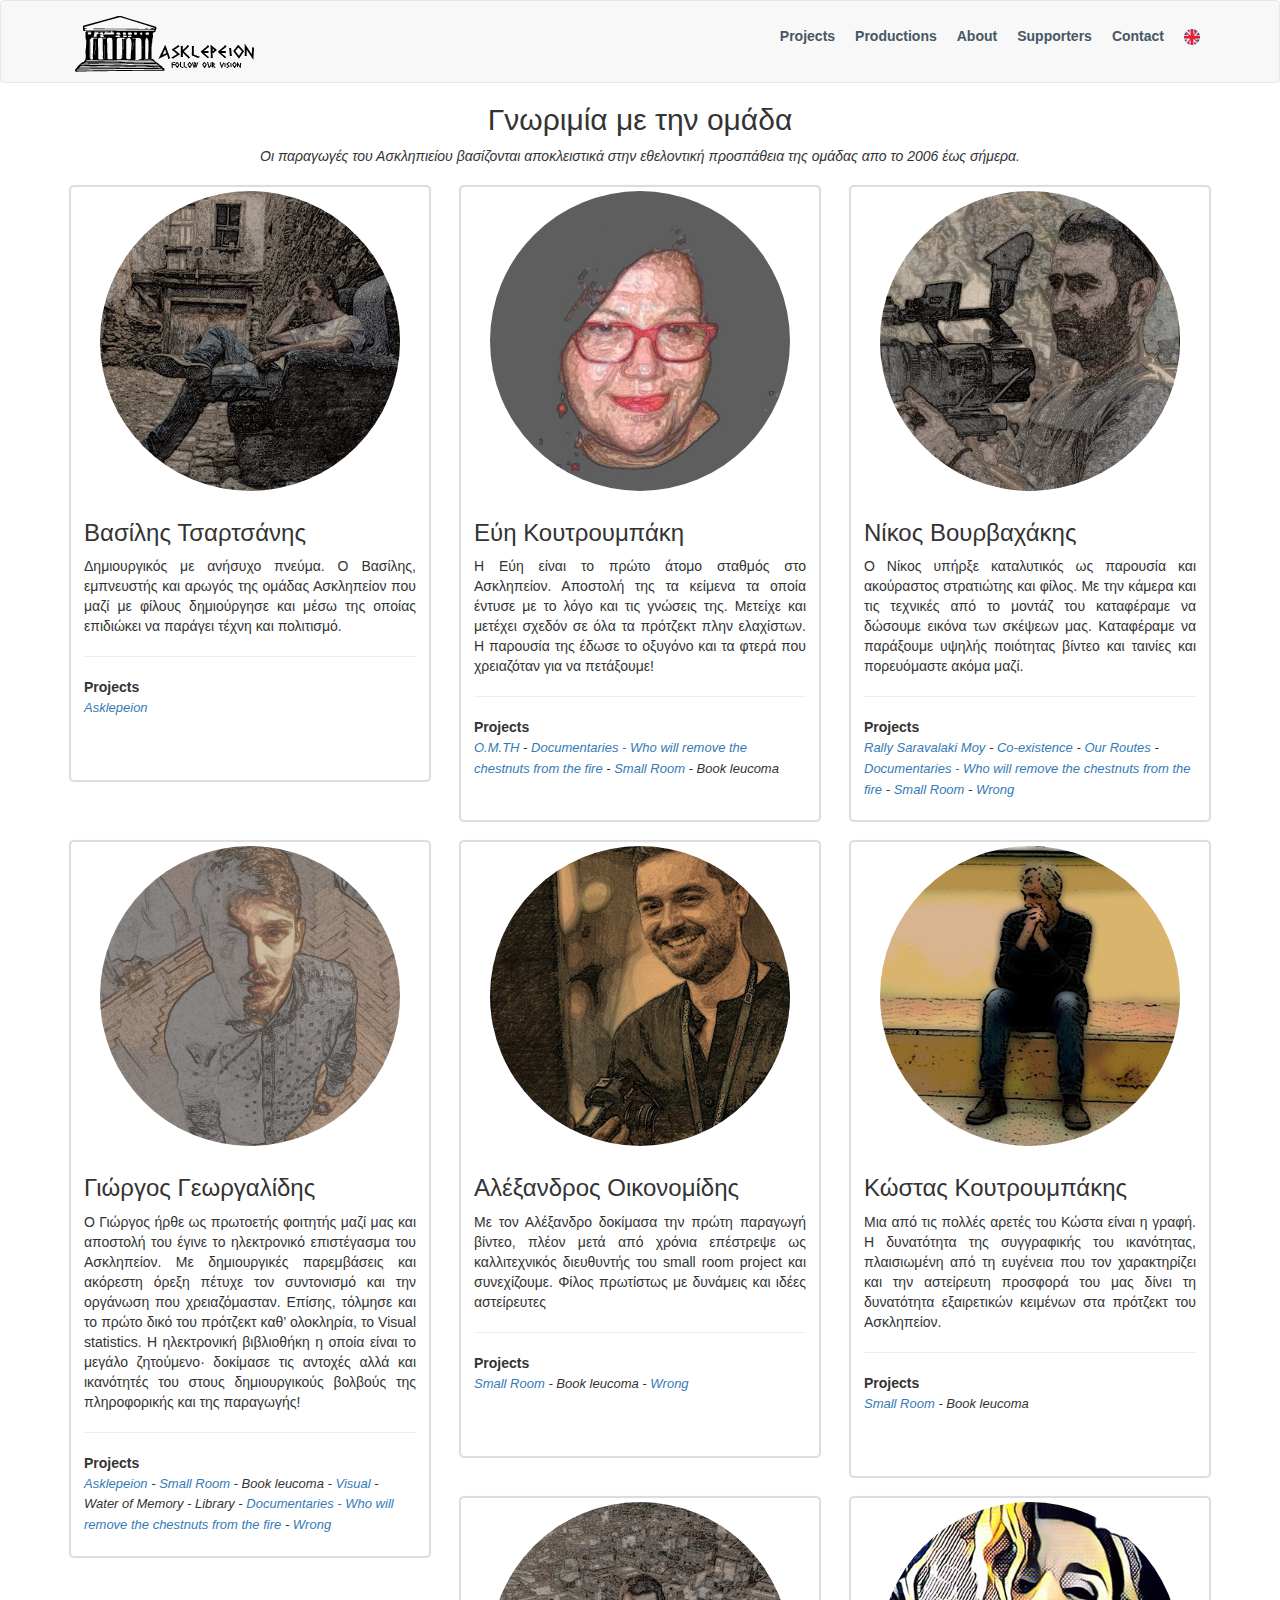
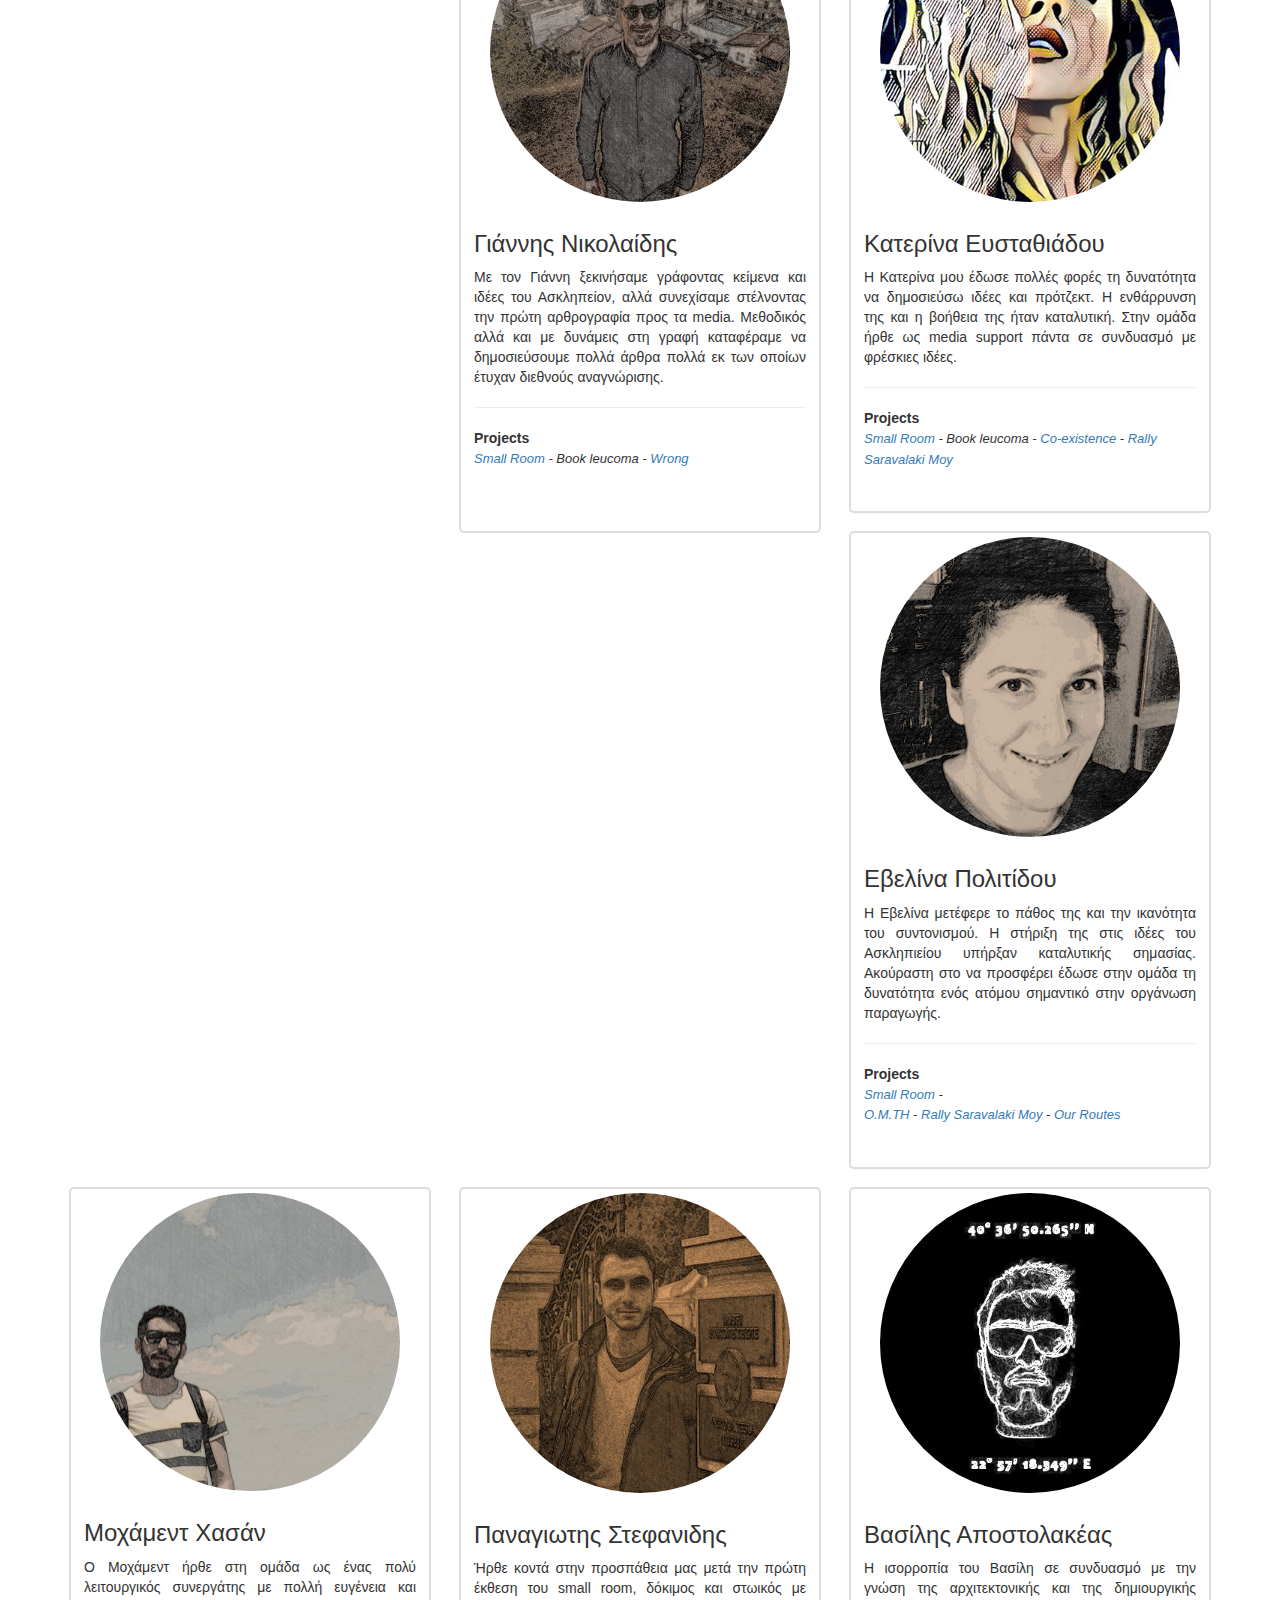
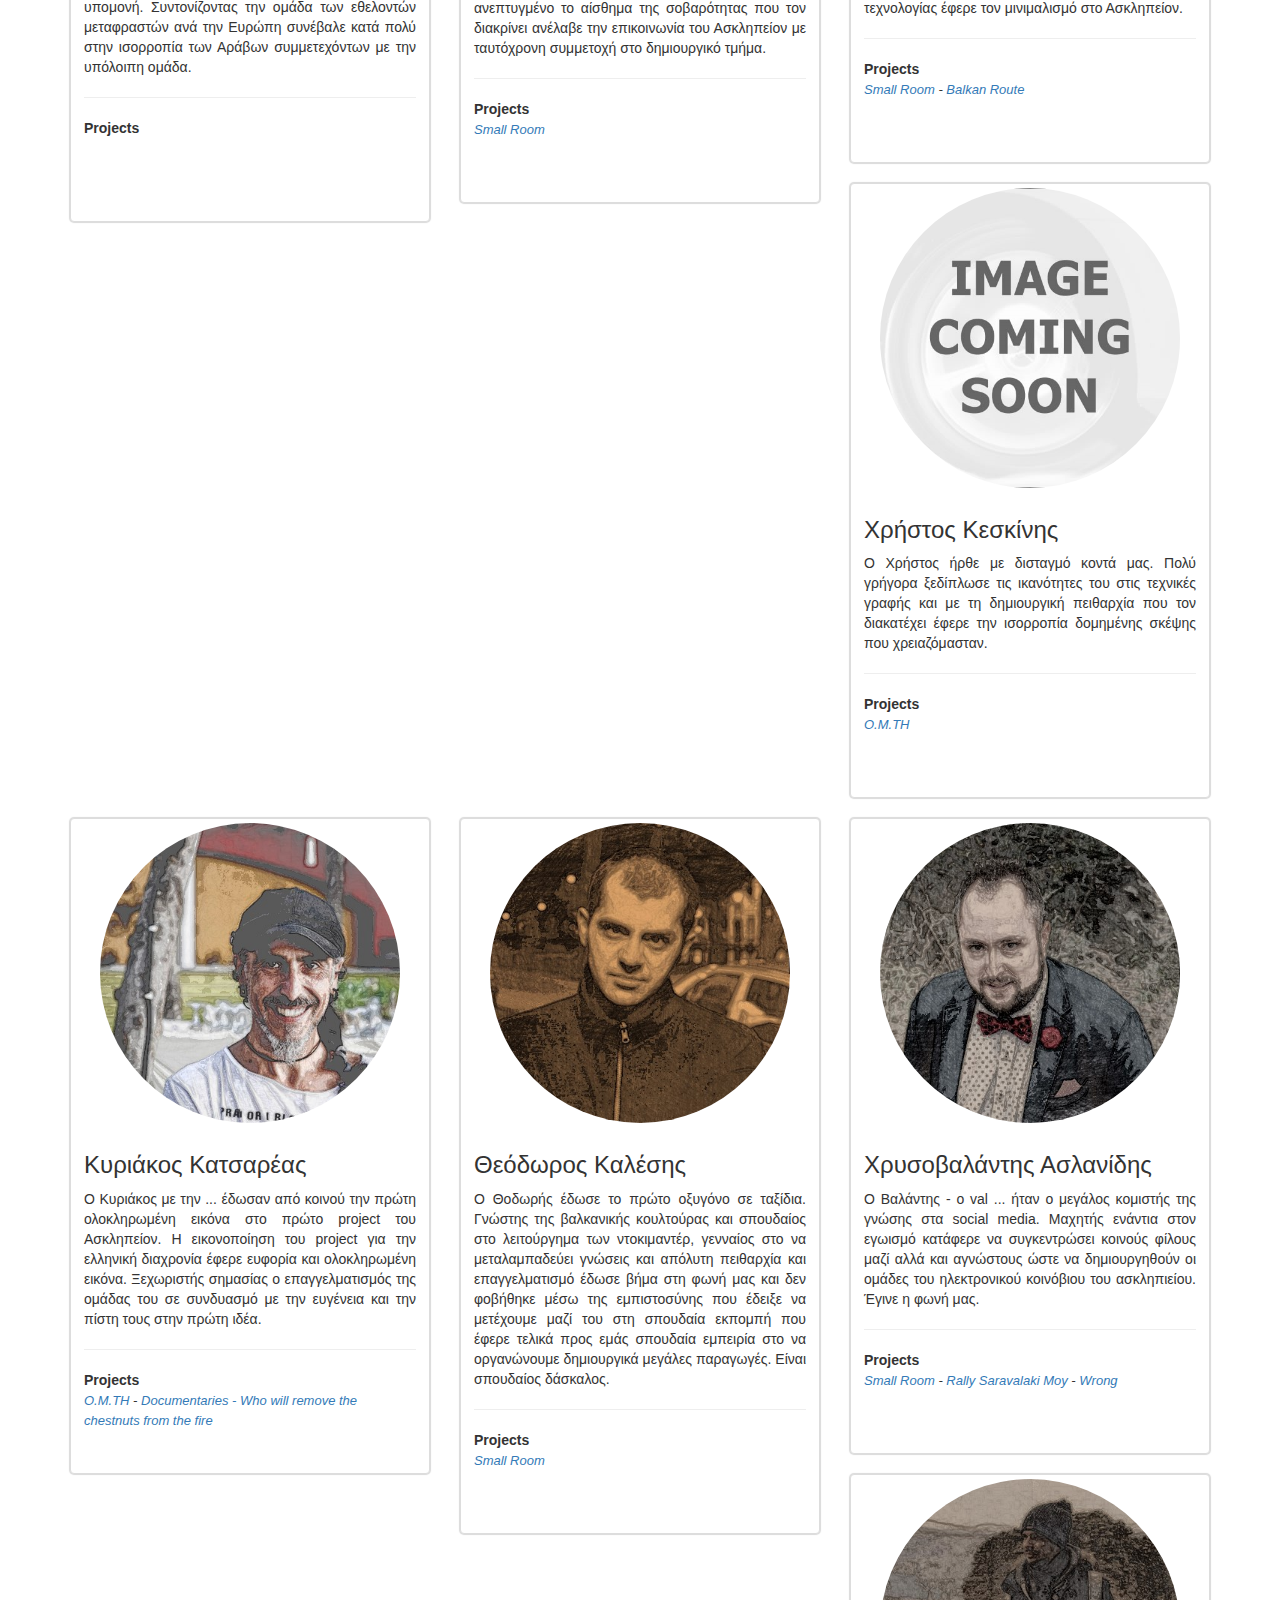
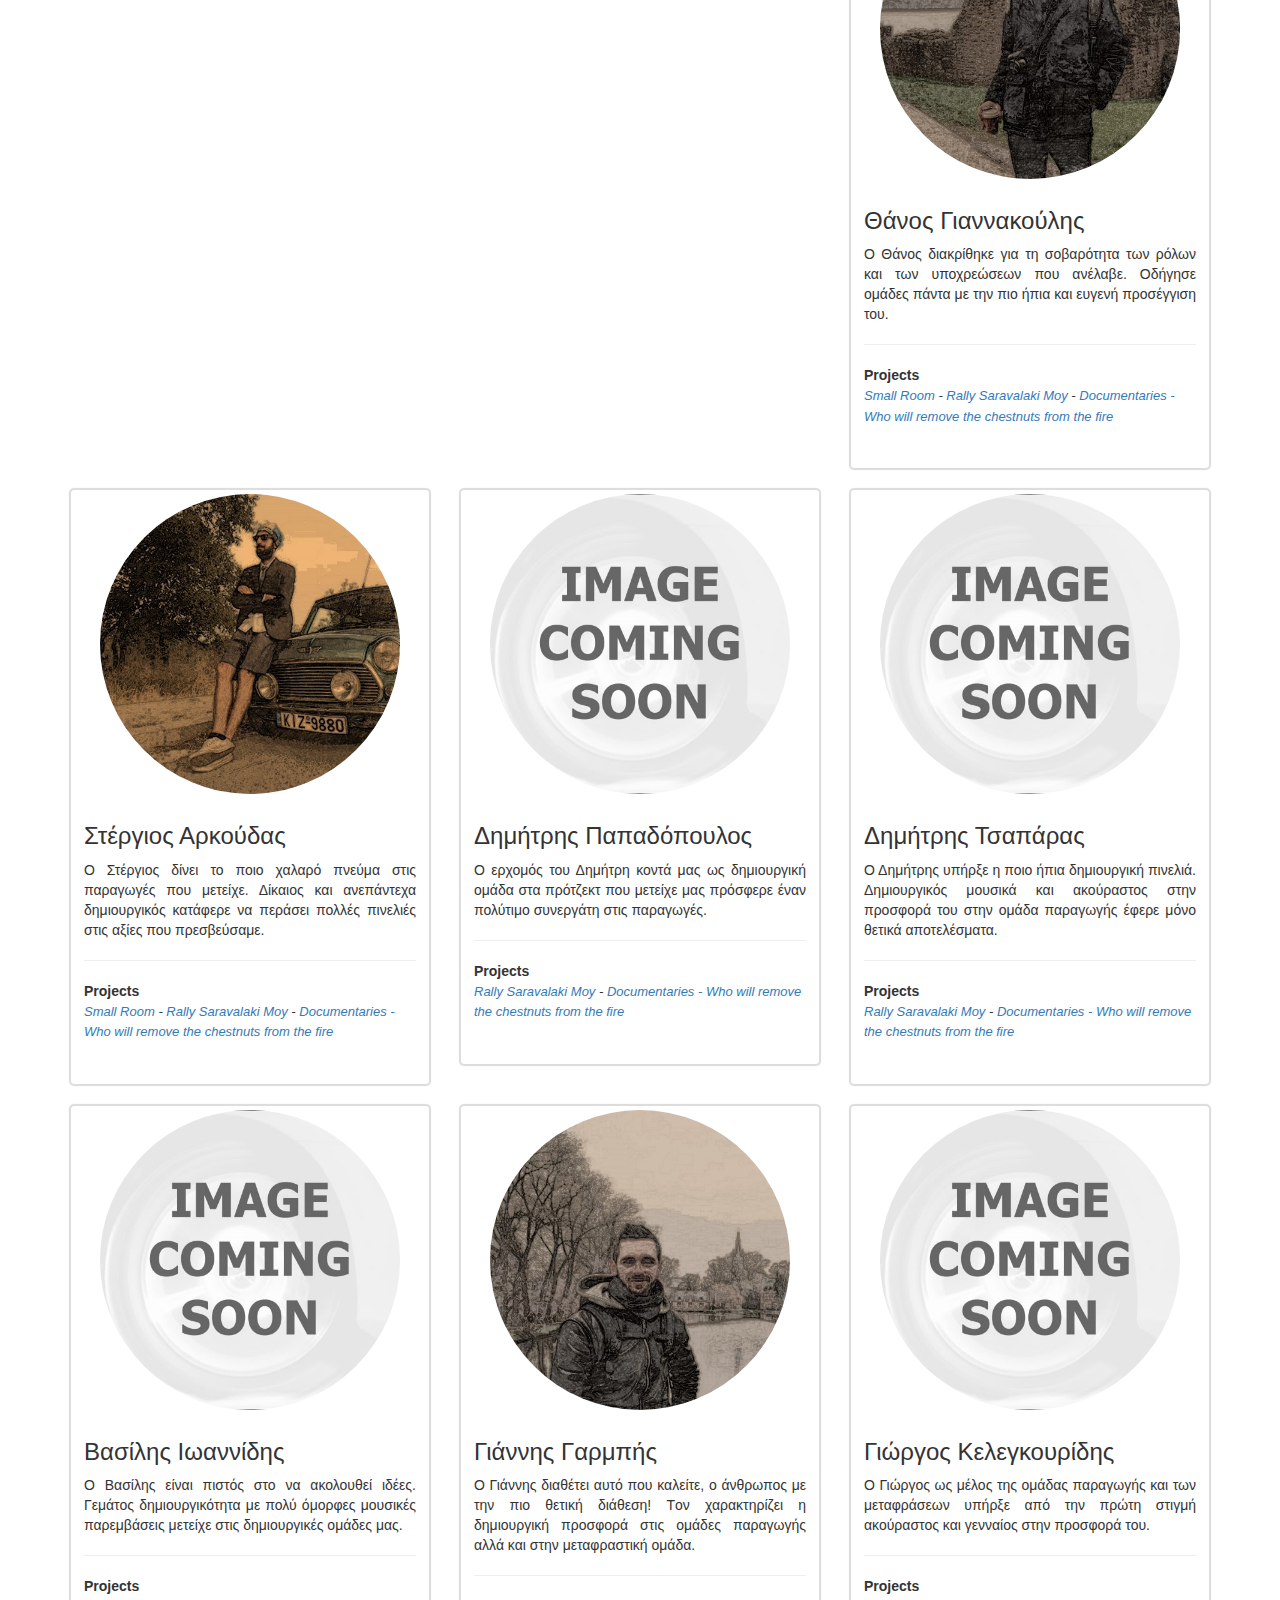
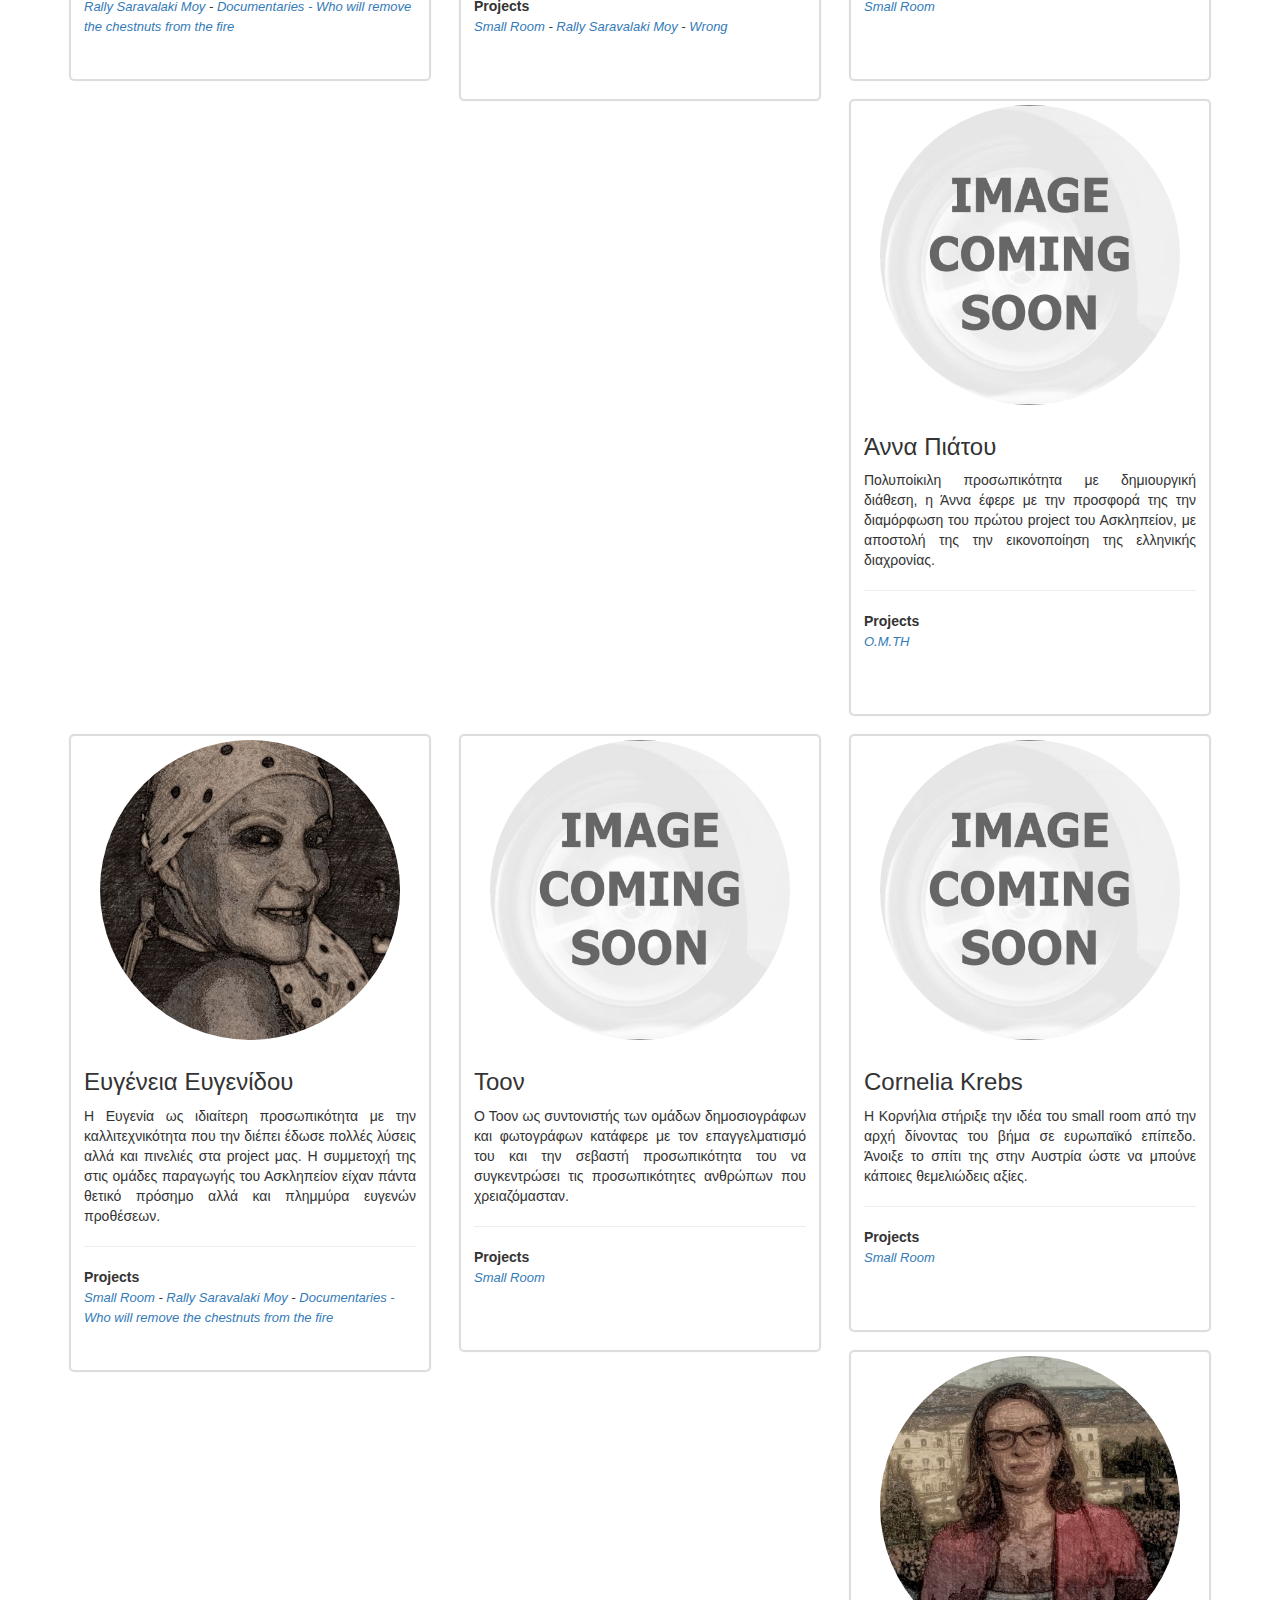
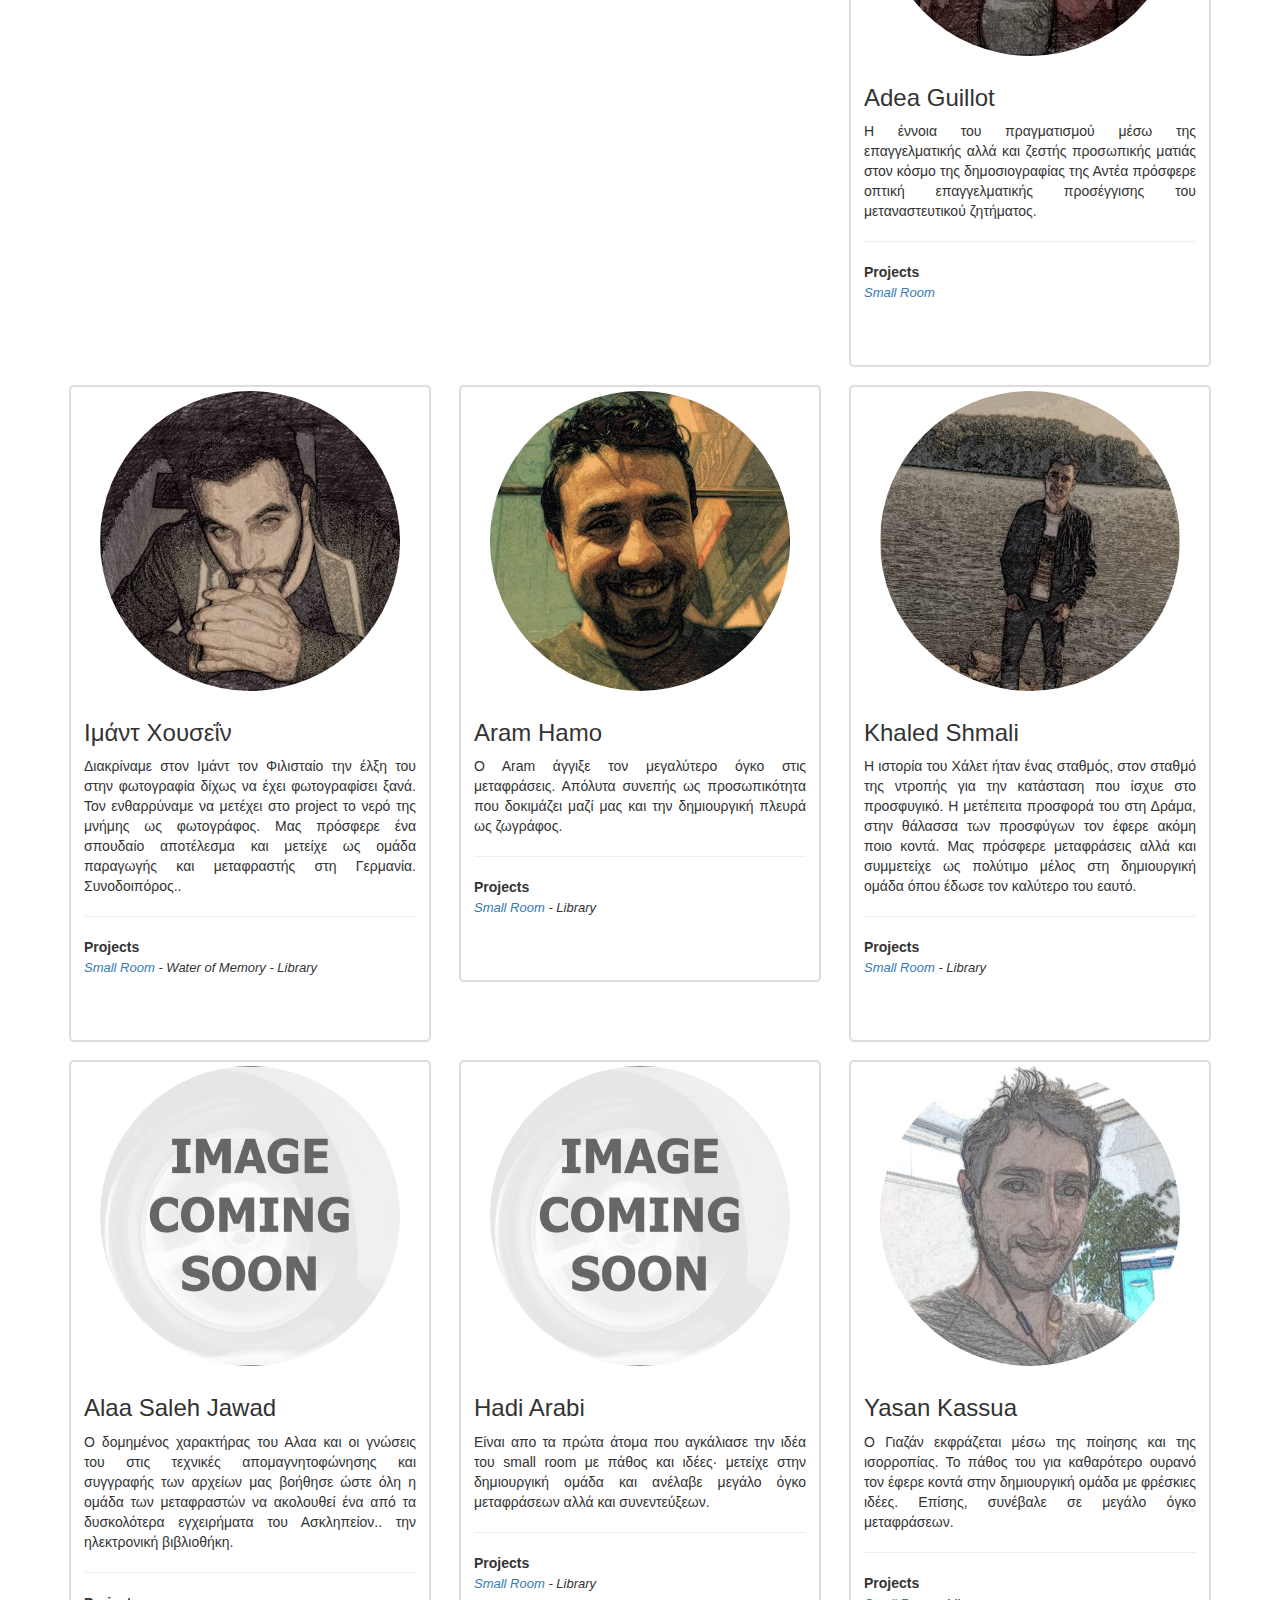
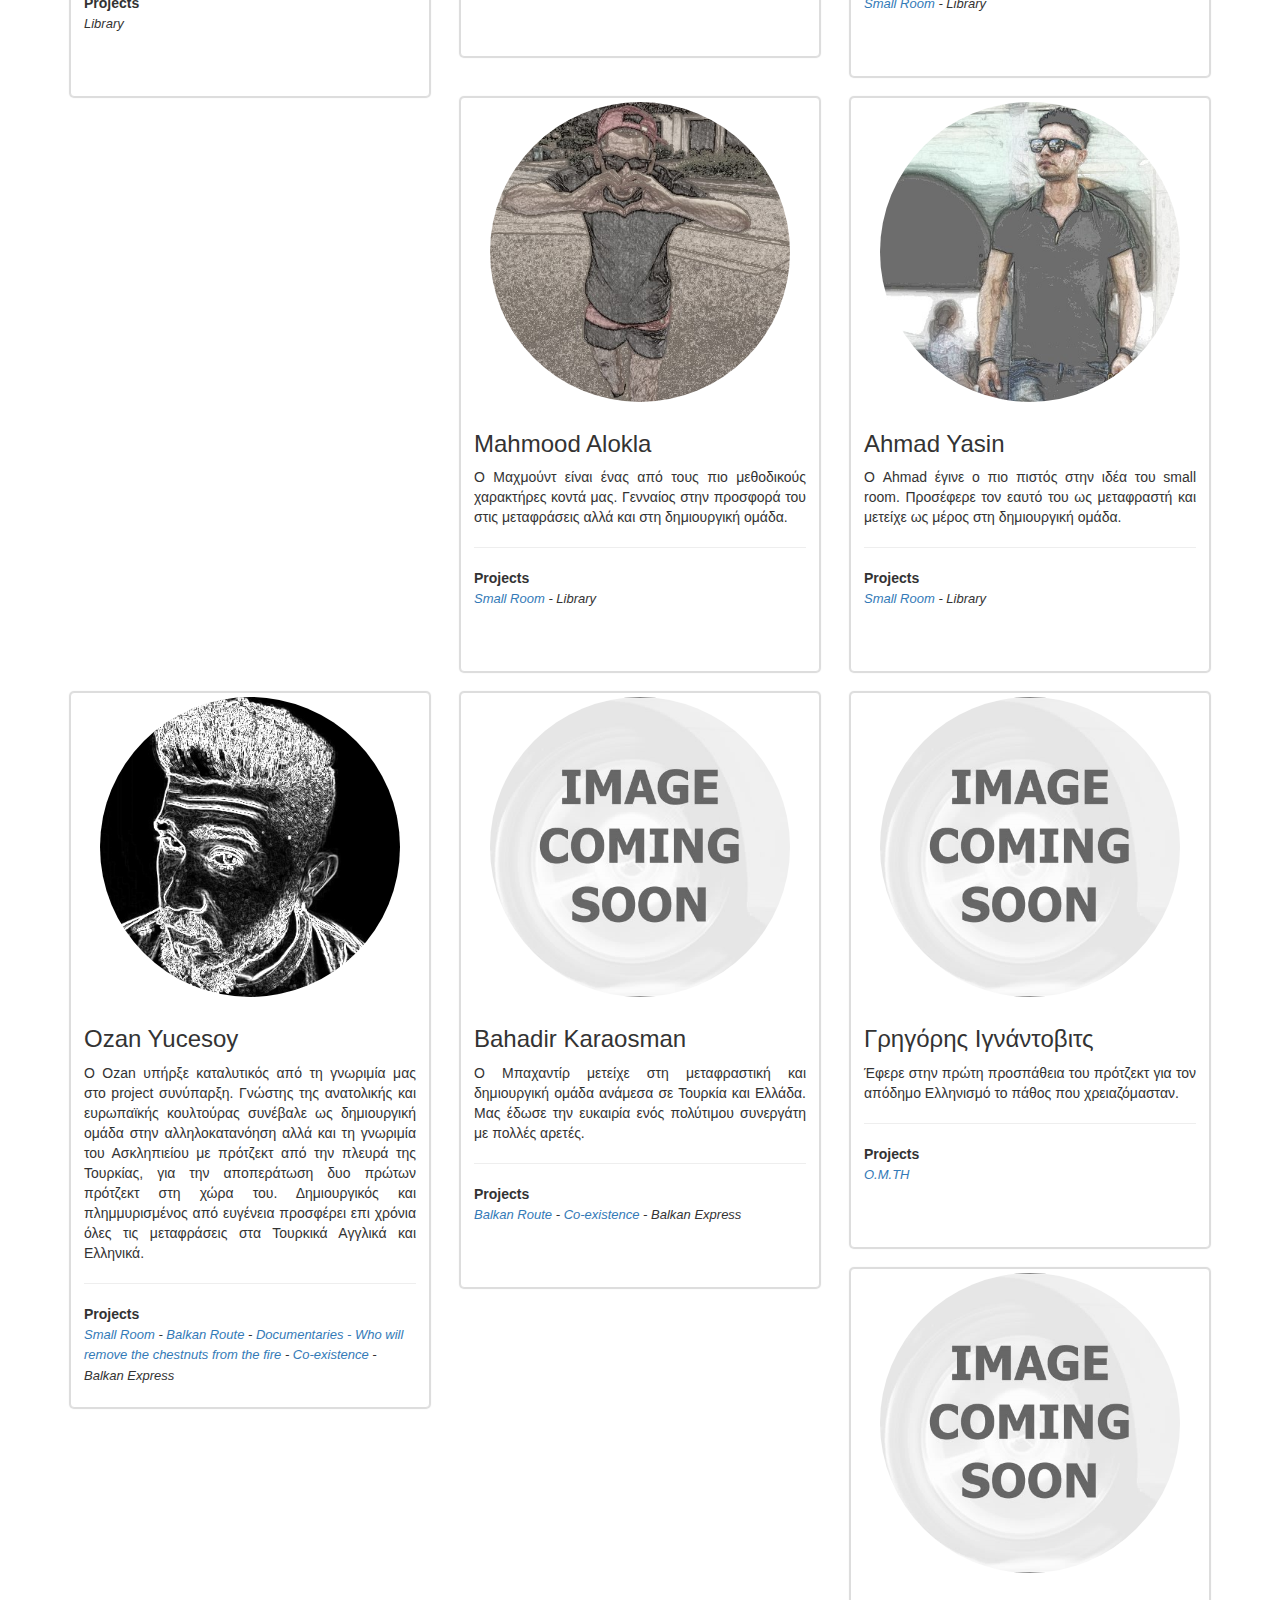
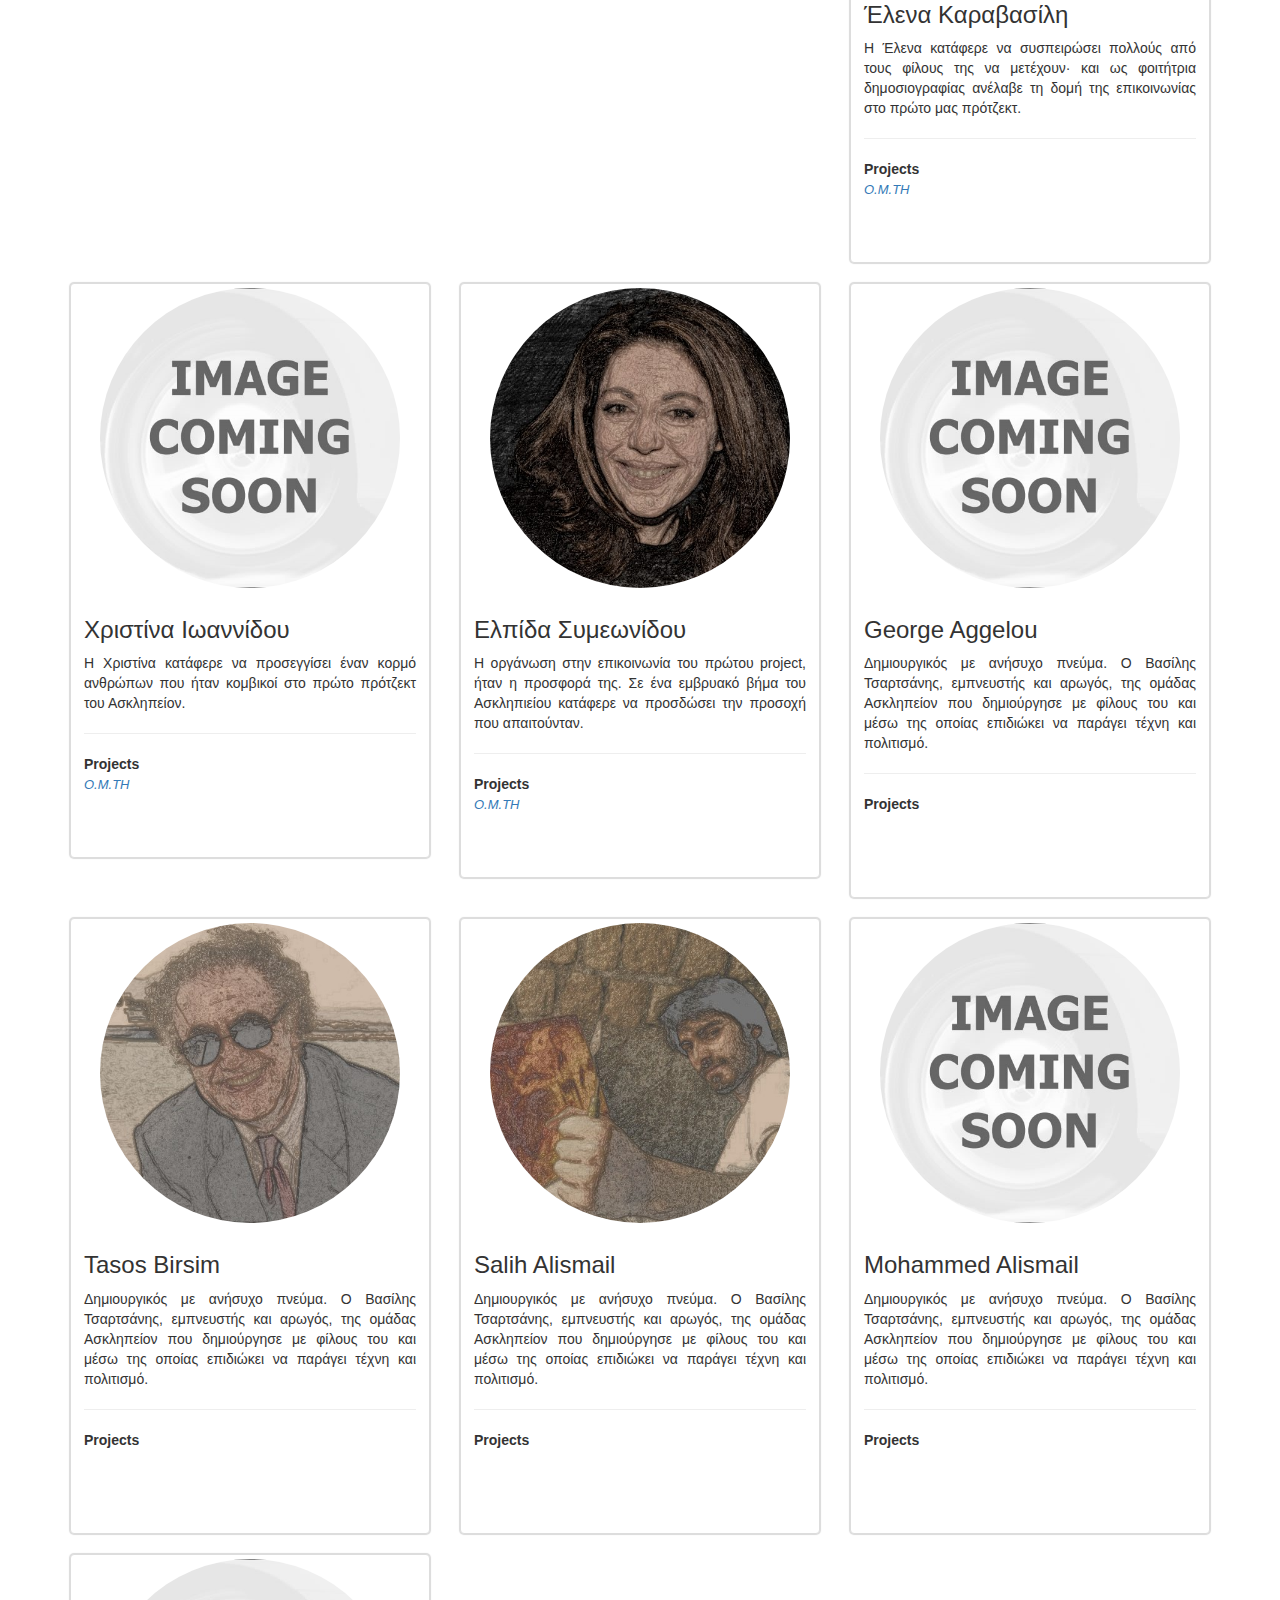
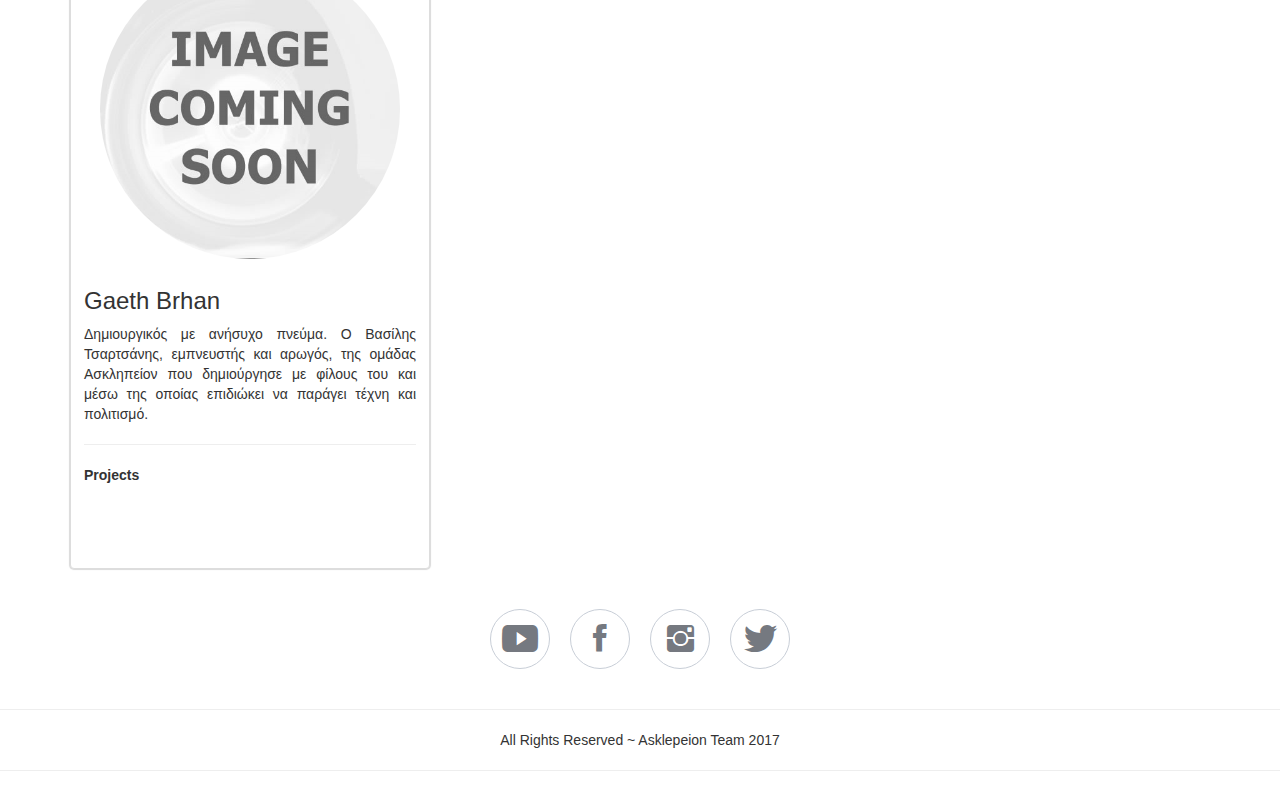
==== commit cef6e197: "Add files via upload" ====
--- a/indexgr.html
+++ b/indexgr.html
@@ -20,24 +20,26 @@
 </head>
 
 <body>
-          <nav class="navbar navbar-default navigation-clean">
-            <div class="container">
-                <div class="navbar-header"><a href="http://www.asklepeion.gr/en"><img src="assets/img/logo.png" /></a>
-                    <button class="navbar-toggle collapsed" data-toggle="collapse" data-target="#navcol-1"><span class="sr-only">Toggle navigation</span><span class="icon-bar"></span><span class="icon-bar"></span><span class="icon-bar"></span></button>
-                </div>
-                <div class="collapse navbar-collapse" id="navigator">
-                    <ul class="nav navbar-nav navbar-right" >
-						<li role="presentation"><a href="http://www.asklepeion.gr/en/category/projects/">PROJECTS</a></li>
-                        <li role="presentation"><a href="http://www.asklepeion.gr/en/category/productions/">ΠΑΡΑΓΩΓΕΣ</a></li>
-                        <li role="presentation"><a href="http://www.asklepeion.gr/en/about-2/">ABOUT</a></li>
-                        <li role="presentation"><a href="http://www.asklepeion.gr/en/supporters/">ΥΠΟΣΤΗΡΙΚΤΕΣ</a></li>
-                        <li role="presentation"><a href="http://www.asklepeion.gr/en/contact/">ΕΠΙΚΟΙΝΩΝΙΑ</a></li>
-						<li style="display: inline;"><a href="index.html"><img border="0" alt="EN" src="assets/img/en.png" width="16" height="16"></a></li>
-						<li style="display: inline;"><a href="indexgr.html"><img border="0" alt="GR" src="assets/img/gr.png" width="16" height="16"></a></li>
-                    </ul>
-                </div>
-            </div>
-          </nav>
+  <div>
+  <nav class="navbar navbar-default navigation-clean">
+      <div class="container">
+          <div class="navbar-header"><a href="http://www.asklepeion.gr/en/small-room-project/" target="_blank" ><img src="assets/img/logo.png" style="margin-top:5px; margin-left:5px;"/></a>
+              <button class="navbar-toggle collapsed" data-toggle="collapse" data-target="#navcol-1"><span class="sr-only">Toggle navigation</span><span class="icon-bar"></span><span class="icon-bar"></span><span class="icon-bar"></span></button>
+          </div>
+          <div class="collapse navbar-collapse" id="navcol-1">
+              <ul class="nav navbar-nav navbar-right">
+                  <li role="presentation"><a href="http://www.asklepeion.gr/en/category/projects/" target="_blank">Projects</a></li>
+                  <li role="presentation"><a href="http://www.asklepeion.gr/en/category/productions/" target="_blank">Productions</a></li>
+                  <li role="presentation"><a href="http://www.asklepeion.gr/en/about-2/" target="_blank">About</a></li>
+                  <li role="presentation"><a href="http://www.asklepeion.gr/en/supporters/" target="_blank">Supporters</a></li>
+                  <li role="presentation"><a href="http://www.asklepeion.gr/en/contact/" target="_blank">Contact</a></li>
+                  <li style="display: inline;"><a href="index.html"><img border="0" alt="EN" src="assets/img/en.png" width="16" height="16"></a></li>
+              </ul>
+          </div>
+      </div>
+  </nav>
+</div>
+
 		<div style="text-align:center;margin-bottom:20px;">
             <h2 class="heading-title"> Γνωριμία με την ομάδα</h2>
 			<em>Οι παραγωγές του Ασκληπιείου βασίζονται αποκλειστικά στην εθελοντική προσπάθεια της ομάδας απο το 2006 έως σήμερα.</em>
@@ -53,14 +55,14 @@
                                 <li><a href="https://www.facebook.com/profile.php?id=100016151531048" target="_blank"><i class="fa fa-facebook"></i></a></li>
                                 <li><a href="assets/files/bio_up.pdf" target="_blank"><i class="fa fa-address-card-o"></i></a></li>
                                 <li><a href="assets/files/bio_up.pdf" target="_blank"><i class="fa fa-"></i></a></li>
-								<li><a href="https://plus.google.com/u/0/118430269601789667614" target="_blank"><i class="fa fa-google-plus"></i></a></li> 
+								<li><a href="https://plus.google.com/u/0/118430269601789667614" target="_blank"><i class="fa fa-google-plus"></i></a></li>
                             </ul>
                                 <div class="caption" style="text-align:left;">
                                   <!--Name-->
                                     <h3>Βασίλης Τσαρτσάνης</h3>
                                   <!--Title
                                     <p class="text-uppercase">Mastermind - Project Development</p>-->
-                                    <p style="height:200px;text-align:justify;">Δημιουργικός με ανήσυχο πνεύμα. Ο Βασίλης, εμπνευστής και αρωγός της ομάδας Ασκληπείον που μαζί με φίλους δημιούργησε και μέσω της οποίας επιδιώκει να παράγει τέχνη και πολιτισμό.</p>
+                                  <p class="bio" id="scroller" style="text-align:justify;">Δημιουργικός με ανήσυχο πνεύμα. Ο Βασίλης, εμπνευστής και αρωγός της ομάδας Ασκληπείον που μαζί με φίλους δημιούργησε και μέσω της οποίας επιδιώκει να παράγει τέχνη και πολιτισμό.</p>
                                     <hr>
                                     <p style="height:80px;"><b>Projects</b><br><em style="font-size: 13px;"><a href="http://www.asklepeion.gr/en/small-room-project/" target="_blank">Asklepeion</a></em>
                                     </p>
@@ -85,7 +87,7 @@
                                     <h3>Εύη Κουτρουμπάκη</h3>
                                   <!--Title
                                     <p class="text-uppercase">Title</p>-->
-                                    <p style="height:200px;text-align:justify;">Η Εύη είναι το πρώτο άτομο σταθμός στο Ασκληπείον. Αποστολή της τα κείμενα τα οποία έντυσε με το λόγο και τις γνώσεις της. Μετείχε και μετέχει σχεδόν σε όλα τα πρότζεκτ πλην ελαχίστων. Η παρουσία της έδωσε το οξυγόνο και τα φτερά που χρειαζόταν για να πετάξουμε!</p>
+                                  <p class="bio" id="scroller" style="text-align:justify;">Η Εύη είναι το πρώτο άτομο σταθμός στο Ασκληπείον. Αποστολή της τα κείμενα τα οποία έντυσε με το λόγο και τις γνώσεις της. Μετείχε και μετέχει σχεδόν σε όλα τα πρότζεκτ πλην ελαχίστων. Η παρουσία της έδωσε το οξυγόνο και τα φτερά που χρειαζόταν για να πετάξουμε!</p>
                                     <hr>
                                     <p style="height:80px;"><b>Projects</b><br><em style="font-size: 13px;"><a href="http://www.asklepeion.gr/en/o-m-th/" target="_blank">O.M.TH</a> - <a href="http://www.asklepeion.gr/en/documentaries-films/" target="_blank">Documentaries - Who will remove the chestnuts from the fire</a> - <a href="http://www.asklepeion.gr/en/small-room-project/" target="_blank">Small Room</a> - Book leucoma</em>
                                     </p>
@@ -109,7 +111,7 @@
                                     <h3>Νίκος Βουρβαχάκης</h3>
                                   <!--Title
                                     <p class="text-uppercase">Title</p>-->
-                                    <p style="height:200px;text-align:justify;">O Νίκος υπήρξε καταλυτικός ως παρουσία και ακούραστος στρατιώτης και φίλος. Με την κάμερα και τις τεχνικές από το μοντάζ του καταφέραμε να δώσουμε εικόνα των σκέψεων μας. Καταφέραμε να παράξουμε υψηλής ποιότητας βίντεο και ταινίες και πορευόμαστε ακόμα μαζί.</p>
+                                  <p class="bio" id="scroller" style="text-align:justify;">O Νίκος υπήρξε καταλυτικός ως παρουσία και ακούραστος στρατιώτης και φίλος. Με την κάμερα και τις τεχνικές από το μοντάζ του καταφέραμε να δώσουμε εικόνα των σκέψεων μας. Καταφέραμε να παράξουμε υψηλής ποιότητας βίντεο και ταινίες και πορευόμαστε ακόμα μαζί.</p>
                                     <hr>
                                     <p style="height:80px;"><b>Projects</b><br><em style="font-size: 13px;"><a href="http://www.asklepeion.gr/en/rally-saravalaki-moy/" target="_blank">Rally Saravalaki Moy</a> - <a href="http://www.asklepeion.gr/en/co-existence/" target="_blank">Co-existence</a> - <a href="http://www.asklepeion.gr/en/our-routes/" target="_blank">Our Routes</a> - <a href="http://www.asklepeion.gr/en/documentaries-films/" target="_blank">Documentaries - Who will remove the chestnuts from the fire</a> - <a href="http://www.asklepeion.gr/en/small-room-project/" target="_blank">Small Room</a> - <a href="http://www.asklepeion.gr/en/wrong-vibrations/" target="_blank">Wrong</a></em>
                                     </p>
@@ -133,7 +135,7 @@
                                     <h3>Γιώργος Γεωργαλίδης</h3>
                                   <!--Title
                                     <p class="text-uppercase">Title</p>-->
-                                    <p style="height:200px;text-align:justify;">Ο Γιώργος ήρθε ως πρωτοετής φοιτητής μαζί μας και αποστολή του έγινε το ηλεκτρονικό επιστέγασμα του Ασκληπείον. Με δημιουργικές παρεμβάσεις και ακόρεστη όρεξη πέτυχε τον συντονισμό και την οργάνωση που χρειαζόμασταν. Επίσης, τόλμησε και το πρώτο δικό του πρότζεκτ καθ’ ολοκληρία, το Visual statistics. Η ηλεκτρονική βιβλιοθήκη η οποία είναι το μεγάλο ζητούμενο· δοκίμασε τις αντοχές αλλά και ικανότητές του στους δημιουργικούς βολβούς της πληροφορικής και της παραγωγής! </p>
+                                  <p class="bio" id="scroller" style="text-align:justify;">Ο Γιώργος ήρθε ως πρωτοετής φοιτητής μαζί μας και αποστολή του έγινε το ηλεκτρονικό επιστέγασμα του Ασκληπείον. Με δημιουργικές παρεμβάσεις και ακόρεστη όρεξη πέτυχε τον συντονισμό και την οργάνωση που χρειαζόμασταν. Επίσης, τόλμησε και το πρώτο δικό του πρότζεκτ καθ’ ολοκληρία, το Visual statistics. Η ηλεκτρονική βιβλιοθήκη η οποία είναι το μεγάλο ζητούμενο· δοκίμασε τις αντοχές αλλά και ικανότητές του στους δημιουργικούς βολβούς της πληροφορικής και της παραγωγής! </p>
                                     <hr>
                                     <p style="height:80px;"><b>Projects</b><br><em style="font-size: 13px;"><a href="http://www.asklepeion.gr/en/small-room-project/" target="_blank">Asklepeion</a> - <a href="http://www.asklepeion.gr/en/small-room-project/" target="_blank">Small Room</a> - Book leucoma - <a href="http://www.asklepeion.gr/en/refugee-diachrony-visualization/" target="_blank">Visual</a> - Water of Memory - Library - <a href="http://www.asklepeion.gr/en/documentaries-films/" target="_blank">Documentaries - Who will remove the chestnuts from the fire</a> - <a href="http://www.asklepeion.gr/en/wrong-vibrations/" target="_blank">Wrong</a></em>
                                     </p>
@@ -157,7 +159,7 @@
                                     <h3>Αλέξανδρος Οικονομίδης</h3>
                                   <!--Title
                                     <p class="text-uppercase">Title</p>-->
-                                     <p style="height:200px;text-align:justify;">Με τον Αλέξανδρο δοκίμασα την πρώτη παραγωγή βίντεο, πλέον μετά από χρόνια επέστρεψε ως καλλιτεχνικός διευθυντής του small room project και συνεχίζουμε. Φίλος πρωτίστως με δυνάμεις και ιδέες αστείρευτες </p>
+                                   <p class="bio" id="scroller" style="text-align:justify;">Με τον Αλέξανδρο δοκίμασα την πρώτη παραγωγή βίντεο, πλέον μετά από χρόνια επέστρεψε ως καλλιτεχνικός διευθυντής του small room project και συνεχίζουμε. Φίλος πρωτίστως με δυνάμεις και ιδέες αστείρευτες </p>
                                     <hr>
                                     <p style="height:80px;"><b>Projects</b><br><em style="font-size: 13px;"><a href="http://www.asklepeion.gr/en/small-room-project/" target="_blank">Small Room</a> - Book leucoma - <a href="http://www.asklepeion.gr/en/wrong-vibrations/" target="_blank">Wrong</a></em>
                                     </p>
@@ -181,7 +183,7 @@
                                     <h3>Κώστας Κουτρουμπάκης</h3>
                                   <!--Title
                                     <p class="text-uppercase">Title</p>-->
-                                     <p style="height:200px;text-align:justify;">Μια από τις πολλές αρετές του Κώστα είναι η γραφή. Η δυνατότητα της συγγραφικής του ικανότητας, πλαισιωμένη από τη ευγένεια που τον χαρακτηρίζει και την αστείρευτη προσφορά του μας δίνει τη δυνατότητα εξαιρετικών κειμένων στα πρότζεκτ του Ασκληπείον.</p>
+                                   <p class="bio" id="scroller" style="text-align:justify;">Μια από τις πολλές αρετές του Κώστα είναι η γραφή. Η δυνατότητα της συγγραφικής του ικανότητας, πλαισιωμένη από τη ευγένεια που τον χαρακτηρίζει και την αστείρευτη προσφορά του μας δίνει τη δυνατότητα εξαιρετικών κειμένων στα πρότζεκτ του Ασκληπείον.</p>
                                     <hr>
                                     <p style="height:80px;"><b>Projects</b><br><em style="font-size: 13px;"><a href="http://www.asklepeion.gr/en/small-room-project/" target="_blank">Small Room</a> - Book leucoma</em>
                                     </p>
@@ -191,7 +193,7 @@
                                 </div>
                             </div>
                       </div>
-					  
+
                       <div class="col-md-4">
                             <div class="thumbnail our-team"><img class="img-circle img-responsive" height="300" width="300" src="assets/img/psi.jpg">
                               <ul class="social">
@@ -205,7 +207,7 @@
                                     <h3>Γιάννης Νικολαίδης</h3>
                                   <!--Title
                                     <p class="text-uppercase">Title</p>-->
-                                     <p style="height:200px;text-align:justify;">Με τον Γιάννη ξεκινήσαμε γράφοντας κείμενα και ιδέες του Ασκληπείον, αλλά συνεχίσαμε στέλνοντας την πρώτη αρθρογραφία προς τα media. Μεθοδικός αλλά και με δυνάμεις στη γραφή καταφέραμε να δημοσιεύσουμε πολλά άρθρα πολλά εκ των οποίων έτυχαν διεθνούς αναγνώρισης.</p>
+                                   <p class="bio" id="scroller" style="text-align:justify;">Με τον Γιάννη ξεκινήσαμε γράφοντας κείμενα και ιδέες του Ασκληπείον, αλλά συνεχίσαμε στέλνοντας την πρώτη αρθρογραφία προς τα media. Μεθοδικός αλλά και με δυνάμεις στη γραφή καταφέραμε να δημοσιεύσουμε πολλά άρθρα πολλά εκ των οποίων έτυχαν διεθνούς αναγνώρισης.</p>
                                     <hr>
                                     <p style="height:80px;"><b>Projects</b><br><em style="font-size: 13px;"><a href="http://www.asklepeion.gr/en/small-room-project/" target="_blank">Small Room</a> - Book leucoma - <a href="http://www.asklepeion.gr/en/wrong-vibrations/" target="_blank">Wrong</a></em>
                                     </p>
@@ -215,7 +217,7 @@
                                 </div>
                             </div>
                       </div>
-                      
+
                       <div class="col-md-4">
                             <div class="thumbnail our-team"><img class="img-circle img-responsive" height="300" width="300" src="assets/img/kat.jpg">
                               <ul class="social">
@@ -229,7 +231,7 @@
                                     <h3>Κατερίνα Ευσταθιάδου</h3>
                                   <!--Title
                                     <p class="text-uppercase">Title</p>-->
-                                     <p style="height:200px;text-align:justify;">Η Κατερίνα μου έδωσε πολλές φορές τη δυνατότητα να δημοσιεύσω ιδέες και πρότζεκτ. Η ενθάρρυνση της και η βοήθεια της ήταν καταλυτική. Στην ομάδα ήρθε ως media support πάντα σε συνδυασμό με φρέσκιες ιδέες.</p>
+                                   <p class="bio" id="scroller" style="text-align:justify;">Η Κατερίνα μου έδωσε πολλές φορές τη δυνατότητα να δημοσιεύσω ιδέες και πρότζεκτ. Η ενθάρρυνση της και η βοήθεια της ήταν καταλυτική. Στην ομάδα ήρθε ως media support πάντα σε συνδυασμό με φρέσκιες ιδέες.</p>
                                     <hr>
                                     <p style="height:80px;"><b>Projects</b><br><em style="font-size: 13px;"><a href="http://www.asklepeion.gr/en/small-room-project/" target="_blank">Small Room</a> - Book leucoma - <a href="http://www.asklepeion.gr/en/co-existence/" target="_blank">Co-existence</a> - <a href="http://www.asklepeion.gr/en/rally-saravalaki-moy/" target="_blank">Rally Saravalaki Moy</a></em>
                                     </p>
@@ -253,7 +255,7 @@
                                     <h3>Εβελίνα Πολιτίδου</h3>
                                   <!--Title
                                     <p class="text-uppercase">Title</p>-->
-                                     <p style="height:200px;text-align:justify;">Η Εβελίνα μετέφερε το πάθος της και την ικανότητα του συντονισμού. Η στήριξη της στις ιδέες του Ασκληπιείου υπήρξαν καταλυτικής σημασίας. Ακούραστη στο να προσφέρει έδωσε στην ομάδα τη δυνατότητα ενός ατόμου σημαντικό στην οργάνωση παραγωγής.</p>
+                                   <p class="bio" id="scroller" style="text-align:justify;">Η Εβελίνα μετέφερε το πάθος της και την ικανότητα του συντονισμού. Η στήριξη της στις ιδέες του Ασκληπιείου υπήρξαν καταλυτικής σημασίας. Ακούραστη στο να προσφέρει έδωσε στην ομάδα τη δυνατότητα ενός ατόμου σημαντικό στην οργάνωση παραγωγής.</p>
                                     <hr>
                                     <p style="height:80px;"><b>Projects</b><br><em style="font-size: 13px;"><a href="http://www.asklepeion.gr/en/small-room-project/" target="_blank">Small Room</a> - <br><a href="http://www.asklepeion.gr/en/o-m-th/" target="_blank">O.M.TH</a> - <a href="http://www.asklepeion.gr/en/rally-saravalaki-moy/" target="_blank">Rally Saravalaki Moy</a> - <a href="http://www.asklepeion.gr/en/our-routes/" target="_blank">Our Routes</a></em>
                                     </p>
@@ -277,7 +279,7 @@
                                     <h3>Μοχάμεντ Χασάν</h3>
                                   <!--Title
                                     <p class="text-uppercase">Title</p>-->
-                                     <p style="height:200px;text-align:justify;">Ο Μοχάμεντ ήρθε στη ομάδα ως ένας πολύ λειτουργικός συνεργάτης με πολλή ευγένεια και υπομονή. Συντονίζοντας την ομάδα των εθελοντών μεταφραστών ανά την Ευρώπη συνέβαλε κατά πολύ στην ισορροπία των Αράβων συμμετεχόντων με την υπόλοιπη ομάδα.</p>
+                                   <p class="bio" id="scroller" style="text-align:justify;">Ο Μοχάμεντ ήρθε στη ομάδα ως ένας πολύ λειτουργικός συνεργάτης με πολλή ευγένεια και υπομονή. Συντονίζοντας την ομάδα των εθελοντών μεταφραστών ανά την Ευρώπη συνέβαλε κατά πολύ στην ισορροπία των Αράβων συμμετεχόντων με την υπόλοιπη ομάδα.</p>
                                     <hr>
                                     <p style="height:80px;"><b>Projects</b><br><em style="font-size: 13px;"></em>
                                     </p>
@@ -301,7 +303,7 @@
                                     <h3>Παναγιωτης Στεφανιδης</h3>
                                   <!--Title
                                     <p class="text-uppercase">Title</p>-->
-                                     <p style="height:200px;text-align:justify;">Ήρθε κοντά στην προσπάθεια μας μετά την πρώτη έκθεση του small room, δόκιμος και στωικός με ανεπτυγμένο το αίσθημα της σοβαρότητας που τον διακρίνει ανέλαβε την επικοινωνία του Ασκληπείον με ταυτόχρονη συμμετοχή στο δημιουργικό τμήμα.</p>
+                                   <p class="bio" id="scroller" style="text-align:justify;">Ήρθε κοντά στην προσπάθεια μας μετά την πρώτη έκθεση του small room, δόκιμος και στωικός με ανεπτυγμένο το αίσθημα της σοβαρότητας που τον διακρίνει ανέλαβε την επικοινωνία του Ασκληπείον με ταυτόχρονη συμμετοχή στο δημιουργικό τμήμα.</p>
                                     <hr>
                                     <p style="height:80px;"><b>Projects</b><br><em style="font-size: 13px;"><a href="http://www.asklepeion.gr/en/small-room-project/" target="_blank">Small Room</a></em>
                                     </p>
@@ -311,7 +313,7 @@
                                 </div>
                             </div>
                       </div>
-					  
+
                       <div class="col-md-4">
                             <div class="thumbnail our-team"><img class="img-circle img-responsive" height="300" width="300" src="assets/img/apos.jpg">
                               <ul class="social">
@@ -325,7 +327,7 @@
                                     <h3>Βασίλης Αποστολακέας</h3>
                                   <!--Title
                                     <p class="text-uppercase">Title</p>-->
-                                     <p style="height:200px;text-align:justify;">Η ισορροπία του Βασίλη σε συνδυασμό με την γνώση της αρχιτεκτονικής και της δημιουργικής τεχνολογίας έφερε τον μινιμαλισμό στο Ασκληπείον.</p>
+                                   <p class="bio" id="scroller" style="text-align:justify;">Η ισορροπία του Βασίλη σε συνδυασμό με την γνώση της αρχιτεκτονικής και της δημιουργικής τεχνολογίας έφερε τον μινιμαλισμό στο Ασκληπείον.</p>
                                     <hr>
                                     <p style="height:80px;"><b>Projects</b><br><em style="font-size: 13px;"><a href="http://www.asklepeion.gr/en/small-room-project/" target="_blank">Small Room</a> - <a href="http://www.asklepeion.gr/en/balkans/" target="_blank">Balkan Route</a></em>
                                     </p>
@@ -349,7 +351,7 @@
                                     <h3>Χρήστος Κεσκίνης</h3>
                                   <!--Title
                                     <p class="text-uppercase">Title</p>-->
-                                     <p style="height:200px;text-align:justify;">Ο Χρήστος ήρθε με δισταγμό κοντά μας. Πολύ γρήγορα ξεδίπλωσε τις ικανότητες του στις τεχνικές γραφής και με τη δημιουργική πειθαρχία που τον διακατέχει έφερε την ισορροπία δομημένης σκέψης που χρειαζόμασταν.</p>
+                                   <p class="bio" id="scroller" style="text-align:justify;">Ο Χρήστος ήρθε με δισταγμό κοντά μας. Πολύ γρήγορα ξεδίπλωσε τις ικανότητες του στις τεχνικές γραφής και με τη δημιουργική πειθαρχία που τον διακατέχει έφερε την ισορροπία δομημένης σκέψης που χρειαζόμασταν.</p>
                                     <hr>
                                     <p style="height:80px;"><b>Projects</b><br><em style="font-size: 13px;"><a href="http://www.asklepeion.gr/en/o-m-th/" target="_blank">O.M.TH</a></em>
                                     </p>
@@ -373,7 +375,7 @@
                                     <h3>Κυριάκος Κατσαρέας</h3>
                                   <!--Title
                                     <p class="text-uppercase">Title</p>-->
-                                     <p style="height:200px;text-align:justify;">Ο Κυριάκος με  την ... έδωσαν από κοινού την πρώτη ολοκληρωμένη εικόνα στο πρώτο project του Ασκληπείον. Η εικονοποίηση του project για την ελληνική διαχρονία έφερε ευφορία και ολοκληρωμένη εικόνα. Ξεχωριστής σημασίας ο επαγγελματισμός της ομάδας του σε συνδυασμό με την ευγένεια και την πίστη τους στην πρώτη ιδέα.</p>
+                                   <p class="bio" id="scroller" style="text-align:justify;">Ο Κυριάκος με  την ... έδωσαν από κοινού την πρώτη ολοκληρωμένη εικόνα στο πρώτο project του Ασκληπείον. Η εικονοποίηση του project για την ελληνική διαχρονία έφερε ευφορία και ολοκληρωμένη εικόνα. Ξεχωριστής σημασίας ο επαγγελματισμός της ομάδας του σε συνδυασμό με την ευγένεια και την πίστη τους στην πρώτη ιδέα.</p>
                                     <hr>
                                     <p style="height:80px;"><b>Projects</b><br><em style="font-size: 13px;"><a href="http://www.asklepeion.gr/en/o-m-th/" target="_blank">O.M.TH</a> - <a href="http://www.asklepeion.gr/en/documentaries-films/" target="_blank">Documentaries - Who will remove the chestnuts from the fire</a></em>
                                     </p>
@@ -397,7 +399,7 @@
                                     <h3>Θεόδωρος Καλέσης</h3>
                                   <!--Title
                                     <p class="text-uppercase">Title</p>-->
-                                     <p style="height:200px;text-align:justify;">Ο Θοδωρής έδωσε το πρώτο οξυγόνο σε ταξίδια. Γνώστης της βαλκανικής κουλτούρας και σπουδαίος στο λειτούργημα των ντοκιμαντέρ, γενναίος στο να μεταλαμπαδεύει γνώσεις και απόλυτη πειθαρχία και επαγγελματισμό έδωσε βήμα στη φωνή μας και δεν φοβήθηκε μέσω της εμπιστοσύνης που έδειξε να μετέχουμε μαζί του στη σπουδαία εκπομπή που έφερε τελικά προς εμάς σπουδαία εμπειρία στο να οργανώνουμε δημιουργικά μεγάλες παραγωγές. Είναι σπουδαίος δάσκαλος.</p>
+                                   <p class="bio" id="scroller" style="text-align:justify;">Ο Θοδωρής έδωσε το πρώτο οξυγόνο σε ταξίδια. Γνώστης της βαλκανικής κουλτούρας και σπουδαίος στο λειτούργημα των ντοκιμαντέρ, γενναίος στο να μεταλαμπαδεύει γνώσεις και απόλυτη πειθαρχία και επαγγελματισμό έδωσε βήμα στη φωνή μας και δεν φοβήθηκε μέσω της εμπιστοσύνης που έδειξε να μετέχουμε μαζί του στη σπουδαία εκπομπή που έφερε τελικά προς εμάς σπουδαία εμπειρία στο να οργανώνουμε δημιουργικά μεγάλες παραγωγές. Είναι σπουδαίος δάσκαλος.</p>
                                     <hr>
                                     <p style="height:80px;"><b>Projects</b><br><em style="font-size: 13px;"><a href="http://www.asklepeion.gr/en/small-room-project/" target="_blank">Small Room</a></em>
                                     </p>
@@ -407,7 +409,7 @@
                                 </div>
                             </div>
                       </div>
-                     
+
                       <div class="col-md-4">
                             <div class="thumbnail our-team"><img class="img-circle img-responsive" height="300" width="300" src="assets/img/val.jpg">
                               <ul class="social">
@@ -421,7 +423,7 @@
                                     <h3>Χρυσοβαλάντης Ασλανίδης</h3>
                                   <!--Title
                                     <p class="text-uppercase">Title</p>-->
-                                     <p style="height:200px;text-align:justify;">Ο Βαλάντης - ο val ... ήταν ο μεγάλος κομιστής της γνώσης στα social media. Μαχητής ενάντια στον εγωισμό κατάφερε να συγκεντρώσει κοινούς φίλους μαζί αλλά και αγνώστους ώστε να δημιουργηθούν οι ομάδες του ηλεκτρονικού κοινόβιου του ασκληπιείου. Έγινε η φωνή μας.</p>
+                                   <p class="bio" id="scroller" style="text-align:justify;">Ο Βαλάντης - ο val ... ήταν ο μεγάλος κομιστής της γνώσης στα social media. Μαχητής ενάντια στον εγωισμό κατάφερε να συγκεντρώσει κοινούς φίλους μαζί αλλά και αγνώστους ώστε να δημιουργηθούν οι ομάδες του ηλεκτρονικού κοινόβιου του ασκληπιείου. Έγινε η φωνή μας.</p>
                                     <hr>
                                     <p style="height:80px;"><b>Projects</b><br><em style="font-size: 13px;"><a href="http://www.asklepeion.gr/en/small-room-project/" target="_blank">Small Room</a> - <a href="http://www.asklepeion.gr/en/rally-saravalaki-moy/" target="_blank">Rally Saravalaki Moy</a> - <a href="http://www.asklepeion.gr/en/wrong-vibrations/" target="_blank">Wrong</a></em>
                                     </p>
@@ -445,7 +447,7 @@
                                     <h3>Θάνος Γιαννακούλης</h3>
                                   <!--Title
                                     <p class="text-uppercase">Title</p>-->
-                                     <p style="height:200px;text-align:justify;">Ο Θάνος διακρίθηκε για τη σοβαρότητα των ρόλων και των υποχρεώσεων που ανέλαβε. Οδήγησε ομάδες πάντα με την πιο ήπια και ευγενή προσέγγιση του.</p>
+                                   <p class="bio" id="scroller" style="text-align:justify;">Ο Θάνος διακρίθηκε για τη σοβαρότητα των ρόλων και των υποχρεώσεων που ανέλαβε. Οδήγησε ομάδες πάντα με την πιο ήπια και ευγενή προσέγγιση του.</p>
                                     <hr>
                                     <p style="height:80px;"><b>Projects</b><br><em style="font-size: 13px;"><a href="http://www.asklepeion.gr/en/small-room-project/" target="_blank">Small Room</a> - <a href="http://www.asklepeion.gr/en/rally-saravalaki-moy/" target="_blank">Rally Saravalaki Moy</a> - <a href="http://www.asklepeion.gr/en/documentaries-films/" target="_blank">Documentaries - Who will remove the chestnuts from the fire</a></em>
                                     </p>
@@ -469,7 +471,7 @@
                                     <h3>Στέργιος Αρκούδας</h3>
                                   <!--Title
                                     <p class="text-uppercase">Title</p>-->
-                                     <p style="height:200px;text-align:justify;">Ο Στέργιος δίνει το ποιο χαλαρό πνεύμα στις παραγωγές που μετείχε. Δίκαιος και ανεπάντεχα δημιουργικός κατάφερε να περάσει πολλές πινελιές στις αξίες που πρεσβεύσαμε.</p>
+                                   <p class="bio" id="scroller" style="text-align:justify;">Ο Στέργιος δίνει το ποιο χαλαρό πνεύμα στις παραγωγές που μετείχε. Δίκαιος και ανεπάντεχα δημιουργικός κατάφερε να περάσει πολλές πινελιές στις αξίες που πρεσβεύσαμε.</p>
                                     <hr>
                                     <p style="height:80px;"><b>Projects</b><br><em style="font-size: 13px;"><a href="http://www.asklepeion.gr/en/small-room-project/" target="_blank">Small Room</a> - <a href="http://www.asklepeion.gr/en/rally-saravalaki-moy/" target="_blank">Rally Saravalaki Moy</a> - <a href="http://www.asklepeion.gr/en/documentaries-films/" target="_blank">Documentaries - Who will remove the chestnuts from the fire</a></em>
                                     </p>
@@ -479,7 +481,7 @@
                                 </div>
                             </div>
                       </div>
-					  
+
 					  <div class="col-md-4">
                             <div class="thumbnail our-team"><img class="img-circle img-responsive" height="300" width="300" src="assets/img/na.jpg">
                               <ul class="social">
@@ -493,7 +495,7 @@
                                     <h3>Δημήτρης Παπαδόπουλος</h3>
                                   <!--Title
                                     <p class="text-uppercase">Title</p>-->
-                                     <p style="height:200px;text-align:justify;">Ο ερχομός του Δημήτρη κοντά μας ως δημιουργική ομάδα στα πρότζεκτ που μετείχε μας πρόσφερε έναν πολύτιμο συνεργάτη στις παραγωγές.</p>
+                                   <p class="bio" id="scroller" style="text-align:justify;">Ο ερχομός του Δημήτρη κοντά μας ως δημιουργική ομάδα στα πρότζεκτ που μετείχε μας πρόσφερε έναν πολύτιμο συνεργάτη στις παραγωγές.</p>
                                     <hr>
                                     <p style="height:80px;"><b>Projects</b><br><em style="font-size: 13px;"><a href="http://www.asklepeion.gr/en/rally-saravalaki-moy/" target="_blank">Rally Saravalaki Moy</a> - <a href="http://www.asklepeion.gr/en/documentaries-films/" target="_blank">Documentaries - Who will remove the chestnuts from the fire</a></em>
                                     </p>
@@ -503,7 +505,7 @@
                                 </div>
                             </div>
                       </div>
-					  
+
 					  <div class="col-md-4">
                             <div class="thumbnail our-team"><img class="img-circle img-responsive" height="300" width="300" src="assets/img/na.jpg">
                               <ul class="social">
@@ -517,7 +519,7 @@
                                     <h3>Δημήτρης Τσαπάρας</h3>
                                   <!--Title
                                     <p class="text-uppercase">Title</p>-->
-                                     <p style="height:200px;text-align:justify;">Ο Δημήτρης υπήρξε η ποιο ήπια δημιουργική πινελιά. Δημιουργικός μουσικά και ακούραστος στην προσφορά του στην ομάδα παραγωγής έφερε μόνο θετικά αποτελέσματα.</p>
+                                   <p class="bio" id="scroller" style="text-align:justify;">Ο Δημήτρης υπήρξε η ποιο ήπια δημιουργική πινελιά. Δημιουργικός μουσικά και ακούραστος στην προσφορά του στην ομάδα παραγωγής έφερε μόνο θετικά αποτελέσματα.</p>
                                     <hr>
                                     <p style="height:80px;"><b>Projects</b><br><em style="font-size: 13px;"><a href="http://www.asklepeion.gr/en/rally-saravalaki-moy/" target="_blank">Rally Saravalaki Moy</a> - <a href="http://www.asklepeion.gr/en/documentaries-films/" target="_blank">Documentaries - Who will remove the chestnuts from the fire</a></em>
                                     </p>
@@ -527,7 +529,7 @@
                                 </div>
                             </div>
                       </div>
-					  
+
 					  <div class="col-md-4">
                             <div class="thumbnail our-team"><img class="img-circle img-responsive" height="300" width="300" src="assets/img/na.jpg">
                               <ul class="social">
@@ -541,7 +543,7 @@
                                     <h3>Βασίλης Ιωαννίδης</h3>
                                   <!--Title
                                     <p class="text-uppercase">Title</p>-->
-                                     <p style="height:200px;text-align:justify;">Ο Βασίλης είναι πιστός στο να ακολουθεί ιδέες. Γεμάτος δημιουργικότητα με πολύ όμορφες μουσικές παρεμβάσεις μετείχε στις δημιουργικές ομάδες μας.</p>
+                                   <p class="bio" id="scroller" style="text-align:justify;">Ο Βασίλης είναι πιστός στο να ακολουθεί ιδέες. Γεμάτος δημιουργικότητα με πολύ όμορφες μουσικές παρεμβάσεις μετείχε στις δημιουργικές ομάδες μας.</p>
                                     <hr>
                                     <p style="height:80px;"><b>Projects</b><br><em style="font-size: 13px;"><a href="http://www.asklepeion.gr/en/rally-saravalaki-moy/" target="_blank">Rally Saravalaki Moy</a> - <a href="http://www.asklepeion.gr/en/documentaries-films/" target="_blank">Documentaries - Who will remove the chestnuts from the fire</a></em>
                                     </p>
@@ -565,7 +567,7 @@
                                     <h3>Γιάννης Γαρμπής</h3>
                                   <!--Title
                                     <p class="text-uppercase">Title</p>-->
-                                     <p style="height:200px;text-align:justify;">Ο Γιάννης διαθέτει αυτό που καλείτε, ο άνθρωπος με την πιο θετική διάθεση! Tον χαρακτηρίζει η δημιουργική προσφορά στις ομάδες παραγωγής αλλά και στην μεταφραστική ομάδα.</p>
+                                   <p class="bio" id="scroller" style="text-align:justify;">Ο Γιάννης διαθέτει αυτό που καλείτε, ο άνθρωπος με την πιο θετική διάθεση! Tον χαρακτηρίζει η δημιουργική προσφορά στις ομάδες παραγωγής αλλά και στην μεταφραστική ομάδα.</p>
                                     <hr>
                                     <p style="height:80px;"><b>Projects</b><br><em style="font-size: 13px;"><a href="http://www.asklepeion.gr/en/small-room-project/" target="_blank">Small Room</a> - <a href="http://www.asklepeion.gr/en/rally-saravalaki-moy/" target="_blank">Rally Saravalaki Moy</a> - <a href="http://www.asklepeion.gr/en/wrong-vibrations/" target="_blank">Wrong</a></em>
                                     </p>
@@ -589,7 +591,7 @@
                                     <h3>Γιώργος Κελεγκουρίδης</h3>
                                   <!--Title
                                     <p class="text-uppercase">Title</p>-->
-                                     <p style="height:200px;text-align:justify;">O Γιώργος ως μέλος της ομάδας παραγωγής και των μεταφράσεων υπήρξε από την πρώτη στιγμή ακούραστος και γενναίος στην προσφορά του.</p>
+                                   <p class="bio" id="scroller" style="text-align:justify;">O Γιώργος ως μέλος της ομάδας παραγωγής και των μεταφράσεων υπήρξε από την πρώτη στιγμή ακούραστος και γενναίος στην προσφορά του.</p>
                                     <hr>
                                     <p style="height:80px;"><b>Projects</b><br><em style="font-size: 13px;"><a href="http://www.asklepeion.gr/en/small-room-project/" target="_blank">Small Room</a></em>
                                     </p>
@@ -613,7 +615,7 @@
                                     <h3>Άννα Πιάτου</h3>
                                   <!--Title
                                     <p class="text-uppercase">Title</p>-->
-                                     <p style="height:200px;text-align:justify;">Πολυποίκιλη προσωπικότητα με δημιουργική διάθεση, η Άννα έφερε με την προσφορά της την διαμόρφωση του πρώτου project  του Ασκληπείον, με αποστολή της την εικονοποίηση της ελληνικής διαχρονίας.</p>
+                                   <p class="bio" id="scroller" style="text-align:justify;">Πολυποίκιλη προσωπικότητα με δημιουργική διάθεση, η Άννα έφερε με την προσφορά της την διαμόρφωση του πρώτου project  του Ασκληπείον, με αποστολή της την εικονοποίηση της ελληνικής διαχρονίας.</p>
                                     <hr>
                                     <p style="height:80px;"><b>Projects</b><br><em style="font-size: 13px;"><a href="http://www.asklepeion.gr/en/o-m-th/" target="_blank">O.M.TH</a></em>
                                     </p>
@@ -637,7 +639,7 @@
                                     <h3>Ευγένεια Ευγενίδου</h3>
                                   <!--Title
                                     <p class="text-uppercase">Title</p>-->
-                                     <p style="height:200px;text-align:justify;">Η Ευγενία ως ιδιαίτερη προσωπικότητα με την καλλιτεχνικότητα που την διέπει έδωσε πολλές λύσεις αλλά και πινελιές στα project μας. Η συμμετοχή της στις ομάδες παραγωγής του Ασκληπείον είχαν πάντα θετικό πρόσημο αλλά και πλημμύρα ευγενών προθέσεων.</p>
+                                   <p class="bio" id="scroller" style="text-align:justify;">Η Ευγενία ως ιδιαίτερη προσωπικότητα με την καλλιτεχνικότητα που την διέπει έδωσε πολλές λύσεις αλλά και πινελιές στα project μας. Η συμμετοχή της στις ομάδες παραγωγής του Ασκληπείον είχαν πάντα θετικό πρόσημο αλλά και πλημμύρα ευγενών προθέσεων.</p>
                                     <hr>
                                     <p style="height:80px;"><b>Projects</b><br><em style="font-size: 13px;"><a href="http://www.asklepeion.gr/en/small-room-project/" target="_blank">Small Room</a> - <a href="http://www.asklepeion.gr/en/rally-saravalaki-moy/" target="_blank">Rally Saravalaki Moy</a> - <a href="http://www.asklepeion.gr/en/documentaries-films/" target="_blank">Documentaries - Who will remove the chestnuts from the fire</a></em>
                                     </p>
@@ -661,7 +663,7 @@
                                     <h3>Τοον</h3>
                                   <!--Title
                                     <p class="text-uppercase">Title</p>-->
-                                     <p style="height:200px;text-align:justify;">Ο Τοον ως συντονιστής των ομάδων δημοσιογράφων και φωτογράφων  κατάφερε με τον επαγγελματισμό του και την σεβαστή προσωπικότητα του να συγκεντρώσει τις προσωπικότητες ανθρώπων που χρειαζόμασταν.</p>
+                                   <p class="bio" id="scroller" style="text-align:justify;">Ο Τοον ως συντονιστής των ομάδων δημοσιογράφων και φωτογράφων  κατάφερε με τον επαγγελματισμό του και την σεβαστή προσωπικότητα του να συγκεντρώσει τις προσωπικότητες ανθρώπων που χρειαζόμασταν.</p>
                                     <hr>
                                     <p style="height:80px;"><b>Projects</b><br><em style="font-size: 13px;"><a href="http://www.asklepeion.gr/en/small-room-project/" target="_blank">Small Room</a></em>
                                     </p>
@@ -685,7 +687,7 @@
                                     <h3>Cornelia Krebs</h3>
                                   <!--Title
                                     <p class="text-uppercase">Title</p>-->
-                                     <p style="height:200px;text-align:justify;">Η Κορνήλια στήριξε την ιδέα του small room από την αρχή δίνοντας του βήμα σε ευρωπαϊκό επίπεδο. Άνοιξε το σπίτι της στην Αυστρία ώστε να μπούνε κάποιες θεμελιώδεις αξίες.</p>
+                                   <p class="bio" id="scroller" style="text-align:justify;">Η Κορνήλια στήριξε την ιδέα του small room από την αρχή δίνοντας του βήμα σε ευρωπαϊκό επίπεδο. Άνοιξε το σπίτι της στην Αυστρία ώστε να μπούνε κάποιες θεμελιώδεις αξίες.</p>
                                     <hr>
                                     <p style="height:80px;"><b>Projects</b><br><em style="font-size: 13px;"><a href="http://www.asklepeion.gr/en/small-room-project/" target="_blank">Small Room</a></em>
                                     </p>
@@ -709,7 +711,7 @@
                                     <h3>Adea Guillot</h3>
                                   <!--Title
                                     <p class="text-uppercase">Title</p>-->
-                                     <p style="height:200px;text-align:justify;">Η  έννοια του πραγματισμού μέσω της επαγγελματικής αλλά και ζεστής προσωπικής ματιάς στον κόσμο της δημοσιογραφίας της Αντέα πρόσφερε οπτική επαγγελματικής προσέγγισης του μεταναστευτικού ζητήματος.</p>
+                                   <p class="bio" id="scroller" style="text-align:justify;">Η  έννοια του πραγματισμού μέσω της επαγγελματικής αλλά και ζεστής προσωπικής ματιάς στον κόσμο της δημοσιογραφίας της Αντέα πρόσφερε οπτική επαγγελματικής προσέγγισης του μεταναστευτικού ζητήματος.</p>
                                     <hr>
                                     <p style="height:80px;"><b>Projects</b><br><em style="font-size: 13px;"><a href="http://www.asklepeion.gr/en/small-room-project/" target="_blank">Small Room</a></em>
                                     </p>
@@ -733,7 +735,7 @@
                                     <h3>Ιμάντ Χουσεΐν</h3>
                                   <!--Title
                                     <p class="text-uppercase">Title</p>-->
-                                     <p style="height:200px;text-align:justify;">Διακρίναμε στον Ιμάντ τον Φιλισταίο την έλξη του στην φωτογραφία δίχως να έχει φωτογραφίσει ξανά. Τον ενθαρρύναμε να μετέχει στο project το νερό της μνήμης ως φωτογράφος. Μας πρόσφερε ένα σπουδαίο αποτέλεσμα και μετείχε ως ομάδα παραγωγής και μεταφραστής στη Γερμανία. Συνοδοιπόρος.. </p>
+                                   <p class="bio" id="scroller" style="text-align:justify;">Διακρίναμε στον Ιμάντ τον Φιλισταίο την έλξη του στην φωτογραφία δίχως να έχει φωτογραφίσει ξανά. Τον ενθαρρύναμε να μετέχει στο project το νερό της μνήμης ως φωτογράφος. Μας πρόσφερε ένα σπουδαίο αποτέλεσμα και μετείχε ως ομάδα παραγωγής και μεταφραστής στη Γερμανία. Συνοδοιπόρος.. </p>
                                     <hr>
                                     <p style="height:80px;"><b>Projects</b><br><em style="font-size: 13px;"><a href="http://www.asklepeion.gr/en/small-room-project/" target="_blank">Small Room</a> - Water of Memory - Library</em>
                                     </p>
@@ -757,7 +759,7 @@
                                     <h3>Aram Hamo</h3>
                                   <!--Title
                                     <p class="text-uppercase">Title</p>-->
-                                     <p style="height:200px;text-align:justify;">O Aram άγγιξε τον μεγαλύτερο όγκο στις μεταφράσεις. Απόλυτα συνεπής ως προσωπικότητα που δοκιμάζει μαζί μας και την δημιουργική πλευρά ως ζωγράφος.</p>
+                                   <p class="bio" id="scroller" style="text-align:justify;">O Aram άγγιξε τον μεγαλύτερο όγκο στις μεταφράσεις. Απόλυτα συνεπής ως προσωπικότητα που δοκιμάζει μαζί μας και την δημιουργική πλευρά ως ζωγράφος.</p>
                                     <hr>
                                     <p style="height:80px;"><b>Projects</b><br><em style="font-size: 13px;"><a href="http://www.asklepeion.gr/en/small-room-project/" target="_blank">Small Room</a> - Library</em>
                                     </p>
@@ -767,7 +769,7 @@
                                 </div>
                             </div>
                       </div>
-					  
+
                       <div class="col-md-4">
                             <div class="thumbnail our-team"><img class="img-circle img-responsive" height="300" width="300" src="assets/img/khal.jpg">
                               <ul class="social">
@@ -781,7 +783,7 @@
                                     <h3>Khaled Shmali</h3>
                                   <!--Title
                                     <p class="text-uppercase">Title</p>-->
-                                     <p style="height:200px;text-align:justify;">Η ιστορία του Χάλετ ήταν ένας σταθμός, στον σταθμό της ντροπής για την κατάσταση που ίσχυε στο προσφυγικό. Η μετέπειτα προσφορά του στη Δράμα, στην θάλασσα των προσφύγων τον έφερε ακόμη ποιο κοντά. Μας πρόσφερε μεταφράσεις αλλά και συμμετείχε ως πολύτιμο μέλος στη δημιουργική ομάδα όπου έδωσε τον καλύτερο του εαυτό.</p>
+                                   <p class="bio" id="scroller" style="text-align:justify;">Η ιστορία του Χάλετ ήταν ένας σταθμός, στον σταθμό της ντροπής για την κατάσταση που ίσχυε στο προσφυγικό. Η μετέπειτα προσφορά του στη Δράμα, στην θάλασσα των προσφύγων τον έφερε ακόμη ποιο κοντά. Μας πρόσφερε μεταφράσεις αλλά και συμμετείχε ως πολύτιμο μέλος στη δημιουργική ομάδα όπου έδωσε τον καλύτερο του εαυτό.</p>
                                     <hr>
                                     <p style="height:80px;"><b>Projects</b><br><em style="font-size: 13px;"><a href="http://www.asklepeion.gr/en/small-room-project/" target="_blank">Small Room</a> - Library</em>
                                     </p>
@@ -791,7 +793,7 @@
                                 </div>
                             </div>
                       </div>
-					  
+
 					  <div class="col-md-4">
                             <div class="thumbnail our-team"><img class="img-circle img-responsive" height="300" width="300" src="assets/img/na.jpg">
                               <ul class="social">
@@ -805,7 +807,7 @@
                                     <h3>Alaa Saleh Jawad</h3>
                                   <!--Title
                                     <p class="text-uppercase">Title</p>-->
-                                     <p style="height:200px;text-align:justify;">Ο δομημένος χαρακτήρας του Αλαα και οι γνώσεις του στις τεχνικές απομαγνητοφώνησης και συγγραφής των αρχείων μας βοήθησε ώστε όλη η ομάδα των μεταφραστών να ακολουθεί ένα από τα δυσκολότερα εγχειρήματα του Ασκληπείον.. την ηλεκτρονική βιβλιοθήκη.</p>
+                                   <p class="bio" id="scroller" style="text-align:justify;">Ο δομημένος χαρακτήρας του Αλαα και οι γνώσεις του στις τεχνικές απομαγνητοφώνησης και συγγραφής των αρχείων μας βοήθησε ώστε όλη η ομάδα των μεταφραστών να ακολουθεί ένα από τα δυσκολότερα εγχειρήματα του Ασκληπείον.. την ηλεκτρονική βιβλιοθήκη.</p>
                                     <hr>
                                     <p style="height:80px;"><b>Projects</b><br><em style="font-size: 13px;">Library</em>
                                     </p>
@@ -815,7 +817,7 @@
                                 </div>
                             </div>
                       </div>
-					  
+
 					  <div class="col-md-4">
                             <div class="thumbnail our-team"><img class="img-circle img-responsive" height="300" width="300" src="assets/img/na.jpg">
                               <ul class="social">
@@ -829,7 +831,7 @@
                                     <h3>Hadi Arabi</h3>
                                   <!--Title
                                     <p class="text-uppercase">Title</p>-->
-                                     <p style="height:200px;text-align:justify;">Είναι απο τα πρώτα άτομα που αγκάλιασε την ιδέα του small room με πάθος και ιδέες· μετείχε στην δημιουργική ομάδα και ανέλαβε μεγάλο όγκο μεταφράσεων αλλά και συνεντεύξεων.</p>
+                                   <p class="bio" id="scroller" style="text-align:justify;">Είναι απο τα πρώτα άτομα που αγκάλιασε την ιδέα του small room με πάθος και ιδέες· μετείχε στην δημιουργική ομάδα και ανέλαβε μεγάλο όγκο μεταφράσεων αλλά και συνεντεύξεων.</p>
                                     <hr>
                                     <p style="height:80px;"><b>Projects</b><br><em style="font-size: 13px;"><a href="http://www.asklepeion.gr/en/small-room-project/" target="_blank">Small Room</a> - Library</em>
                                     </p>
@@ -839,7 +841,7 @@
                                 </div>
                             </div>
                       </div>
-					  
+
 					  <div class="col-md-4">
                             <div class="thumbnail our-team"><img class="img-circle img-responsive" height="300" width="300" src="assets/img/wolf.jpg">
                               <ul class="social">
@@ -853,7 +855,7 @@
                                     <h3>Yasan Kassua</h3>
                                   <!--Title
                                     <p class="text-uppercase">Title</p>-->
-                                     <p style="height:200px;text-align:justify;">Ο Γιαζάν εκφράζεται μέσω της ποίησης και της ισορροπίας. Το πάθος του για καθαρότερο ουρανό τον έφερε κοντά στην δημιουργική ομάδα με φρέσκιες ιδέες.  Επίσης, συνέβαλε σε μεγάλο όγκο μεταφράσεων.</p>
+                                   <p class="bio" id="scroller" style="text-align:justify;">Ο Γιαζάν εκφράζεται μέσω της ποίησης και της ισορροπίας. Το πάθος του για καθαρότερο ουρανό τον έφερε κοντά στην δημιουργική ομάδα με φρέσκιες ιδέες.  Επίσης, συνέβαλε σε μεγάλο όγκο μεταφράσεων.</p>
                                     <hr>
                                     <p style="height:80px;"><b>Projects</b><br><em style="font-size: 13px;"><a href="http://www.asklepeion.gr/en/small-room-project/" target="_blank">Small Room</a> - Library</em>
                                     </p>
@@ -863,7 +865,7 @@
                                 </div>
                             </div>
                       </div>
-					  
+
 					  <div class="col-md-4">
                             <div class="thumbnail our-team"><img class="img-circle img-responsive" height="300" width="300" src="assets/img/mah.jpg">
                               <ul class="social">
@@ -877,7 +879,7 @@
                                     <h3>Mahmood Alokla</h3>
                                   <!--Title
                                     <p class="text-uppercase">Title</p>-->
-                                     <p style="height:200px;text-align:justify;">Ο Μαχμούντ είναι ένας από τους πιο μεθοδικούς χαρακτήρες κοντά μας. Γενναίος στην προσφορά του στις μεταφράσεις αλλά και στη δημιουργική ομάδα. </p>
+                                   <p class="bio" id="scroller" style="text-align:justify;">Ο Μαχμούντ είναι ένας από τους πιο μεθοδικούς χαρακτήρες κοντά μας. Γενναίος στην προσφορά του στις μεταφράσεις αλλά και στη δημιουργική ομάδα. </p>
                                     <hr>
                                     <p style="height:80px;"><b>Projects</b><br><em style="font-size: 13px;"><a href="http://www.asklepeion.gr/en/small-room-project/" target="_blank">Small Room</a> - Library</em>
                                     </p>
@@ -887,7 +889,7 @@
                                 </div>
                             </div>
                       </div>
-					  
+
 					  <div class="col-md-4">
                             <div class="thumbnail our-team"><img class="img-circle img-responsive" height="300" width="300" src="assets/img/yasin.jpg">
                               <ul class="social">
@@ -901,7 +903,7 @@
                                     <h3>Ahmad Yasin</h3>
                                   <!--Title
                                     <p class="text-uppercase">Title</p>-->
-                                     <p style="height:200px;text-align:justify;">Ο Ahmad έγινε ο πιο πιστός στην ιδέα του small room. Προσέφερε τον εαυτό του ως μεταφραστή και μετείχε ως μέρος στη δημιουργική ομάδα.</p>
+                                   <p class="bio" id="scroller" style="text-align:justify;">Ο Ahmad έγινε ο πιο πιστός στην ιδέα του small room. Προσέφερε τον εαυτό του ως μεταφραστή και μετείχε ως μέρος στη δημιουργική ομάδα.</p>
                                     <hr>
                                     <p style="height:80px;"><b>Projects</b><br><em style="font-size: 13px;"><a href="http://www.asklepeion.gr/en/small-room-project/" target="_blank">Small Room</a> - Library</em>
                                     </p>
@@ -911,7 +913,7 @@
                                 </div>
                             </div>
                       </div>
-					  
+
                       <div class="col-md-4">
                             <div class="thumbnail our-team"><img class="img-circle img-responsive" height="300" width="300" src="assets/img/ozan.jpg">
                               <ul class="social">
@@ -925,7 +927,7 @@
                                     <h3>Ozan Yucesoy</h3>
                                   <!--Title
                                     <p class="text-uppercase">Title</p>-->
-                                     <p style="height:200px;text-align:justify;">O Ozan υπήρξε καταλυτικός από τη γνωριμία μας στο project συνύπαρξη. Γνώστης της ανατολικής και ευρωπαϊκής κουλτούρας συνέβαλε ως δημιουργική ομάδα στην αλληλοκατανόηση αλλά και τη γνωριμία του Ασκληπιείου με πρότζεκτ από την πλευρά της Τουρκίας, για την αποπεράτωση δυο πρώτων πρότζεκτ στη χώρα του. Δημιουργικός και πλημμυρισμένος από ευγένεια προσφέρει επι χρόνια όλες τις μεταφράσεις στα Τουρκικά Αγγλικά και Ελληνικά.</p>
+                                   <p class="bio" id="scroller" style="text-align:justify;">O Ozan υπήρξε καταλυτικός από τη γνωριμία μας στο project συνύπαρξη. Γνώστης της ανατολικής και ευρωπαϊκής κουλτούρας συνέβαλε ως δημιουργική ομάδα στην αλληλοκατανόηση αλλά και τη γνωριμία του Ασκληπιείου με πρότζεκτ από την πλευρά της Τουρκίας, για την αποπεράτωση δυο πρώτων πρότζεκτ στη χώρα του. Δημιουργικός και πλημμυρισμένος από ευγένεια προσφέρει επι χρόνια όλες τις μεταφράσεις στα Τουρκικά Αγγλικά και Ελληνικά.</p>
                                     <hr>
                                     <p style="height:80px;"><b>Projects</b><br><em style="font-size: 13px;"><a href="http://www.asklepeion.gr/en/small-room-project/" target="_blank">Small Room</a> - <a href="http://www.asklepeion.gr/en/balkans/" target="_blank">Balkan Route</a> - <a href="http://www.asklepeion.gr/en/documentaries-films/" target="_blank">Documentaries - Who will remove the chestnuts from the fire</a> - <a href="http://www.asklepeion.gr/en/co-existence/" target="_blank">Co-existence</a> - Balkan Express</em>
                                     </p>
@@ -935,7 +937,7 @@
                                 </div>
                             </div>
                       </div>
-					  
+
 					  <div class="col-md-4">
                             <div class="thumbnail our-team"><img class="img-circle img-responsive" height="300" width="300" src="assets/img/na.jpg">
                               <ul class="social">
@@ -949,7 +951,7 @@
                                     <h3>Bahadir Karaosman</h3>
                                   <!--Title
                                     <p class="text-uppercase">Title</p>-->
-                                     <p style="height:200px;text-align:justify;">Ο Μπαχαντίρ μετείχε στη μεταφραστική και δημιουργική ομάδα ανάμεσα σε Τουρκία και Ελλάδα. Μας έδωσε την ευκαιρία ενός πολύτιμου συνεργάτη με πολλές αρετές.</p>
+                                   <p class="bio" id="scroller" style="text-align:justify;">Ο Μπαχαντίρ μετείχε στη μεταφραστική και δημιουργική ομάδα ανάμεσα σε Τουρκία και Ελλάδα. Μας έδωσε την ευκαιρία ενός πολύτιμου συνεργάτη με πολλές αρετές.</p>
                                     <hr>
                                     <p style="height:80px;"><b>Projects</b><br><em style="font-size: 13px;"><a href="http://www.asklepeion.gr/en/balkans/" target="_blank">Balkan Route</a> - <a href="http://www.asklepeion.gr/en/co-existence/" target="_blank">Co-existence</a> - Balkan Express</em>
                                     </p>
@@ -973,7 +975,7 @@
                                     <h3>Γρηγόρης Ιγνάντοβιτς</h3>
                                   <!--Title
                                     <p class="text-uppercase">Title</p>-->
-                                     <p style="height:200px;text-align:justify;">Έφερε στην πρώτη προσπάθεια του πρότζεκτ για τον απόδημο Ελληνισμό το πάθος που χρειαζόμασταν.</p>
+                                   <p class="bio" id="scroller" style="text-align:justify;">Έφερε στην πρώτη προσπάθεια του πρότζεκτ για τον απόδημο Ελληνισμό το πάθος που χρειαζόμασταν.</p>
                                     <hr>
                                     <p style="height:80px;"><b>Projects</b><br><em style="font-size: 13px;"><a href="http://www.asklepeion.gr/en/o-m-th/" target="_blank">O.M.TH</a></em>
                                     </p>
@@ -997,7 +999,7 @@
                                     <h3>Έλενα Καραβασίλη</h3>
                                   <!--Title
                                     <p class="text-uppercase">Title</p>-->
-                                     <p style="height:200px;text-align:justify;">Η Έλενα κατάφερε να συσπειρώσει πολλούς από τους φίλους της να μετέχουν· και ως φοιτήτρια δημοσιογραφίας ανέλαβε τη δομή της επικοινωνίας στο πρώτο μας πρότζεκτ.</p>
+                                   <p class="bio" id="scroller" style="text-align:justify;">Η Έλενα κατάφερε να συσπειρώσει πολλούς από τους φίλους της να μετέχουν· και ως φοιτήτρια δημοσιογραφίας ανέλαβε τη δομή της επικοινωνίας στο πρώτο μας πρότζεκτ.</p>
                                     <hr>
                                     <p style="height:80px;"><b>Projects</b><br><em style="font-size: 13px;"><a href="http://www.asklepeion.gr/en/o-m-th/" target="_blank">O.M.TH</a></em>
                                     </p>
@@ -1021,7 +1023,7 @@
                                     <h3>Xριστίνα Ιωαννίδου</h3>
                                   <!--Title
                                     <p class="text-uppercase">Title</p>-->
-                                     <p style="height:200px;text-align:justify;">Η Χριστίνα κατάφερε να προσεγγίσει έναν κορμό ανθρώπων που ήταν κομβικοί στο πρώτο πρότζεκτ του Ασκληπείον.</p>
+                                   <p class="bio" id="scroller" style="text-align:justify;">Η Χριστίνα κατάφερε να προσεγγίσει έναν κορμό ανθρώπων που ήταν κομβικοί στο πρώτο πρότζεκτ του Ασκληπείον.</p>
                                     <hr>
                                     <p style="height:80px;"><b>Projects</b><br><em style="font-size: 13px;"><a href="http://www.asklepeion.gr/en/o-m-th/" target="_blank">O.M.TH</a></em>
                                     </p>
@@ -1045,7 +1047,7 @@
                                     <h3>Ελπίδα Συμεωνίδου</h3>
                                   <!--Title
                                     <p class="text-uppercase">Title</p>-->
-                                     <p style="height:200px;text-align:justify;">Η οργάνωση στην επικοινωνία του πρώτου project, ήταν η προσφορά της. Σε ένα εμβρυακό βήμα του Ασκληπιείου κατάφερε να προσδώσει την προσοχή που απαιτούνταν.</p>
+                                   <p class="bio" id="scroller" style="text-align:justify;">Η οργάνωση στην επικοινωνία του πρώτου project, ήταν η προσφορά της. Σε ένα εμβρυακό βήμα του Ασκληπιείου κατάφερε να προσδώσει την προσοχή που απαιτούνταν.</p>
                                     <hr>
                                     <p style="height:80px;"><b>Projects</b><br><em style="font-size: 13px;"><a href="http://www.asklepeion.gr/en/o-m-th/" target="_blank">O.M.TH</a></em>
                                     </p>
@@ -1069,7 +1071,7 @@
                                     <h3>George Aggelou</h3>
                                   <!--Title
                                     <p class="text-uppercase">Title</p>-->
-                                     <p style="height:200px;text-align:justify;">Δημιουργικός με ανήσυχο πνεύμα. Ο Βασίλης Τσαρτσάνης, εμπνευστής και αρωγός, της ομάδας Ασκληπείον που δημιούργησε με φίλους του και μέσω της οποίας επιδιώκει να παράγει τέχνη και πολιτισμό.</p>
+                                   <p class="bio" id="scroller" style="text-align:justify;">Δημιουργικός με ανήσυχο πνεύμα. Ο Βασίλης Τσαρτσάνης, εμπνευστής και αρωγός, της ομάδας Ασκληπείον που δημιούργησε με φίλους του και μέσω της οποίας επιδιώκει να παράγει τέχνη και πολιτισμό.</p>
                                     <hr>
                                     <p style="height:80px;"><b>Projects</b><br><em style="font-size: 13px;"></em>
                                     </p>
@@ -1093,7 +1095,7 @@
                                     <h3>Tasos Birsim</h3>
                                   <!--Title
                                     <p class="text-uppercase">Title</p>-->
-                                     <p style="height:200px;text-align:justify;">Δημιουργικός με ανήσυχο πνεύμα. Ο Βασίλης Τσαρτσάνης, εμπνευστής και αρωγός, της ομάδας Ασκληπείον που δημιούργησε με φίλους του και μέσω της οποίας επιδιώκει να παράγει τέχνη και πολιτισμό.</p>
+                                   <p class="bio" id="scroller" style="text-align:justify;">Δημιουργικός με ανήσυχο πνεύμα. Ο Βασίλης Τσαρτσάνης, εμπνευστής και αρωγός, της ομάδας Ασκληπείον που δημιούργησε με φίλους του και μέσω της οποίας επιδιώκει να παράγει τέχνη και πολιτισμό.</p>
                                     <hr>
                                     <p style="height:80px;"><b>Projects</b><br><em style="font-size: 13px;"></em>
                                     </p>
@@ -1103,7 +1105,7 @@
                                 </div>
                             </div>
                       </div>
-                                                                 
+
                       <div class="col-md-4">
                             <div class="thumbnail our-team"><img class="img-circle img-responsive" height="300" width="300" src="assets/img/saleh.jpg">
                               <ul class="social">
@@ -1117,7 +1119,7 @@
                                     <h3>Salih Alismail</h3>
                                   <!--Title
                                     <p class="text-uppercase">Title</p>-->
-                                     <p style="height:200px;text-align:justify;">Δημιουργικός με ανήσυχο πνεύμα. Ο Βασίλης Τσαρτσάνης, εμπνευστής και αρωγός, της ομάδας Ασκληπείον που δημιούργησε με φίλους του και μέσω της οποίας επιδιώκει να παράγει τέχνη και πολιτισμό.</p>
+                                   <p class="bio" id="scroller" style="text-align:justify;">Δημιουργικός με ανήσυχο πνεύμα. Ο Βασίλης Τσαρτσάνης, εμπνευστής και αρωγός, της ομάδας Ασκληπείον που δημιούργησε με φίλους του και μέσω της οποίας επιδιώκει να παράγει τέχνη και πολιτισμό.</p>
                                     <hr>
                                     <p style="height:80px;"><b>Projects</b><br><em style="font-size: 13px;"></em>
                                     </p>
@@ -1141,7 +1143,7 @@
                                     <h3>Mohammed Alismail</h3>
                                   <!--Title
                                     <p class="text-uppercase">Title</p>-->
-                                     <p style="height:200px;text-align:justify;">Δημιουργικός με ανήσυχο πνεύμα. Ο Βασίλης Τσαρτσάνης, εμπνευστής και αρωγός, της ομάδας Ασκληπείον που δημιούργησε με φίλους του και μέσω της οποίας επιδιώκει να παράγει τέχνη και πολιτισμό.</p>
+                                   <p class="bio" id="scroller" style="text-align:justify;">Δημιουργικός με ανήσυχο πνεύμα. Ο Βασίλης Τσαρτσάνης, εμπνευστής και αρωγός, της ομάδας Ασκληπείον που δημιούργησε με φίλους του και μέσω της οποίας επιδιώκει να παράγει τέχνη και πολιτισμό.</p>
                                     <hr>
                                     <p style="height:80px;"><b>Projects</b><br><em style="font-size: 13px;"></em>
                                     </p>
@@ -1165,7 +1167,7 @@
                                     <h3>Gaeth Brhan</h3>
                                   <!--Title
                                     <p class="text-uppercase">Title</p>-->
-                                     <p style="height:200px;text-align:justify;">Δημιουργικός με ανήσυχο πνεύμα. Ο Βασίλης Τσαρτσάνης, εμπνευστής και αρωγός, της ομάδας Ασκληπείον που δημιούργησε με φίλους του και μέσω της οποίας επιδιώκει να παράγει τέχνη και πολιτισμό.</p>
+                                   <p class="bio" id="scroller" style="text-align:justify;">Δημιουργικός με ανήσυχο πνεύμα. Ο Βασίλης Τσαρτσάνης, εμπνευστής και αρωγός, της ομάδας Ασκληπείον που δημιούργησε με φίλους του και μέσω της οποίας επιδιώκει να παράγει τέχνη και πολιτισμό.</p>
                                     <hr>
                                     <p style="height:80px;"><b>Projects</b><br><em style="font-size: 13px;"></em>
                                     </p>
@@ -1176,7 +1178,7 @@
                             </div>
                       </div>
 
-                      
+
 
             </div>
             <!--End of Raws-->
